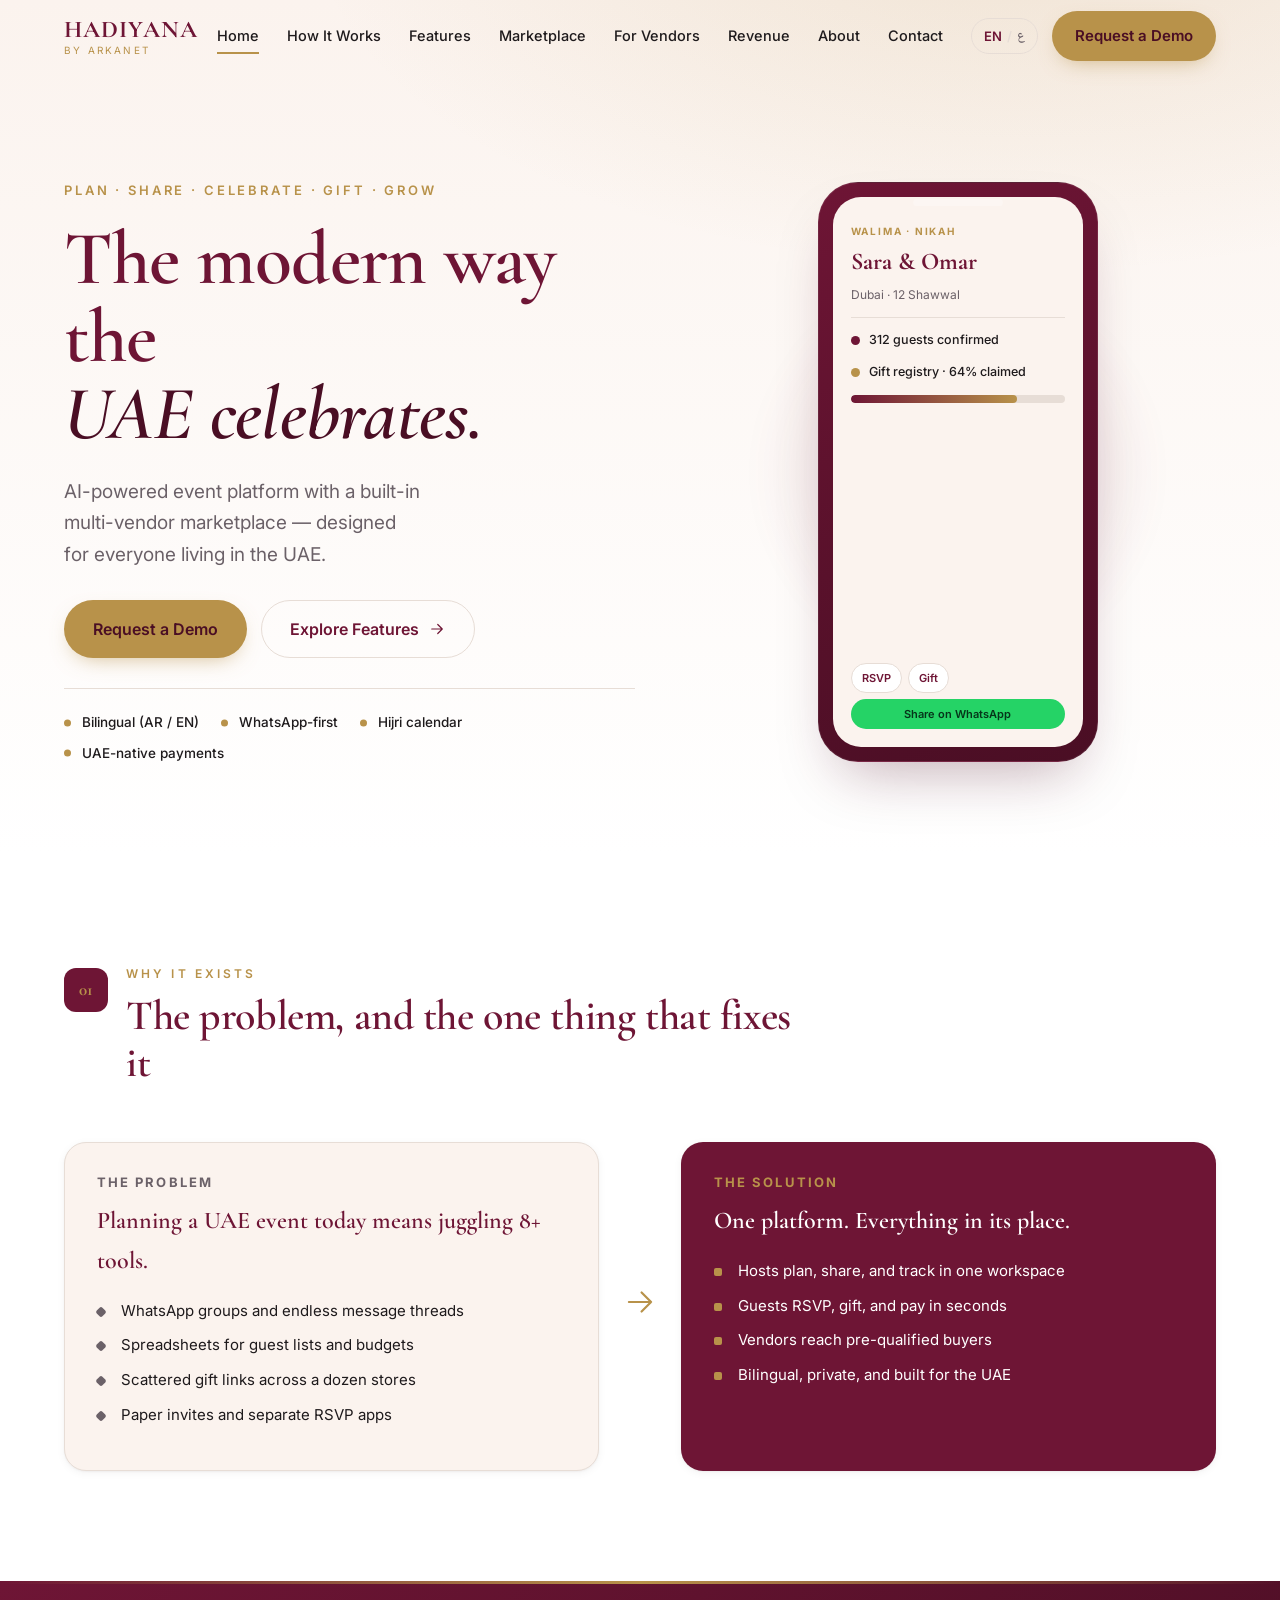
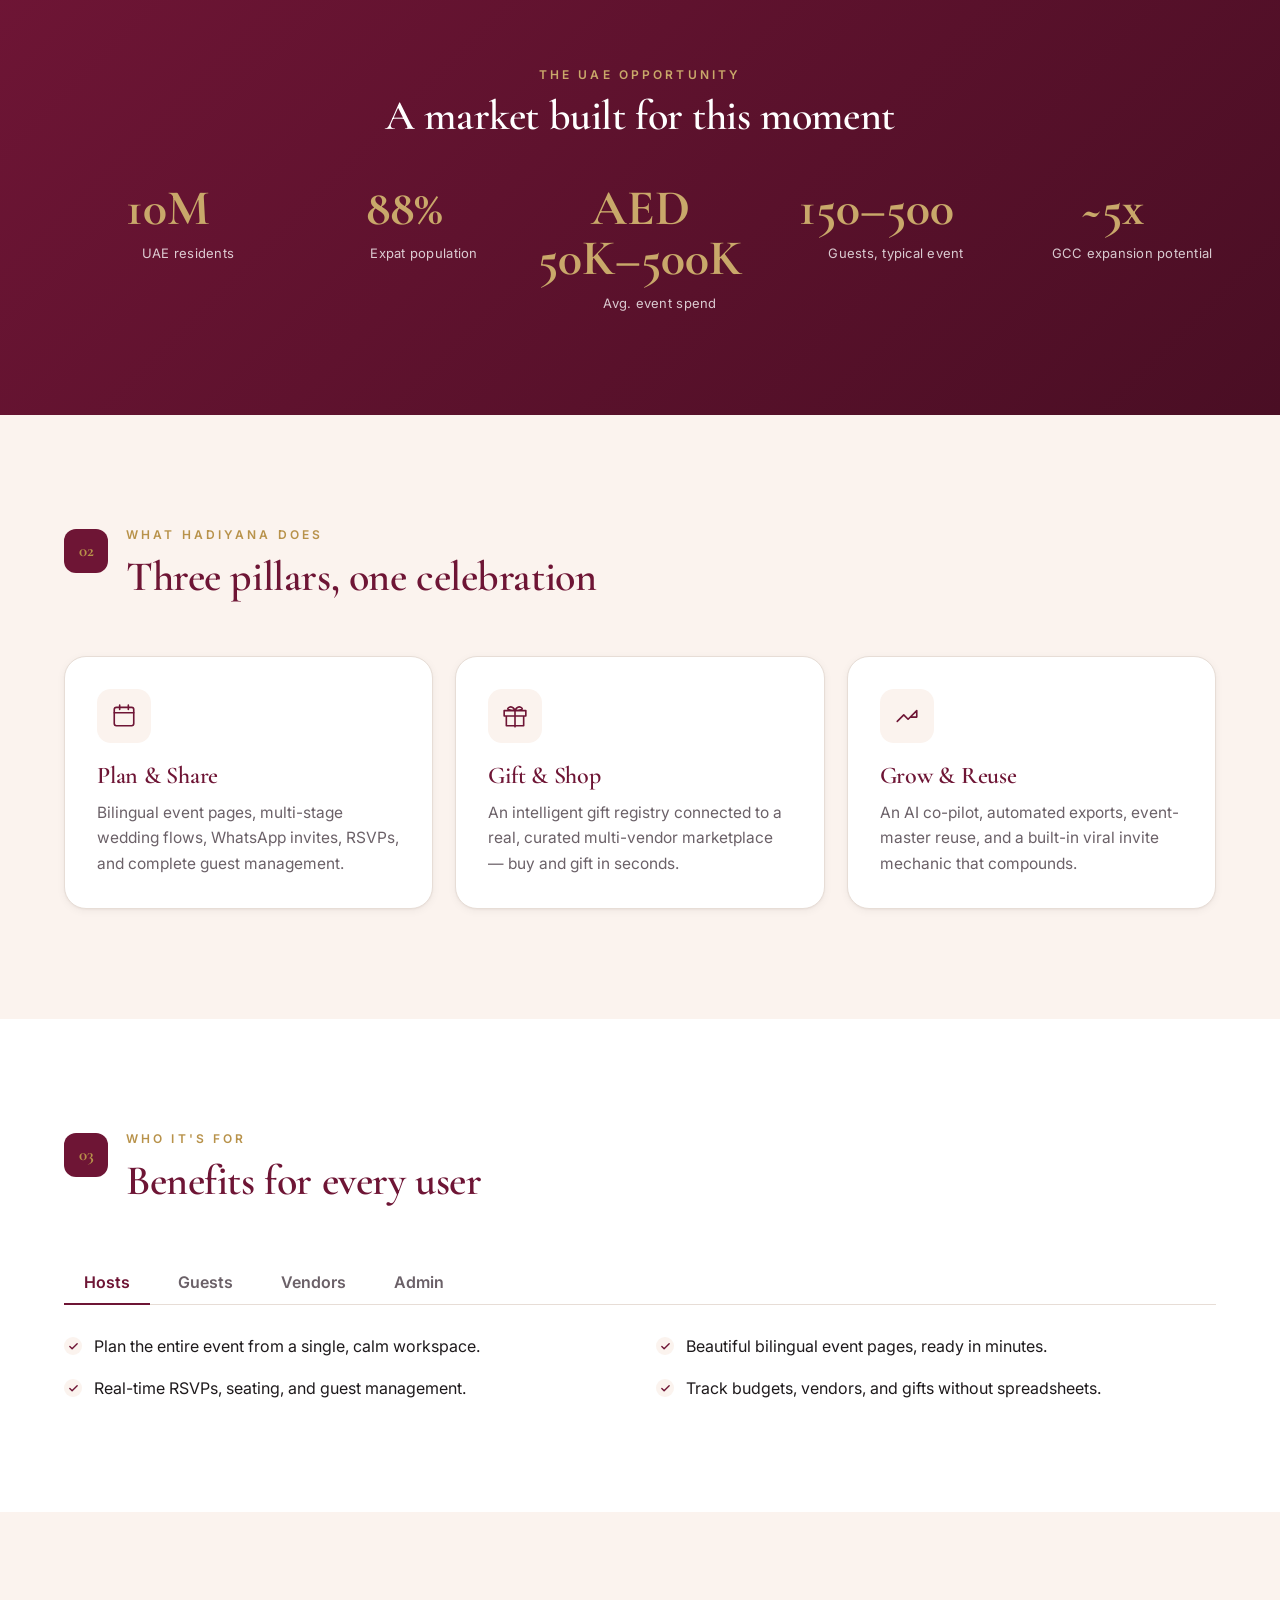
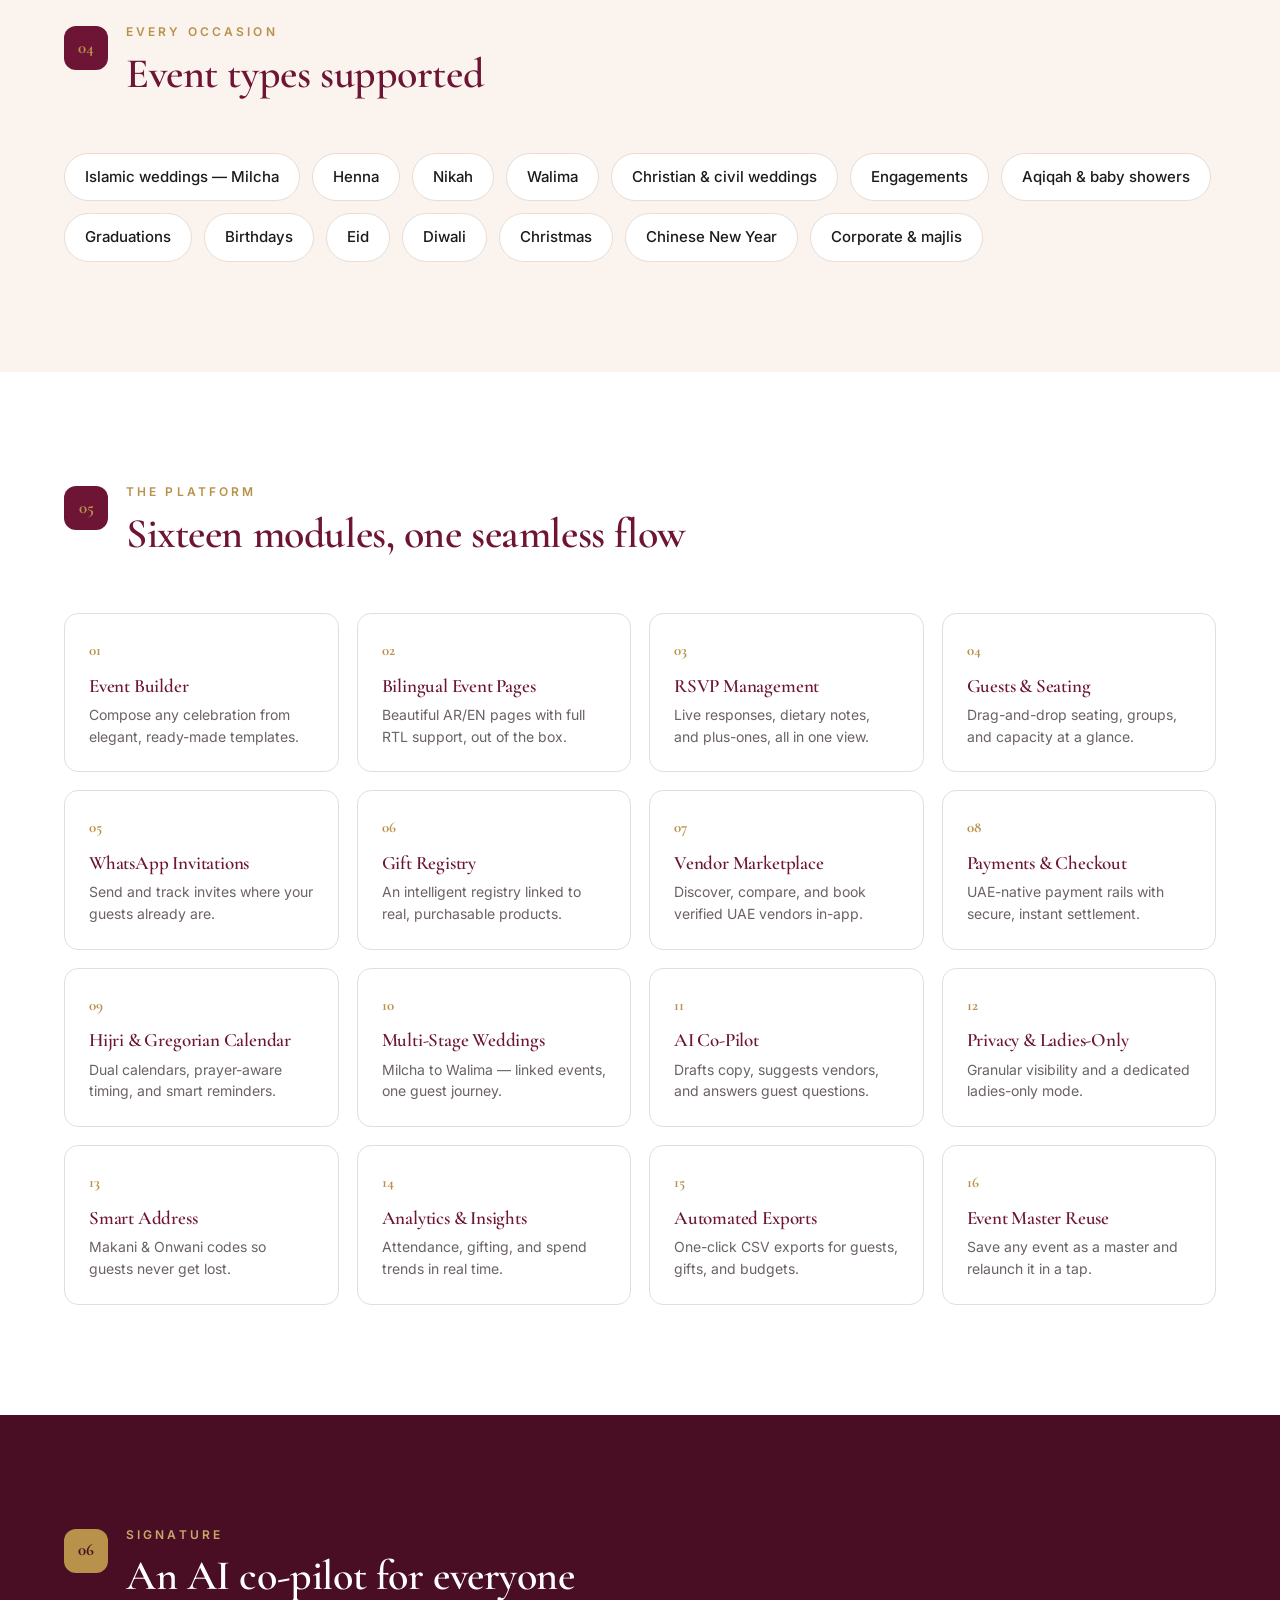
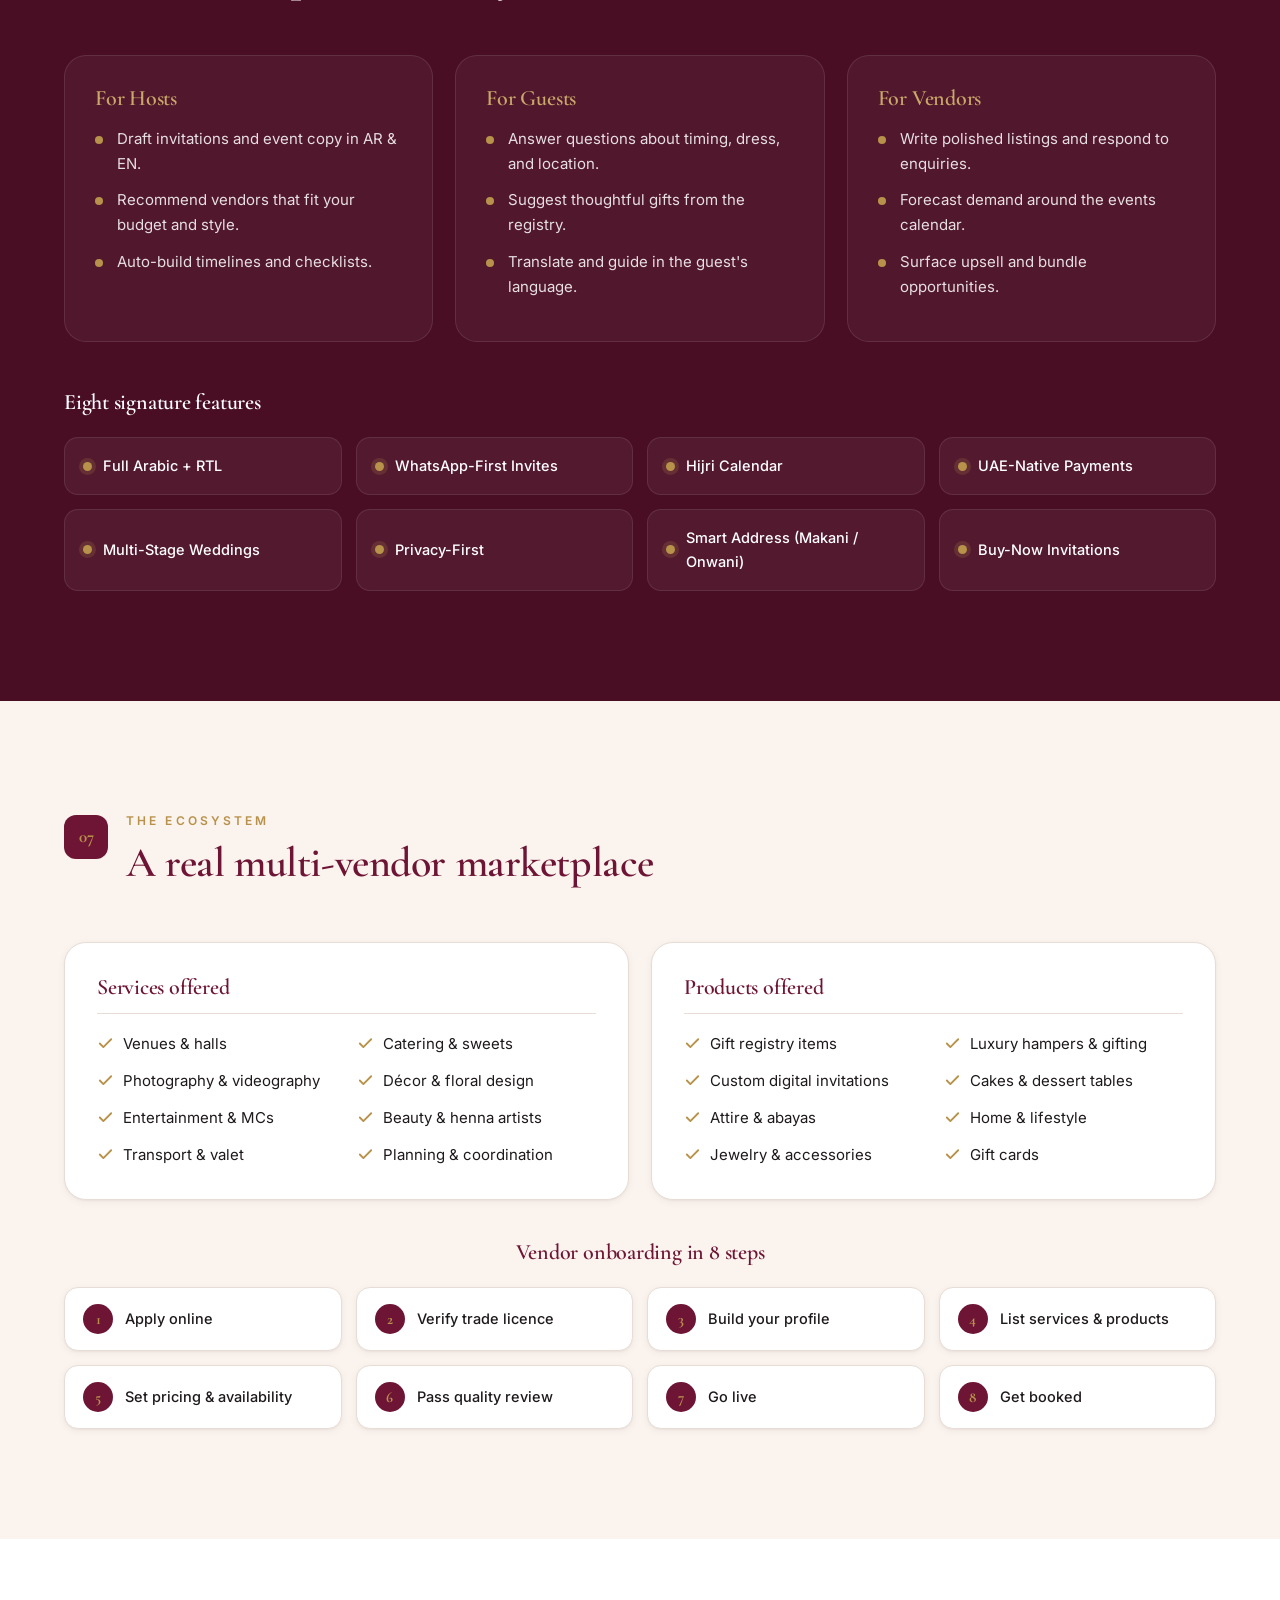
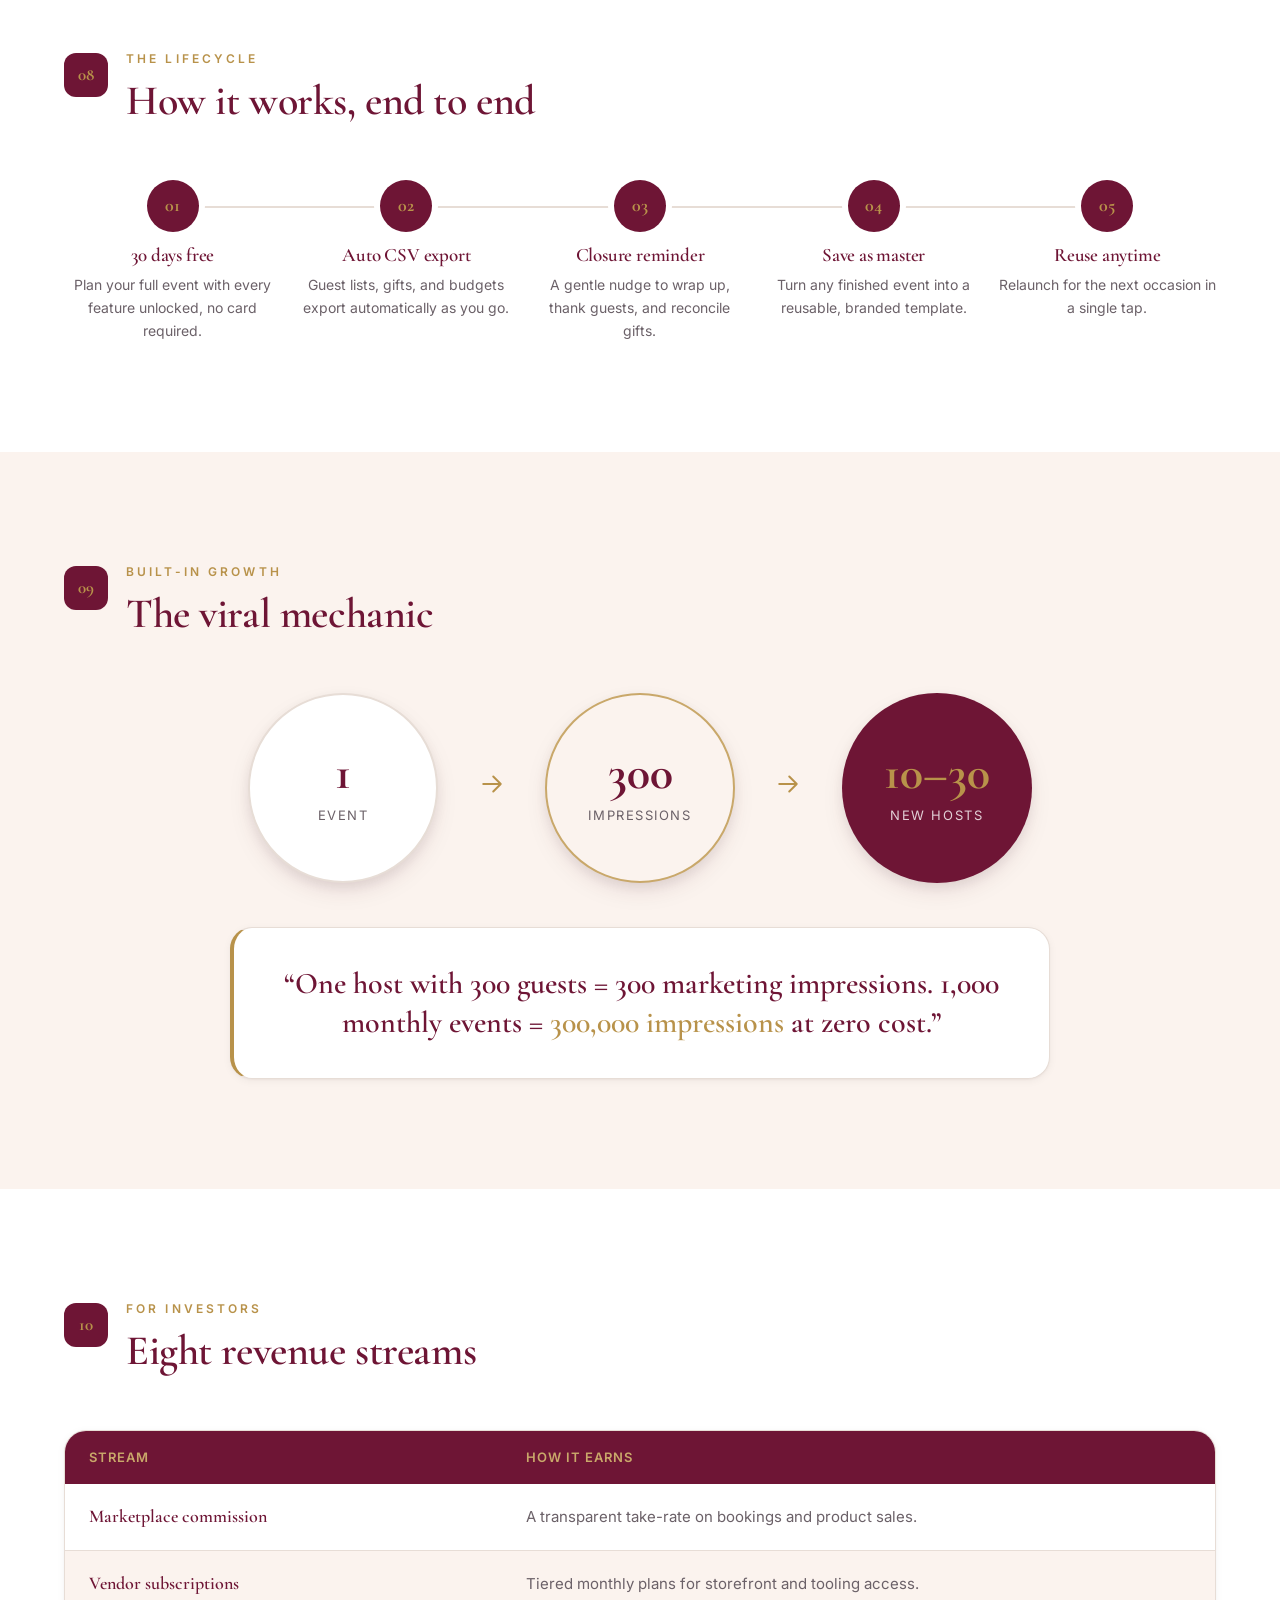
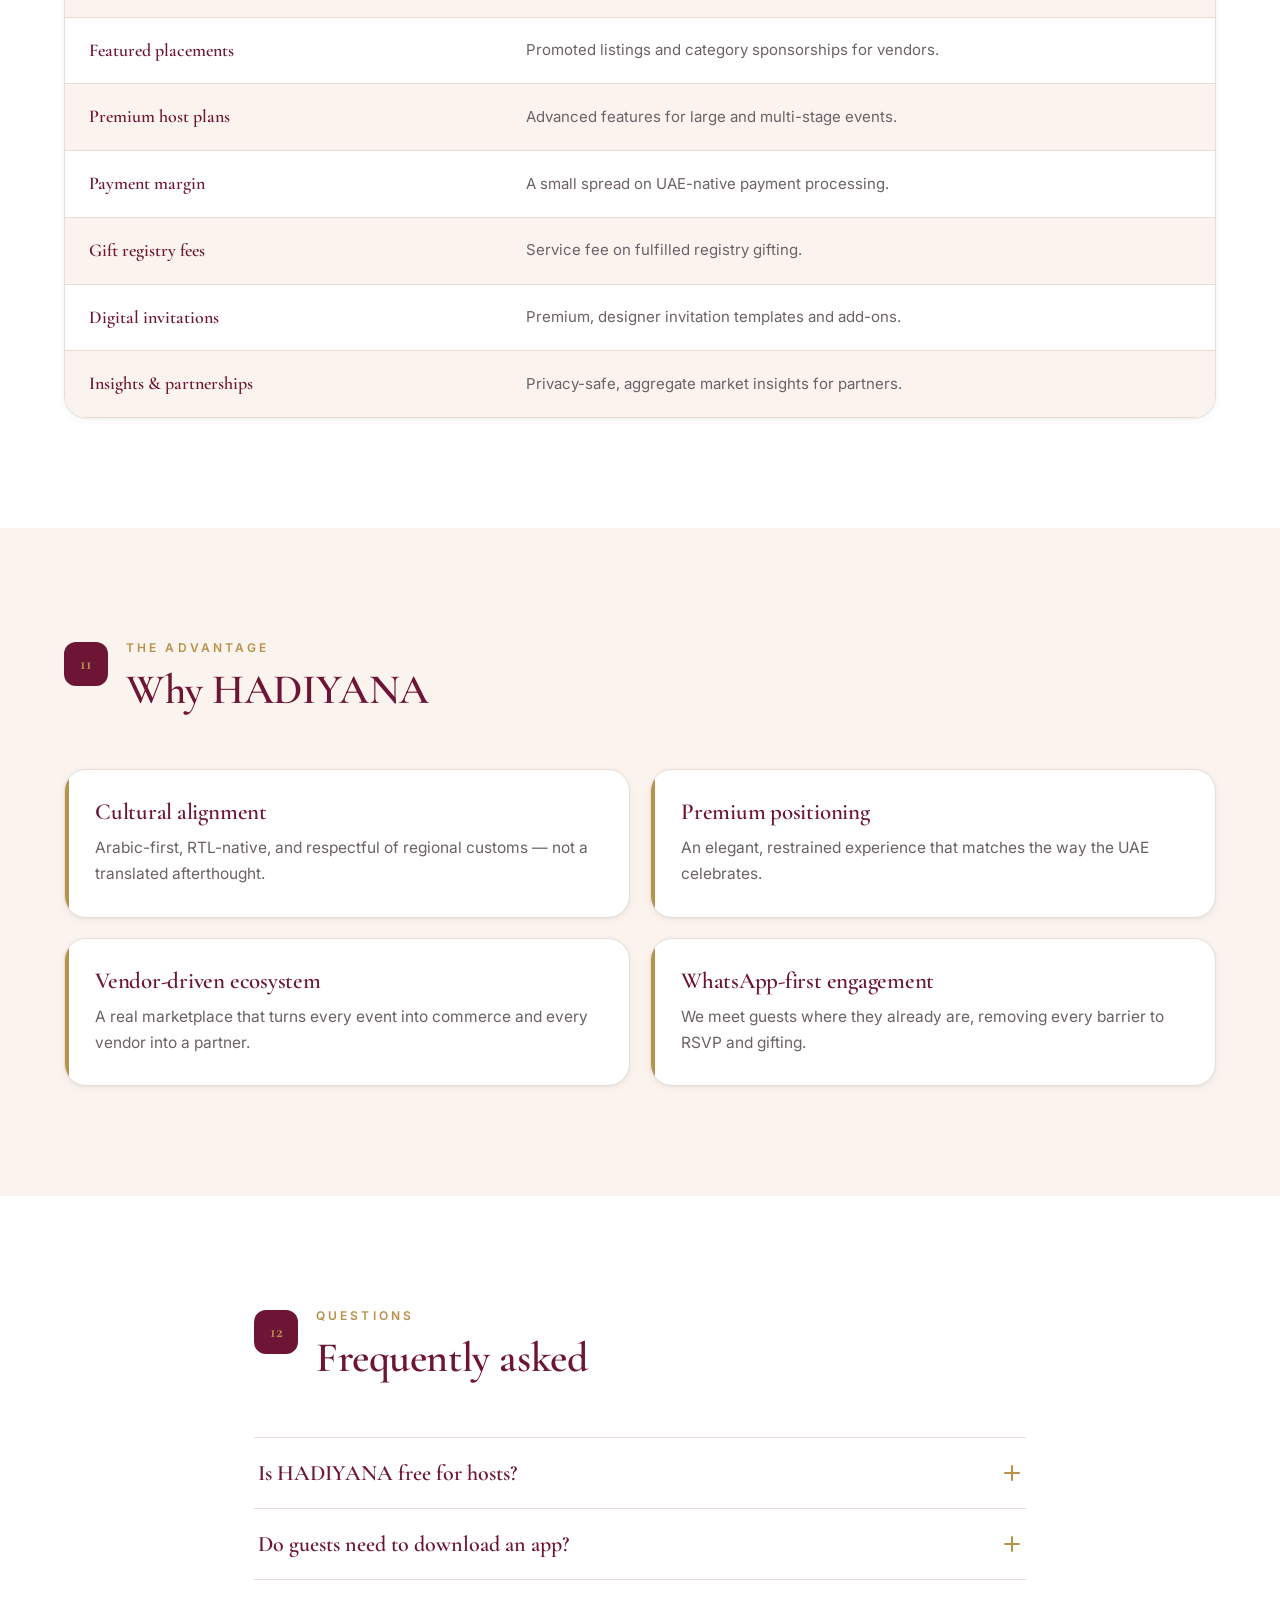
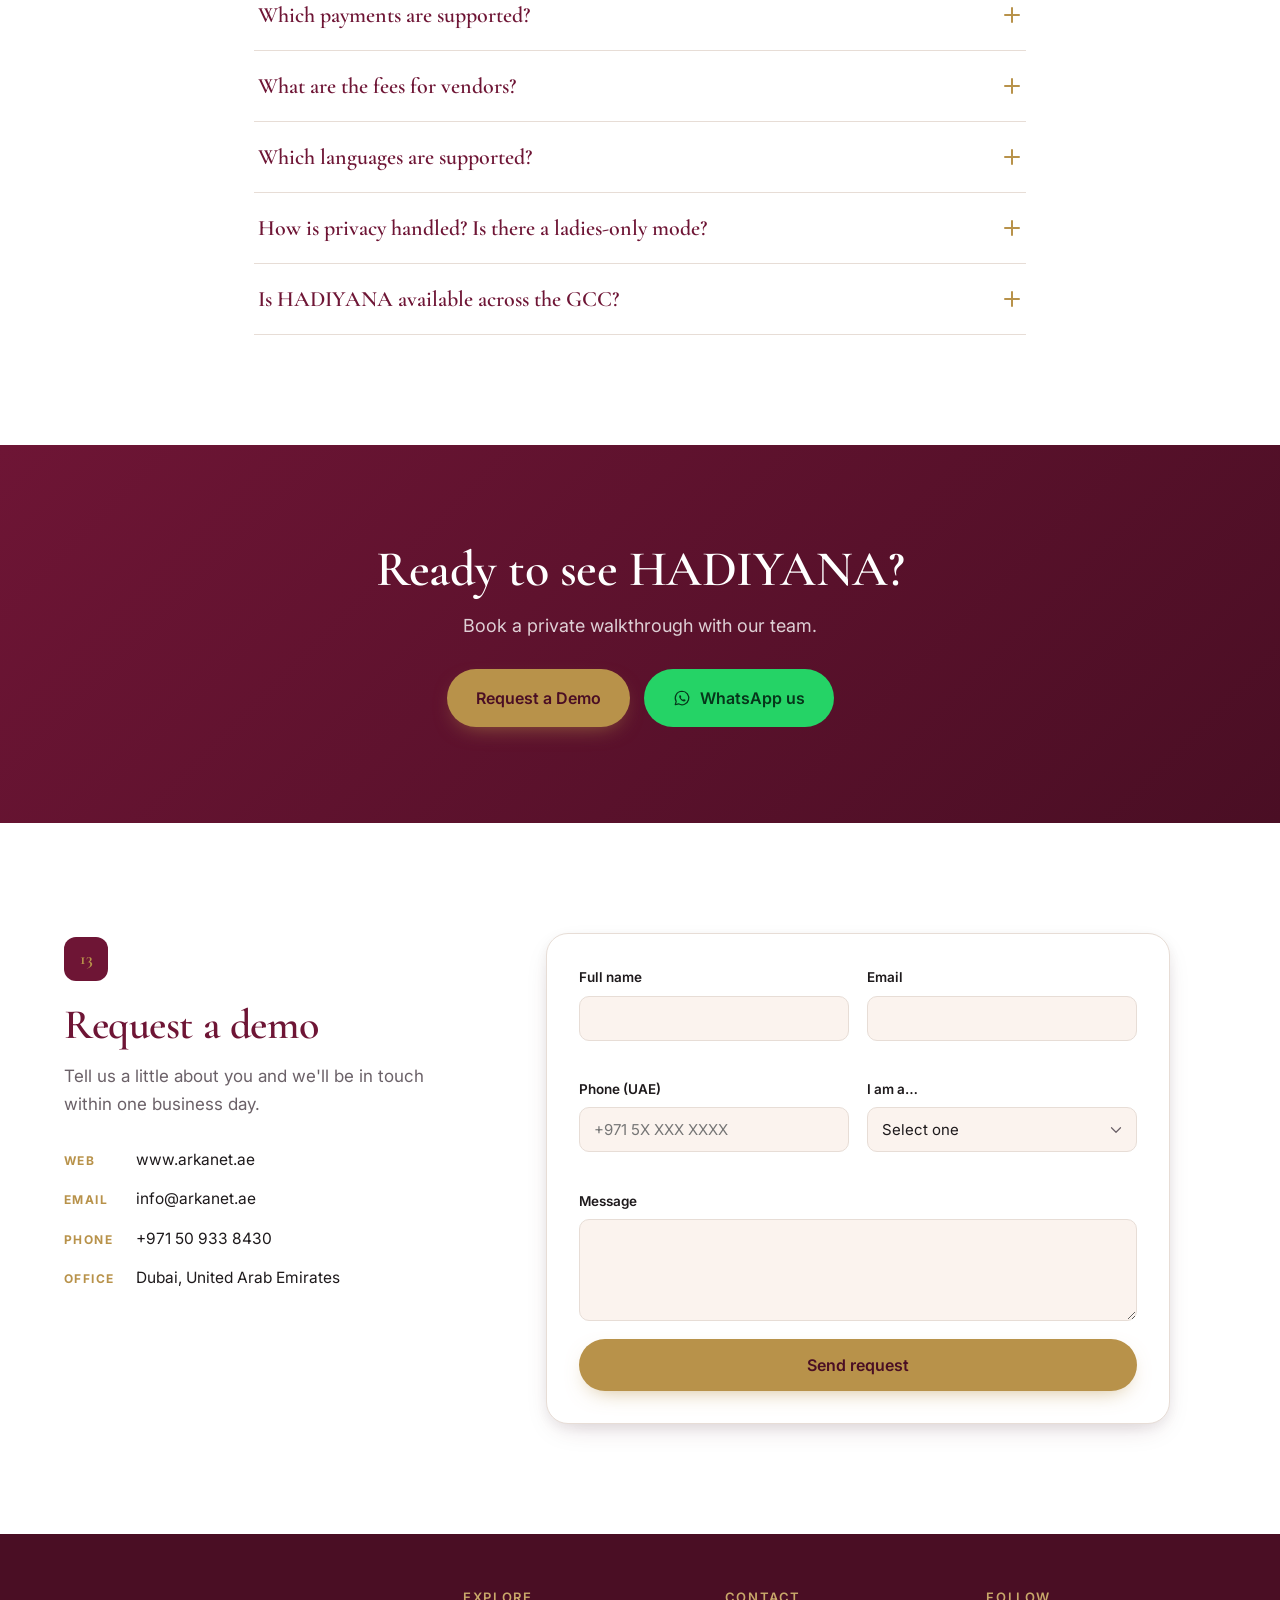
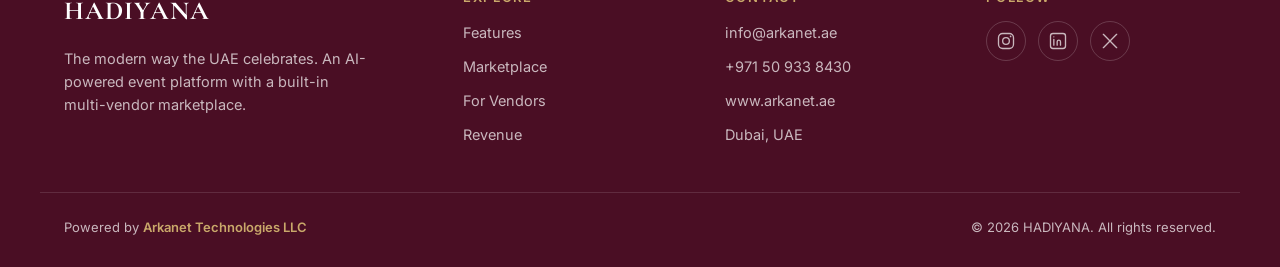
==== hadiyana-site/index.html @ 8afe990d "Add HADIYANA marketing website per PRD Premium static marketing site for the HADIYANA event-planning" ====
<!DOCTYPE html>
<html lang="en" dir="ltr">
<head>
  <meta charset="UTF-8" />
  <meta name="viewport" content="width=device-width, initial-scale=1.0" />
  <title>HADIYANA — The Modern Way the UAE Celebrates | Event Planning Platform</title>

  <meta name="description" content="HADIYANA is an AI-powered event-planning platform with a built-in multi-vendor marketplace — bilingual, WhatsApp-first, and designed for everyone living in the UAE." />
  <meta name="theme-color" content="#6E1535" />

  <!-- Open Graph -->
  <meta property="og:type" content="website" />
  <meta property="og:title" content="HADIYANA — The Modern Way the UAE Celebrates" />
  <meta property="og:description" content="AI-powered event platform with a built-in multi-vendor marketplace, designed for the UAE." />
  <meta property="og:site_name" content="HADIYANA" />
  <meta property="og:image" content="assets/img/og-image.png" />
  <!-- Twitter -->
  <meta name="twitter:card" content="summary_large_image" />
  <meta name="twitter:title" content="HADIYANA — The Modern Way the UAE Celebrates" />
  <meta name="twitter:description" content="AI-powered event platform with a built-in multi-vendor marketplace, designed for the UAE." />
  <meta name="twitter:image" content="assets/img/og-image.png" />

  <!-- Favicon placeholder (inline SVG) -->
  <link rel="icon" href="data:image/svg+xml,%3Csvg xmlns='http://www.w3.org/2000/svg' viewBox='0 0 32 32'%3E%3Crect width='32' height='32' rx='7' fill='%236E1535'/%3E%3Ctext x='16' y='22' font-family='Georgia,serif' font-size='18' fill='%23B8924A' text-anchor='middle'%3EH%3C/text%3E%3C/svg%3E" />

  <link rel="preconnect" href="https://fonts.googleapis.com" />
  <link rel="preconnect" href="https://fonts.gstatic.com" crossorigin />
  <link href="https://fonts.googleapis.com/css2?family=Cormorant+Garamond:wght@500;600;700&family=Inter:wght@400;500;600;700&family=Noto+Naskh+Arabic:wght@400;600;700&display=swap" rel="stylesheet" />

  <link rel="stylesheet" href="css/styles.css" />
  <!-- rtl.css is loaded dynamically by main.js when AR mode is active -->
</head>
<body>
  <a class="skip-link" href="#main">Skip to content</a>

  <!-- ============ HEADER / NAV (4.1) ============ -->
  <header class="site-header" id="siteHeader" data-reveal-skip>
    <div class="container nav-wrap">
      <a class="brand" href="#home" aria-label="HADIYANA home">
        <span class="brand__name">HADIYANA</span>
        <span class="brand__credit">by Arkanet</span>
      </a>

      <nav class="nav" id="primaryNav" aria-label="Primary">
        <button class="nav__close" id="navClose" aria-label="Close menu">
          <svg viewBox="0 0 24 24" aria-hidden="true"><path d="M6 6l12 12M18 6L6 18"/></svg>
        </button>
        <a href="#home">Home</a>
        <a href="#how">How It Works</a>
        <a href="#features">Features</a>
        <a href="#marketplace">Marketplace</a>
        <a href="#vendors">For Vendors</a>
        <a href="#revenue">Revenue</a>
        <a href="#about">About</a>
        <a href="#contact">Contact</a>

        <div class="nav__actions">
          <button class="lang-toggle" id="langToggle" aria-label="Switch language" aria-pressed="false">
            <span class="lang-toggle__opt is-active" data-lang="en">EN</span>
            <span class="lang-toggle__sep">/</span>
            <span class="lang-toggle__opt" data-lang="ar">ع</span>
          </button>
          <a class="btn btn--gold nav__cta" href="#contact">Request a Demo</a>
        </div>
      </nav>

      <button class="hamburger" id="hamburger" aria-label="Open menu" aria-expanded="false" aria-controls="primaryNav">
        <span></span><span></span><span></span>
      </button>
    </div>
  </header>

  <div class="nav-scrim" id="navScrim" hidden></div>

  <main id="main">
    <!-- ============ HERO (4.2) ============ -->
    <section class="hero" id="home">
      <div class="container hero__grid">
        <div class="hero__text" data-reveal>
          <p class="hero__tagline">Plan · Share · Celebrate · Gift · Grow</p>
          <h1 class="hero__title">The modern way the<br><em>UAE celebrates.</em></h1>
          <p class="hero__sub">AI-powered event platform with a built-in multi-vendor marketplace — designed for everyone living in the UAE.</p>
          <div class="hero__cta">
            <a class="btn btn--gold btn--lg" href="#contact">Request a Demo</a>
            <a class="btn btn--ghost btn--lg" href="#features">Explore Features
              <svg viewBox="0 0 24 24" aria-hidden="true"><path d="M5 12h14M13 6l6 6-6 6"/></svg>
            </a>
          </div>
          <ul class="trust-strip" aria-label="Key capabilities">
            <li>Bilingual (AR / EN)</li>
            <li>WhatsApp-first</li>
            <li>Hijri calendar</li>
            <li>UAE-native payments</li>
          </ul>
        </div>

        <!-- Hero visual: SVG phone-mockup placeholder.
             SWAP POINT: replace this block with <img src="assets/img/hero.jpg" alt="…"> -->
        <div class="hero__visual" data-reveal aria-hidden="true">
          <div class="hero__glow"></div>
          <div class="phone">
            <div class="phone__notch"></div>
            <div class="phone__screen">
              <div class="mock-card mock-card--head">
                <span class="mock-eyebrow">Walima · Nikah</span>
                <span class="mock-title">Sara &amp; Omar</span>
                <span class="mock-meta">Dubai · 12 Shawwal</span>
              </div>
              <div class="mock-row"><span class="mock-dot"></span> 312 guests confirmed</div>
              <div class="mock-row"><span class="mock-dot mock-dot--gold"></span> Gift registry · 64% claimed</div>
              <div class="mock-bar"><span style="width:78%"></span></div>
              <div class="mock-chip-row">
                <span class="mock-chip">RSVP</span>
                <span class="mock-chip">Gift</span>
                <span class="mock-chip mock-chip--solid">Share on WhatsApp</span>
              </div>
            </div>
          </div>
        </div>
      </div>
    </section>

    <!-- ============ PROBLEM → SOLUTION (4.3) ============ -->
    <section class="section" id="why" aria-labelledby="why-title">
      <div class="container">
        <div class="section-head" data-reveal>
          <span class="badge"><span class="badge__num">01</span></span>
          <div>
            <p class="eyebrow">Why it exists</p>
            <h2 class="section-title" id="why-title">The problem, and the one thing that fixes it</h2>
          </div>
        </div>

        <div class="contrast">
          <article class="contrast__card contrast__card--problem" data-reveal>
            <h3 class="contrast__label">The problem</h3>
            <p class="contrast__lead">Planning a UAE event today means juggling 8+ tools.</p>
            <ul class="contrast__list">
              <li>WhatsApp groups and endless message threads</li>
              <li>Spreadsheets for guest lists and budgets</li>
              <li>Scattered gift links across a dozen stores</li>
              <li>Paper invites and separate RSVP apps</li>
            </ul>
          </article>

          <div class="contrast__arrow" aria-hidden="true">
            <svg viewBox="0 0 24 24"><path d="M5 12h14M13 6l6 6-6 6"/></svg>
          </div>

          <article class="contrast__card contrast__card--solution" data-reveal>
            <h3 class="contrast__label">The solution</h3>
            <p class="contrast__lead">One platform. Everything in its place.</p>
            <ul class="contrast__list">
              <li>Hosts plan, share, and track in one workspace</li>
              <li>Guests RSVP, gift, and pay in seconds</li>
              <li>Vendors reach pre-qualified buyers</li>
              <li>Bilingual, private, and built for the UAE</li>
            </ul>
          </article>
        </div>
      </div>
    </section>

    <!-- ============ UAE OPPORTUNITY — STATS BAND (4.4) ============ -->
    <section class="stats-band" id="opportunity" aria-labelledby="opportunity-title">
      <div class="container">
        <div class="stats-band__head" data-reveal>
          <p class="eyebrow eyebrow--gold">The UAE opportunity</p>
          <h2 class="section-title section-title--light" id="opportunity-title">A market built for this moment</h2>
        </div>
        <dl class="stats" data-reveal>
          <div class="stat">
            <dt class="stat__num"><span data-countup data-target="10" data-suffix="M">0</span></dt>
            <dd class="stat__label">UAE residents</dd>
          </div>
          <div class="stat">
            <dt class="stat__num"><span data-countup data-target="88" data-suffix="%">0</span></dt>
            <dd class="stat__label">Expat population</dd>
          </div>
          <div class="stat">
            <dt class="stat__num">AED <span data-countup data-target="50" data-suffix="K">0</span>–500K</dt>
            <dd class="stat__label">Avg. event spend</dd>
          </div>
          <div class="stat">
            <dt class="stat__num"><span data-countup data-target="150" data-suffix="">0</span>–500</dt>
            <dd class="stat__label">Guests, typical event</dd>
          </div>
          <div class="stat">
            <dt class="stat__num">~<span data-countup data-target="5" data-suffix="x">0</span></dt>
            <dd class="stat__label">GCC expansion potential</dd>
          </div>
        </dl>
      </div>
    </section>

    <!-- ============ THREE PILLARS (4.5) ============ -->
    <section class="section section--cream" id="pillars" aria-labelledby="pillars-title">
      <div class="container">
        <div class="section-head" data-reveal>
          <span class="badge"><span class="badge__num">02</span></span>
          <div>
            <p class="eyebrow">What HADIYANA does</p>
            <h2 class="section-title" id="pillars-title">Three pillars, one celebration</h2>
          </div>
        </div>

        <div class="cards-3">
          <article class="pillar" data-reveal>
            <div class="pillar__icon" aria-hidden="true">
              <svg viewBox="0 0 24 24"><rect x="3" y="4" width="18" height="17" rx="2"/><path d="M3 9h18M8 2v4M16 2v4"/></svg>
            </div>
            <h3 class="pillar__title">Plan &amp; Share</h3>
            <p class="pillar__body">Bilingual event pages, multi-stage wedding flows, WhatsApp invites, RSVPs, and complete guest management.</p>
          </article>
          <article class="pillar" data-reveal>
            <div class="pillar__icon" aria-hidden="true">
              <svg viewBox="0 0 24 24"><path d="M20 12v9H4v-9M2 7h20v5H2zM12 22V7M12 7S10 2 6.5 4 8 7 12 7zM12 7s2-5 5.5-3S16 7 12 7z"/></svg>
            </div>
            <h3 class="pillar__title">Gift &amp; Shop</h3>
            <p class="pillar__body">An intelligent gift registry connected to a real, curated multi-vendor marketplace — buy and gift in seconds.</p>
          </article>
          <article class="pillar" data-reveal>
            <div class="pillar__icon" aria-hidden="true">
              <svg viewBox="0 0 24 24"><path d="M3 17l6-6 4 4 8-8M21 7v6h-6"/></svg>
            </div>
            <h3 class="pillar__title">Grow &amp; Reuse</h3>
            <p class="pillar__body">An AI co-pilot, automated exports, event-master reuse, and a built-in viral invite mechanic that compounds.</p>
          </article>
        </div>
      </div>
    </section>

    <!-- ============ WHO IT'S FOR (4.6) ============ -->
    <section class="section" id="audience" aria-labelledby="audience-title">
      <div class="container">
        <div class="section-head" data-reveal>
          <span class="badge"><span class="badge__num">03</span></span>
          <div>
            <p class="eyebrow">Who it's for</p>
            <h2 class="section-title" id="audience-title">Benefits for every user</h2>
          </div>
        </div>

        <div class="tabs" data-reveal>
          <div class="tabs__list" role="tablist" aria-label="Audiences">
            <button class="tabs__tab is-active" role="tab" aria-selected="true" id="tab-hosts" aria-controls="panel-hosts">Hosts</button>
            <button class="tabs__tab" role="tab" aria-selected="false" id="tab-guests" aria-controls="panel-guests">Guests</button>
            <button class="tabs__tab" role="tab" aria-selected="false" id="tab-vendors" aria-controls="panel-vendors">Vendors</button>
            <button class="tabs__tab" role="tab" aria-selected="false" id="tab-admin" aria-controls="panel-admin">Admin</button>
          </div>

          <div class="tabs__panel is-active" role="tabpanel" id="panel-hosts" aria-labelledby="tab-hosts">
            <ul class="benefit-list">
              <li>Plan the entire event from a single, calm workspace.</li>
              <li>Beautiful bilingual event pages, ready in minutes.</li>
              <li>Real-time RSVPs, seating, and guest management.</li>
              <li>Track budgets, vendors, and gifts without spreadsheets.</li>
            </ul>
          </div>
          <div class="tabs__panel" role="tabpanel" id="panel-guests" aria-labelledby="tab-guests" hidden>
            <ul class="benefit-list">
              <li>RSVP in seconds — no app download required.</li>
              <li>Gift and pay securely from a curated registry.</li>
              <li>Everything arrives where you already are: WhatsApp.</li>
              <li>Fully bilingual, with Hijri and Gregorian dates.</li>
            </ul>
          </div>
          <div class="tabs__panel" role="tabpanel" id="panel-vendors" aria-labelledby="tab-vendors" hidden>
            <ul class="benefit-list">
              <li>Reach pre-qualified buyers actively planning events.</li>
              <li>Manage bookings, availability, and pricing in one place.</li>
              <li>Get paid securely with UAE-native settlement.</li>
              <li>Grow with featured placements and registry demand.</li>
            </ul>
          </div>
          <div class="tabs__panel" role="tabpanel" id="panel-admin" aria-labelledby="tab-admin" hidden>
            <ul class="benefit-list">
              <li>Full oversight across hosts, vendors, and orders.</li>
              <li>Vendor verification and quality control built in.</li>
              <li>Live analytics on growth, GMV, and engagement.</li>
              <li>Privacy and compliance designed for the region.</li>
            </ul>
          </div>
        </div>
      </div>
    </section>

    <!-- ============ EVENT TYPES (4.7) ============ -->
    <section class="section section--cream" id="event-types" aria-labelledby="event-types-title">
      <div class="container">
        <div class="section-head" data-reveal>
          <span class="badge"><span class="badge__num">04</span></span>
          <div>
            <p class="eyebrow">Every occasion</p>
            <h2 class="section-title" id="event-types-title">Event types supported</h2>
          </div>
        </div>
        <ul class="pills" data-reveal>
          <li>Islamic weddings — Milcha</li>
          <li>Henna</li>
          <li>Nikah</li>
          <li>Walima</li>
          <li>Christian &amp; civil weddings</li>
          <li>Engagements</li>
          <li>Aqiqah &amp; baby showers</li>
          <li>Graduations</li>
          <li>Birthdays</li>
          <li>Eid</li>
          <li>Diwali</li>
          <li>Christmas</li>
          <li>Chinese New Year</li>
          <li>Corporate &amp; majlis</li>
        </ul>
      </div>
    </section>

    <!-- ============ FEATURES — 16 MODULES (4.8) ============ -->
    <section class="section" id="features" aria-labelledby="features-title">
      <div class="container">
        <div class="section-head" data-reveal>
          <span class="badge"><span class="badge__num">05</span></span>
          <div>
            <p class="eyebrow">The platform</p>
            <h2 class="section-title" id="features-title">Sixteen modules, one seamless flow</h2>
          </div>
        </div>

        <div class="feature-grid">
          <article class="feature" data-reveal><span class="feature__num">01</span><h3>Event Builder</h3><p>Compose any celebration from elegant, ready-made templates.</p></article>
          <article class="feature" data-reveal><span class="feature__num">02</span><h3>Bilingual Event Pages</h3><p>Beautiful AR/EN pages with full RTL support, out of the box.</p></article>
          <article class="feature" data-reveal><span class="feature__num">03</span><h3>RSVP Management</h3><p>Live responses, dietary notes, and plus-ones, all in one view.</p></article>
          <article class="feature" data-reveal><span class="feature__num">04</span><h3>Guests &amp; Seating</h3><p>Drag-and-drop seating, groups, and capacity at a glance.</p></article>
          <article class="feature" data-reveal><span class="feature__num">05</span><h3>WhatsApp Invitations</h3><p>Send and track invites where your guests already are.</p></article>
          <article class="feature" data-reveal><span class="feature__num">06</span><h3>Gift Registry</h3><p>An intelligent registry linked to real, purchasable products.</p></article>
          <article class="feature" data-reveal><span class="feature__num">07</span><h3>Vendor Marketplace</h3><p>Discover, compare, and book verified UAE vendors in-app.</p></article>
          <article class="feature" data-reveal><span class="feature__num">08</span><h3>Payments &amp; Checkout</h3><p>UAE-native payment rails with secure, instant settlement.</p></article>
          <article class="feature" data-reveal><span class="feature__num">09</span><h3>Hijri &amp; Gregorian Calendar</h3><p>Dual calendars, prayer-aware timing, and smart reminders.</p></article>
          <article class="feature" data-reveal><span class="feature__num">10</span><h3>Multi-Stage Weddings</h3><p>Milcha to Walima — linked events, one guest journey.</p></article>
          <article class="feature" data-reveal><span class="feature__num">11</span><h3>AI Co-Pilot</h3><p>Drafts copy, suggests vendors, and answers guest questions.</p></article>
          <article class="feature" data-reveal><span class="feature__num">12</span><h3>Privacy &amp; Ladies-Only</h3><p>Granular visibility and a dedicated ladies-only mode.</p></article>
          <article class="feature" data-reveal><span class="feature__num">13</span><h3>Smart Address</h3><p>Makani &amp; Onwani codes so guests never get lost.</p></article>
          <article class="feature" data-reveal><span class="feature__num">14</span><h3>Analytics &amp; Insights</h3><p>Attendance, gifting, and spend trends in real time.</p></article>
          <article class="feature" data-reveal><span class="feature__num">15</span><h3>Automated Exports</h3><p>One-click CSV exports for guests, gifts, and budgets.</p></article>
          <article class="feature" data-reveal><span class="feature__num">16</span><h3>Event Master Reuse</h3><p>Save any event as a master and relaunch it in a tap.</p></article>
        </div>
      </div>
    </section>

    <!-- ============ AI CO-PILOT (4.9) ============ -->
    <section class="section section--ink" id="ai" aria-labelledby="ai-title">
      <div class="container">
        <div class="section-head" data-reveal>
          <span class="badge badge--gold"><span class="badge__num">06</span></span>
          <div>
            <p class="eyebrow eyebrow--gold">Signature</p>
            <h2 class="section-title section-title--light" id="ai-title">An AI co-pilot for everyone</h2>
          </div>
        </div>

        <div class="cards-3 cards-3--ai">
          <article class="ai-col" data-reveal>
            <h3 class="ai-col__title">For Hosts</h3>
            <ul class="ai-list">
              <li>Draft invitations and event copy in AR &amp; EN.</li>
              <li>Recommend vendors that fit your budget and style.</li>
              <li>Auto-build timelines and checklists.</li>
            </ul>
          </article>
          <article class="ai-col" data-reveal>
            <h3 class="ai-col__title">For Guests</h3>
            <ul class="ai-list">
              <li>Answer questions about timing, dress, and location.</li>
              <li>Suggest thoughtful gifts from the registry.</li>
              <li>Translate and guide in the guest's language.</li>
            </ul>
          </article>
          <article class="ai-col" data-reveal>
            <h3 class="ai-col__title">For Vendors</h3>
            <ul class="ai-list">
              <li>Write polished listings and respond to enquiries.</li>
              <li>Forecast demand around the events calendar.</li>
              <li>Surface upsell and bundle opportunities.</li>
            </ul>
          </article>
        </div>

        <h3 class="ai-sub" data-reveal>Eight signature features</h3>
        <ul class="sig-grid" data-reveal>
          <li><span class="sig__dot"></span>Full Arabic + RTL</li>
          <li><span class="sig__dot"></span>WhatsApp-First Invites</li>
          <li><span class="sig__dot"></span>Hijri Calendar</li>
          <li><span class="sig__dot"></span>UAE-Native Payments</li>
          <li><span class="sig__dot"></span>Multi-Stage Weddings</li>
          <li><span class="sig__dot"></span>Privacy-First</li>
          <li><span class="sig__dot"></span>Smart Address (Makani / Onwani)</li>
          <li><span class="sig__dot"></span>Buy-Now Invitations</li>
        </ul>
      </div>
    </section>

    <!-- ============ MARKETPLACE (4.10) ============ -->
    <section class="section section--cream" id="marketplace" aria-labelledby="marketplace-title">
      <div class="container">
        <div class="section-head" data-reveal>
          <span class="badge"><span class="badge__num">07</span></span>
          <div>
            <p class="eyebrow">The ecosystem</p>
            <h2 class="section-title" id="marketplace-title">A real multi-vendor marketplace</h2>
          </div>
        </div>

        <div class="market-cols">
          <article class="market-card" data-reveal>
            <h3 class="market-card__title">Services offered</h3>
            <ul class="check-list">
              <li>Venues &amp; halls</li>
              <li>Catering &amp; sweets</li>
              <li>Photography &amp; videography</li>
              <li>Décor &amp; floral design</li>
              <li>Entertainment &amp; MCs</li>
              <li>Beauty &amp; henna artists</li>
              <li>Transport &amp; valet</li>
              <li>Planning &amp; coordination</li>
            </ul>
          </article>
          <article class="market-card" data-reveal>
            <h3 class="market-card__title">Products offered</h3>
            <ul class="check-list">
              <li>Gift registry items</li>
              <li>Luxury hampers &amp; gifting</li>
              <li>Custom digital invitations</li>
              <li>Cakes &amp; dessert tables</li>
              <li>Attire &amp; abayas</li>
              <li>Home &amp; lifestyle</li>
              <li>Jewelry &amp; accessories</li>
              <li>Gift cards</li>
            </ul>
          </article>
        </div>

        <!-- Vendor onboarding stepper (also anchor for "For Vendors") -->
        <div id="vendors" class="vendor-onboarding" data-reveal>
          <h3 class="market-sub">Vendor onboarding in 8 steps</h3>
          <ol class="stepper">
            <li><span class="stepper__n">1</span>Apply online</li>
            <li><span class="stepper__n">2</span>Verify trade licence</li>
            <li><span class="stepper__n">3</span>Build your profile</li>
            <li><span class="stepper__n">4</span>List services &amp; products</li>
            <li><span class="stepper__n">5</span>Set pricing &amp; availability</li>
            <li><span class="stepper__n">6</span>Pass quality review</li>
            <li><span class="stepper__n">7</span>Go live</li>
            <li><span class="stepper__n">8</span>Get booked</li>
          </ol>
        </div>
      </div>
    </section>

    <!-- ============ HOW IT WORKS / LIFECYCLE (4.11) ============ -->
    <section class="section" id="how" aria-labelledby="how-title">
      <div class="container">
        <div class="section-head" data-reveal>
          <span class="badge"><span class="badge__num">08</span></span>
          <div>
            <p class="eyebrow">The lifecycle</p>
            <h2 class="section-title" id="how-title">How it works, end to end</h2>
          </div>
        </div>

        <ol class="timeline" data-reveal>
          <li class="tl-step">
            <span class="tl-step__n">01</span>
            <h3>30 days free</h3>
            <p>Plan your full event with every feature unlocked, no card required.</p>
          </li>
          <li class="tl-step">
            <span class="tl-step__n">02</span>
            <h3>Auto CSV export</h3>
            <p>Guest lists, gifts, and budgets export automatically as you go.</p>
          </li>
          <li class="tl-step">
            <span class="tl-step__n">03</span>
            <h3>Closure reminder</h3>
            <p>A gentle nudge to wrap up, thank guests, and reconcile gifts.</p>
          </li>
          <li class="tl-step">
            <span class="tl-step__n">04</span>
            <h3>Save as master</h3>
            <p>Turn any finished event into a reusable, branded template.</p>
          </li>
          <li class="tl-step">
            <span class="tl-step__n">05</span>
            <h3>Reuse anytime</h3>
            <p>Relaunch for the next occasion in a single tap.</p>
          </li>
        </ol>
      </div>
    </section>

    <!-- ============ VIRAL GROWTH (4.12) ============ -->
    <section class="section section--cream" id="growth" aria-labelledby="growth-title">
      <div class="container">
        <div class="section-head" data-reveal>
          <span class="badge"><span class="badge__num">09</span></span>
          <div>
            <p class="eyebrow">Built-in growth</p>
            <h2 class="section-title" id="growth-title">The viral mechanic</h2>
          </div>
        </div>

        <div class="flow" data-reveal>
          <div class="flow__node"><span class="flow__big">1</span><span class="flow__cap">Event</span></div>
          <div class="flow__link" aria-hidden="true"><svg viewBox="0 0 24 24"><path d="M5 12h14M13 6l6 6-6 6"/></svg></div>
          <div class="flow__node"><span class="flow__big">300</span><span class="flow__cap">Impressions</span></div>
          <div class="flow__link" aria-hidden="true"><svg viewBox="0 0 24 24"><path d="M5 12h14M13 6l6 6-6 6"/></svg></div>
          <div class="flow__node"><span class="flow__big">10–30</span><span class="flow__cap">New hosts</span></div>
        </div>

        <blockquote class="pullquote" data-reveal>
          <p>“One host with 300 guests = 300 marketing impressions. 1,000 monthly events = <em>300,000 impressions</em> at zero cost.”</p>
        </blockquote>
      </div>
    </section>

    <!-- ============ REVENUE (4.13) ============ -->
    <section class="section" id="revenue" aria-labelledby="revenue-title">
      <div class="container">
        <div class="section-head" data-reveal>
          <span class="badge"><span class="badge__num">10</span></span>
          <div>
            <p class="eyebrow">For investors</p>
            <h2 class="section-title" id="revenue-title">Eight revenue streams</h2>
          </div>
        </div>

        <div class="table-wrap" data-reveal>
          <table class="rev-table">
            <thead>
              <tr><th scope="col">Stream</th><th scope="col">How it earns</th></tr>
            </thead>
            <tbody>
              <tr><th scope="row">Marketplace commission</th><td>A transparent take-rate on bookings and product sales.</td></tr>
              <tr><th scope="row">Vendor subscriptions</th><td>Tiered monthly plans for storefront and tooling access.</td></tr>
              <tr><th scope="row">Featured placements</th><td>Promoted listings and category sponsorships for vendors.</td></tr>
              <tr><th scope="row">Premium host plans</th><td>Advanced features for large and multi-stage events.</td></tr>
              <tr><th scope="row">Payment margin</th><td>A small spread on UAE-native payment processing.</td></tr>
              <tr><th scope="row">Gift registry fees</th><td>Service fee on fulfilled registry gifting.</td></tr>
              <tr><th scope="row">Digital invitations</th><td>Premium, designer invitation templates and add-ons.</td></tr>
              <tr><th scope="row">Insights &amp; partnerships</th><td>Privacy-safe, aggregate market insights for partners.</td></tr>
            </tbody>
          </table>
        </div>
      </div>
    </section>

    <!-- ============ WHY HADIYANA (4.14) ============ -->
    <section class="section section--cream" id="about" aria-labelledby="about-title">
      <div class="container">
        <div class="section-head" data-reveal>
          <span class="badge"><span class="badge__num">11</span></span>
          <div>
            <p class="eyebrow">The advantage</p>
            <h2 class="section-title" id="about-title">Why HADIYANA</h2>
          </div>
        </div>

        <div class="why-grid">
          <article class="why-card" data-reveal>
            <h3>Cultural alignment</h3>
            <p>Arabic-first, RTL-native, and respectful of regional customs — not a translated afterthought.</p>
          </article>
          <article class="why-card" data-reveal>
            <h3>Premium positioning</h3>
            <p>An elegant, restrained experience that matches the way the UAE celebrates.</p>
          </article>
          <article class="why-card" data-reveal>
            <h3>Vendor-driven ecosystem</h3>
            <p>A real marketplace that turns every event into commerce and every vendor into a partner.</p>
          </article>
          <article class="why-card" data-reveal>
            <h3>WhatsApp-first engagement</h3>
            <p>We meet guests where they already are, removing every barrier to RSVP and gifting.</p>
          </article>
        </div>
      </div>
    </section>

    <!-- ============ FAQ (4.15) ============ -->
    <section class="section" id="faq" aria-labelledby="faq-title">
      <div class="container container--narrow">
        <div class="section-head" data-reveal>
          <span class="badge"><span class="badge__num">12</span></span>
          <div>
            <p class="eyebrow">Questions</p>
            <h2 class="section-title" id="faq-title">Frequently asked</h2>
          </div>
        </div>

        <div class="accordion" data-reveal>
          <div class="acc-item">
            <h3>
              <button class="acc__trigger" aria-expanded="false">Is HADIYANA free for hosts?
                <span class="acc__icon" aria-hidden="true"></span></button>
            </h3>
            <div class="acc__panel" hidden><p>Yes — hosts plan a complete event free for 30 days with every feature unlocked. Premium plans add tools for large and multi-stage events.</p></div>
          </div>
          <div class="acc-item">
            <h3>
              <button class="acc__trigger" aria-expanded="false">Do guests need to download an app?
                <span class="acc__icon" aria-hidden="true"></span></button>
            </h3>
            <div class="acc__panel" hidden><p>Never. Guests RSVP, gift, and pay straight from a link — most often shared over WhatsApp. No app, no account required.</p></div>
          </div>
          <div class="acc-item">
            <h3>
              <button class="acc__trigger" aria-expanded="false">Which payments are supported?
                <span class="acc__icon" aria-hidden="true"></span></button>
            </h3>
            <div class="acc__panel" hidden><p>HADIYANA uses UAE-native payment rails, supporting major local and international cards with secure, instant settlement for vendors.</p></div>
          </div>
          <div class="acc-item">
            <h3>
              <button class="acc__trigger" aria-expanded="false">What are the fees for vendors?
                <span class="acc__icon" aria-hidden="true"></span></button>
            </h3>
            <div class="acc__panel" hidden><p>Vendors join with a simple subscription and a transparent marketplace commission on bookings and sales. No hidden charges.</p></div>
          </div>
          <div class="acc-item">
            <h3>
              <button class="acc__trigger" aria-expanded="false">Which languages are supported?
                <span class="acc__icon" aria-hidden="true"></span></button>
            </h3>
            <div class="acc__panel" hidden><p>HADIYANA is fully bilingual in Arabic and English with complete right-to-left support across every screen and document.</p></div>
          </div>
          <div class="acc-item">
            <h3>
              <button class="acc__trigger" aria-expanded="false">How is privacy handled? Is there a ladies-only mode?
                <span class="acc__icon" aria-hidden="true"></span></button>
            </h3>
            <div class="acc__panel" hidden><p>Privacy is granular and on by default. Hosts control exactly who sees what, including a dedicated ladies-only mode for relevant events.</p></div>
          </div>
          <div class="acc-item">
            <h3>
              <button class="acc__trigger" aria-expanded="false">Is HADIYANA available across the GCC?
                <span class="acc__icon" aria-hidden="true"></span></button>
            </h3>
            <div class="acc__panel" hidden><p>We are launching UAE-first, with a structure designed to expand across the GCC. Register your interest and we'll keep you posted.</p></div>
          </div>
        </div>
      </div>
    </section>

    <!-- ============ CTA BAND (4.16) ============ -->
    <section class="cta-band" aria-labelledby="cta-title">
      <div class="container cta-band__inner" data-reveal>
        <h2 class="cta-band__title" id="cta-title">Ready to see HADIYANA?</h2>
        <p class="cta-band__sub">Book a private walkthrough with our team.</p>
        <div class="cta-band__actions">
          <a class="btn btn--gold btn--lg" href="#contact">Request a Demo</a>
          <a class="btn btn--whatsapp btn--lg" href="https://wa.me/971509338430" target="_blank" rel="noopener">
            <svg viewBox="0 0 24 24" aria-hidden="true"><path d="M12 3a9 9 0 00-7.7 13.6L3 21l4.5-1.2A9 9 0 1012 3z"/><path d="M8.5 8.8c.2-.5.4-.5.7-.5h.5c.2 0 .4 0 .6.4l.7 1.6c.1.2 0 .4-.1.6l-.4.5c-.1.1-.2.3-.1.5.2.4.6 1 1.2 1.5.7.6 1.3.8 1.6.9.2 0 .4 0 .5-.1l.6-.6c.2-.2.4-.2.6-.1l1.5.8c.3.1.4.2.4.4 0 .4-.2 1.2-.6 1.4-.4.3-1 .5-1.7.4-1-.1-2.6-.7-4-2.1-1.6-1.6-2.1-3-2.2-3.6-.1-.7 0-1.3.4-1.9z" fill="currentColor" stroke="none"/></svg>
            WhatsApp us
          </a>
        </div>
      </div>
    </section>

    <!-- ============ CONTACT / LEAD FORM (4.17) ============ -->
    <section class="section" id="contact" aria-labelledby="contact-title">
      <div class="container contact-grid">
        <div class="contact-intro" data-reveal>
          <span class="badge"><span class="badge__num">13</span></span>
          <h2 class="section-title" id="contact-title">Request a demo</h2>
          <p class="contact-lead">Tell us a little about you and we'll be in touch within one business day.</p>
          <ul class="contact-details">
            <li><span>Web</span><a href="https://www.arkanet.ae" target="_blank" rel="noopener">www.arkanet.ae</a></li>
            <li><span>Email</span><a href="mailto:info@arkanet.ae">info@arkanet.ae</a></li>
            <li><span>Phone</span><a href="tel:+971509338430">+971 50 933 8430</a></li>
            <li><span>Office</span>Dubai, United Arab Emirates</li>
          </ul>
        </div>

        <!-- FORM: client-side validation only.
             SWAP POINT: set action="" to your real endpoint and remove the JS stub handler in js/main.js. -->
        <form class="lead-form" id="leadForm" action="mailto:info@arkanet.ae" method="post" novalidate data-reveal>
          <div class="field">
            <label for="f-name">Full name</label>
            <input type="text" id="f-name" name="name" autocomplete="name" required />
            <span class="field__error" data-error-for="f-name"></span>
          </div>
          <div class="field">
            <label for="f-email">Email</label>
            <input type="email" id="f-email" name="email" autocomplete="email" required />
            <span class="field__error" data-error-for="f-email"></span>
          </div>
          <div class="field">
            <label for="f-phone">Phone (UAE)</label>
            <input type="tel" id="f-phone" name="phone" inputmode="tel" placeholder="+971 5X XXX XXXX" pattern="^\+?9715[0-9]{8}$|^05[0-9]{8}$" required />
            <span class="field__error" data-error-for="f-phone"></span>
          </div>
          <div class="field">
            <label for="f-role">I am a…</label>
            <div class="select-wrap">
              <select id="f-role" name="role" required>
                <option value="" selected disabled>Select one</option>
                <option>Host</option>
                <option>Vendor</option>
                <option>Investor</option>
                <option>Partner</option>
              </select>
              <svg viewBox="0 0 24 24" aria-hidden="true"><path d="M6 9l6 6 6-6"/></svg>
            </div>
            <span class="field__error" data-error-for="f-role"></span>
          </div>
          <div class="field field--full">
            <label for="f-msg">Message</label>
            <textarea id="f-msg" name="message" rows="4"></textarea>
          </div>
          <div class="field field--full">
            <button class="btn btn--gold btn--lg btn--block" type="submit">Send request</button>
          </div>
          <p class="form-success" id="formSuccess" hidden role="status">
            Thank you — your request has been received. Our team will reach out within one business day.
          </p>
        </form>
      </div>
    </section>
  </main>

  <!-- ============ FOOTER (4.18) ============ -->
  <footer class="site-footer">
    <div class="container footer-grid">
      <div class="footer-brand">
        <span class="brand__name brand__name--footer">HADIYANA</span>
        <p>The modern way the UAE celebrates. An AI-powered event platform with a built-in multi-vendor marketplace.</p>
      </div>
      <nav class="footer-col" aria-label="Quick links">
        <h4>Explore</h4>
        <a href="#features">Features</a>
        <a href="#marketplace">Marketplace</a>
        <a href="#vendors">For Vendors</a>
        <a href="#revenue">Revenue</a>
      </nav>
      <div class="footer-col">
        <h4>Contact</h4>
        <a href="mailto:info@arkanet.ae">info@arkanet.ae</a>
        <a href="tel:+971509338430">+971 50 933 8430</a>
        <a href="https://www.arkanet.ae" target="_blank" rel="noopener">www.arkanet.ae</a>
        <span>Dubai, UAE</span>
      </div>
      <div class="footer-col">
        <h4>Follow</h4>
        <div class="socials" aria-label="Social media">
          <a href="#" aria-label="Instagram"><svg viewBox="0 0 24 24"><rect x="3" y="3" width="18" height="18" rx="5"/><circle cx="12" cy="12" r="4"/><circle cx="17.5" cy="6.5" r="1" fill="currentColor" stroke="none"/></svg></a>
          <a href="#" aria-label="LinkedIn"><svg viewBox="0 0 24 24"><rect x="3" y="3" width="18" height="18" rx="3"/><path d="M7 10v7M7 7v.01M11 17v-4a2 2 0 014 0v4"/></svg></a>
          <a href="#" aria-label="X"><svg viewBox="0 0 24 24"><path d="M4 4l16 16M20 4L4 20"/></svg></a>
        </div>
      </div>
    </div>
    <div class="container footer-bar">
      <p>Powered by <strong>Arkanet Technologies LLC</strong></p>
      <p>&copy; <span id="year">2026</span> HADIYANA. All rights reserved.</p>
    </div>
  </footer>

  <script src="js/main.js" defer></script>
</body>
</html>
---- hadiyana-site/css/styles.css ----
/* =============================================================
   HADIYANA — Marketing site styles
   Premium · cultural · elegant. Pure CSS, RTL-ready via logical
   properties. Tokens in :root (PRD §2).
   ============================================================= */

:root {
  --burgundy:       #6E1535;  /* primary brand / headers */
  --burgundy-deep:  #4A0E24;
  --champagne-gold: #B8924A;  /* accents, section numbers, dividers */
  --gold-soft:      #C9A86A;
  --cream:          #FBF3EE;  /* soft section backgrounds */
  --ink:            #1E1A1C;  /* body text */
  --muted:          #6B6168;  /* secondary text */
  --white:          #FFFFFF;
  --line:           #E7DDD6;  /* hairline borders */

  --whatsapp:       #25D366;

  --serif: "Cormorant Garamond", "Noto Naskh Arabic", Georgia, serif;
  --sans:  "Inter", "Noto Naskh Arabic", -apple-system, BlinkMacSystemFont, "Segoe UI", sans-serif;

  --radius:    14px;
  --radius-lg: 22px;
  --radius-sm: 10px;

  --shadow-sm: 0 1px 2px rgba(30,26,28,.04), 0 2px 8px rgba(30,26,28,.05);
  --shadow-md: 0 10px 30px -12px rgba(74,14,36,.22), 0 4px 12px rgba(30,26,28,.06);
  --shadow-lg: 0 30px 60px -24px rgba(74,14,36,.35);

  --container: 1200px;
  --ease: cubic-bezier(.22,1,.36,1);
}

/* ---------- Reset / base ---------- */
*, *::before, *::after { box-sizing: border-box; }
html { scroll-behavior: smooth; scroll-padding-top: 88px; -webkit-text-size-adjust: 100%; }
body {
  margin: 0;
  font-family: var(--sans);
  font-size: 16px;
  line-height: 1.65;
  color: var(--ink);
  background: var(--white);
  -webkit-font-smoothing: antialiased;
  text-rendering: optimizeLegibility;
}
img { max-width: 100%; display: block; }
a { color: inherit; text-decoration: none; }
ul, ol { margin: 0; padding: 0; list-style: none; }
h1, h2, h3, h4 { margin: 0; font-family: var(--serif); font-weight: 600; line-height: 1.12; letter-spacing: -0.01em; }
p { margin: 0; }
button { font-family: inherit; cursor: pointer; }
svg { width: 20px; height: 20px; fill: none; stroke: currentColor; stroke-width: 1.6; stroke-linecap: round; stroke-linejoin: round; }

:focus-visible { outline: 2px solid var(--champagne-gold); outline-offset: 3px; border-radius: 4px; }

.skip-link {
  position: absolute; inset-inline-start: 12px; top: -60px;
  background: var(--burgundy); color: #fff; padding: 10px 16px;
  border-radius: var(--radius-sm); z-index: 200; transition: top .2s var(--ease);
}
.skip-link:focus { top: 12px; }

/* ---------- Layout ---------- */
.container { width: 100%; max-width: var(--container); margin-inline: auto; padding-inline: 24px; }
.container--narrow { max-width: 820px; }

.section { padding-block: clamp(56px, 9vw, 110px); }
.section--cream { background: var(--cream); }
.section--ink { background: var(--burgundy-deep); color: #fff; }

/* ---------- Eyebrow / titles / badges ---------- */
.eyebrow {
  text-transform: uppercase;
  letter-spacing: .26em;
  font-size: 12px;
  font-weight: 600;
  color: var(--champagne-gold);
  margin-bottom: 8px;
}
.eyebrow--gold { color: var(--gold-soft); }

.section-title { font-size: clamp(26px, 3.6vw, 42px); color: var(--burgundy); }
.section-title--light { color: #fff; }

.section-head {
  display: flex; align-items: flex-start; gap: 18px;
  margin-bottom: clamp(32px, 5vw, 56px);
  max-width: 760px;
}
.badge {
  flex-shrink: 0;
  width: 44px; height: 44px;
  display: grid; place-items: center;
  background: var(--burgundy);
  border-radius: 12px;
  margin-top: 4px;
}
.badge--gold { background: var(--champagne-gold); }
.badge__num { font-family: var(--serif); font-weight: 700; font-size: 17px; color: var(--champagne-gold); }
.badge--gold .badge__num { color: var(--burgundy-deep); }

/* ---------- Buttons ---------- */
.btn {
  display: inline-flex; align-items: center; justify-content: center; gap: 9px;
  font-weight: 600; font-size: 15px;
  padding: 12px 22px;
  border: 1.5px solid transparent;
  border-radius: 999px;
  transition: transform .15s var(--ease), background .2s var(--ease), color .2s var(--ease), box-shadow .2s var(--ease), border-color .2s var(--ease);
  white-space: nowrap;
}
.btn:active { transform: translateY(1px); }
.btn svg { width: 18px; height: 18px; }
.btn--lg { padding: 15px 28px; font-size: 16px; }
.btn--block { width: 100%; }

.btn--gold { background: var(--champagne-gold); color: var(--burgundy-deep); box-shadow: 0 8px 22px -10px rgba(184,146,74,.7); }
.btn--gold:hover { background: var(--gold-soft); box-shadow: 0 12px 26px -10px rgba(184,146,74,.8); }

.btn--ghost { background: transparent; color: var(--burgundy); border-color: var(--line); }
.btn--ghost:hover { border-color: var(--burgundy); background: rgba(110,21,53,.04); }

.btn--whatsapp { background: var(--whatsapp); color: #06351a; }
.btn--whatsapp:hover { background: #1fc25c; }

/* ============================================================
   HEADER / NAV
   ============================================================ */
.site-header {
  position: fixed; inset-block-start: 0; inset-inline: 0; z-index: 100;
  transition: background .3s var(--ease), box-shadow .3s var(--ease), border-color .3s var(--ease);
  border-bottom: 1px solid transparent;
}
.site-header.is-scrolled {
  background: rgba(251,243,238,.9);
  backdrop-filter: saturate(150%) blur(12px);
  border-bottom-color: var(--line);
  box-shadow: var(--shadow-sm);
}
.nav-wrap { display: flex; align-items: center; justify-content: space-between; min-height: 72px; }

.brand { display: flex; flex-direction: column; line-height: 1; }
.brand__name { font-family: var(--serif); font-weight: 700; font-size: 24px; letter-spacing: .04em; color: var(--burgundy); }
.site-header.is-scrolled .brand__name { color: var(--burgundy); }
.brand__credit { font-size: 10px; letter-spacing: .22em; text-transform: uppercase; color: var(--champagne-gold); margin-top: 3px; }

.nav { display: flex; align-items: center; gap: 28px; }
.nav > a {
  font-size: 14.5px; font-weight: 500; color: var(--ink); position: relative; padding-block: 4px;
  transition: color .2s var(--ease);
}
.nav > a::after {
  content: ""; position: absolute; inset-inline: 0; bottom: -2px; height: 2px;
  background: var(--champagne-gold); transform: scaleX(0); transform-origin: center;
  transition: transform .25s var(--ease);
}
.nav > a:hover { color: var(--burgundy); }
.nav > a:hover::after, .nav > a.is-current::after { transform: scaleX(1); }

.nav__actions { display: flex; align-items: center; gap: 14px; }
.nav__close { display: none; background: none; border: 0; color: var(--burgundy); }

.lang-toggle {
  display: inline-flex; align-items: center; gap: 5px;
  background: none; border: 1.5px solid var(--line); border-radius: 999px;
  padding: 6px 12px; font-size: 13px; font-weight: 600; color: var(--muted);
  transition: border-color .2s var(--ease);
}
.lang-toggle:hover { border-color: var(--champagne-gold); }
.lang-toggle__opt.is-active { color: var(--burgundy); }
.lang-toggle__sep { color: var(--line); }

.hamburger { display: none; flex-direction: column; gap: 5px; background: none; border: 0; padding: 8px; }
.hamburger span { width: 24px; height: 2px; background: var(--burgundy); border-radius: 2px; transition: transform .25s var(--ease), opacity .2s var(--ease); }

.nav-scrim { position: fixed; inset: 0; background: rgba(30,26,28,.45); z-index: 90; opacity: 0; transition: opacity .3s var(--ease); }
.nav-scrim.is-open { opacity: 1; }

/* ============================================================
   HERO
   ============================================================ */
.hero {
  position: relative;
  padding-block: clamp(120px, 16vw, 180px) clamp(56px, 8vw, 90px);
  background:
    radial-gradient(1200px 600px at 80% -10%, rgba(184,146,74,.16), transparent 60%),
    linear-gradient(180deg, var(--cream), var(--white));
  overflow: hidden;
}
.hero__grid { display: grid; grid-template-columns: 1.05fr .95fr; gap: clamp(32px, 5vw, 72px); align-items: center; }

.hero__tagline {
  font-size: 13px; letter-spacing: .22em; text-transform: uppercase;
  color: var(--champagne-gold); font-weight: 600; margin-bottom: 20px;
}
.hero__title { font-size: clamp(40px, 6.4vw, 76px); color: var(--burgundy); line-height: 1.02; }
.hero__title em { font-style: italic; color: var(--burgundy-deep); }
.hero__sub { font-size: clamp(16px, 1.6vw, 19px); color: var(--muted); margin-block: 22px 30px; max-width: 30ch; }
.hero__cta { display: flex; flex-wrap: wrap; gap: 14px; margin-bottom: 30px; }

.trust-strip {
  display: flex; flex-wrap: wrap; gap: 8px 22px; padding-top: 22px; border-top: 1px solid var(--line);
}
.trust-strip li {
  position: relative; font-size: 13.5px; font-weight: 500; color: var(--ink); padding-inline-start: 18px;
}
.trust-strip li::before {
  content: ""; position: absolute; inset-inline-start: 0; top: 50%; transform: translateY(-50%);
  width: 7px; height: 7px; border-radius: 50%; background: var(--champagne-gold);
}

/* Hero visual — phone mockup placeholder */
.hero__visual { position: relative; display: grid; place-items: center; min-height: 420px; }
.hero__glow {
  position: absolute; width: 80%; aspect-ratio: 1; border-radius: 50%;
  background: radial-gradient(circle, rgba(110,21,53,.18), transparent 70%);
  filter: blur(10px);
}
.phone {
  position: relative; width: min(280px, 80%); aspect-ratio: 280/580;
  background: linear-gradient(160deg, var(--burgundy), var(--burgundy-deep));
  border-radius: 40px; padding: 14px;
  box-shadow: var(--shadow-lg); border: 1.5px solid rgba(255,255,255,.08);
}
.phone__notch { position: absolute; top: 16px; inset-inline: 0; margin-inline: auto; width: 90px; height: 7px; border-radius: 999px; background: rgba(255,255,255,.25); }
.phone__screen {
  height: 100%; background: var(--cream); border-radius: 28px; padding: 26px 18px 18px;
  display: flex; flex-direction: column; gap: 12px;
}
.mock-card--head { display: flex; flex-direction: column; gap: 3px; padding-bottom: 12px; border-bottom: 1px solid var(--line); }
.mock-eyebrow { font-size: 10px; letter-spacing: .18em; text-transform: uppercase; color: var(--champagne-gold); font-weight: 700; }
.mock-title { font-family: var(--serif); font-size: 24px; font-weight: 700; color: var(--burgundy); }
.mock-meta { font-size: 12px; color: var(--muted); }
.mock-row { display: flex; align-items: center; gap: 9px; font-size: 12.5px; color: var(--ink); font-weight: 500; }
.mock-dot { width: 9px; height: 9px; border-radius: 50%; background: var(--burgundy); flex-shrink: 0; }
.mock-dot--gold { background: var(--champagne-gold); }
.mock-bar { height: 8px; border-radius: 999px; background: var(--line); overflow: hidden; }
.mock-bar span { display: block; height: 100%; background: linear-gradient(90deg, var(--burgundy), var(--champagne-gold)); border-radius: 999px; }
.mock-chip-row { margin-top: auto; display: flex; flex-wrap: wrap; gap: 6px; }
.mock-chip { font-size: 11px; font-weight: 600; padding: 5px 10px; border-radius: 999px; background: #fff; border: 1px solid var(--line); color: var(--burgundy); }
.mock-chip--solid { background: var(--whatsapp); color: #06351a; border-color: transparent; flex-basis: 100%; text-align: center; }

/* ============================================================
   PROBLEM → SOLUTION
   ============================================================ */
.contrast { display: grid; grid-template-columns: 1fr auto 1fr; gap: 22px; align-items: center; }
.contrast__card { padding: 32px; border-radius: var(--radius-lg); border: 1px solid var(--line); background: #fff; box-shadow: var(--shadow-sm); height: 100%; }
.contrast__card--problem { background: var(--cream); }
.contrast__card--solution { background: var(--burgundy); color: #fff; border-color: transparent; }
.contrast__label { font-size: 13px; text-transform: uppercase; letter-spacing: .16em; color: var(--champagne-gold); margin-bottom: 12px; font-family: var(--sans); font-weight: 700; }
.contrast__card--problem .contrast__label { color: var(--muted); }
.contrast__lead { font-family: var(--serif); font-size: 24px; font-weight: 600; margin-bottom: 18px; }
.contrast__card--problem .contrast__lead { color: var(--burgundy); }
.contrast__list li { position: relative; padding-inline-start: 24px; margin-bottom: 10px; font-size: 15px; }
.contrast__list li::before {
  content: ""; position: absolute; inset-inline-start: 0; top: 9px; width: 8px; height: 8px; border-radius: 2px;
  background: var(--champagne-gold);
}
.contrast__card--problem .contrast__list li::before { background: var(--muted); transform: rotate(45deg); }
.contrast__arrow { color: var(--champagne-gold); }
.contrast__arrow svg { width: 38px; height: 38px; stroke-width: 1.4; }

/* ============================================================
   STATS BAND
   ============================================================ */
.stats-band { background: linear-gradient(135deg, var(--burgundy), var(--burgundy-deep)); color: #fff; padding-block: clamp(48px, 7vw, 84px); position: relative; }
.stats-band::before { content: ""; position: absolute; inset-inline: 0; top: 0; height: 3px; background: linear-gradient(90deg, transparent, var(--champagne-gold), transparent); }
.stats-band__head { text-align: center; margin-bottom: 44px; }
.stats { display: grid; grid-template-columns: repeat(5, 1fr); gap: 28px; }
.stat { text-align: center; }
.stat__num { font-family: var(--serif); font-size: clamp(30px, 4vw, 50px); font-weight: 700; color: var(--gold-soft); line-height: 1; }
.stat__label { font-size: 13px; color: rgba(255,255,255,.78); margin-top: 10px; letter-spacing: .02em; }

/* ============================================================
   THREE PILLARS / generic 3-card row
   ============================================================ */
.cards-3 { display: grid; grid-template-columns: repeat(3, 1fr); gap: 22px; }
.pillar { background: #fff; border: 1px solid var(--line); border-radius: var(--radius-lg); padding: 32px; box-shadow: var(--shadow-sm); transition: transform .25s var(--ease), box-shadow .25s var(--ease); }
.pillar:hover { transform: translateY(-4px); box-shadow: var(--shadow-md); }
.pillar__icon { width: 54px; height: 54px; border-radius: 14px; display: grid; place-items: center; background: var(--cream); color: var(--burgundy); margin-bottom: 20px; }
.pillar__icon svg { width: 26px; height: 26px; stroke-width: 1.5; }
.pillar__title { font-size: 24px; color: var(--burgundy); margin-bottom: 10px; }
.pillar__body { color: var(--muted); font-size: 15.5px; }

/* ============================================================
   TABS (Who it's for)
   ============================================================ */
.tabs__list { display: flex; flex-wrap: wrap; gap: 8px; border-bottom: 1px solid var(--line); margin-bottom: 28px; }
.tabs__tab {
  background: none; border: 0; padding: 12px 20px; font-size: 16px; font-weight: 600; color: var(--muted);
  position: relative; border-radius: var(--radius-sm) var(--radius-sm) 0 0; transition: color .2s var(--ease);
}
.tabs__tab::after { content: ""; position: absolute; inset-inline: 0; bottom: -1px; height: 2.5px; background: var(--burgundy); transform: scaleX(0); transition: transform .25s var(--ease); }
.tabs__tab:hover { color: var(--burgundy); }
.tabs__tab.is-active { color: var(--burgundy); }
.tabs__tab.is-active::after { transform: scaleX(1); }
.tabs__panel { animation: fade .35s var(--ease); }
.tabs__panel[hidden] { display: none; }
.benefit-list { display: grid; grid-template-columns: repeat(2, 1fr); gap: 16px 32px; }
.benefit-list li { position: relative; padding-inline-start: 30px; font-size: 16px; color: var(--ink); }
.benefit-list li::before {
  content: ""; position: absolute; inset-inline-start: 0; top: 4px; width: 18px; height: 18px; border-radius: 50%;
  background: var(--cream) url("data:image/svg+xml,%3Csvg xmlns='http://www.w3.org/2000/svg' viewBox='0 0 24 24' fill='none' stroke='%236E1535' stroke-width='3' stroke-linecap='round' stroke-linejoin='round'%3E%3Cpath d='M20 6L9 17l-5-5'/%3E%3C/svg%3E") center/11px no-repeat;
}
@keyframes fade { from { opacity: 0; transform: translateY(6px); } to { opacity: 1; transform: none; } }

/* ============================================================
   PILLS (event types)
   ============================================================ */
.pills { display: flex; flex-wrap: wrap; gap: 12px; }
.pills li {
  padding: 11px 20px; border-radius: 999px; background: #fff; border: 1px solid var(--line);
  font-size: 15px; font-weight: 500; color: var(--ink); transition: all .2s var(--ease);
}
.pills li:hover { border-color: var(--champagne-gold); color: var(--burgundy); transform: translateY(-2px); box-shadow: var(--shadow-sm); }

/* ============================================================
   FEATURE GRID (16 modules)
   ============================================================ */
.feature-grid { display: grid; grid-template-columns: repeat(4, 1fr); gap: 18px; }
.feature {
  padding: 24px; border-radius: var(--radius); border: 1px solid var(--line); background: #fff;
  transition: transform .25s var(--ease), box-shadow .25s var(--ease), border-color .25s var(--ease);
}
.feature:hover { transform: translateY(-4px); box-shadow: var(--shadow-md); border-color: transparent; }
.feature__num { font-family: var(--serif); font-size: 15px; font-weight: 700; color: var(--champagne-gold); display: block; margin-bottom: 12px; }
.feature h3 { font-size: 19px; color: var(--burgundy); margin-bottom: 8px; }
.feature p { font-size: 14px; color: var(--muted); line-height: 1.55; }

/* ============================================================
   AI CO-PILOT (ink section)
   ============================================================ */
.cards-3--ai .ai-col {
  background: rgba(255,255,255,.04); border: 1px solid rgba(255,255,255,.1); border-radius: var(--radius-lg); padding: 30px;
}
.ai-col__title { font-size: 22px; color: var(--gold-soft); margin-bottom: 16px; }
.ai-list li { position: relative; padding-inline-start: 22px; margin-bottom: 12px; font-size: 15px; color: rgba(255,255,255,.86); }
.ai-list li::before { content: ""; position: absolute; inset-inline-start: 0; top: 9px; width: 8px; height: 8px; border-radius: 50%; background: var(--champagne-gold); }
.ai-sub { font-size: 22px; color: #fff; margin: 48px 0 22px; }
.sig-grid { display: grid; grid-template-columns: repeat(4, 1fr); gap: 14px; }
.sig-grid li { display: flex; align-items: center; gap: 11px; padding: 16px 18px; border-radius: var(--radius); background: rgba(255,255,255,.05); border: 1px solid rgba(255,255,255,.09); font-size: 14.5px; font-weight: 500; }
.sig__dot { width: 9px; height: 9px; border-radius: 50%; background: var(--champagne-gold); flex-shrink: 0; box-shadow: 0 0 0 4px rgba(184,146,74,.18); }

/* ============================================================
   MARKETPLACE
   ============================================================ */
.market-cols { display: grid; grid-template-columns: repeat(2, 1fr); gap: 22px; }
.market-card { background: #fff; border: 1px solid var(--line); border-radius: var(--radius-lg); padding: 32px; box-shadow: var(--shadow-sm); }
.market-card__title { font-size: 22px; color: var(--burgundy); margin-bottom: 18px; padding-bottom: 14px; border-bottom: 1px solid var(--line); }
.check-list { display: grid; grid-template-columns: 1fr 1fr; gap: 12px 20px; }
.check-list li { position: relative; padding-inline-start: 26px; font-size: 15px; }
.check-list li::before {
  content: ""; position: absolute; inset-inline-start: 0; top: 3px; width: 17px; height: 17px;
  background: url("data:image/svg+xml,%3Csvg xmlns='http://www.w3.org/2000/svg' viewBox='0 0 24 24' fill='none' stroke='%23B8924A' stroke-width='2.6' stroke-linecap='round' stroke-linejoin='round'%3E%3Cpath d='M20 6L9 17l-5-5'/%3E%3C/svg%3E") center/contain no-repeat;
}

.vendor-onboarding { margin-top: 40px; scroll-margin-top: 100px; }
.market-sub { font-size: 22px; color: var(--burgundy); margin-bottom: 22px; text-align: center; }
.stepper { display: grid; grid-template-columns: repeat(4, 1fr); gap: 14px; counter-reset: step; }
.stepper li {
  display: flex; align-items: center; gap: 12px; padding: 16px 18px; background: #fff; border: 1px solid var(--line);
  border-radius: var(--radius); font-size: 14.5px; font-weight: 500; box-shadow: var(--shadow-sm);
}
.stepper__n {
  flex-shrink: 0; width: 30px; height: 30px; border-radius: 50%; display: grid; place-items: center;
  background: var(--burgundy); color: var(--champagne-gold); font-family: var(--serif); font-weight: 700; font-size: 15px;
}

/* ============================================================
   TIMELINE (How it works)
   ============================================================ */
.timeline { display: grid; grid-template-columns: repeat(5, 1fr); gap: 16px; position: relative; }
.timeline::before { content: ""; position: absolute; top: 26px; inset-inline: 8%; height: 2px; background: var(--line); }
.tl-step { position: relative; text-align: center; padding-top: 64px; }
.tl-step__n {
  position: absolute; top: 0; inset-inline: 0; margin-inline: auto; width: 52px; height: 52px; border-radius: 50%;
  display: grid; place-items: center; background: var(--burgundy); color: var(--champagne-gold);
  font-family: var(--serif); font-weight: 700; font-size: 18px; box-shadow: 0 0 0 6px var(--white);
}
.tl-step h3 { font-size: 19px; color: var(--burgundy); margin-bottom: 8px; }
.tl-step p { font-size: 14px; color: var(--muted); }

/* ============================================================
   VIRAL GROWTH
   ============================================================ */
.flow { display: flex; align-items: center; justify-content: center; gap: clamp(12px, 3vw, 40px); flex-wrap: wrap; margin-bottom: 44px; }
.flow__node {
  display: flex; flex-direction: column; align-items: center; justify-content: center;
  width: clamp(130px, 18vw, 190px); aspect-ratio: 1; border-radius: 50%;
  background: #fff; border: 2px solid var(--line); box-shadow: var(--shadow-md);
}
.flow__node:nth-child(3) { background: var(--cream); border-color: var(--gold-soft); }
.flow__node:nth-child(5) { background: var(--burgundy); border-color: transparent; }
.flow__node:nth-child(5) .flow__big { color: var(--champagne-gold); }
.flow__node:nth-child(5) .flow__cap { color: rgba(255,255,255,.8); }
.flow__big { font-family: var(--serif); font-size: clamp(30px, 4.5vw, 48px); font-weight: 700; color: var(--burgundy); line-height: 1; }
.flow__cap { font-size: 13px; text-transform: uppercase; letter-spacing: .12em; color: var(--muted); margin-top: 8px; }
.flow__link { color: var(--champagne-gold); }
.flow__link svg { width: 30px; height: 30px; }

.pullquote {
  margin: 0; max-width: 820px; margin-inline: auto; text-align: center;
  padding: 36px; border-radius: var(--radius-lg);
  background: #fff; border: 1px solid var(--line); box-shadow: var(--shadow-sm);
  border-inline-start: 4px solid var(--champagne-gold);
}
.pullquote p { font-family: var(--serif); font-size: clamp(20px, 2.6vw, 30px); font-weight: 600; color: var(--burgundy); line-height: 1.3; }
.pullquote em { color: var(--champagne-gold); font-style: normal; }

/* ============================================================
   REVENUE TABLE
   ============================================================ */
.table-wrap { overflow-x: auto; border: 1px solid var(--line); border-radius: var(--radius-lg); box-shadow: var(--shadow-sm); }
.rev-table { width: 100%; border-collapse: collapse; min-width: 560px; background: #fff; }
.rev-table thead th { background: var(--burgundy); color: var(--gold-soft); font-family: var(--sans); font-weight: 600; font-size: 13px; text-transform: uppercase; letter-spacing: .08em; text-align: start; padding: 16px 24px; }
.rev-table tbody th { text-align: start; font-family: var(--serif); font-size: 18px; font-weight: 600; color: var(--burgundy); padding: 18px 24px; width: 38%; }
.rev-table tbody td { padding: 18px 24px; font-size: 15px; color: var(--muted); }
.rev-table tbody tr + tr { border-top: 1px solid var(--line); }
.rev-table tbody tr:nth-child(even) { background: var(--cream); }

/* ============================================================
   WHY HADIYANA
   ============================================================ */
.why-grid { display: grid; grid-template-columns: repeat(2, 1fr); gap: 20px; }
.why-card { background: #fff; border: 1px solid var(--line); border-radius: var(--radius-lg); padding: 30px; position: relative; overflow: hidden; box-shadow: var(--shadow-sm); transition: transform .25s var(--ease), box-shadow .25s var(--ease); }
.why-card::before { content: ""; position: absolute; inset-block: 0; inset-inline-start: 0; width: 4px; background: var(--champagne-gold); }
.why-card:hover { transform: translateY(-3px); box-shadow: var(--shadow-md); }
.why-card h3 { font-size: 23px; color: var(--burgundy); margin-bottom: 10px; }
.why-card p { color: var(--muted); font-size: 15.5px; }

/* ============================================================
   FAQ ACCORDION
   ============================================================ */
.accordion { border-top: 1px solid var(--line); }
.acc-item { border-bottom: 1px solid var(--line); }
.acc-item h3 { margin: 0; }
.acc__trigger {
  width: 100%; display: flex; align-items: center; justify-content: space-between; gap: 16px;
  background: none; border: 0; padding: 22px 4px; text-align: start;
  font-family: var(--serif); font-size: clamp(18px, 2.2vw, 22px); font-weight: 600; color: var(--burgundy);
}
.acc__icon { position: relative; flex-shrink: 0; width: 20px; height: 20px; }
.acc__icon::before, .acc__icon::after {
  content: ""; position: absolute; inset-inline-start: 50%; top: 50%; background: var(--champagne-gold); border-radius: 2px;
  transition: transform .25s var(--ease);
}
.acc__icon::before { width: 16px; height: 2px; transform: translate(-50%, -50%); }
.acc__icon::after { width: 2px; height: 16px; transform: translate(-50%, -50%); }
.acc__trigger[aria-expanded="true"] .acc__icon::after { transform: translate(-50%, -50%) scaleY(0); }
.acc__panel { overflow: hidden; }
.acc__panel p { padding: 0 4px 24px; color: var(--muted); font-size: 16px; max-width: 70ch; }

/* ============================================================
   CTA BAND
   ============================================================ */
.cta-band { background: linear-gradient(135deg, var(--burgundy), var(--burgundy-deep)); color: #fff; padding-block: clamp(56px, 8vw, 96px); text-align: center; }
.cta-band__title { font-size: clamp(30px, 4.5vw, 50px); color: #fff; }
.cta-band__sub { color: rgba(255,255,255,.8); font-size: 18px; margin-block: 14px 28px; }
.cta-band__actions { display: flex; flex-wrap: wrap; gap: 14px; justify-content: center; }

/* ============================================================
   CONTACT FORM
   ============================================================ */
.contact-grid { display: grid; grid-template-columns: .9fr 1.1fr; gap: clamp(32px, 5vw, 64px); align-items: start; }
.contact-intro .badge { margin-bottom: 20px; }
.contact-intro .section-title { margin-bottom: 14px; }
.contact-lead { color: var(--muted); font-size: 17px; margin-bottom: 28px; max-width: 36ch; }
.contact-details { display: grid; gap: 14px; }
.contact-details li { display: flex; gap: 16px; align-items: baseline; font-size: 15.5px; }
.contact-details span { flex-shrink: 0; width: 56px; font-size: 12px; text-transform: uppercase; letter-spacing: .12em; color: var(--champagne-gold); font-weight: 700; }
.contact-details a:hover { color: var(--burgundy); text-decoration: underline; }

.lead-form { display: grid; grid-template-columns: 1fr 1fr; gap: 18px; background: #fff; border: 1px solid var(--line); border-radius: var(--radius-lg); padding: 32px; box-shadow: var(--shadow-md); }
.field { display: flex; flex-direction: column; gap: 7px; }
.field--full { grid-column: 1 / -1; }
.field label { font-size: 13.5px; font-weight: 600; color: var(--ink); }
.field input, .field select, .field textarea {
  font-family: inherit; font-size: 15px; color: var(--ink);
  padding: 12px 14px; border: 1.5px solid var(--line); border-radius: var(--radius-sm); background: var(--cream);
  transition: border-color .2s var(--ease), box-shadow .2s var(--ease), background .2s var(--ease);
}
.field textarea { resize: vertical; }
.field input:focus, .field select:focus, .field textarea:focus { outline: none; border-color: var(--burgundy); background: #fff; box-shadow: 0 0 0 3px rgba(110,21,53,.1); }
.field input[aria-invalid="true"], .field select[aria-invalid="true"] { border-color: #c0392b; }
.select-wrap { position: relative; display: flex; }
.select-wrap select { width: 100%; appearance: none; }
.select-wrap svg { position: absolute; inset-inline-end: 12px; top: 50%; transform: translateY(-50%); pointer-events: none; color: var(--muted); width: 18px; height: 18px; }
.field__error { font-size: 12.5px; color: #c0392b; min-height: 1em; }
.form-success { grid-column: 1 / -1; background: var(--cream); border: 1px solid var(--champagne-gold); border-radius: var(--radius-sm); padding: 16px 18px; color: var(--burgundy); font-weight: 500; font-size: 15px; }

/* ============================================================
   FOOTER
   ============================================================ */
.site-footer { background: var(--burgundy-deep); color: rgba(255,255,255,.7); padding-block: 56px 28px; }
.footer-grid { display: grid; grid-template-columns: 1.6fr 1fr 1fr 1fr; gap: 32px; padding-bottom: 36px; border-bottom: 1px solid rgba(255,255,255,.12); }
.brand__name--footer { color: #fff; font-size: 26px; }
.footer-brand p { margin-top: 14px; font-size: 14.5px; max-width: 34ch; line-height: 1.6; }
.footer-col h4 { font-family: var(--sans); font-size: 13px; text-transform: uppercase; letter-spacing: .12em; color: var(--gold-soft); margin-bottom: 16px; }
.footer-col a, .footer-col span { display: block; font-size: 14.5px; color: rgba(255,255,255,.7); margin-bottom: 10px; transition: color .2s var(--ease); }
.footer-col a:hover { color: #fff; }
.socials { display: flex; gap: 12px; }
.socials a { display: grid; place-items: center; width: 40px; height: 40px; border-radius: 50%; border: 1px solid rgba(255,255,255,.18); margin: 0; transition: background .2s var(--ease), border-color .2s var(--ease); }
.socials a:hover { background: var(--champagne-gold); border-color: transparent; color: var(--burgundy-deep); }
.footer-bar { display: flex; flex-wrap: wrap; justify-content: space-between; gap: 8px; padding-top: 24px; font-size: 13px; }
.footer-bar strong { color: var(--gold-soft); font-weight: 600; }

/* ============================================================
   SCROLL REVEAL
   ============================================================ */
[data-reveal] { opacity: 0; transform: translateY(24px); transition: opacity .6s var(--ease), transform .6s var(--ease); }
[data-reveal].is-visible { opacity: 1; transform: none; }

/* ============================================================
   RESPONSIVE
   ============================================================ */
@media (max-width: 1024px) {
  .feature-grid { grid-template-columns: repeat(3, 1fr); }
  .sig-grid { grid-template-columns: repeat(2, 1fr); }
  .stats { grid-template-columns: repeat(5, 1fr); gap: 16px; }
  .footer-grid { grid-template-columns: 1fr 1fr; }
}

@media (max-width: 900px) {
  /* Mobile nav */
  .hamburger { display: flex; }
  .nav {
    position: fixed; inset-block: 0; inset-inline-end: 0; z-index: 95;
    width: min(320px, 84vw); flex-direction: column; align-items: stretch; justify-content: flex-start; gap: 4px;
    background: var(--cream); padding: 80px 28px 28px; box-shadow: var(--shadow-lg);
    transform: translateX(100%); transition: transform .32s var(--ease);
  }
  .nav.is-open { transform: translateX(0); }
  .nav > a { font-size: 18px; padding-block: 12px; border-bottom: 1px solid var(--line); }
  .nav > a::after { display: none; }
  .nav__close { display: block; position: absolute; top: 22px; inset-inline-end: 22px; }
  .nav__actions { flex-direction: column; align-items: stretch; gap: 14px; margin-top: 18px; }
  .nav__cta { width: 100%; }
  .lang-toggle { align-self: flex-start; }

  .hero__grid { grid-template-columns: 1fr; }
  .hero__visual { order: -1; min-height: 0; }
  .phone { width: min(240px, 70%); }
  .hero__sub { max-width: none; }

  .contrast { grid-template-columns: 1fr; }
  .contrast__arrow { transform: rotate(90deg); justify-self: center; }

  .feature-grid { grid-template-columns: repeat(2, 1fr); }
  .stats { grid-template-columns: repeat(3, 1fr); gap: 28px 16px; }
  .timeline { grid-template-columns: 1fr; gap: 0; }
  .timeline::before { display: none; }
  .tl-step { display: grid; grid-template-columns: 52px 1fr; gap: 16px; text-align: start; padding: 14px 0; align-items: center; }
  .tl-step__n { position: static; box-shadow: none; }
  .tl-step h3 { grid-column: 2; }
  .tl-step p { grid-column: 2; }
  .stepper { grid-template-columns: 1fr 1fr; }
  .contact-grid { grid-template-columns: 1fr; }
}

@media (max-width: 768px) {
  .cards-3 { grid-template-columns: 1fr; }
  .market-cols { grid-template-columns: 1fr; }
  .why-grid { grid-template-columns: 1fr; }
}

@media (max-width: 480px) {
  .container { padding-inline: 18px; }
  .section-head { flex-direction: column; gap: 14px; }
  .feature-grid { grid-template-columns: 1fr; }
  .benefit-list { grid-template-columns: 1fr; }
  .sig-grid { grid-template-columns: 1fr; }
  .stats { grid-template-columns: 1fr 1fr; }
  .check-list { grid-template-columns: 1fr; }
  .stepper { grid-template-columns: 1fr; }
  .lead-form { grid-template-columns: 1fr; padding: 22px; }
  .footer-grid { grid-template-columns: 1fr; }
  .hero__cta .btn { width: 100%; }
}

/* ============================================================
   MOTION PREFERENCES
   ============================================================ */
@media (prefers-reduced-motion: reduce) {
  html { scroll-behavior: auto; }
  *, *::before, *::after { animation-duration: .001ms !important; animation-iteration-count: 1 !important; transition-duration: .001ms !important; }
  [data-reveal] { opacity: 1; transform: none; }
}
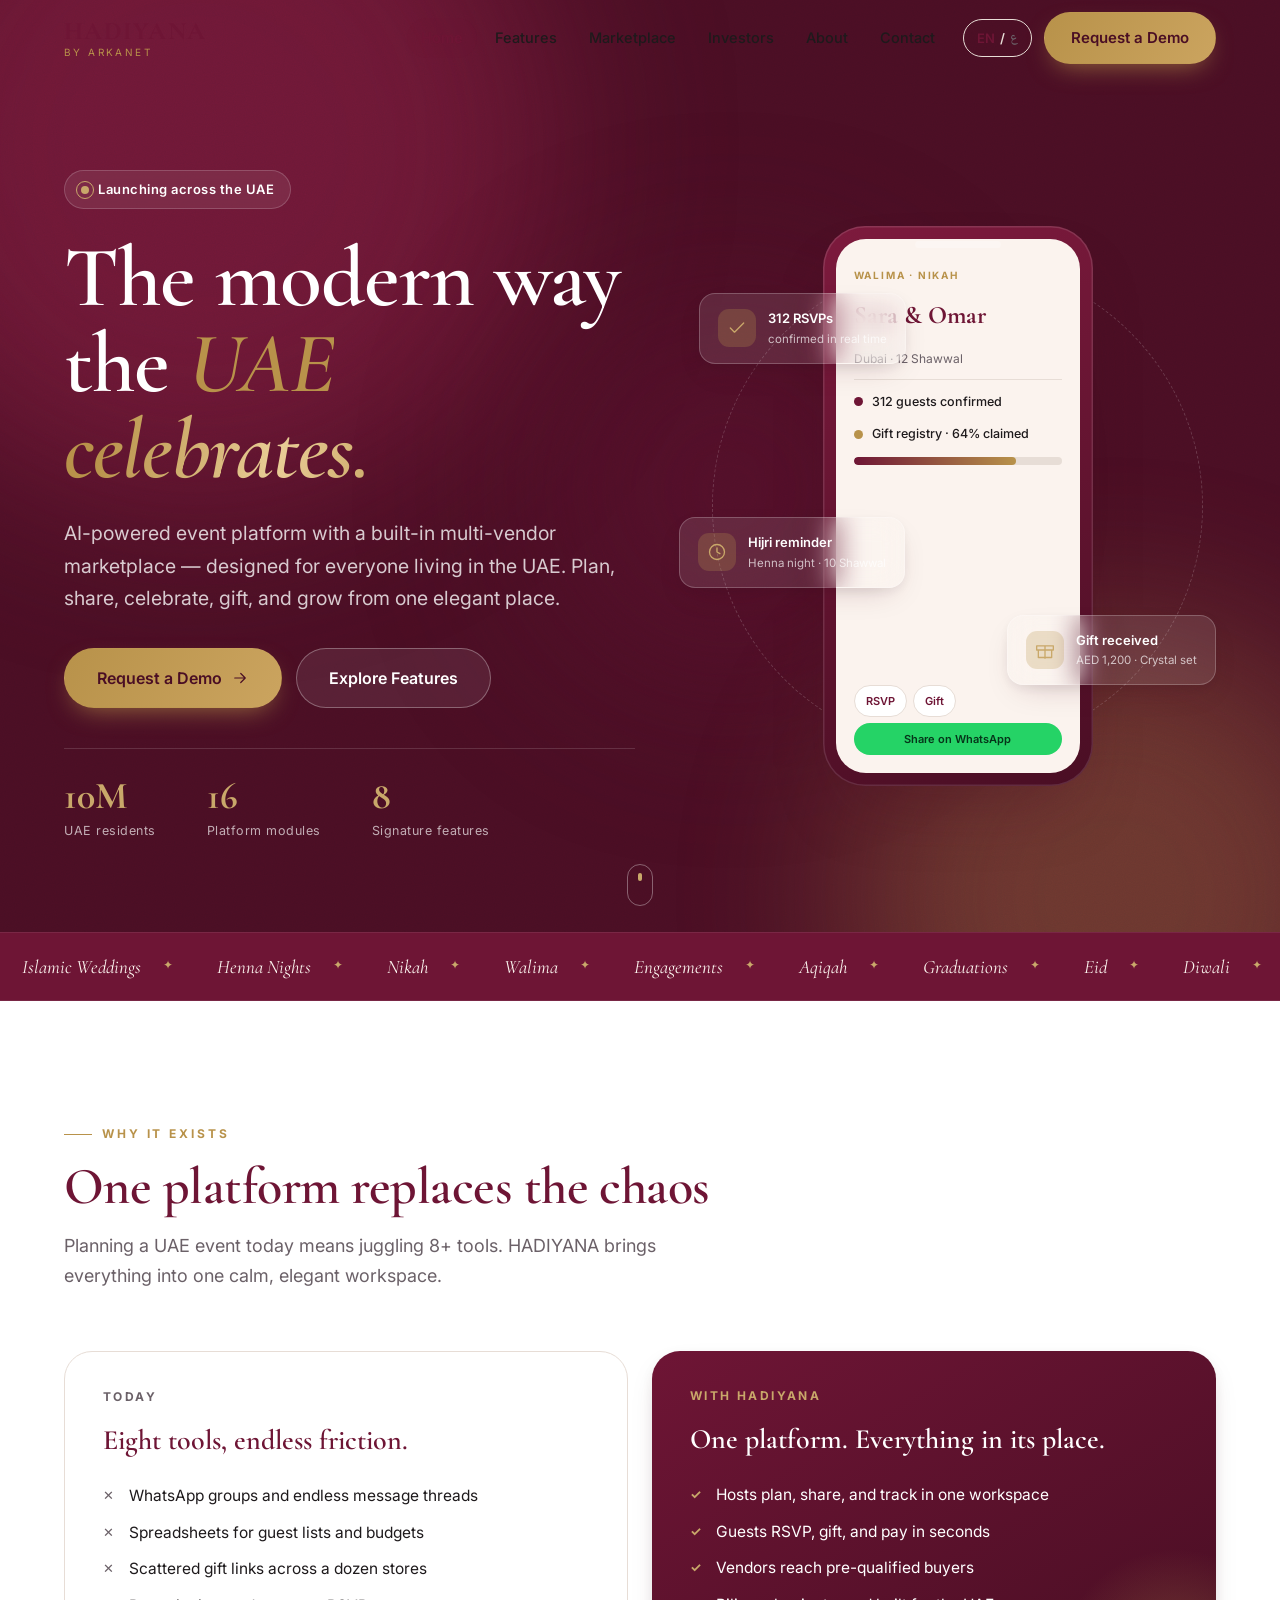
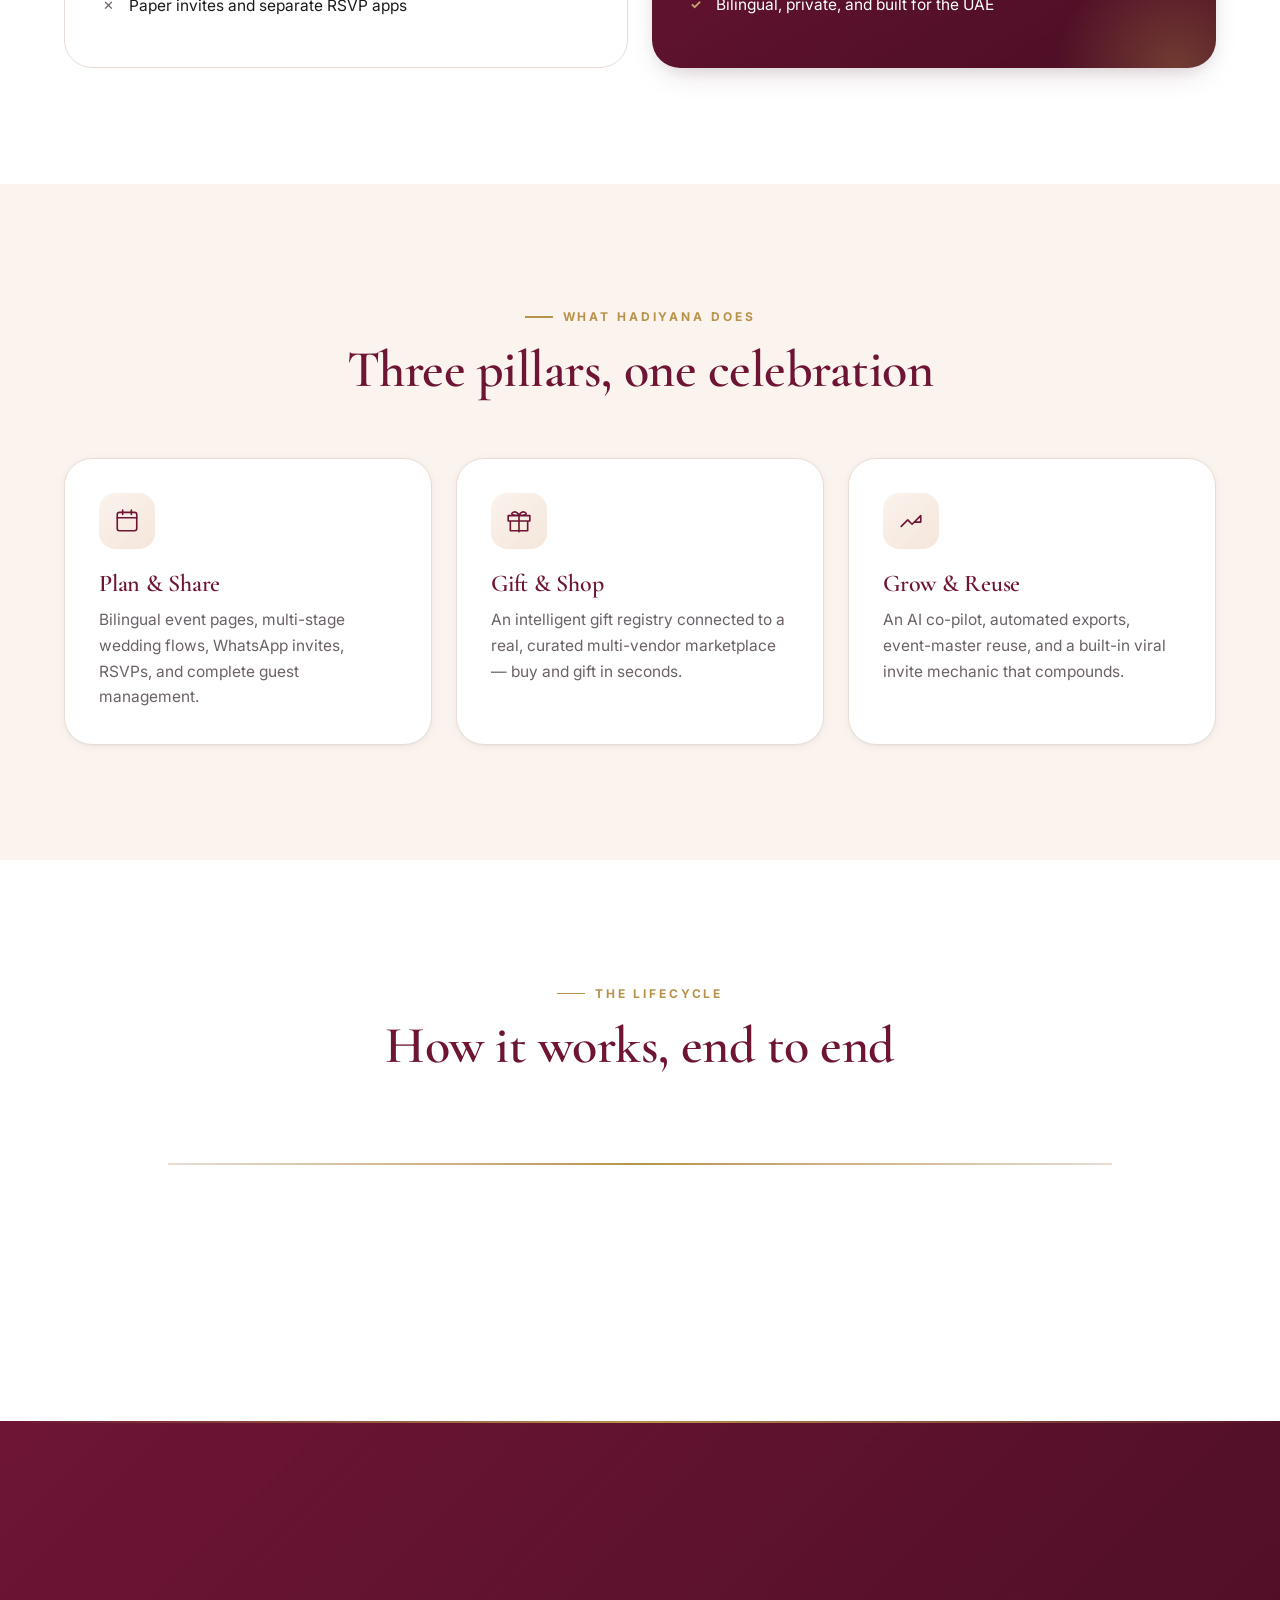
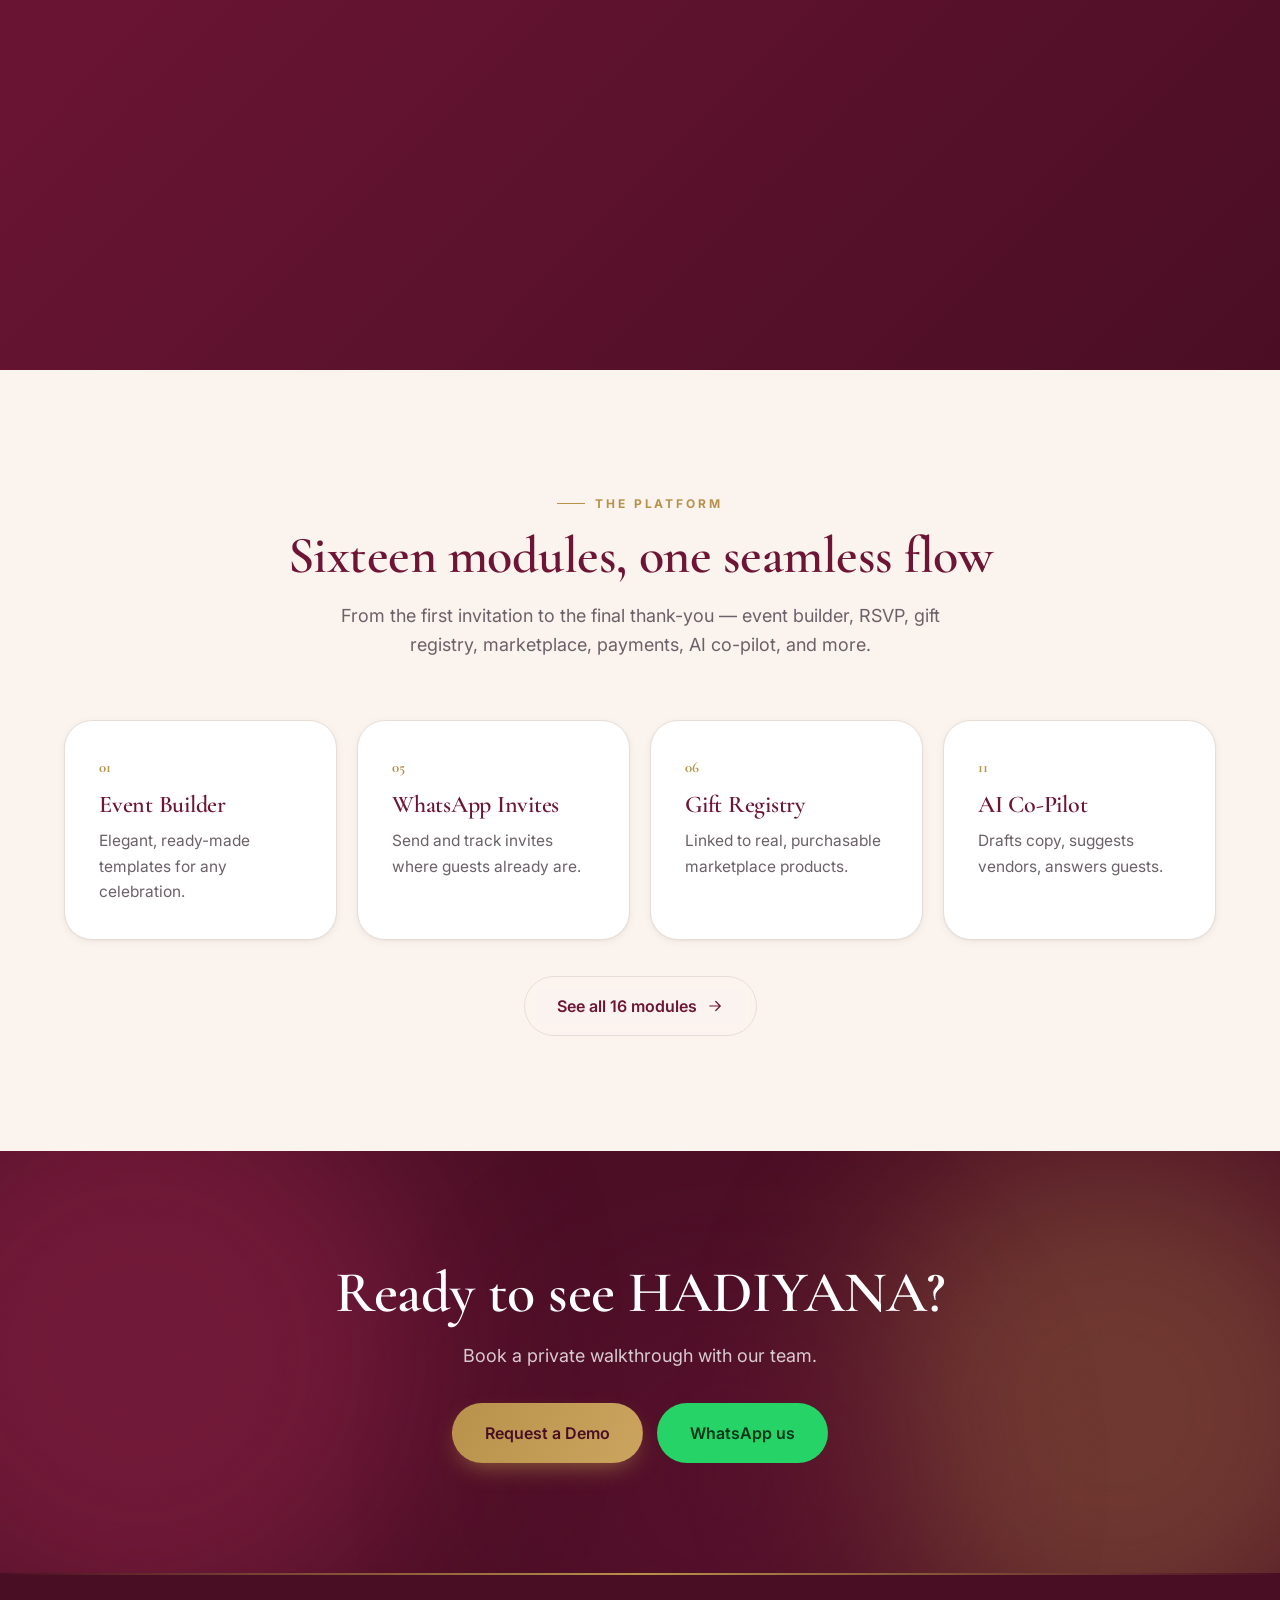
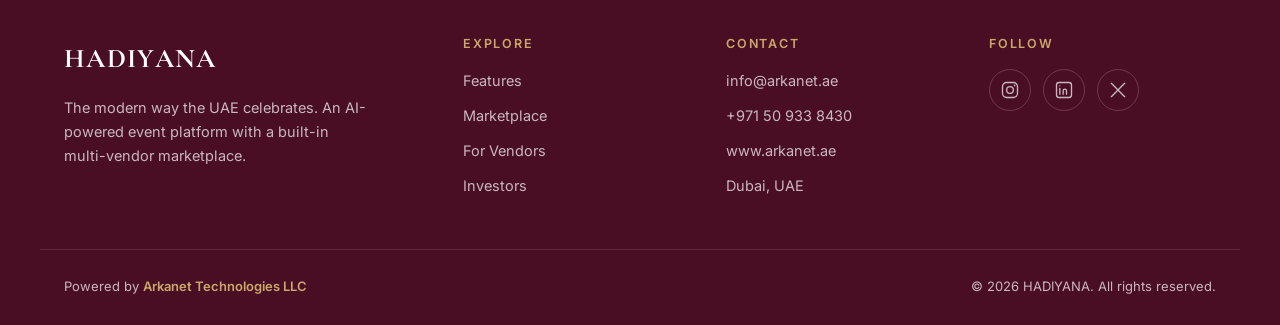
==== commit 475ed578: "Restructure HADIYANA as a multi-page site with modern animated UI Split the single landing page into" ====
--- a/hadiyana-site/index.html
+++ b/hadiyana-site/index.html
@@ -4,137 +4,142 @@
   <meta charset="UTF-8" />
   <meta name="viewport" content="width=device-width, initial-scale=1.0" />
   <title>HADIYANA — The Modern Way the UAE Celebrates | Event Planning Platform</title>
-
   <meta name="description" content="HADIYANA is an AI-powered event-planning platform with a built-in multi-vendor marketplace — bilingual, WhatsApp-first, and designed for everyone living in the UAE." />
-  <meta name="theme-color" content="#6E1535" />
-
-  <!-- Open Graph -->
+  <meta name="theme-color" content="#4A0E24" />
   <meta property="og:type" content="website" />
   <meta property="og:title" content="HADIYANA — The Modern Way the UAE Celebrates" />
   <meta property="og:description" content="AI-powered event platform with a built-in multi-vendor marketplace, designed for the UAE." />
   <meta property="og:site_name" content="HADIYANA" />
   <meta property="og:image" content="assets/img/og-image.png" />
-  <!-- Twitter -->
   <meta name="twitter:card" content="summary_large_image" />
   <meta name="twitter:title" content="HADIYANA — The Modern Way the UAE Celebrates" />
   <meta name="twitter:description" content="AI-powered event platform with a built-in multi-vendor marketplace, designed for the UAE." />
-  <meta name="twitter:image" content="assets/img/og-image.png" />
-
-  <!-- Favicon placeholder (inline SVG) -->
   <link rel="icon" href="data:image/svg+xml,%3Csvg xmlns='http://www.w3.org/2000/svg' viewBox='0 0 32 32'%3E%3Crect width='32' height='32' rx='7' fill='%236E1535'/%3E%3Ctext x='16' y='22' font-family='Georgia,serif' font-size='18' fill='%23B8924A' text-anchor='middle'%3EH%3C/text%3E%3C/svg%3E" />
-
   <link rel="preconnect" href="https://fonts.googleapis.com" />
   <link rel="preconnect" href="https://fonts.gstatic.com" crossorigin />
-  <link href="https://fonts.googleapis.com/css2?family=Cormorant+Garamond:wght@500;600;700&family=Inter:wght@400;500;600;700&family=Noto+Naskh+Arabic:wght@400;600;700&display=swap" rel="stylesheet" />
-
+  <link href="https://fonts.googleapis.com/css2?family=Cormorant+Garamond:ital,wght@0,500;0,600;0,700;1,600&family=Inter:wght@400;500;600;700&family=Noto+Naskh+Arabic:wght@400;600;700&display=swap" rel="stylesheet" />
   <link rel="stylesheet" href="css/styles.css" />
-  <!-- rtl.css is loaded dynamically by main.js when AR mode is active -->
 </head>
 <body>
   <a class="skip-link" href="#main">Skip to content</a>
-
-  <!-- ============ HEADER / NAV (4.1) ============ -->
-  <header class="site-header" id="siteHeader" data-reveal-skip>
+  <div class="progress-bar" id="progressBar" aria-hidden="true"></div>
+
+  <header class="site-header" id="siteHeader">
     <div class="container nav-wrap">
-      <a class="brand" href="#home" aria-label="HADIYANA home">
+      <a class="brand" href="index.html" aria-label="HADIYANA home">
         <span class="brand__name">HADIYANA</span>
         <span class="brand__credit">by Arkanet</span>
       </a>
-
       <nav class="nav" id="primaryNav" aria-label="Primary">
         <button class="nav__close" id="navClose" aria-label="Close menu">
           <svg viewBox="0 0 24 24" aria-hidden="true"><path d="M6 6l12 12M18 6L6 18"/></svg>
         </button>
-        <a href="#home">Home</a>
-        <a href="#how">How It Works</a>
-        <a href="#features">Features</a>
-        <a href="#marketplace">Marketplace</a>
-        <a href="#vendors">For Vendors</a>
-        <a href="#revenue">Revenue</a>
-        <a href="#about">About</a>
-        <a href="#contact">Contact</a>
-
+        <a href="index.html" class="is-current" data-ar="الرئيسية">Home</a>
+        <a href="features.html" data-ar="المميزات">Features</a>
+        <a href="marketplace.html" data-ar="السوق">Marketplace</a>
+        <a href="investors.html" data-ar="للمستثمرين">Investors</a>
+        <a href="about.html" data-ar="من نحن">About</a>
+        <a href="contact.html" data-ar="تواصل معنا">Contact</a>
         <div class="nav__actions">
           <button class="lang-toggle" id="langToggle" aria-label="Switch language" aria-pressed="false">
             <span class="lang-toggle__opt is-active" data-lang="en">EN</span>
             <span class="lang-toggle__sep">/</span>
             <span class="lang-toggle__opt" data-lang="ar">ع</span>
           </button>
-          <a class="btn btn--gold nav__cta" href="#contact">Request a Demo</a>
+          <a class="btn btn--gold" href="contact.html" data-ar="اطلب عرضاً">Request a Demo</a>
         </div>
       </nav>
-
       <button class="hamburger" id="hamburger" aria-label="Open menu" aria-expanded="false" aria-controls="primaryNav">
         <span></span><span></span><span></span>
       </button>
     </div>
   </header>
-
   <div class="nav-scrim" id="navScrim" hidden></div>
 
   <main id="main">
-    <!-- ============ HERO (4.2) ============ -->
-    <section class="hero" id="home">
+    <!-- ============ HERO ============ -->
+    <section class="hero">
+      <div class="aurora" aria-hidden="true"><span></span><span></span><span></span></div>
+      <div class="grain" aria-hidden="true"></div>
+
       <div class="container hero__grid">
-        <div class="hero__text" data-reveal>
-          <p class="hero__tagline">Plan · Share · Celebrate · Gift · Grow</p>
-          <h1 class="hero__title">The modern way the<br><em>UAE celebrates.</em></h1>
-          <p class="hero__sub">AI-powered event platform with a built-in multi-vendor marketplace — designed for everyone living in the UAE.</p>
+        <div class="stagger">
+          <p class="hero-pill"><span class="pulse" aria-hidden="true"></span> Launching across the UAE</p>
+          <h1 class="hero__title">The modern way the <span class="grad-text">UAE celebrates.</span></h1>
+          <p class="hero__sub">AI-powered event platform with a built-in multi-vendor marketplace — designed for everyone living in the UAE. Plan, share, celebrate, gift, and grow from one elegant place.</p>
           <div class="hero__cta">
-            <a class="btn btn--gold btn--lg" href="#contact">Request a Demo</a>
-            <a class="btn btn--ghost btn--lg" href="#features">Explore Features
+            <a class="btn btn--gold btn--lg" href="contact.html">Request a Demo
               <svg viewBox="0 0 24 24" aria-hidden="true"><path d="M5 12h14M13 6l6 6-6 6"/></svg>
             </a>
-          </div>
-          <ul class="trust-strip" aria-label="Key capabilities">
-            <li>Bilingual (AR / EN)</li>
-            <li>WhatsApp-first</li>
-            <li>Hijri calendar</li>
-            <li>UAE-native payments</li>
-          </ul>
-        </div>
-
-        <!-- Hero visual: SVG phone-mockup placeholder.
-             SWAP POINT: replace this block with <img src="assets/img/hero.jpg" alt="…"> -->
-        <div class="hero__visual" data-reveal aria-hidden="true">
-          <div class="hero__glow"></div>
+            <a class="btn btn--ghost-light btn--lg" href="features.html">Explore Features</a>
+          </div>
+          <div class="hero-stats">
+            <div class="hero-stat"><div class="hero-stat__num"><span data-countup data-target="10" data-suffix="M">0</span></div><div class="hero-stat__label">UAE residents</div></div>
+            <div class="hero-stat"><div class="hero-stat__num"><span data-countup data-target="16" data-suffix="">0</span></div><div class="hero-stat__label">Platform modules</div></div>
+            <div class="hero-stat"><div class="hero-stat__num"><span data-countup data-target="8" data-suffix="">0</span></div><div class="hero-stat__label">Signature features</div></div>
+          </div>
+        </div>
+
+        <!-- Hero visual — SWAP POINT: replace with <img src="assets/img/hero.jpg" alt="…"> -->
+        <div class="hero__visual" aria-hidden="true">
+          <div class="orbit-ring"></div>
           <div class="phone">
             <div class="phone__notch"></div>
             <div class="phone__screen">
-              <div class="mock-card mock-card--head">
-                <span class="mock-eyebrow">Walima · Nikah</span>
-                <span class="mock-title">Sara &amp; Omar</span>
-                <span class="mock-meta">Dubai · 12 Shawwal</span>
-              </div>
+              <span class="mock-eyebrow">Walima · Nikah</span>
+              <span class="mock-title">Sara &amp; Omar</span>
+              <span class="mock-meta">Dubai · 12 Shawwal</span>
               <div class="mock-row"><span class="mock-dot"></span> 312 guests confirmed</div>
               <div class="mock-row"><span class="mock-dot mock-dot--gold"></span> Gift registry · 64% claimed</div>
-              <div class="mock-bar"><span style="width:78%"></span></div>
-              <div class="mock-chip-row">
+              <div class="mock-bar"><span></span></div>
+              <div class="mock-chips">
                 <span class="mock-chip">RSVP</span>
                 <span class="mock-chip">Gift</span>
                 <span class="mock-chip mock-chip--solid">Share on WhatsApp</span>
               </div>
             </div>
           </div>
-        </div>
-      </div>
-    </section>
-
-    <!-- ============ PROBLEM → SOLUTION (4.3) ============ -->
-    <section class="section" id="why" aria-labelledby="why-title">
+          <div class="glass-card glass-card--1">
+            <span class="glass-card__icon"><svg viewBox="0 0 24 24"><path d="M20 6L9 17l-5-5"/></svg></span>
+            <span>312 RSVPs<small>confirmed in real time</small></span>
+          </div>
+          <div class="glass-card glass-card--2">
+            <span class="glass-card__icon"><svg viewBox="0 0 24 24"><path d="M20 12v9H4v-9M2 7h20v5H2zM12 22V7"/></svg></span>
+            <span>Gift received<small>AED 1,200 · Crystal set</small></span>
+          </div>
+          <div class="glass-card glass-card--3">
+            <span class="glass-card__icon"><svg viewBox="0 0 24 24"><circle cx="12" cy="12" r="9"/><path d="M12 7v5l3.5 2"/></svg></span>
+            <span>Hijri reminder<small>Henna night · 10 Shawwal</small></span>
+          </div>
+        </div>
+      </div>
+      <div class="scroll-cue" aria-hidden="true"></div>
+    </section>
+
+    <!-- ============ MARQUEE ============ -->
+    <div class="marquee" aria-label="Event types supported">
+      <div class="marquee__track">
+        <div class="marquee__group">
+          <span class="marquee__item">Islamic Weddings</span><span class="marquee__item">Henna Nights</span><span class="marquee__item">Nikah</span><span class="marquee__item">Walima</span><span class="marquee__item">Engagements</span><span class="marquee__item">Aqiqah</span><span class="marquee__item">Graduations</span><span class="marquee__item">Eid</span><span class="marquee__item">Diwali</span><span class="marquee__item">Corporate Majlis</span>
+        </div>
+        <div class="marquee__group" aria-hidden="true">
+          <span class="marquee__item">Islamic Weddings</span><span class="marquee__item">Henna Nights</span><span class="marquee__item">Nikah</span><span class="marquee__item">Walima</span><span class="marquee__item">Engagements</span><span class="marquee__item">Aqiqah</span><span class="marquee__item">Graduations</span><span class="marquee__item">Eid</span><span class="marquee__item">Diwali</span><span class="marquee__item">Corporate Majlis</span>
+        </div>
+      </div>
+    </div>
+
+    <!-- ============ PROBLEM → SOLUTION ============ -->
+    <section class="section" aria-labelledby="why-title">
       <div class="container">
         <div class="section-head" data-reveal>
-          <span class="badge"><span class="badge__num">01</span></span>
-          <div>
-            <p class="eyebrow">Why it exists</p>
-            <h2 class="section-title" id="why-title">The problem, and the one thing that fixes it</h2>
-          </div>
-        </div>
-
-        <div class="contrast">
-          <article class="contrast__card contrast__card--problem" data-reveal>
-            <h3 class="contrast__label">The problem</h3>
-            <p class="contrast__lead">Planning a UAE event today means juggling 8+ tools.</p>
+          <p class="eyebrow">Why it exists</p>
+          <h2 class="section-title" id="why-title">One platform replaces the chaos</h2>
+          <p class="section-sub">Planning a UAE event today means juggling 8+ tools. HADIYANA brings everything into one calm, elegant workspace.</p>
+        </div>
+        <div class="contrast" data-reveal-group>
+          <article class="contrast__card contrast__card--problem">
+            <h3 class="contrast__label">Today</h3>
+            <p class="contrast__lead">Eight tools, endless friction.</p>
             <ul class="contrast__list">
               <li>WhatsApp groups and endless message threads</li>
               <li>Spreadsheets for guest lists and budgets</li>
@@ -142,13 +147,8 @@
               <li>Paper invites and separate RSVP apps</li>
             </ul>
           </article>
-
-          <div class="contrast__arrow" aria-hidden="true">
-            <svg viewBox="0 0 24 24"><path d="M5 12h14M13 6l6 6-6 6"/></svg>
-          </div>
-
-          <article class="contrast__card contrast__card--solution" data-reveal>
-            <h3 class="contrast__label">The solution</h3>
+          <article class="contrast__card contrast__card--solution">
+            <h3 class="contrast__label">With HADIYANA</h3>
             <p class="contrast__lead">One platform. Everything in its place.</p>
             <ul class="contrast__list">
               <li>Hosts plan, share, and track in one workspace</li>
@@ -161,584 +161,116 @@
       </div>
     </section>
 
-    <!-- ============ UAE OPPORTUNITY — STATS BAND (4.4) ============ -->
-    <section class="stats-band" id="opportunity" aria-labelledby="opportunity-title">
-      <div class="container">
-        <div class="stats-band__head" data-reveal>
-          <p class="eyebrow eyebrow--gold">The UAE opportunity</p>
+    <!-- ============ THREE PILLARS ============ -->
+    <section class="section section--cream" aria-labelledby="pillars-title">
+      <div class="container">
+        <div class="section-head section-head--center" data-reveal>
+          <p class="eyebrow">What HADIYANA does</p>
+          <h2 class="section-title" id="pillars-title">Three pillars, one celebration</h2>
+        </div>
+        <div class="cards-3" data-reveal-group>
+          <article class="card" data-tilt>
+            <div class="card__icon"><svg viewBox="0 0 24 24"><rect x="3" y="4" width="18" height="17" rx="2"/><path d="M3 9h18M8 2v4M16 2v4"/></svg></div>
+            <h3>Plan &amp; Share</h3>
+            <p>Bilingual event pages, multi-stage wedding flows, WhatsApp invites, RSVPs, and complete guest management.</p>
+          </article>
+          <article class="card" data-tilt>
+            <div class="card__icon"><svg viewBox="0 0 24 24"><path d="M20 12v9H4v-9M2 7h20v5H2zM12 22V7M12 7S10 2 6.5 4 8 7 12 7zM12 7s2-5 5.5-3S16 7 12 7z"/></svg></div>
+            <h3>Gift &amp; Shop</h3>
+            <p>An intelligent gift registry connected to a real, curated multi-vendor marketplace — buy and gift in seconds.</p>
+          </article>
+          <article class="card" data-tilt>
+            <div class="card__icon"><svg viewBox="0 0 24 24"><path d="M3 17l6-6 4 4 8-8M21 7v6h-6"/></svg></div>
+            <h3>Grow &amp; Reuse</h3>
+            <p>An AI co-pilot, automated exports, event-master reuse, and a built-in viral invite mechanic that compounds.</p>
+          </article>
+        </div>
+      </div>
+    </section>
+
+    <!-- ============ HOW IT WORKS ============ -->
+    <section class="section" id="how" aria-labelledby="how-title">
+      <div class="container">
+        <div class="section-head section-head--center" data-reveal>
+          <p class="eyebrow">The lifecycle</p>
+          <h2 class="section-title" id="how-title">How it works, end to end</h2>
+        </div>
+        <ol class="timeline" data-reveal-group>
+          <li class="tl-step"><span class="tl-step__n">01</span><h3>30 days free</h3><p>Plan your full event with every feature unlocked, no card required.</p></li>
+          <li class="tl-step"><span class="tl-step__n">02</span><h3>Auto CSV export</h3><p>Guest lists, gifts, and budgets export automatically as you go.</p></li>
+          <li class="tl-step"><span class="tl-step__n">03</span><h3>Closure reminder</h3><p>A gentle nudge to wrap up, thank guests, and reconcile gifts.</p></li>
+          <li class="tl-step"><span class="tl-step__n">04</span><h3>Save as master</h3><p>Turn any finished event into a reusable, branded template.</p></li>
+          <li class="tl-step"><span class="tl-step__n">05</span><h3>Reuse anytime</h3><p>Relaunch for the next occasion in a single tap.</p></li>
+        </ol>
+      </div>
+    </section>
+
+    <!-- ============ STATS BAND ============ -->
+    <section class="stats-band section" aria-labelledby="opportunity-title">
+      <div class="container">
+        <div class="section-head section-head--center" data-reveal>
+          <p class="eyebrow">The UAE opportunity</p>
           <h2 class="section-title section-title--light" id="opportunity-title">A market built for this moment</h2>
         </div>
-        <dl class="stats" data-reveal>
-          <div class="stat">
-            <dt class="stat__num"><span data-countup data-target="10" data-suffix="M">0</span></dt>
-            <dd class="stat__label">UAE residents</dd>
-          </div>
-          <div class="stat">
-            <dt class="stat__num"><span data-countup data-target="88" data-suffix="%">0</span></dt>
-            <dd class="stat__label">Expat population</dd>
-          </div>
-          <div class="stat">
-            <dt class="stat__num">AED <span data-countup data-target="50" data-suffix="K">0</span>–500K</dt>
-            <dd class="stat__label">Avg. event spend</dd>
-          </div>
-          <div class="stat">
-            <dt class="stat__num"><span data-countup data-target="150" data-suffix="">0</span>–500</dt>
-            <dd class="stat__label">Guests, typical event</dd>
-          </div>
-          <div class="stat">
-            <dt class="stat__num">~<span data-countup data-target="5" data-suffix="x">0</span></dt>
-            <dd class="stat__label">GCC expansion potential</dd>
-          </div>
+        <dl class="stats" data-reveal-group>
+          <div class="stat"><dt class="stat__num"><span data-countup data-target="10" data-suffix="M">0</span></dt><dd class="stat__label">UAE residents</dd></div>
+          <div class="stat"><dt class="stat__num"><span data-countup data-target="88" data-suffix="%">0</span></dt><dd class="stat__label">Expat population</dd></div>
+          <div class="stat"><dt class="stat__num">AED <span data-countup data-target="50" data-suffix="K">0</span>–500K</dt><dd class="stat__label">Avg. event spend</dd></div>
+          <div class="stat"><dt class="stat__num"><span data-countup data-target="150" data-suffix="">0</span>–500</dt><dd class="stat__label">Guests, typical event</dd></div>
+          <div class="stat"><dt class="stat__num">~<span data-countup data-target="5" data-suffix="x">0</span></dt><dd class="stat__label">GCC expansion potential</dd></div>
         </dl>
       </div>
     </section>
 
-    <!-- ============ THREE PILLARS (4.5) ============ -->
-    <section class="section section--cream" id="pillars" aria-labelledby="pillars-title">
-      <div class="container">
-        <div class="section-head" data-reveal>
-          <span class="badge"><span class="badge__num">02</span></span>
-          <div>
-            <p class="eyebrow">What HADIYANA does</p>
-            <h2 class="section-title" id="pillars-title">Three pillars, one celebration</h2>
-          </div>
-        </div>
-
-        <div class="cards-3">
-          <article class="pillar" data-reveal>
-            <div class="pillar__icon" aria-hidden="true">
-              <svg viewBox="0 0 24 24"><rect x="3" y="4" width="18" height="17" rx="2"/><path d="M3 9h18M8 2v4M16 2v4"/></svg>
-            </div>
-            <h3 class="pillar__title">Plan &amp; Share</h3>
-            <p class="pillar__body">Bilingual event pages, multi-stage wedding flows, WhatsApp invites, RSVPs, and complete guest management.</p>
-          </article>
-          <article class="pillar" data-reveal>
-            <div class="pillar__icon" aria-hidden="true">
-              <svg viewBox="0 0 24 24"><path d="M20 12v9H4v-9M2 7h20v5H2zM12 22V7M12 7S10 2 6.5 4 8 7 12 7zM12 7s2-5 5.5-3S16 7 12 7z"/></svg>
-            </div>
-            <h3 class="pillar__title">Gift &amp; Shop</h3>
-            <p class="pillar__body">An intelligent gift registry connected to a real, curated multi-vendor marketplace — buy and gift in seconds.</p>
-          </article>
-          <article class="pillar" data-reveal>
-            <div class="pillar__icon" aria-hidden="true">
-              <svg viewBox="0 0 24 24"><path d="M3 17l6-6 4 4 8-8M21 7v6h-6"/></svg>
-            </div>
-            <h3 class="pillar__title">Grow &amp; Reuse</h3>
-            <p class="pillar__body">An AI co-pilot, automated exports, event-master reuse, and a built-in viral invite mechanic that compounds.</p>
-          </article>
-        </div>
-      </div>
-    </section>
-
-    <!-- ============ WHO IT'S FOR (4.6) ============ -->
-    <section class="section" id="audience" aria-labelledby="audience-title">
-      <div class="container">
-        <div class="section-head" data-reveal>
-          <span class="badge"><span class="badge__num">03</span></span>
-          <div>
-            <p class="eyebrow">Who it's for</p>
-            <h2 class="section-title" id="audience-title">Benefits for every user</h2>
-          </div>
-        </div>
-
-        <div class="tabs" data-reveal>
-          <div class="tabs__list" role="tablist" aria-label="Audiences">
-            <button class="tabs__tab is-active" role="tab" aria-selected="true" id="tab-hosts" aria-controls="panel-hosts">Hosts</button>
-            <button class="tabs__tab" role="tab" aria-selected="false" id="tab-guests" aria-controls="panel-guests">Guests</button>
-            <button class="tabs__tab" role="tab" aria-selected="false" id="tab-vendors" aria-controls="panel-vendors">Vendors</button>
-            <button class="tabs__tab" role="tab" aria-selected="false" id="tab-admin" aria-controls="panel-admin">Admin</button>
-          </div>
-
-          <div class="tabs__panel is-active" role="tabpanel" id="panel-hosts" aria-labelledby="tab-hosts">
-            <ul class="benefit-list">
-              <li>Plan the entire event from a single, calm workspace.</li>
-              <li>Beautiful bilingual event pages, ready in minutes.</li>
-              <li>Real-time RSVPs, seating, and guest management.</li>
-              <li>Track budgets, vendors, and gifts without spreadsheets.</li>
-            </ul>
-          </div>
-          <div class="tabs__panel" role="tabpanel" id="panel-guests" aria-labelledby="tab-guests" hidden>
-            <ul class="benefit-list">
-              <li>RSVP in seconds — no app download required.</li>
-              <li>Gift and pay securely from a curated registry.</li>
-              <li>Everything arrives where you already are: WhatsApp.</li>
-              <li>Fully bilingual, with Hijri and Gregorian dates.</li>
-            </ul>
-          </div>
-          <div class="tabs__panel" role="tabpanel" id="panel-vendors" aria-labelledby="tab-vendors" hidden>
-            <ul class="benefit-list">
-              <li>Reach pre-qualified buyers actively planning events.</li>
-              <li>Manage bookings, availability, and pricing in one place.</li>
-              <li>Get paid securely with UAE-native settlement.</li>
-              <li>Grow with featured placements and registry demand.</li>
-            </ul>
-          </div>
-          <div class="tabs__panel" role="tabpanel" id="panel-admin" aria-labelledby="tab-admin" hidden>
-            <ul class="benefit-list">
-              <li>Full oversight across hosts, vendors, and orders.</li>
-              <li>Vendor verification and quality control built in.</li>
-              <li>Live analytics on growth, GMV, and engagement.</li>
-              <li>Privacy and compliance designed for the region.</li>
-            </ul>
-          </div>
-        </div>
-      </div>
-    </section>
-
-    <!-- ============ EVENT TYPES (4.7) ============ -->
-    <section class="section section--cream" id="event-types" aria-labelledby="event-types-title">
-      <div class="container">
-        <div class="section-head" data-reveal>
-          <span class="badge"><span class="badge__num">04</span></span>
-          <div>
-            <p class="eyebrow">Every occasion</p>
-            <h2 class="section-title" id="event-types-title">Event types supported</h2>
-          </div>
-        </div>
-        <ul class="pills" data-reveal>
-          <li>Islamic weddings — Milcha</li>
-          <li>Henna</li>
-          <li>Nikah</li>
-          <li>Walima</li>
-          <li>Christian &amp; civil weddings</li>
-          <li>Engagements</li>
-          <li>Aqiqah &amp; baby showers</li>
-          <li>Graduations</li>
-          <li>Birthdays</li>
-          <li>Eid</li>
-          <li>Diwali</li>
-          <li>Christmas</li>
-          <li>Chinese New Year</li>
-          <li>Corporate &amp; majlis</li>
-        </ul>
-      </div>
-    </section>
-
-    <!-- ============ FEATURES — 16 MODULES (4.8) ============ -->
-    <section class="section" id="features" aria-labelledby="features-title">
-      <div class="container">
-        <div class="section-head" data-reveal>
-          <span class="badge"><span class="badge__num">05</span></span>
-          <div>
-            <p class="eyebrow">The platform</p>
-            <h2 class="section-title" id="features-title">Sixteen modules, one seamless flow</h2>
-          </div>
-        </div>
-
-        <div class="feature-grid">
-          <article class="feature" data-reveal><span class="feature__num">01</span><h3>Event Builder</h3><p>Compose any celebration from elegant, ready-made templates.</p></article>
-          <article class="feature" data-reveal><span class="feature__num">02</span><h3>Bilingual Event Pages</h3><p>Beautiful AR/EN pages with full RTL support, out of the box.</p></article>
-          <article class="feature" data-reveal><span class="feature__num">03</span><h3>RSVP Management</h3><p>Live responses, dietary notes, and plus-ones, all in one view.</p></article>
-          <article class="feature" data-reveal><span class="feature__num">04</span><h3>Guests &amp; Seating</h3><p>Drag-and-drop seating, groups, and capacity at a glance.</p></article>
-          <article class="feature" data-reveal><span class="feature__num">05</span><h3>WhatsApp Invitations</h3><p>Send and track invites where your guests already are.</p></article>
-          <article class="feature" data-reveal><span class="feature__num">06</span><h3>Gift Registry</h3><p>An intelligent registry linked to real, purchasable products.</p></article>
-          <article class="feature" data-reveal><span class="feature__num">07</span><h3>Vendor Marketplace</h3><p>Discover, compare, and book verified UAE vendors in-app.</p></article>
-          <article class="feature" data-reveal><span class="feature__num">08</span><h3>Payments &amp; Checkout</h3><p>UAE-native payment rails with secure, instant settlement.</p></article>
-          <article class="feature" data-reveal><span class="feature__num">09</span><h3>Hijri &amp; Gregorian Calendar</h3><p>Dual calendars, prayer-aware timing, and smart reminders.</p></article>
-          <article class="feature" data-reveal><span class="feature__num">10</span><h3>Multi-Stage Weddings</h3><p>Milcha to Walima — linked events, one guest journey.</p></article>
-          <article class="feature" data-reveal><span class="feature__num">11</span><h3>AI Co-Pilot</h3><p>Drafts copy, suggests vendors, and answers guest questions.</p></article>
-          <article class="feature" data-reveal><span class="feature__num">12</span><h3>Privacy &amp; Ladies-Only</h3><p>Granular visibility and a dedicated ladies-only mode.</p></article>
-          <article class="feature" data-reveal><span class="feature__num">13</span><h3>Smart Address</h3><p>Makani &amp; Onwani codes so guests never get lost.</p></article>
-          <article class="feature" data-reveal><span class="feature__num">14</span><h3>Analytics &amp; Insights</h3><p>Attendance, gifting, and spend trends in real time.</p></article>
-          <article class="feature" data-reveal><span class="feature__num">15</span><h3>Automated Exports</h3><p>One-click CSV exports for guests, gifts, and budgets.</p></article>
-          <article class="feature" data-reveal><span class="feature__num">16</span><h3>Event Master Reuse</h3><p>Save any event as a master and relaunch it in a tap.</p></article>
-        </div>
-      </div>
-    </section>
-
-    <!-- ============ AI CO-PILOT (4.9) ============ -->
-    <section class="section section--ink" id="ai" aria-labelledby="ai-title">
-      <div class="container">
-        <div class="section-head" data-reveal>
-          <span class="badge badge--gold"><span class="badge__num">06</span></span>
-          <div>
-            <p class="eyebrow eyebrow--gold">Signature</p>
-            <h2 class="section-title section-title--light" id="ai-title">An AI co-pilot for everyone</h2>
-          </div>
-        </div>
-
-        <div class="cards-3 cards-3--ai">
-          <article class="ai-col" data-reveal>
-            <h3 class="ai-col__title">For Hosts</h3>
-            <ul class="ai-list">
-              <li>Draft invitations and event copy in AR &amp; EN.</li>
-              <li>Recommend vendors that fit your budget and style.</li>
-              <li>Auto-build timelines and checklists.</li>
-            </ul>
-          </article>
-          <article class="ai-col" data-reveal>
-            <h3 class="ai-col__title">For Guests</h3>
-            <ul class="ai-list">
-              <li>Answer questions about timing, dress, and location.</li>
-              <li>Suggest thoughtful gifts from the registry.</li>
-              <li>Translate and guide in the guest's language.</li>
-            </ul>
-          </article>
-          <article class="ai-col" data-reveal>
-            <h3 class="ai-col__title">For Vendors</h3>
-            <ul class="ai-list">
-              <li>Write polished listings and respond to enquiries.</li>
-              <li>Forecast demand around the events calendar.</li>
-              <li>Surface upsell and bundle opportunities.</li>
-            </ul>
-          </article>
-        </div>
-
-        <h3 class="ai-sub" data-reveal>Eight signature features</h3>
-        <ul class="sig-grid" data-reveal>
-          <li><span class="sig__dot"></span>Full Arabic + RTL</li>
-          <li><span class="sig__dot"></span>WhatsApp-First Invites</li>
-          <li><span class="sig__dot"></span>Hijri Calendar</li>
-          <li><span class="sig__dot"></span>UAE-Native Payments</li>
-          <li><span class="sig__dot"></span>Multi-Stage Weddings</li>
-          <li><span class="sig__dot"></span>Privacy-First</li>
-          <li><span class="sig__dot"></span>Smart Address (Makani / Onwani)</li>
-          <li><span class="sig__dot"></span>Buy-Now Invitations</li>
-        </ul>
-      </div>
-    </section>
-
-    <!-- ============ MARKETPLACE (4.10) ============ -->
-    <section class="section section--cream" id="marketplace" aria-labelledby="marketplace-title">
-      <div class="container">
-        <div class="section-head" data-reveal>
-          <span class="badge"><span class="badge__num">07</span></span>
-          <div>
-            <p class="eyebrow">The ecosystem</p>
-            <h2 class="section-title" id="marketplace-title">A real multi-vendor marketplace</h2>
-          </div>
-        </div>
-
-        <div class="market-cols">
-          <article class="market-card" data-reveal>
-            <h3 class="market-card__title">Services offered</h3>
-            <ul class="check-list">
-              <li>Venues &amp; halls</li>
-              <li>Catering &amp; sweets</li>
-              <li>Photography &amp; videography</li>
-              <li>Décor &amp; floral design</li>
-              <li>Entertainment &amp; MCs</li>
-              <li>Beauty &amp; henna artists</li>
-              <li>Transport &amp; valet</li>
-              <li>Planning &amp; coordination</li>
-            </ul>
-          </article>
-          <article class="market-card" data-reveal>
-            <h3 class="market-card__title">Products offered</h3>
-            <ul class="check-list">
-              <li>Gift registry items</li>
-              <li>Luxury hampers &amp; gifting</li>
-              <li>Custom digital invitations</li>
-              <li>Cakes &amp; dessert tables</li>
-              <li>Attire &amp; abayas</li>
-              <li>Home &amp; lifestyle</li>
-              <li>Jewelry &amp; accessories</li>
-              <li>Gift cards</li>
-            </ul>
-          </article>
-        </div>
-
-        <!-- Vendor onboarding stepper (also anchor for "For Vendors") -->
-        <div id="vendors" class="vendor-onboarding" data-reveal>
-          <h3 class="market-sub">Vendor onboarding in 8 steps</h3>
-          <ol class="stepper">
-            <li><span class="stepper__n">1</span>Apply online</li>
-            <li><span class="stepper__n">2</span>Verify trade licence</li>
-            <li><span class="stepper__n">3</span>Build your profile</li>
-            <li><span class="stepper__n">4</span>List services &amp; products</li>
-            <li><span class="stepper__n">5</span>Set pricing &amp; availability</li>
-            <li><span class="stepper__n">6</span>Pass quality review</li>
-            <li><span class="stepper__n">7</span>Go live</li>
-            <li><span class="stepper__n">8</span>Get booked</li>
-          </ol>
-        </div>
-      </div>
-    </section>
-
-    <!-- ============ HOW IT WORKS / LIFECYCLE (4.11) ============ -->
-    <section class="section" id="how" aria-labelledby="how-title">
-      <div class="container">
-        <div class="section-head" data-reveal>
-          <span class="badge"><span class="badge__num">08</span></span>
-          <div>
-            <p class="eyebrow">The lifecycle</p>
-            <h2 class="section-title" id="how-title">How it works, end to end</h2>
-          </div>
-        </div>
-
-        <ol class="timeline" data-reveal>
-          <li class="tl-step">
-            <span class="tl-step__n">01</span>
-            <h3>30 days free</h3>
-            <p>Plan your full event with every feature unlocked, no card required.</p>
-          </li>
-          <li class="tl-step">
-            <span class="tl-step__n">02</span>
-            <h3>Auto CSV export</h3>
-            <p>Guest lists, gifts, and budgets export automatically as you go.</p>
-          </li>
-          <li class="tl-step">
-            <span class="tl-step__n">03</span>
-            <h3>Closure reminder</h3>
-            <p>A gentle nudge to wrap up, thank guests, and reconcile gifts.</p>
-          </li>
-          <li class="tl-step">
-            <span class="tl-step__n">04</span>
-            <h3>Save as master</h3>
-            <p>Turn any finished event into a reusable, branded template.</p>
-          </li>
-          <li class="tl-step">
-            <span class="tl-step__n">05</span>
-            <h3>Reuse anytime</h3>
-            <p>Relaunch for the next occasion in a single tap.</p>
-          </li>
-        </ol>
-      </div>
-    </section>
-
-    <!-- ============ VIRAL GROWTH (4.12) ============ -->
-    <section class="section section--cream" id="growth" aria-labelledby="growth-title">
-      <div class="container">
-        <div class="section-head" data-reveal>
-          <span class="badge"><span class="badge__num">09</span></span>
-          <div>
-            <p class="eyebrow">Built-in growth</p>
-            <h2 class="section-title" id="growth-title">The viral mechanic</h2>
-          </div>
-        </div>
-
-        <div class="flow" data-reveal>
-          <div class="flow__node"><span class="flow__big">1</span><span class="flow__cap">Event</span></div>
-          <div class="flow__link" aria-hidden="true"><svg viewBox="0 0 24 24"><path d="M5 12h14M13 6l6 6-6 6"/></svg></div>
-          <div class="flow__node"><span class="flow__big">300</span><span class="flow__cap">Impressions</span></div>
-          <div class="flow__link" aria-hidden="true"><svg viewBox="0 0 24 24"><path d="M5 12h14M13 6l6 6-6 6"/></svg></div>
-          <div class="flow__node"><span class="flow__big">10–30</span><span class="flow__cap">New hosts</span></div>
-        </div>
-
-        <blockquote class="pullquote" data-reveal>
-          <p>“One host with 300 guests = 300 marketing impressions. 1,000 monthly events = <em>300,000 impressions</em> at zero cost.”</p>
-        </blockquote>
-      </div>
-    </section>
-
-    <!-- ============ REVENUE (4.13) ============ -->
-    <section class="section" id="revenue" aria-labelledby="revenue-title">
-      <div class="container">
-        <div class="section-head" data-reveal>
-          <span class="badge"><span class="badge__num">10</span></span>
-          <div>
-            <p class="eyebrow">For investors</p>
-            <h2 class="section-title" id="revenue-title">Eight revenue streams</h2>
-          </div>
-        </div>
-
-        <div class="table-wrap" data-reveal>
-          <table class="rev-table">
-            <thead>
-              <tr><th scope="col">Stream</th><th scope="col">How it earns</th></tr>
-            </thead>
-            <tbody>
-              <tr><th scope="row">Marketplace commission</th><td>A transparent take-rate on bookings and product sales.</td></tr>
-              <tr><th scope="row">Vendor subscriptions</th><td>Tiered monthly plans for storefront and tooling access.</td></tr>
-              <tr><th scope="row">Featured placements</th><td>Promoted listings and category sponsorships for vendors.</td></tr>
-              <tr><th scope="row">Premium host plans</th><td>Advanced features for large and multi-stage events.</td></tr>
-              <tr><th scope="row">Payment margin</th><td>A small spread on UAE-native payment processing.</td></tr>
-              <tr><th scope="row">Gift registry fees</th><td>Service fee on fulfilled registry gifting.</td></tr>
-              <tr><th scope="row">Digital invitations</th><td>Premium, designer invitation templates and add-ons.</td></tr>
-              <tr><th scope="row">Insights &amp; partnerships</th><td>Privacy-safe, aggregate market insights for partners.</td></tr>
-            </tbody>
-          </table>
-        </div>
-      </div>
-    </section>
-
-    <!-- ============ WHY HADIYANA (4.14) ============ -->
-    <section class="section section--cream" id="about" aria-labelledby="about-title">
-      <div class="container">
-        <div class="section-head" data-reveal>
-          <span class="badge"><span class="badge__num">11</span></span>
-          <div>
-            <p class="eyebrow">The advantage</p>
-            <h2 class="section-title" id="about-title">Why HADIYANA</h2>
-          </div>
-        </div>
-
-        <div class="why-grid">
-          <article class="why-card" data-reveal>
-            <h3>Cultural alignment</h3>
-            <p>Arabic-first, RTL-native, and respectful of regional customs — not a translated afterthought.</p>
-          </article>
-          <article class="why-card" data-reveal>
-            <h3>Premium positioning</h3>
-            <p>An elegant, restrained experience that matches the way the UAE celebrates.</p>
-          </article>
-          <article class="why-card" data-reveal>
-            <h3>Vendor-driven ecosystem</h3>
-            <p>A real marketplace that turns every event into commerce and every vendor into a partner.</p>
-          </article>
-          <article class="why-card" data-reveal>
-            <h3>WhatsApp-first engagement</h3>
-            <p>We meet guests where they already are, removing every barrier to RSVP and gifting.</p>
-          </article>
-        </div>
-      </div>
-    </section>
-
-    <!-- ============ FAQ (4.15) ============ -->
-    <section class="section" id="faq" aria-labelledby="faq-title">
-      <div class="container container--narrow">
-        <div class="section-head" data-reveal>
-          <span class="badge"><span class="badge__num">12</span></span>
-          <div>
-            <p class="eyebrow">Questions</p>
-            <h2 class="section-title" id="faq-title">Frequently asked</h2>
-          </div>
-        </div>
-
-        <div class="accordion" data-reveal>
-          <div class="acc-item">
-            <h3>
-              <button class="acc__trigger" aria-expanded="false">Is HADIYANA free for hosts?
-                <span class="acc__icon" aria-hidden="true"></span></button>
-            </h3>
-            <div class="acc__panel" hidden><p>Yes — hosts plan a complete event free for 30 days with every feature unlocked. Premium plans add tools for large and multi-stage events.</p></div>
-          </div>
-          <div class="acc-item">
-            <h3>
-              <button class="acc__trigger" aria-expanded="false">Do guests need to download an app?
-                <span class="acc__icon" aria-hidden="true"></span></button>
-            </h3>
-            <div class="acc__panel" hidden><p>Never. Guests RSVP, gift, and pay straight from a link — most often shared over WhatsApp. No app, no account required.</p></div>
-          </div>
-          <div class="acc-item">
-            <h3>
-              <button class="acc__trigger" aria-expanded="false">Which payments are supported?
-                <span class="acc__icon" aria-hidden="true"></span></button>
-            </h3>
-            <div class="acc__panel" hidden><p>HADIYANA uses UAE-native payment rails, supporting major local and international cards with secure, instant settlement for vendors.</p></div>
-          </div>
-          <div class="acc-item">
-            <h3>
-              <button class="acc__trigger" aria-expanded="false">What are the fees for vendors?
-                <span class="acc__icon" aria-hidden="true"></span></button>
-            </h3>
-            <div class="acc__panel" hidden><p>Vendors join with a simple subscription and a transparent marketplace commission on bookings and sales. No hidden charges.</p></div>
-          </div>
-          <div class="acc-item">
-            <h3>
-              <button class="acc__trigger" aria-expanded="false">Which languages are supported?
-                <span class="acc__icon" aria-hidden="true"></span></button>
-            </h3>
-            <div class="acc__panel" hidden><p>HADIYANA is fully bilingual in Arabic and English with complete right-to-left support across every screen and document.</p></div>
-          </div>
-          <div class="acc-item">
-            <h3>
-              <button class="acc__trigger" aria-expanded="false">How is privacy handled? Is there a ladies-only mode?
-                <span class="acc__icon" aria-hidden="true"></span></button>
-            </h3>
-            <div class="acc__panel" hidden><p>Privacy is granular and on by default. Hosts control exactly who sees what, including a dedicated ladies-only mode for relevant events.</p></div>
-          </div>
-          <div class="acc-item">
-            <h3>
-              <button class="acc__trigger" aria-expanded="false">Is HADIYANA available across the GCC?
-                <span class="acc__icon" aria-hidden="true"></span></button>
-            </h3>
-            <div class="acc__panel" hidden><p>We are launching UAE-first, with a structure designed to expand across the GCC. Register your interest and we'll keep you posted.</p></div>
-          </div>
-        </div>
-      </div>
-    </section>
-
-    <!-- ============ CTA BAND (4.16) ============ -->
+    <!-- ============ FEATURE TEASER ============ -->
+    <section class="section section--cream" aria-labelledby="teaser-title">
+      <div class="container">
+        <div class="section-head section-head--center" data-reveal>
+          <p class="eyebrow">The platform</p>
+          <h2 class="section-title" id="teaser-title">Sixteen modules, one seamless flow</h2>
+          <p class="section-sub">From the first invitation to the final thank-you — event builder, RSVP, gift registry, marketplace, payments, AI co-pilot, and more.</p>
+        </div>
+        <div class="cards-4" data-reveal-group>
+          <article class="card"><span class="card__num">01</span><h3>Event Builder</h3><p>Elegant, ready-made templates for any celebration.</p></article>
+          <article class="card"><span class="card__num">05</span><h3>WhatsApp Invites</h3><p>Send and track invites where guests already are.</p></article>
+          <article class="card"><span class="card__num">06</span><h3>Gift Registry</h3><p>Linked to real, purchasable marketplace products.</p></article>
+          <article class="card"><span class="card__num">11</span><h3>AI Co-Pilot</h3><p>Drafts copy, suggests vendors, answers guests.</p></article>
+        </div>
+        <p style="text-align:center; margin-top:36px;" data-reveal>
+          <a class="btn btn--ghost btn--lg" href="features.html">See all 16 modules
+            <svg viewBox="0 0 24 24" aria-hidden="true"><path d="M5 12h14M13 6l6 6-6 6"/></svg>
+          </a>
+        </p>
+      </div>
+    </section>
+
+    <!-- ============ CTA ============ -->
     <section class="cta-band" aria-labelledby="cta-title">
-      <div class="container cta-band__inner" data-reveal>
+      <div class="aurora" aria-hidden="true"><span></span><span></span><span></span></div>
+      <div class="grain" aria-hidden="true"></div>
+      <div class="container" data-reveal>
         <h2 class="cta-band__title" id="cta-title">Ready to see HADIYANA?</h2>
         <p class="cta-band__sub">Book a private walkthrough with our team.</p>
         <div class="cta-band__actions">
-          <a class="btn btn--gold btn--lg" href="#contact">Request a Demo</a>
-          <a class="btn btn--whatsapp btn--lg" href="https://wa.me/971509338430" target="_blank" rel="noopener">
-            <svg viewBox="0 0 24 24" aria-hidden="true"><path d="M12 3a9 9 0 00-7.7 13.6L3 21l4.5-1.2A9 9 0 1012 3z"/><path d="M8.5 8.8c.2-.5.4-.5.7-.5h.5c.2 0 .4 0 .6.4l.7 1.6c.1.2 0 .4-.1.6l-.4.5c-.1.1-.2.3-.1.5.2.4.6 1 1.2 1.5.7.6 1.3.8 1.6.9.2 0 .4 0 .5-.1l.6-.6c.2-.2.4-.2.6-.1l1.5.8c.3.1.4.2.4.4 0 .4-.2 1.2-.6 1.4-.4.3-1 .5-1.7.4-1-.1-2.6-.7-4-2.1-1.6-1.6-2.1-3-2.2-3.6-.1-.7 0-1.3.4-1.9z" fill="currentColor" stroke="none"/></svg>
-            WhatsApp us
-          </a>
-        </div>
-      </div>
-    </section>
-
-    <!-- ============ CONTACT / LEAD FORM (4.17) ============ -->
-    <section class="section" id="contact" aria-labelledby="contact-title">
-      <div class="container contact-grid">
-        <div class="contact-intro" data-reveal>
-          <span class="badge"><span class="badge__num">13</span></span>
-          <h2 class="section-title" id="contact-title">Request a demo</h2>
-          <p class="contact-lead">Tell us a little about you and we'll be in touch within one business day.</p>
-          <ul class="contact-details">
-            <li><span>Web</span><a href="https://www.arkanet.ae" target="_blank" rel="noopener">www.arkanet.ae</a></li>
-            <li><span>Email</span><a href="mailto:info@arkanet.ae">info@arkanet.ae</a></li>
-            <li><span>Phone</span><a href="tel:+971509338430">+971 50 933 8430</a></li>
-            <li><span>Office</span>Dubai, United Arab Emirates</li>
-          </ul>
-        </div>
-
-        <!-- FORM: client-side validation only.
-             SWAP POINT: set action="" to your real endpoint and remove the JS stub handler in js/main.js. -->
-        <form class="lead-form" id="leadForm" action="mailto:info@arkanet.ae" method="post" novalidate data-reveal>
-          <div class="field">
-            <label for="f-name">Full name</label>
-            <input type="text" id="f-name" name="name" autocomplete="name" required />
-            <span class="field__error" data-error-for="f-name"></span>
-          </div>
-          <div class="field">
-            <label for="f-email">Email</label>
-            <input type="email" id="f-email" name="email" autocomplete="email" required />
-            <span class="field__error" data-error-for="f-email"></span>
-          </div>
-          <div class="field">
-            <label for="f-phone">Phone (UAE)</label>
-            <input type="tel" id="f-phone" name="phone" inputmode="tel" placeholder="+971 5X XXX XXXX" pattern="^\+?9715[0-9]{8}$|^05[0-9]{8}$" required />
-            <span class="field__error" data-error-for="f-phone"></span>
-          </div>
-          <div class="field">
-            <label for="f-role">I am a…</label>
-            <div class="select-wrap">
-              <select id="f-role" name="role" required>
-                <option value="" selected disabled>Select one</option>
-                <option>Host</option>
-                <option>Vendor</option>
-                <option>Investor</option>
-                <option>Partner</option>
-              </select>
-              <svg viewBox="0 0 24 24" aria-hidden="true"><path d="M6 9l6 6 6-6"/></svg>
-            </div>
-            <span class="field__error" data-error-for="f-role"></span>
-          </div>
-          <div class="field field--full">
-            <label for="f-msg">Message</label>
-            <textarea id="f-msg" name="message" rows="4"></textarea>
-          </div>
-          <div class="field field--full">
-            <button class="btn btn--gold btn--lg btn--block" type="submit">Send request</button>
-          </div>
-          <p class="form-success" id="formSuccess" hidden role="status">
-            Thank you — your request has been received. Our team will reach out within one business day.
-          </p>
-        </form>
+          <a class="btn btn--gold btn--lg" href="contact.html">Request a Demo</a>
+          <a class="btn btn--whatsapp btn--lg" href="https://wa.me/971509338430" target="_blank" rel="noopener">WhatsApp us</a>
+        </div>
       </div>
     </section>
   </main>
 
-  <!-- ============ FOOTER (4.18) ============ -->
   <footer class="site-footer">
     <div class="container footer-grid">
       <div class="footer-brand">
         <span class="brand__name brand__name--footer">HADIYANA</span>
         <p>The modern way the UAE celebrates. An AI-powered event platform with a built-in multi-vendor marketplace.</p>
       </div>
-      <nav class="footer-col" aria-label="Quick links">
+      <nav class="footer-col" aria-label="Explore">
         <h4>Explore</h4>
-        <a href="#features">Features</a>
-        <a href="#marketplace">Marketplace</a>
-        <a href="#vendors">For Vendors</a>
-        <a href="#revenue">Revenue</a>
+        <a href="features.html">Features</a>
+        <a href="marketplace.html">Marketplace</a>
+        <a href="marketplace.html#vendors">For Vendors</a>
+        <a href="investors.html">Investors</a>
       </nav>
       <div class="footer-col">
         <h4>Contact</h4>
--- a/hadiyana-site/css/styles.css
+++ b/hadiyana-site/css/styles.css
@@ -1,40 +1,39 @@
 /* =============================================================
-   HADIYANA — Marketing site styles
-   Premium · cultural · elegant. Pure CSS, RTL-ready via logical
-   properties. Tokens in :root (PRD §2).
+   HADIYANA — multi-page marketing site
+   Modern UI: aurora heroes, glass cards, staggered reveals,
+   marquee, tilt. Pure CSS; RTL-ready via logical properties.
    ============================================================= */
 
 :root {
-  --burgundy:       #6E1535;  /* primary brand / headers */
+  --burgundy:       #6E1535;
   --burgundy-deep:  #4A0E24;
-  --champagne-gold: #B8924A;  /* accents, section numbers, dividers */
+  --champagne-gold: #B8924A;
   --gold-soft:      #C9A86A;
-  --cream:          #FBF3EE;  /* soft section backgrounds */
-  --ink:            #1E1A1C;  /* body text */
-  --muted:          #6B6168;  /* secondary text */
+  --cream:          #FBF3EE;
+  --ink:            #1E1A1C;
+  --muted:          #6B6168;
   --white:          #FFFFFF;
-  --line:           #E7DDD6;  /* hairline borders */
-
+  --line:           #E7DDD6;
   --whatsapp:       #25D366;
 
   --serif: "Cormorant Garamond", "Noto Naskh Arabic", Georgia, serif;
   --sans:  "Inter", "Noto Naskh Arabic", -apple-system, BlinkMacSystemFont, "Segoe UI", sans-serif;
 
-  --radius:    14px;
-  --radius-lg: 22px;
-  --radius-sm: 10px;
-
-  --shadow-sm: 0 1px 2px rgba(30,26,28,.04), 0 2px 8px rgba(30,26,28,.05);
-  --shadow-md: 0 10px 30px -12px rgba(74,14,36,.22), 0 4px 12px rgba(30,26,28,.06);
-  --shadow-lg: 0 30px 60px -24px rgba(74,14,36,.35);
+  --radius-sm: 12px;
+  --radius:    18px;
+  --radius-lg: 28px;
+
+  --shadow-sm: 0 1px 2px rgba(30,26,28,.04), 0 2px 10px rgba(30,26,28,.05);
+  --shadow-md: 0 12px 32px -14px rgba(74,14,36,.25), 0 4px 12px rgba(30,26,28,.06);
+  --shadow-lg: 0 36px 70px -28px rgba(74,14,36,.4);
 
   --container: 1200px;
   --ease: cubic-bezier(.22,1,.36,1);
-}
-
-/* ---------- Reset / base ---------- */
+  --ease-spring: cubic-bezier(.34,1.56,.64,1);
+}
+
 *, *::before, *::after { box-sizing: border-box; }
-html { scroll-behavior: smooth; scroll-padding-top: 88px; -webkit-text-size-adjust: 100%; }
+html { scroll-behavior: smooth; scroll-padding-top: 96px; -webkit-text-size-adjust: 100%; }
 body {
   margin: 0;
   font-family: var(--sans);
@@ -44,546 +43,693 @@
   background: var(--white);
   -webkit-font-smoothing: antialiased;
   text-rendering: optimizeLegibility;
+  overflow-x: clip;
 }
 img { max-width: 100%; display: block; }
 a { color: inherit; text-decoration: none; }
 ul, ol { margin: 0; padding: 0; list-style: none; }
-h1, h2, h3, h4 { margin: 0; font-family: var(--serif); font-weight: 600; line-height: 1.12; letter-spacing: -0.01em; }
+h1, h2, h3, h4 { margin: 0; font-family: var(--serif); font-weight: 600; line-height: 1.1; letter-spacing: -0.01em; }
 p { margin: 0; }
 button { font-family: inherit; cursor: pointer; }
 svg { width: 20px; height: 20px; fill: none; stroke: currentColor; stroke-width: 1.6; stroke-linecap: round; stroke-linejoin: round; }
-
 :focus-visible { outline: 2px solid var(--champagne-gold); outline-offset: 3px; border-radius: 4px; }
 
 .skip-link {
   position: absolute; inset-inline-start: 12px; top: -60px;
   background: var(--burgundy); color: #fff; padding: 10px 16px;
-  border-radius: var(--radius-sm); z-index: 200; transition: top .2s var(--ease);
+  border-radius: var(--radius-sm); z-index: 300; transition: top .2s var(--ease);
 }
 .skip-link:focus { top: 12px; }
 
-/* ---------- Layout ---------- */
 .container { width: 100%; max-width: var(--container); margin-inline: auto; padding-inline: 24px; }
-.container--narrow { max-width: 820px; }
-
-.section { padding-block: clamp(56px, 9vw, 110px); }
+.container--narrow { max-width: 840px; }
+.section { padding-block: clamp(64px, 9vw, 120px); position: relative; }
 .section--cream { background: var(--cream); }
 .section--ink { background: var(--burgundy-deep); color: #fff; }
 
-/* ---------- Eyebrow / titles / badges ---------- */
+/* ---------- Scroll progress ---------- */
+.progress-bar {
+  position: fixed; top: 0; inset-inline-start: 0; height: 3px; width: 0%;
+  background: linear-gradient(90deg, var(--burgundy), var(--champagne-gold));
+  z-index: 200; pointer-events: none;
+}
+
+/* ---------- Typography helpers ---------- */
 .eyebrow {
-  text-transform: uppercase;
-  letter-spacing: .26em;
-  font-size: 12px;
-  font-weight: 600;
-  color: var(--champagne-gold);
-  margin-bottom: 8px;
-}
-.eyebrow--gold { color: var(--gold-soft); }
-
-.section-title { font-size: clamp(26px, 3.6vw, 42px); color: var(--burgundy); }
+  display: inline-flex; align-items: center; gap: 10px;
+  text-transform: uppercase; letter-spacing: .24em; font-size: 12px; font-weight: 700;
+  color: var(--champagne-gold); margin-bottom: 14px;
+}
+.eyebrow::before { content: ""; width: 28px; height: 1.5px; background: var(--champagne-gold); }
+.section-title { font-size: clamp(30px, 4.2vw, 52px); color: var(--burgundy); }
 .section-title--light { color: #fff; }
-
-.section-head {
-  display: flex; align-items: flex-start; gap: 18px;
-  margin-bottom: clamp(32px, 5vw, 56px);
-  max-width: 760px;
-}
-.badge {
-  flex-shrink: 0;
-  width: 44px; height: 44px;
-  display: grid; place-items: center;
-  background: var(--burgundy);
-  border-radius: 12px;
-  margin-top: 4px;
-}
-.badge--gold { background: var(--champagne-gold); }
-.badge__num { font-family: var(--serif); font-weight: 700; font-size: 17px; color: var(--champagne-gold); }
-.badge--gold .badge__num { color: var(--burgundy-deep); }
+.section-sub { color: var(--muted); font-size: clamp(15.5px, 1.5vw, 18px); margin-top: 16px; max-width: 56ch; }
+.section-head { margin-bottom: clamp(36px, 5vw, 60px); max-width: 780px; }
+.section-head--center { margin-inline: auto; text-align: center; }
+.section-head--center .eyebrow { justify-content: center; }
+.section-head--center .section-sub { margin-inline: auto; }
+
+.grad-text {
+  background: linear-gradient(100deg, var(--champagne-gold) 20%, #E9CD96 40%, var(--champagne-gold) 60%);
+  background-size: 200% auto;
+  -webkit-background-clip: text; background-clip: text;
+  -webkit-text-fill-color: transparent; color: transparent;
+  animation: shimmer 5s linear infinite;
+  font-style: italic;
+}
+@keyframes shimmer { to { background-position: -200% center; } }
 
 /* ---------- Buttons ---------- */
 .btn {
+  position: relative;
   display: inline-flex; align-items: center; justify-content: center; gap: 9px;
   font-weight: 600; font-size: 15px;
-  padding: 12px 22px;
+  padding: 13px 26px;
   border: 1.5px solid transparent;
   border-radius: 999px;
-  transition: transform .15s var(--ease), background .2s var(--ease), color .2s var(--ease), box-shadow .2s var(--ease), border-color .2s var(--ease);
+  transition: transform .2s var(--ease-spring), background .25s var(--ease), color .25s var(--ease), box-shadow .25s var(--ease), border-color .25s var(--ease);
+  overflow: hidden;
   white-space: nowrap;
 }
-.btn:active { transform: translateY(1px); }
-.btn svg { width: 18px; height: 18px; }
-.btn--lg { padding: 15px 28px; font-size: 16px; }
+.btn:hover { transform: translateY(-2px); }
+.btn:active { transform: translateY(0); }
+.btn svg { width: 18px; height: 18px; transition: transform .25s var(--ease); }
+.btn:hover svg { transform: translateX(3px); }
+[dir="rtl"] .btn:hover svg { transform: translateX(-3px); }
+.btn--lg { padding: 16px 32px; font-size: 16px; }
 .btn--block { width: 100%; }
 
-.btn--gold { background: var(--champagne-gold); color: var(--burgundy-deep); box-shadow: 0 8px 22px -10px rgba(184,146,74,.7); }
-.btn--gold:hover { background: var(--gold-soft); box-shadow: 0 12px 26px -10px rgba(184,146,74,.8); }
-
-.btn--ghost { background: transparent; color: var(--burgundy); border-color: var(--line); }
-.btn--ghost:hover { border-color: var(--burgundy); background: rgba(110,21,53,.04); }
-
+.btn--gold {
+  background: linear-gradient(120deg, var(--champagne-gold), #CBA45F);
+  color: var(--burgundy-deep);
+  box-shadow: 0 10px 26px -10px rgba(184,146,74,.75);
+}
+.btn--gold::after {
+  content: ""; position: absolute; inset: 0;
+  background: linear-gradient(105deg, transparent 35%, rgba(255,255,255,.5) 50%, transparent 65%);
+  transform: translateX(-120%);
+  transition: transform .6s var(--ease);
+}
+.btn--gold:hover::after { transform: translateX(120%); }
+.btn--gold:hover { box-shadow: 0 16px 34px -12px rgba(184,146,74,.9); }
+
+.btn--ghost { background: rgba(255,255,255,.06); color: var(--burgundy); border-color: var(--line); backdrop-filter: blur(6px); }
+.btn--ghost:hover { border-color: var(--champagne-gold); background: rgba(184,146,74,.07); }
+.btn--ghost-light { background: rgba(255,255,255,.08); color: #fff; border-color: rgba(255,255,255,.3); backdrop-filter: blur(6px); }
+.btn--ghost-light:hover { background: rgba(255,255,255,.16); border-color: rgba(255,255,255,.6); }
 .btn--whatsapp { background: var(--whatsapp); color: #06351a; }
 .btn--whatsapp:hover { background: #1fc25c; }
 
 /* ============================================================
-   HEADER / NAV
+   HEADER
    ============================================================ */
 .site-header {
   position: fixed; inset-block-start: 0; inset-inline: 0; z-index: 100;
-  transition: background .3s var(--ease), box-shadow .3s var(--ease), border-color .3s var(--ease);
+  transition: background .3s var(--ease), box-shadow .3s var(--ease), border-color .3s var(--ease), transform .3s var(--ease);
   border-bottom: 1px solid transparent;
 }
 .site-header.is-scrolled {
-  background: rgba(251,243,238,.9);
-  backdrop-filter: saturate(150%) blur(12px);
+  background: rgba(251,243,238,.82);
+  backdrop-filter: saturate(160%) blur(16px);
   border-bottom-color: var(--line);
   box-shadow: var(--shadow-sm);
 }
-.nav-wrap { display: flex; align-items: center; justify-content: space-between; min-height: 72px; }
-
-.brand { display: flex; flex-direction: column; line-height: 1; }
-.brand__name { font-family: var(--serif); font-weight: 700; font-size: 24px; letter-spacing: .04em; color: var(--burgundy); }
-.site-header.is-scrolled .brand__name { color: var(--burgundy); }
-.brand__credit { font-size: 10px; letter-spacing: .22em; text-transform: uppercase; color: var(--champagne-gold); margin-top: 3px; }
-
-.nav { display: flex; align-items: center; gap: 28px; }
+.nav-wrap { display: flex; align-items: center; justify-content: space-between; min-height: 76px; gap: 20px; }
+
+.brand { display: flex; flex-direction: column; line-height: 1; flex-shrink: 0; }
+.brand__name { font-family: var(--serif); font-weight: 700; font-size: 25px; letter-spacing: .05em; color: var(--burgundy); }
+.brand__credit { font-size: 10px; letter-spacing: .24em; text-transform: uppercase; color: var(--champagne-gold); margin-top: 3px; }
+
+.nav { display: flex; align-items: center; gap: 4px; }
 .nav > a {
-  font-size: 14.5px; font-weight: 500; color: var(--ink); position: relative; padding-block: 4px;
-  transition: color .2s var(--ease);
-}
-.nav > a::after {
-  content: ""; position: absolute; inset-inline: 0; bottom: -2px; height: 2px;
-  background: var(--champagne-gold); transform: scaleX(0); transform-origin: center;
-  transition: transform .25s var(--ease);
-}
-.nav > a:hover { color: var(--burgundy); }
-.nav > a:hover::after, .nav > a.is-current::after { transform: scaleX(1); }
-
-.nav__actions { display: flex; align-items: center; gap: 14px; }
+  font-size: 14.5px; font-weight: 500; color: var(--ink);
+  padding: 8px 14px; border-radius: 999px;
+  transition: color .2s var(--ease), background .2s var(--ease);
+}
+.nav > a:hover { color: var(--burgundy); background: rgba(110,21,53,.06); }
+.nav > a.is-current { color: var(--burgundy); background: rgba(110,21,53,.08); font-weight: 600; }
+
+.nav__actions { display: flex; align-items: center; gap: 12px; margin-inline-start: 10px; }
 .nav__close { display: none; background: none; border: 0; color: var(--burgundy); }
 
 .lang-toggle {
   display: inline-flex; align-items: center; gap: 5px;
   background: none; border: 1.5px solid var(--line); border-radius: 999px;
-  padding: 6px 12px; font-size: 13px; font-weight: 600; color: var(--muted);
+  padding: 7px 13px; font-size: 13px; font-weight: 600; color: var(--muted);
   transition: border-color .2s var(--ease);
 }
 .lang-toggle:hover { border-color: var(--champagne-gold); }
 .lang-toggle__opt.is-active { color: var(--burgundy); }
 .lang-toggle__sep { color: var(--line); }
 
-.hamburger { display: none; flex-direction: column; gap: 5px; background: none; border: 0; padding: 8px; }
-.hamburger span { width: 24px; height: 2px; background: var(--burgundy); border-radius: 2px; transition: transform .25s var(--ease), opacity .2s var(--ease); }
-
-.nav-scrim { position: fixed; inset: 0; background: rgba(30,26,28,.45); z-index: 90; opacity: 0; transition: opacity .3s var(--ease); }
+.hamburger { display: none; flex-direction: column; gap: 5px; background: none; border: 0; padding: 10px; }
+.hamburger span { width: 24px; height: 2px; background: var(--burgundy); border-radius: 2px; }
+
+.nav-scrim { position: fixed; inset: 0; background: rgba(30,26,28,.5); z-index: 90; opacity: 0; transition: opacity .3s var(--ease); }
 .nav-scrim.is-open { opacity: 1; }
 
 /* ============================================================
-   HERO
+   HOME HERO — aurora + floating glass
    ============================================================ */
 .hero {
   position: relative;
-  padding-block: clamp(120px, 16vw, 180px) clamp(56px, 8vw, 90px);
-  background:
-    radial-gradient(1200px 600px at 80% -10%, rgba(184,146,74,.16), transparent 60%),
-    linear-gradient(180deg, var(--cream), var(--white));
-  overflow: hidden;
-}
-.hero__grid { display: grid; grid-template-columns: 1.05fr .95fr; gap: clamp(32px, 5vw, 72px); align-items: center; }
-
-.hero__tagline {
-  font-size: 13px; letter-spacing: .22em; text-transform: uppercase;
-  color: var(--champagne-gold); font-weight: 600; margin-bottom: 20px;
-}
-.hero__title { font-size: clamp(40px, 6.4vw, 76px); color: var(--burgundy); line-height: 1.02; }
-.hero__title em { font-style: italic; color: var(--burgundy-deep); }
-.hero__sub { font-size: clamp(16px, 1.6vw, 19px); color: var(--muted); margin-block: 22px 30px; max-width: 30ch; }
-.hero__cta { display: flex; flex-wrap: wrap; gap: 14px; margin-bottom: 30px; }
-
-.trust-strip {
-  display: flex; flex-wrap: wrap; gap: 8px 22px; padding-top: 22px; border-top: 1px solid var(--line);
-}
-.trust-strip li {
-  position: relative; font-size: 13.5px; font-weight: 500; color: var(--ink); padding-inline-start: 18px;
-}
-.trust-strip li::before {
-  content: ""; position: absolute; inset-inline-start: 0; top: 50%; transform: translateY(-50%);
-  width: 7px; height: 7px; border-radius: 50%; background: var(--champagne-gold);
-}
-
-/* Hero visual — phone mockup placeholder */
-.hero__visual { position: relative; display: grid; place-items: center; min-height: 420px; }
-.hero__glow {
-  position: absolute; width: 80%; aspect-ratio: 1; border-radius: 50%;
-  background: radial-gradient(circle, rgba(110,21,53,.18), transparent 70%);
-  filter: blur(10px);
-}
+  min-height: 92vh;
+  display: flex; align-items: center;
+  padding-block: clamp(130px, 16vw, 170px) clamp(60px, 7vw, 90px);
+  background: var(--burgundy-deep);
+  color: #fff;
+  overflow: clip;
+  isolation: isolate;
+}
+.aurora { position: absolute; inset: 0; z-index: -2; overflow: hidden; }
+.aurora span {
+  position: absolute; border-radius: 50%; filter: blur(90px); opacity: .55;
+  will-change: transform;
+}
+.aurora span:nth-child(1) { width: 55vw; height: 55vw; background: #8E2247; top: -22%; inset-inline-start: -12%; animation: drift1 16s ease-in-out infinite alternate; }
+.aurora span:nth-child(2) { width: 42vw; height: 42vw; background: #B8924A; bottom: -25%; inset-inline-end: -8%; opacity: .32; animation: drift2 20s ease-in-out infinite alternate; }
+.aurora span:nth-child(3) { width: 30vw; height: 30vw; background: #5d1130; top: 32%; inset-inline-start: 42%; opacity: .5; animation: drift3 14s ease-in-out infinite alternate; }
+@keyframes drift1 { to { transform: translate(9%, 13%) scale(1.12); } }
+@keyframes drift2 { to { transform: translate(-11%, -9%) scale(1.18); } }
+@keyframes drift3 { to { transform: translate(-14%, 11%) scale(.9); } }
+
+.grain {
+  position: absolute; inset: 0; z-index: -1; pointer-events: none; opacity: .14; mix-blend-mode: overlay;
+  background-image: url("data:image/svg+xml,%3Csvg xmlns='http://www.w3.org/2000/svg' width='160' height='160'%3E%3Cfilter id='n'%3E%3CfeTurbulence type='fractalNoise' baseFrequency='.9' numOctaves='2'/%3E%3C/filter%3E%3Crect width='160' height='160' filter='url(%23n)' opacity='.6'/%3E%3C/svg%3E");
+}
+
+.hero__grid { display: grid; grid-template-columns: 1.05fr .95fr; gap: clamp(36px, 5vw, 72px); align-items: center; }
+
+.hero-pill {
+  display: inline-flex; align-items: center; gap: 9px;
+  padding: 8px 16px; border-radius: 999px;
+  background: rgba(255,255,255,.08); border: 1px solid rgba(255,255,255,.18);
+  backdrop-filter: blur(8px);
+  font-size: 13px; font-weight: 600; letter-spacing: .04em;
+  margin-bottom: 26px;
+}
+.hero-pill .pulse {
+  width: 8px; height: 8px; border-radius: 50%; background: var(--gold-soft); position: relative;
+}
+.hero-pill .pulse::after {
+  content: ""; position: absolute; inset: -5px; border-radius: 50%;
+  border: 1.5px solid var(--gold-soft); animation: pulse 2s var(--ease) infinite;
+}
+@keyframes pulse { 0% { transform: scale(.5); opacity: 1; } 100% { transform: scale(1.4); opacity: 0; } }
+
+.hero__title { font-size: clamp(44px, 6.8vw, 86px); color: #fff; line-height: 1; }
+.hero__sub { font-size: clamp(16px, 1.7vw, 19.5px); color: rgba(255,255,255,.78); margin-block: 24px 34px; max-width: 46ch; }
+.hero__cta { display: flex; flex-wrap: wrap; gap: 14px; margin-bottom: 40px; }
+
+.hero-stats { display: flex; gap: clamp(24px, 4vw, 52px); flex-wrap: wrap; padding-top: 28px; border-top: 1px solid rgba(255,255,255,.14); }
+.hero-stat__num { font-family: var(--serif); font-size: clamp(26px, 3vw, 38px); font-weight: 700; color: var(--gold-soft); line-height: 1; }
+.hero-stat__label { font-size: 12.5px; color: rgba(255,255,255,.66); margin-top: 6px; letter-spacing: .04em; }
+
+/* Staggered entrance */
+.stagger > * { opacity: 0; transform: translateY(26px); animation: rise .9s var(--ease) forwards; }
+.stagger > *:nth-child(1) { animation-delay: .05s; }
+.stagger > *:nth-child(2) { animation-delay: .15s; }
+.stagger > *:nth-child(3) { animation-delay: .25s; }
+.stagger > *:nth-child(4) { animation-delay: .35s; }
+.stagger > *:nth-child(5) { animation-delay: .45s; }
+@keyframes rise { to { opacity: 1; transform: none; } }
+
+/* Hero visual: phone + floating glass cards */
+.hero__visual { position: relative; display: grid; place-items: center; min-height: 480px; animation: rise 1s .3s var(--ease) both; }
+.orbit-ring {
+  position: absolute; width: min(520px, 95%); aspect-ratio: 1; border-radius: 50%;
+  border: 1px dashed rgba(255,255,255,.18);
+  animation: spin 50s linear infinite;
+}
+.orbit-ring::before {
+  content: ""; position: absolute; top: -5px; left: 50%; width: 10px; height: 10px;
+  border-radius: 50%; background: var(--gold-soft); box-shadow: 0 0 16px var(--gold-soft);
+}
+@keyframes spin { to { transform: rotate(360deg); } }
+
 .phone {
-  position: relative; width: min(280px, 80%); aspect-ratio: 280/580;
-  background: linear-gradient(160deg, var(--burgundy), var(--burgundy-deep));
-  border-radius: 40px; padding: 14px;
-  box-shadow: var(--shadow-lg); border: 1.5px solid rgba(255,255,255,.08);
-}
-.phone__notch { position: absolute; top: 16px; inset-inline: 0; margin-inline: auto; width: 90px; height: 7px; border-radius: 999px; background: rgba(255,255,255,.25); }
-.phone__screen {
-  height: 100%; background: var(--cream); border-radius: 28px; padding: 26px 18px 18px;
-  display: flex; flex-direction: column; gap: 12px;
-}
-.mock-card--head { display: flex; flex-direction: column; gap: 3px; padding-bottom: 12px; border-bottom: 1px solid var(--line); }
+  position: relative; z-index: 2; width: min(270px, 72%); aspect-ratio: 270/560;
+  background: linear-gradient(160deg, #7d1a3d, var(--burgundy-deep));
+  border-radius: 42px; padding: 13px;
+  box-shadow: var(--shadow-lg), inset 0 0 0 1.5px rgba(255,255,255,.12);
+  animation: floaty 7s ease-in-out infinite;
+}
+@keyframes floaty { 0%,100% { transform: translateY(0) rotate(-1deg); } 50% { transform: translateY(-16px) rotate(1deg); } }
+.phone__notch { position: absolute; top: 15px; inset-inline: 0; margin-inline: auto; width: 86px; height: 7px; border-radius: 999px; background: rgba(255,255,255,.25); }
+.phone__screen { height: 100%; background: var(--cream); border-radius: 30px; padding: 28px 18px 18px; display: flex; flex-direction: column; gap: 12px; color: var(--ink); }
 .mock-eyebrow { font-size: 10px; letter-spacing: .18em; text-transform: uppercase; color: var(--champagne-gold); font-weight: 700; }
-.mock-title { font-family: var(--serif); font-size: 24px; font-weight: 700; color: var(--burgundy); }
-.mock-meta { font-size: 12px; color: var(--muted); }
-.mock-row { display: flex; align-items: center; gap: 9px; font-size: 12.5px; color: var(--ink); font-weight: 500; }
+.mock-title { font-family: var(--serif); font-size: 25px; font-weight: 700; color: var(--burgundy); }
+.mock-meta { font-size: 12px; color: var(--muted); padding-bottom: 10px; border-bottom: 1px solid var(--line); }
+.mock-row { display: flex; align-items: center; gap: 9px; font-size: 12.5px; font-weight: 500; }
 .mock-dot { width: 9px; height: 9px; border-radius: 50%; background: var(--burgundy); flex-shrink: 0; }
 .mock-dot--gold { background: var(--champagne-gold); }
 .mock-bar { height: 8px; border-radius: 999px; background: var(--line); overflow: hidden; }
-.mock-bar span { display: block; height: 100%; background: linear-gradient(90deg, var(--burgundy), var(--champagne-gold)); border-radius: 999px; }
-.mock-chip-row { margin-top: auto; display: flex; flex-wrap: wrap; gap: 6px; }
-.mock-chip { font-size: 11px; font-weight: 600; padding: 5px 10px; border-radius: 999px; background: #fff; border: 1px solid var(--line); color: var(--burgundy); }
+.mock-bar span { display: block; height: 100%; width: 0; border-radius: 999px; background: linear-gradient(90deg, var(--burgundy), var(--champagne-gold)); animation: fill 1.6s 1s var(--ease) forwards; }
+@keyframes fill { to { width: 78%; } }
+.mock-chips { margin-top: auto; display: flex; flex-wrap: wrap; gap: 6px; }
+.mock-chip { font-size: 11px; font-weight: 600; padding: 6px 11px; border-radius: 999px; background: #fff; border: 1px solid var(--line); color: var(--burgundy); }
 .mock-chip--solid { background: var(--whatsapp); color: #06351a; border-color: transparent; flex-basis: 100%; text-align: center; }
 
-/* ============================================================
-   PROBLEM → SOLUTION
-   ============================================================ */
-.contrast { display: grid; grid-template-columns: 1fr auto 1fr; gap: 22px; align-items: center; }
-.contrast__card { padding: 32px; border-radius: var(--radius-lg); border: 1px solid var(--line); background: #fff; box-shadow: var(--shadow-sm); height: 100%; }
-.contrast__card--problem { background: var(--cream); }
-.contrast__card--solution { background: var(--burgundy); color: #fff; border-color: transparent; }
-.contrast__label { font-size: 13px; text-transform: uppercase; letter-spacing: .16em; color: var(--champagne-gold); margin-bottom: 12px; font-family: var(--sans); font-weight: 700; }
-.contrast__card--problem .contrast__label { color: var(--muted); }
-.contrast__lead { font-family: var(--serif); font-size: 24px; font-weight: 600; margin-bottom: 18px; }
-.contrast__card--problem .contrast__lead { color: var(--burgundy); }
-.contrast__list li { position: relative; padding-inline-start: 24px; margin-bottom: 10px; font-size: 15px; }
-.contrast__list li::before {
-  content: ""; position: absolute; inset-inline-start: 0; top: 9px; width: 8px; height: 8px; border-radius: 2px;
-  background: var(--champagne-gold);
-}
-.contrast__card--problem .contrast__list li::before { background: var(--muted); transform: rotate(45deg); }
-.contrast__arrow { color: var(--champagne-gold); }
-.contrast__arrow svg { width: 38px; height: 38px; stroke-width: 1.4; }
+.glass-card {
+  position: absolute; z-index: 3;
+  display: flex; align-items: center; gap: 12px;
+  padding: 14px 18px; border-radius: 16px;
+  background: rgba(255,255,255,.1); border: 1px solid rgba(255,255,255,.22);
+  backdrop-filter: blur(14px); box-shadow: var(--shadow-md);
+  font-size: 13px; font-weight: 600; color: #fff;
+  animation: floaty 6s ease-in-out infinite;
+}
+.glass-card small { display: block; font-weight: 400; font-size: 11.5px; color: rgba(255,255,255,.7); }
+.glass-card__icon {
+  width: 38px; height: 38px; border-radius: 11px; display: grid; place-items: center; flex-shrink: 0;
+  background: rgba(184,146,74,.25); color: var(--gold-soft);
+}
+.glass-card--1 { top: 12%; inset-inline-start: 0; animation-delay: .8s; }
+.glass-card--2 { bottom: 18%; inset-inline-end: 0; animation-delay: 1.6s; }
+.glass-card--3 { top: 52%; inset-inline-start: -4%; animation-delay: 2.4s; }
+
+.scroll-cue {
+  position: absolute; bottom: 26px; inset-inline: 0; margin-inline: auto; width: 26px; height: 42px;
+  border: 1.5px solid rgba(255,255,255,.35); border-radius: 999px;
+}
+.scroll-cue::before {
+  content: ""; position: absolute; top: 8px; left: 50%; width: 4px; height: 8px; margin-left: -2px;
+  border-radius: 999px; background: var(--gold-soft); animation: cue 1.8s var(--ease) infinite;
+}
+@keyframes cue { 0% { transform: translateY(0); opacity: 1; } 70% { transform: translateY(14px); opacity: 0; } 100% { opacity: 0; } }
+
+/* ============================================================
+   PAGE HERO (subpages)
+   ============================================================ */
+.page-hero {
+  position: relative;
+  padding-block: clamp(140px, 17vw, 190px) clamp(56px, 7vw, 84px);
+  background: var(--burgundy-deep); color: #fff;
+  overflow: clip; isolation: isolate;
+  text-align: center;
+}
+.page-hero .eyebrow { justify-content: center; }
+.page-hero__title { font-size: clamp(38px, 5.6vw, 68px); color: #fff; }
+.page-hero__sub { color: rgba(255,255,255,.78); font-size: clamp(15.5px, 1.6vw, 18.5px); max-width: 58ch; margin: 18px auto 0; }
+
+/* ============================================================
+   MARQUEE
+   ============================================================ */
+.marquee {
+  background: var(--burgundy); color: var(--cream);
+  padding-block: 18px; overflow: hidden;
+  border-block: 1px solid rgba(255,255,255,.08);
+}
+.marquee__track { display: flex; gap: 0; width: max-content; animation: marquee 36s linear infinite; }
+.marquee:hover .marquee__track { animation-play-state: paused; }
+@keyframes marquee { to { transform: translateX(-50%); } }
+[dir="rtl"] .marquee__track { animation-name: marquee-rtl; }
+@keyframes marquee-rtl { to { transform: translateX(50%); } }
+.marquee__group { display: flex; align-items: center; flex-shrink: 0; }
+.marquee__item { display: flex; align-items: center; gap: 22px; padding-inline: 22px; font-family: var(--serif); font-size: 19px; font-style: italic; white-space: nowrap; }
+.marquee__item::after { content: "✦"; font-size: 12px; color: var(--gold-soft); font-style: normal; }
+
+/* ============================================================
+   CARDS / GRIDS
+   ============================================================ */
+.cards-3 { display: grid; grid-template-columns: repeat(3, 1fr); gap: 24px; }
+.cards-2 { display: grid; grid-template-columns: repeat(2, 1fr); gap: 24px; }
+.cards-4 { display: grid; grid-template-columns: repeat(4, 1fr); gap: 20px; }
+
+.card {
+  position: relative;
+  background: #fff; border: 1px solid var(--line); border-radius: var(--radius-lg);
+  padding: 34px; box-shadow: var(--shadow-sm);
+  transition: transform .35s var(--ease), box-shadow .35s var(--ease), border-color .35s var(--ease);
+  overflow: hidden;
+}
+.card::before {
+  content: ""; position: absolute; inset-inline: 0; top: 0; height: 3px;
+  background: linear-gradient(90deg, var(--burgundy), var(--champagne-gold));
+  transform: scaleX(0); transform-origin: 0 0; transition: transform .4s var(--ease);
+}
+[dir="rtl"] .card::before { transform-origin: 100% 0; }
+.card:hover { transform: translateY(-6px); box-shadow: var(--shadow-md); }
+.card:hover::before { transform: scaleX(1); }
+
+.card__icon {
+  width: 56px; height: 56px; border-radius: 16px; display: grid; place-items: center;
+  background: linear-gradient(140deg, var(--cream), #f4e6da); color: var(--burgundy);
+  margin-bottom: 22px; transition: transform .35s var(--ease-spring);
+}
+.card:hover .card__icon { transform: scale(1.08) rotate(-4deg); }
+.card__icon svg { width: 26px; height: 26px; stroke-width: 1.5; }
+.card h3 { font-size: 24px; color: var(--burgundy); margin-bottom: 10px; }
+.card p { color: var(--muted); font-size: 15.5px; }
+.card__num { font-family: var(--serif); font-weight: 700; font-size: 15px; color: var(--champagne-gold); display: block; margin-bottom: 12px; }
+
+/* Feature grid (16 modules) */
+.feature-grid { display: grid; grid-template-columns: repeat(4, 1fr); gap: 18px; }
+.feature {
+  position: relative; padding: 26px; border-radius: var(--radius); border: 1px solid var(--line); background: #fff;
+  transition: transform .3s var(--ease), box-shadow .3s var(--ease), background .3s var(--ease);
+  overflow: hidden;
+}
+.feature::after {
+  content: ""; position: absolute; width: 120px; height: 120px; border-radius: 50%;
+  background: radial-gradient(circle, rgba(184,146,74,.16), transparent 70%);
+  top: -60px; inset-inline-end: -60px; opacity: 0; transition: opacity .35s var(--ease);
+}
+.feature:hover { transform: translateY(-5px); box-shadow: var(--shadow-md); }
+.feature:hover::after { opacity: 1; }
+.feature h3 { font-size: 19px; color: var(--burgundy); margin-bottom: 8px; }
+.feature p { font-size: 14px; color: var(--muted); line-height: 1.55; }
+
+/* Pills */
+.pills { display: flex; flex-wrap: wrap; gap: 12px; justify-content: center; }
+.pills li {
+  padding: 12px 22px; border-radius: 999px; background: #fff; border: 1px solid var(--line);
+  font-size: 15px; font-weight: 500; transition: all .25s var(--ease);
+}
+.pills li:hover { border-color: var(--champagne-gold); color: var(--burgundy); transform: translateY(-3px); box-shadow: var(--shadow-sm); }
+
+/* ============================================================
+   CONTRAST (problem/solution)
+   ============================================================ */
+.contrast { display: grid; grid-template-columns: 1fr 1fr; gap: 24px; }
+.contrast__card { padding: 38px; border-radius: var(--radius-lg); position: relative; overflow: hidden; }
+.contrast__card--problem { background: #fff; border: 1px solid var(--line); }
+.contrast__card--solution { background: linear-gradient(150deg, var(--burgundy), var(--burgundy-deep)); color: #fff; box-shadow: var(--shadow-md); }
+.contrast__card--solution::after {
+  content: ""; position: absolute; width: 240px; height: 240px; border-radius: 50%;
+  background: radial-gradient(circle, rgba(184,146,74,.35), transparent 70%);
+  bottom: -120px; inset-inline-end: -80px;
+}
+.contrast__label { font-family: var(--sans); font-size: 12px; text-transform: uppercase; letter-spacing: .2em; font-weight: 700; color: var(--muted); margin-bottom: 14px; }
+.contrast__card--solution .contrast__label { color: var(--gold-soft); }
+.contrast__lead { font-family: var(--serif); font-size: clamp(22px, 2.4vw, 28px); font-weight: 600; margin-bottom: 20px; color: var(--burgundy); }
+.contrast__card--solution .contrast__lead { color: #fff; }
+.contrast__list li { position: relative; padding-inline-start: 26px; margin-bottom: 11px; font-size: 15.5px; }
+.contrast__list li::before { content: "✕"; position: absolute; inset-inline-start: 0; color: var(--muted); font-size: 13px; top: 2px; }
+.contrast__card--solution .contrast__list li::before { content: "✓"; color: var(--gold-soft); font-weight: 700; }
 
 /* ============================================================
    STATS BAND
    ============================================================ */
-.stats-band { background: linear-gradient(135deg, var(--burgundy), var(--burgundy-deep)); color: #fff; padding-block: clamp(48px, 7vw, 84px); position: relative; }
-.stats-band::before { content: ""; position: absolute; inset-inline: 0; top: 0; height: 3px; background: linear-gradient(90deg, transparent, var(--champagne-gold), transparent); }
-.stats-band__head { text-align: center; margin-bottom: 44px; }
+.stats-band { background: linear-gradient(135deg, var(--burgundy), var(--burgundy-deep)); color: #fff; position: relative; overflow: clip; }
+.stats-band::before { content: ""; position: absolute; inset-inline: 0; top: 0; height: 2px; background: linear-gradient(90deg, transparent, var(--champagne-gold), transparent); }
 .stats { display: grid; grid-template-columns: repeat(5, 1fr); gap: 28px; }
 .stat { text-align: center; }
-.stat__num { font-family: var(--serif); font-size: clamp(30px, 4vw, 50px); font-weight: 700; color: var(--gold-soft); line-height: 1; }
-.stat__label { font-size: 13px; color: rgba(255,255,255,.78); margin-top: 10px; letter-spacing: .02em; }
-
-/* ============================================================
-   THREE PILLARS / generic 3-card row
-   ============================================================ */
-.cards-3 { display: grid; grid-template-columns: repeat(3, 1fr); gap: 22px; }
-.pillar { background: #fff; border: 1px solid var(--line); border-radius: var(--radius-lg); padding: 32px; box-shadow: var(--shadow-sm); transition: transform .25s var(--ease), box-shadow .25s var(--ease); }
-.pillar:hover { transform: translateY(-4px); box-shadow: var(--shadow-md); }
-.pillar__icon { width: 54px; height: 54px; border-radius: 14px; display: grid; place-items: center; background: var(--cream); color: var(--burgundy); margin-bottom: 20px; }
-.pillar__icon svg { width: 26px; height: 26px; stroke-width: 1.5; }
-.pillar__title { font-size: 24px; color: var(--burgundy); margin-bottom: 10px; }
-.pillar__body { color: var(--muted); font-size: 15.5px; }
-
-/* ============================================================
-   TABS (Who it's for)
-   ============================================================ */
-.tabs__list { display: flex; flex-wrap: wrap; gap: 8px; border-bottom: 1px solid var(--line); margin-bottom: 28px; }
+.stat__num { font-family: var(--serif); font-size: clamp(32px, 4.4vw, 56px); font-weight: 700; color: var(--gold-soft); line-height: 1; }
+.stat__label { font-size: 13px; color: rgba(255,255,255,.75); margin-top: 10px; }
+
+/* ============================================================
+   TIMELINE / STEPPER
+   ============================================================ */
+.timeline { display: grid; grid-template-columns: repeat(5, 1fr); gap: 18px; position: relative; counter-reset: tl; }
+.timeline::before { content: ""; position: absolute; top: 28px; inset-inline: 9%; height: 2px; background: linear-gradient(90deg, var(--line), var(--champagne-gold), var(--line)); }
+.tl-step { position: relative; text-align: center; padding-top: 72px; }
+.tl-step__n {
+  position: absolute; top: 0; inset-inline: 0; margin-inline: auto; width: 56px; height: 56px; border-radius: 50%;
+  display: grid; place-items: center; background: var(--burgundy); color: var(--champagne-gold);
+  font-family: var(--serif); font-weight: 700; font-size: 19px;
+  box-shadow: 0 0 0 7px var(--white), 0 8px 18px -6px rgba(74,14,36,.4);
+  transition: transform .3s var(--ease-spring);
+}
+.tl-step:hover .tl-step__n { transform: scale(1.12); }
+.section--cream .tl-step__n { box-shadow: 0 0 0 7px var(--cream), 0 8px 18px -6px rgba(74,14,36,.4); }
+.tl-step h3 { font-size: 20px; color: var(--burgundy); margin-bottom: 8px; }
+.tl-step p { font-size: 14px; color: var(--muted); }
+
+.stepper { display: grid; grid-template-columns: repeat(4, 1fr); gap: 14px; }
+.stepper li {
+  display: flex; align-items: center; gap: 13px; padding: 18px 20px; background: #fff; border: 1px solid var(--line);
+  border-radius: var(--radius); font-size: 14.5px; font-weight: 500; box-shadow: var(--shadow-sm);
+  transition: transform .25s var(--ease), box-shadow .25s var(--ease);
+}
+.stepper li:hover { transform: translateY(-3px); box-shadow: var(--shadow-md); }
+.stepper__n {
+  flex-shrink: 0; width: 32px; height: 32px; border-radius: 50%; display: grid; place-items: center;
+  background: var(--burgundy); color: var(--champagne-gold); font-family: var(--serif); font-weight: 700; font-size: 15px;
+}
+
+/* ============================================================
+   TABS
+   ============================================================ */
+.tabs__list { display: inline-flex; flex-wrap: wrap; gap: 6px; padding: 6px; background: #fff; border: 1px solid var(--line); border-radius: 999px; margin-bottom: 32px; }
 .tabs__tab {
-  background: none; border: 0; padding: 12px 20px; font-size: 16px; font-weight: 600; color: var(--muted);
-  position: relative; border-radius: var(--radius-sm) var(--radius-sm) 0 0; transition: color .2s var(--ease);
-}
-.tabs__tab::after { content: ""; position: absolute; inset-inline: 0; bottom: -1px; height: 2.5px; background: var(--burgundy); transform: scaleX(0); transition: transform .25s var(--ease); }
+  background: none; border: 0; padding: 11px 24px; font-size: 15px; font-weight: 600; color: var(--muted);
+  border-radius: 999px; transition: all .25s var(--ease);
+}
 .tabs__tab:hover { color: var(--burgundy); }
-.tabs__tab.is-active { color: var(--burgundy); }
-.tabs__tab.is-active::after { transform: scaleX(1); }
-.tabs__panel { animation: fade .35s var(--ease); }
+.tabs__tab.is-active { background: var(--burgundy); color: #fff; box-shadow: 0 6px 16px -6px rgba(74,14,36,.5); }
+.tabs__panel { animation: fadeUp .4s var(--ease); }
 .tabs__panel[hidden] { display: none; }
-.benefit-list { display: grid; grid-template-columns: repeat(2, 1fr); gap: 16px 32px; }
-.benefit-list li { position: relative; padding-inline-start: 30px; font-size: 16px; color: var(--ink); }
+@keyframes fadeUp { from { opacity: 0; transform: translateY(10px); } to { opacity: 1; transform: none; } }
+.benefit-list { display: grid; grid-template-columns: repeat(2, 1fr); gap: 18px 36px; }
+.benefit-list li { position: relative; padding-inline-start: 32px; font-size: 16px; }
 .benefit-list li::before {
-  content: ""; position: absolute; inset-inline-start: 0; top: 4px; width: 18px; height: 18px; border-radius: 50%;
-  background: var(--cream) url("data:image/svg+xml,%3Csvg xmlns='http://www.w3.org/2000/svg' viewBox='0 0 24 24' fill='none' stroke='%236E1535' stroke-width='3' stroke-linecap='round' stroke-linejoin='round'%3E%3Cpath d='M20 6L9 17l-5-5'/%3E%3C/svg%3E") center/11px no-repeat;
-}
-@keyframes fade { from { opacity: 0; transform: translateY(6px); } to { opacity: 1; transform: none; } }
-
-/* ============================================================
-   PILLS (event types)
-   ============================================================ */
-.pills { display: flex; flex-wrap: wrap; gap: 12px; }
-.pills li {
-  padding: 11px 20px; border-radius: 999px; background: #fff; border: 1px solid var(--line);
-  font-size: 15px; font-weight: 500; color: var(--ink); transition: all .2s var(--ease);
-}
-.pills li:hover { border-color: var(--champagne-gold); color: var(--burgundy); transform: translateY(-2px); box-shadow: var(--shadow-sm); }
-
-/* ============================================================
-   FEATURE GRID (16 modules)
-   ============================================================ */
-.feature-grid { display: grid; grid-template-columns: repeat(4, 1fr); gap: 18px; }
-.feature {
-  padding: 24px; border-radius: var(--radius); border: 1px solid var(--line); background: #fff;
-  transition: transform .25s var(--ease), box-shadow .25s var(--ease), border-color .25s var(--ease);
-}
-.feature:hover { transform: translateY(-4px); box-shadow: var(--shadow-md); border-color: transparent; }
-.feature__num { font-family: var(--serif); font-size: 15px; font-weight: 700; color: var(--champagne-gold); display: block; margin-bottom: 12px; }
-.feature h3 { font-size: 19px; color: var(--burgundy); margin-bottom: 8px; }
-.feature p { font-size: 14px; color: var(--muted); line-height: 1.55; }
-
-/* ============================================================
-   AI CO-PILOT (ink section)
-   ============================================================ */
-.cards-3--ai .ai-col {
-  background: rgba(255,255,255,.04); border: 1px solid rgba(255,255,255,.1); border-radius: var(--radius-lg); padding: 30px;
-}
-.ai-col__title { font-size: 22px; color: var(--gold-soft); margin-bottom: 16px; }
-.ai-list li { position: relative; padding-inline-start: 22px; margin-bottom: 12px; font-size: 15px; color: rgba(255,255,255,.86); }
-.ai-list li::before { content: ""; position: absolute; inset-inline-start: 0; top: 9px; width: 8px; height: 8px; border-radius: 50%; background: var(--champagne-gold); }
-.ai-sub { font-size: 22px; color: #fff; margin: 48px 0 22px; }
-.sig-grid { display: grid; grid-template-columns: repeat(4, 1fr); gap: 14px; }
-.sig-grid li { display: flex; align-items: center; gap: 11px; padding: 16px 18px; border-radius: var(--radius); background: rgba(255,255,255,.05); border: 1px solid rgba(255,255,255,.09); font-size: 14.5px; font-weight: 500; }
-.sig__dot { width: 9px; height: 9px; border-radius: 50%; background: var(--champagne-gold); flex-shrink: 0; box-shadow: 0 0 0 4px rgba(184,146,74,.18); }
-
-/* ============================================================
-   MARKETPLACE
-   ============================================================ */
-.market-cols { display: grid; grid-template-columns: repeat(2, 1fr); gap: 22px; }
-.market-card { background: #fff; border: 1px solid var(--line); border-radius: var(--radius-lg); padding: 32px; box-shadow: var(--shadow-sm); }
-.market-card__title { font-size: 22px; color: var(--burgundy); margin-bottom: 18px; padding-bottom: 14px; border-bottom: 1px solid var(--line); }
-.check-list { display: grid; grid-template-columns: 1fr 1fr; gap: 12px 20px; }
-.check-list li { position: relative; padding-inline-start: 26px; font-size: 15px; }
+  content: ""; position: absolute; inset-inline-start: 0; top: 3px; width: 20px; height: 20px; border-radius: 50%;
+  background: var(--cream) url("data:image/svg+xml,%3Csvg xmlns='http://www.w3.org/2000/svg' viewBox='0 0 24 24' fill='none' stroke='%236E1535' stroke-width='3' stroke-linecap='round' stroke-linejoin='round'%3E%3Cpath d='M20 6L9 17l-5-5'/%3E%3C/svg%3E") center/12px no-repeat;
+}
+
+/* ============================================================
+   AI SECTION (ink)
+   ============================================================ */
+.ai-col { background: rgba(255,255,255,.05); border: 1px solid rgba(255,255,255,.12); border-radius: var(--radius-lg); padding: 32px; transition: background .3s var(--ease), transform .3s var(--ease); }
+.ai-col:hover { background: rgba(255,255,255,.08); transform: translateY(-4px); }
+.ai-col__title { font-size: 23px; color: var(--gold-soft); margin-bottom: 16px; }
+.ai-list li { position: relative; padding-inline-start: 24px; margin-bottom: 12px; font-size: 15px; color: rgba(255,255,255,.86); }
+.ai-list li::before { content: ""; position: absolute; inset-inline-start: 0; top: 8px; width: 9px; height: 9px; border-radius: 50%; background: var(--champagne-gold); box-shadow: 0 0 10px rgba(184,146,74,.8); }
+.sig-grid { display: grid; grid-template-columns: repeat(4, 1fr); gap: 14px; margin-top: 26px; }
+.sig-grid li {
+  display: flex; align-items: center; gap: 12px; padding: 18px 20px; border-radius: var(--radius);
+  background: rgba(255,255,255,.05); border: 1px solid rgba(255,255,255,.1);
+  font-size: 14.5px; font-weight: 500;
+  transition: border-color .3s var(--ease), background .3s var(--ease);
+}
+.sig-grid li:hover { border-color: rgba(184,146,74,.6); background: rgba(184,146,74,.08); }
+.sig__dot { width: 9px; height: 9px; border-radius: 50%; background: var(--champagne-gold); flex-shrink: 0; box-shadow: 0 0 0 5px rgba(184,146,74,.18); }
+
+/* ============================================================
+   MARKET / CHECK LISTS
+   ============================================================ */
+.check-list { display: grid; grid-template-columns: 1fr 1fr; gap: 13px 22px; }
+.check-list li { position: relative; padding-inline-start: 28px; font-size: 15px; }
 .check-list li::before {
-  content: ""; position: absolute; inset-inline-start: 0; top: 3px; width: 17px; height: 17px;
+  content: ""; position: absolute; inset-inline-start: 0; top: 3px; width: 18px; height: 18px;
   background: url("data:image/svg+xml,%3Csvg xmlns='http://www.w3.org/2000/svg' viewBox='0 0 24 24' fill='none' stroke='%23B8924A' stroke-width='2.6' stroke-linecap='round' stroke-linejoin='round'%3E%3Cpath d='M20 6L9 17l-5-5'/%3E%3C/svg%3E") center/contain no-repeat;
 }
 
-.vendor-onboarding { margin-top: 40px; scroll-margin-top: 100px; }
-.market-sub { font-size: 22px; color: var(--burgundy); margin-bottom: 22px; text-align: center; }
-.stepper { display: grid; grid-template-columns: repeat(4, 1fr); gap: 14px; counter-reset: step; }
-.stepper li {
-  display: flex; align-items: center; gap: 12px; padding: 16px 18px; background: #fff; border: 1px solid var(--line);
-  border-radius: var(--radius); font-size: 14.5px; font-weight: 500; box-shadow: var(--shadow-sm);
-}
-.stepper__n {
-  flex-shrink: 0; width: 30px; height: 30px; border-radius: 50%; display: grid; place-items: center;
-  background: var(--burgundy); color: var(--champagne-gold); font-family: var(--serif); font-weight: 700; font-size: 15px;
-}
-
-/* ============================================================
-   TIMELINE (How it works)
-   ============================================================ */
-.timeline { display: grid; grid-template-columns: repeat(5, 1fr); gap: 16px; position: relative; }
-.timeline::before { content: ""; position: absolute; top: 26px; inset-inline: 8%; height: 2px; background: var(--line); }
-.tl-step { position: relative; text-align: center; padding-top: 64px; }
-.tl-step__n {
-  position: absolute; top: 0; inset-inline: 0; margin-inline: auto; width: 52px; height: 52px; border-radius: 50%;
-  display: grid; place-items: center; background: var(--burgundy); color: var(--champagne-gold);
-  font-family: var(--serif); font-weight: 700; font-size: 18px; box-shadow: 0 0 0 6px var(--white);
-}
-.tl-step h3 { font-size: 19px; color: var(--burgundy); margin-bottom: 8px; }
-.tl-step p { font-size: 14px; color: var(--muted); }
-
-/* ============================================================
-   VIRAL GROWTH
-   ============================================================ */
-.flow { display: flex; align-items: center; justify-content: center; gap: clamp(12px, 3vw, 40px); flex-wrap: wrap; margin-bottom: 44px; }
+/* ============================================================
+   FLOW (viral growth)
+   ============================================================ */
+.flow { display: flex; align-items: center; justify-content: center; gap: clamp(14px, 3vw, 44px); flex-wrap: wrap; margin-bottom: 48px; }
 .flow__node {
   display: flex; flex-direction: column; align-items: center; justify-content: center;
-  width: clamp(130px, 18vw, 190px); aspect-ratio: 1; border-radius: 50%;
+  width: clamp(140px, 18vw, 200px); aspect-ratio: 1; border-radius: 50%;
   background: #fff; border: 2px solid var(--line); box-shadow: var(--shadow-md);
-}
-.flow__node:nth-child(3) { background: var(--cream); border-color: var(--gold-soft); }
-.flow__node:nth-child(5) { background: var(--burgundy); border-color: transparent; }
-.flow__node:nth-child(5) .flow__big { color: var(--champagne-gold); }
-.flow__node:nth-child(5) .flow__cap { color: rgba(255,255,255,.8); }
-.flow__big { font-family: var(--serif); font-size: clamp(30px, 4.5vw, 48px); font-weight: 700; color: var(--burgundy); line-height: 1; }
+  transition: transform .35s var(--ease-spring);
+}
+.flow__node:hover { transform: scale(1.06); }
+.flow__node--gold { background: var(--cream); border-color: var(--gold-soft); }
+.flow__node--brand { background: linear-gradient(150deg, var(--burgundy), var(--burgundy-deep)); border-color: transparent; }
+.flow__big { font-family: var(--serif); font-size: clamp(32px, 4.5vw, 52px); font-weight: 700; color: var(--burgundy); line-height: 1; }
+.flow__node--brand .flow__big { color: var(--gold-soft); }
 .flow__cap { font-size: 13px; text-transform: uppercase; letter-spacing: .12em; color: var(--muted); margin-top: 8px; }
+.flow__node--brand .flow__cap { color: rgba(255,255,255,.8); }
 .flow__link { color: var(--champagne-gold); }
-.flow__link svg { width: 30px; height: 30px; }
+.flow__link svg { width: 32px; height: 32px; }
+[dir="rtl"] .flow__link svg { transform: scaleX(-1); }
 
 .pullquote {
-  margin: 0; max-width: 820px; margin-inline: auto; text-align: center;
-  padding: 36px; border-radius: var(--radius-lg);
+  margin: 0 auto; max-width: 860px; text-align: center;
+  padding: clamp(28px, 4vw, 44px); border-radius: var(--radius-lg);
   background: #fff; border: 1px solid var(--line); box-shadow: var(--shadow-sm);
-  border-inline-start: 4px solid var(--champagne-gold);
-}
-.pullquote p { font-family: var(--serif); font-size: clamp(20px, 2.6vw, 30px); font-weight: 600; color: var(--burgundy); line-height: 1.3; }
+  position: relative;
+}
+.pullquote::before {
+  content: "“"; position: absolute; top: -28px; inset-inline-start: 30px;
+  font-family: var(--serif); font-size: 110px; line-height: 1; color: var(--champagne-gold); opacity: .5;
+}
+.pullquote p { font-family: var(--serif); font-size: clamp(21px, 2.8vw, 32px); font-weight: 600; color: var(--burgundy); line-height: 1.3; }
 .pullquote em { color: var(--champagne-gold); font-style: normal; }
 
 /* ============================================================
    REVENUE TABLE
    ============================================================ */
 .table-wrap { overflow-x: auto; border: 1px solid var(--line); border-radius: var(--radius-lg); box-shadow: var(--shadow-sm); }
-.rev-table { width: 100%; border-collapse: collapse; min-width: 560px; background: #fff; }
-.rev-table thead th { background: var(--burgundy); color: var(--gold-soft); font-family: var(--sans); font-weight: 600; font-size: 13px; text-transform: uppercase; letter-spacing: .08em; text-align: start; padding: 16px 24px; }
-.rev-table tbody th { text-align: start; font-family: var(--serif); font-size: 18px; font-weight: 600; color: var(--burgundy); padding: 18px 24px; width: 38%; }
-.rev-table tbody td { padding: 18px 24px; font-size: 15px; color: var(--muted); }
+.rev-table { width: 100%; border-collapse: collapse; min-width: 580px; background: #fff; }
+.rev-table thead th { background: var(--burgundy); color: var(--gold-soft); font-family: var(--sans); font-weight: 600; font-size: 13px; text-transform: uppercase; letter-spacing: .08em; text-align: start; padding: 18px 26px; }
+.rev-table tbody th { text-align: start; font-family: var(--serif); font-size: 19px; font-weight: 600; color: var(--burgundy); padding: 19px 26px; width: 38%; }
+.rev-table tbody td { padding: 19px 26px; font-size: 15px; color: var(--muted); }
+.rev-table tbody tr { transition: background .2s var(--ease); }
 .rev-table tbody tr + tr { border-top: 1px solid var(--line); }
-.rev-table tbody tr:nth-child(even) { background: var(--cream); }
-
-/* ============================================================
-   WHY HADIYANA
-   ============================================================ */
-.why-grid { display: grid; grid-template-columns: repeat(2, 1fr); gap: 20px; }
-.why-card { background: #fff; border: 1px solid var(--line); border-radius: var(--radius-lg); padding: 30px; position: relative; overflow: hidden; box-shadow: var(--shadow-sm); transition: transform .25s var(--ease), box-shadow .25s var(--ease); }
-.why-card::before { content: ""; position: absolute; inset-block: 0; inset-inline-start: 0; width: 4px; background: var(--champagne-gold); }
-.why-card:hover { transform: translateY(-3px); box-shadow: var(--shadow-md); }
-.why-card h3 { font-size: 23px; color: var(--burgundy); margin-bottom: 10px; }
-.why-card p { color: var(--muted); font-size: 15.5px; }
+.rev-table tbody tr:hover { background: var(--cream); }
 
 /* ============================================================
    FAQ ACCORDION
    ============================================================ */
-.accordion { border-top: 1px solid var(--line); }
-.acc-item { border-bottom: 1px solid var(--line); }
+.accordion { display: grid; gap: 14px; }
+.acc-item { background: #fff; border: 1px solid var(--line); border-radius: var(--radius); overflow: hidden; transition: box-shadow .3s var(--ease), border-color .3s var(--ease); }
+.acc-item:has(.acc__trigger[aria-expanded="true"]) { border-color: var(--gold-soft); box-shadow: var(--shadow-sm); }
 .acc-item h3 { margin: 0; }
 .acc__trigger {
   width: 100%; display: flex; align-items: center; justify-content: space-between; gap: 16px;
-  background: none; border: 0; padding: 22px 4px; text-align: start;
-  font-family: var(--serif); font-size: clamp(18px, 2.2vw, 22px); font-weight: 600; color: var(--burgundy);
-}
-.acc__icon { position: relative; flex-shrink: 0; width: 20px; height: 20px; }
+  background: none; border: 0; padding: 22px 24px; text-align: start;
+  font-family: var(--serif); font-size: clamp(18px, 2.1vw, 22px); font-weight: 600; color: var(--burgundy);
+}
+.acc__icon { position: relative; flex-shrink: 0; width: 22px; height: 22px; }
 .acc__icon::before, .acc__icon::after {
-  content: ""; position: absolute; inset-inline-start: 50%; top: 50%; background: var(--champagne-gold); border-radius: 2px;
-  transition: transform .25s var(--ease);
+  content: ""; position: absolute; left: 50%; top: 50%; background: var(--champagne-gold); border-radius: 2px;
+  transition: transform .3s var(--ease);
 }
 .acc__icon::before { width: 16px; height: 2px; transform: translate(-50%, -50%); }
 .acc__icon::after { width: 2px; height: 16px; transform: translate(-50%, -50%); }
 .acc__trigger[aria-expanded="true"] .acc__icon::after { transform: translate(-50%, -50%) scaleY(0); }
 .acc__panel { overflow: hidden; }
-.acc__panel p { padding: 0 4px 24px; color: var(--muted); font-size: 16px; max-width: 70ch; }
+.acc__panel p { padding: 0 24px 24px; color: var(--muted); font-size: 16px; max-width: 72ch; }
 
 /* ============================================================
    CTA BAND
    ============================================================ */
-.cta-band { background: linear-gradient(135deg, var(--burgundy), var(--burgundy-deep)); color: #fff; padding-block: clamp(56px, 8vw, 96px); text-align: center; }
-.cta-band__title { font-size: clamp(30px, 4.5vw, 50px); color: #fff; }
-.cta-band__sub { color: rgba(255,255,255,.8); font-size: 18px; margin-block: 14px 28px; }
+.cta-band {
+  position: relative; background: var(--burgundy-deep); color: #fff;
+  padding-block: clamp(64px, 9vw, 110px); text-align: center; overflow: clip; isolation: isolate;
+}
+.cta-band .aurora span:nth-child(1) { width: 46vw; height: 46vw; }
+.cta-band__title { font-size: clamp(32px, 5vw, 58px); color: #fff; }
+.cta-band__sub { color: rgba(255,255,255,.78); font-size: 18px; margin-block: 16px 32px; }
 .cta-band__actions { display: flex; flex-wrap: wrap; gap: 14px; justify-content: center; }
 
 /* ============================================================
    CONTACT FORM
    ============================================================ */
-.contact-grid { display: grid; grid-template-columns: .9fr 1.1fr; gap: clamp(32px, 5vw, 64px); align-items: start; }
-.contact-intro .badge { margin-bottom: 20px; }
-.contact-intro .section-title { margin-bottom: 14px; }
-.contact-lead { color: var(--muted); font-size: 17px; margin-bottom: 28px; max-width: 36ch; }
-.contact-details { display: grid; gap: 14px; }
+.contact-grid { display: grid; grid-template-columns: .9fr 1.1fr; gap: clamp(36px, 5vw, 70px); align-items: start; }
+.contact-lead { color: var(--muted); font-size: 17px; margin-block: 14px 30px; max-width: 38ch; }
+.contact-details { display: grid; gap: 15px; }
 .contact-details li { display: flex; gap: 16px; align-items: baseline; font-size: 15.5px; }
-.contact-details span { flex-shrink: 0; width: 56px; font-size: 12px; text-transform: uppercase; letter-spacing: .12em; color: var(--champagne-gold); font-weight: 700; }
+.contact-details span { flex-shrink: 0; width: 58px; font-size: 12px; text-transform: uppercase; letter-spacing: .12em; color: var(--champagne-gold); font-weight: 700; }
 .contact-details a:hover { color: var(--burgundy); text-decoration: underline; }
 
-.lead-form { display: grid; grid-template-columns: 1fr 1fr; gap: 18px; background: #fff; border: 1px solid var(--line); border-radius: var(--radius-lg); padding: 32px; box-shadow: var(--shadow-md); }
+.lead-form {
+  display: grid; grid-template-columns: 1fr 1fr; gap: 18px;
+  background: #fff; border: 1px solid var(--line); border-radius: var(--radius-lg);
+  padding: clamp(24px, 3.5vw, 38px); box-shadow: var(--shadow-md);
+}
 .field { display: flex; flex-direction: column; gap: 7px; }
 .field--full { grid-column: 1 / -1; }
-.field label { font-size: 13.5px; font-weight: 600; color: var(--ink); }
+.field label { font-size: 13.5px; font-weight: 600; }
 .field input, .field select, .field textarea {
   font-family: inherit; font-size: 15px; color: var(--ink);
-  padding: 12px 14px; border: 1.5px solid var(--line); border-radius: var(--radius-sm); background: var(--cream);
+  padding: 13px 15px; border: 1.5px solid var(--line); border-radius: var(--radius-sm); background: var(--cream);
   transition: border-color .2s var(--ease), box-shadow .2s var(--ease), background .2s var(--ease);
 }
 .field textarea { resize: vertical; }
-.field input:focus, .field select:focus, .field textarea:focus { outline: none; border-color: var(--burgundy); background: #fff; box-shadow: 0 0 0 3px rgba(110,21,53,.1); }
+.field input:focus, .field select:focus, .field textarea:focus { outline: none; border-color: var(--burgundy); background: #fff; box-shadow: 0 0 0 4px rgba(110,21,53,.1); }
 .field input[aria-invalid="true"], .field select[aria-invalid="true"] { border-color: #c0392b; }
 .select-wrap { position: relative; display: flex; }
 .select-wrap select { width: 100%; appearance: none; }
-.select-wrap svg { position: absolute; inset-inline-end: 12px; top: 50%; transform: translateY(-50%); pointer-events: none; color: var(--muted); width: 18px; height: 18px; }
+.select-wrap svg { position: absolute; inset-inline-end: 13px; top: 50%; transform: translateY(-50%); pointer-events: none; color: var(--muted); width: 18px; height: 18px; }
 .field__error { font-size: 12.5px; color: #c0392b; min-height: 1em; }
-.form-success { grid-column: 1 / -1; background: var(--cream); border: 1px solid var(--champagne-gold); border-radius: var(--radius-sm); padding: 16px 18px; color: var(--burgundy); font-weight: 500; font-size: 15px; }
+.form-success { grid-column: 1 / -1; background: var(--cream); border: 1px solid var(--champagne-gold); border-radius: var(--radius-sm); padding: 18px 20px; color: var(--burgundy); font-weight: 500; }
 
 /* ============================================================
    FOOTER
    ============================================================ */
-.site-footer { background: var(--burgundy-deep); color: rgba(255,255,255,.7); padding-block: 56px 28px; }
-.footer-grid { display: grid; grid-template-columns: 1.6fr 1fr 1fr 1fr; gap: 32px; padding-bottom: 36px; border-bottom: 1px solid rgba(255,255,255,.12); }
-.brand__name--footer { color: #fff; font-size: 26px; }
-.footer-brand p { margin-top: 14px; font-size: 14.5px; max-width: 34ch; line-height: 1.6; }
-.footer-col h4 { font-family: var(--sans); font-size: 13px; text-transform: uppercase; letter-spacing: .12em; color: var(--gold-soft); margin-bottom: 16px; }
-.footer-col a, .footer-col span { display: block; font-size: 14.5px; color: rgba(255,255,255,.7); margin-bottom: 10px; transition: color .2s var(--ease); }
-.footer-col a:hover { color: #fff; }
+.site-footer { background: var(--burgundy-deep); color: rgba(255,255,255,.7); padding-block: 64px 28px; position: relative; overflow: clip; }
+.site-footer::before { content: ""; position: absolute; inset-inline: 0; top: 0; height: 2px; background: linear-gradient(90deg, transparent, var(--champagne-gold), transparent); }
+.footer-grid { display: grid; grid-template-columns: 1.6fr 1fr 1fr 1fr; gap: 36px; padding-bottom: 40px; border-bottom: 1px solid rgba(255,255,255,.12); }
+.brand__name--footer { color: #fff; font-size: 27px; }
+.footer-brand p { margin-top: 14px; font-size: 14.5px; max-width: 34ch; line-height: 1.65; }
+.footer-col h4 { font-family: var(--sans); font-size: 12.5px; text-transform: uppercase; letter-spacing: .14em; color: var(--gold-soft); margin-bottom: 18px; }
+.footer-col a, .footer-col span { display: block; font-size: 14.5px; color: rgba(255,255,255,.7); margin-bottom: 11px; transition: color .2s var(--ease), transform .2s var(--ease); }
+.footer-col a:hover { color: #fff; transform: translateX(3px); }
+[dir="rtl"] .footer-col a:hover { transform: translateX(-3px); }
 .socials { display: flex; gap: 12px; }
-.socials a { display: grid; place-items: center; width: 40px; height: 40px; border-radius: 50%; border: 1px solid rgba(255,255,255,.18); margin: 0; transition: background .2s var(--ease), border-color .2s var(--ease); }
-.socials a:hover { background: var(--champagne-gold); border-color: transparent; color: var(--burgundy-deep); }
-.footer-bar { display: flex; flex-wrap: wrap; justify-content: space-between; gap: 8px; padding-top: 24px; font-size: 13px; }
+.socials a { display: grid; place-items: center; width: 42px; height: 42px; border-radius: 50%; border: 1px solid rgba(255,255,255,.18); margin: 0; transition: all .25s var(--ease); }
+.socials a:hover { background: var(--champagne-gold); border-color: transparent; color: var(--burgundy-deep); transform: translateY(-3px); }
+.footer-bar { display: flex; flex-wrap: wrap; justify-content: space-between; gap: 8px; padding-top: 26px; font-size: 13px; }
 .footer-bar strong { color: var(--gold-soft); font-weight: 600; }
 
 /* ============================================================
-   SCROLL REVEAL
-   ============================================================ */
-[data-reveal] { opacity: 0; transform: translateY(24px); transition: opacity .6s var(--ease), transform .6s var(--ease); }
+   REVEAL ON SCROLL
+   ============================================================ */
+[data-reveal] { opacity: 0; transform: translateY(30px); transition: opacity .7s var(--ease), transform .7s var(--ease); transition-delay: var(--d, 0s); }
 [data-reveal].is-visible { opacity: 1; transform: none; }
+[data-reveal-group] > * { opacity: 0; transform: translateY(30px); transition: opacity .7s var(--ease), transform .7s var(--ease); }
+[data-reveal-group].is-visible > * { opacity: 1; transform: none; }
+[data-reveal-group].is-visible > *:nth-child(1) { transition-delay: .03s; }
+[data-reveal-group].is-visible > *:nth-child(2) { transition-delay: .1s; }
+[data-reveal-group].is-visible > *:nth-child(3) { transition-delay: .17s; }
+[data-reveal-group].is-visible > *:nth-child(4) { transition-delay: .24s; }
+[data-reveal-group].is-visible > *:nth-child(5) { transition-delay: .31s; }
+[data-reveal-group].is-visible > *:nth-child(6) { transition-delay: .38s; }
+[data-reveal-group].is-visible > *:nth-child(7) { transition-delay: .45s; }
+[data-reveal-group].is-visible > *:nth-child(8) { transition-delay: .52s; }
+[data-reveal-group].is-visible > *:nth-child(n+9) { transition-delay: .58s; }
+
+/* Tilt */
+[data-tilt] { transform-style: preserve-3d; will-change: transform; }
 
 /* ============================================================
    RESPONSIVE
    ============================================================ */
 @media (max-width: 1024px) {
   .feature-grid { grid-template-columns: repeat(3, 1fr); }
-  .sig-grid { grid-template-columns: repeat(2, 1fr); }
-  .stats { grid-template-columns: repeat(5, 1fr); gap: 16px; }
+  .sig-grid, .cards-4 { grid-template-columns: repeat(2, 1fr); }
   .footer-grid { grid-template-columns: 1fr 1fr; }
 }
 
 @media (max-width: 900px) {
-  /* Mobile nav */
   .hamburger { display: flex; }
   .nav {
     position: fixed; inset-block: 0; inset-inline-end: 0; z-index: 95;
-    width: min(320px, 84vw); flex-direction: column; align-items: stretch; justify-content: flex-start; gap: 4px;
-    background: var(--cream); padding: 80px 28px 28px; box-shadow: var(--shadow-lg);
-    transform: translateX(100%); transition: transform .32s var(--ease);
+    width: min(330px, 86vw); flex-direction: column; align-items: stretch; justify-content: flex-start; gap: 4px;
+    background: var(--cream); padding: 84px 28px 28px; box-shadow: var(--shadow-lg);
+    transform: translateX(100%); transition: transform .35s var(--ease);
   }
-  .nav.is-open { transform: translateX(0); }
-  .nav > a { font-size: 18px; padding-block: 12px; border-bottom: 1px solid var(--line); }
-  .nav > a::after { display: none; }
-  .nav__close { display: block; position: absolute; top: 22px; inset-inline-end: 22px; }
-  .nav__actions { flex-direction: column; align-items: stretch; gap: 14px; margin-top: 18px; }
-  .nav__cta { width: 100%; }
+  [dir="rtl"] .nav { transform: translateX(-100%); }
+  .nav.is-open { transform: translateX(0) !important; }
+  .nav > a { font-size: 18px; padding: 13px 6px; border-radius: 0; border-bottom: 1px solid var(--line); }
+  .nav__close { display: block; position: absolute; top: 24px; inset-inline-end: 24px; }
+  .nav__actions { flex-direction: column; align-items: stretch; gap: 14px; margin: 18px 0 0; }
   .lang-toggle { align-self: flex-start; }
 
+  .hero { min-height: 0; }
   .hero__grid { grid-template-columns: 1fr; }
-  .hero__visual { order: -1; min-height: 0; }
-  .phone { width: min(240px, 70%); }
-  .hero__sub { max-width: none; }
-
-  .contrast { grid-template-columns: 1fr; }
-  .contrast__arrow { transform: rotate(90deg); justify-self: center; }
-
+  .hero__visual { min-height: 440px; }
+  .glass-card--3 { display: none; }
+  .scroll-cue { display: none; }
+
+  .contrast, .cards-2 { grid-template-columns: 1fr; }
   .feature-grid { grid-template-columns: repeat(2, 1fr); }
-  .stats { grid-template-columns: repeat(3, 1fr); gap: 28px 16px; }
+  .stats { grid-template-columns: repeat(3, 1fr); gap: 30px 16px; }
   .timeline { grid-template-columns: 1fr; gap: 0; }
   .timeline::before { display: none; }
-  .tl-step { display: grid; grid-template-columns: 52px 1fr; gap: 16px; text-align: start; padding: 14px 0; align-items: center; }
+  .tl-step { display: grid; grid-template-columns: 56px 1fr; gap: 8px 18px; text-align: start; padding: 14px 0; align-items: center; }
   .tl-step__n { position: static; box-shadow: none; }
-  .tl-step h3 { grid-column: 2; }
-  .tl-step p { grid-column: 2; }
+  .tl-step h3, .tl-step p { grid-column: 2; }
   .stepper { grid-template-columns: 1fr 1fr; }
   .contact-grid { grid-template-columns: 1fr; }
 }
 
 @media (max-width: 768px) {
   .cards-3 { grid-template-columns: 1fr; }
-  .market-cols { grid-template-columns: 1fr; }
-  .why-grid { grid-template-columns: 1fr; }
 }
 
 @media (max-width: 480px) {
   .container { padding-inline: 18px; }
-  .section-head { flex-direction: column; gap: 14px; }
-  .feature-grid { grid-template-columns: 1fr; }
-  .benefit-list { grid-template-columns: 1fr; }
-  .sig-grid { grid-template-columns: 1fr; }
+  .feature-grid, .benefit-list, .sig-grid, .check-list, .stepper, .cards-4 { grid-template-columns: 1fr; }
   .stats { grid-template-columns: 1fr 1fr; }
-  .check-list { grid-template-columns: 1fr; }
-  .stepper { grid-template-columns: 1fr; }
-  .lead-form { grid-template-columns: 1fr; padding: 22px; }
+  .lead-form { grid-template-columns: 1fr; }
   .footer-grid { grid-template-columns: 1fr; }
-  .hero__cta .btn { width: 100%; }
-}
-
-/* ============================================================
-   MOTION PREFERENCES
+  .hero__cta .btn, .cta-band__actions .btn { width: 100%; }
+  .glass-card { display: none; }
+}
+
+/* ============================================================
+   REDUCED MOTION
    ============================================================ */
 @media (prefers-reduced-motion: reduce) {
   html { scroll-behavior: auto; }
   *, *::before, *::after { animation-duration: .001ms !important; animation-iteration-count: 1 !important; transition-duration: .001ms !important; }
-  [data-reveal] { opacity: 1; transform: none; }
-}
+  [data-reveal], [data-reveal-group] > * { opacity: 1; transform: none; }
+  .stagger > * { opacity: 1; transform: none; animation: none; }
+  .mock-bar span { width: 78%; animation: none; }
+}
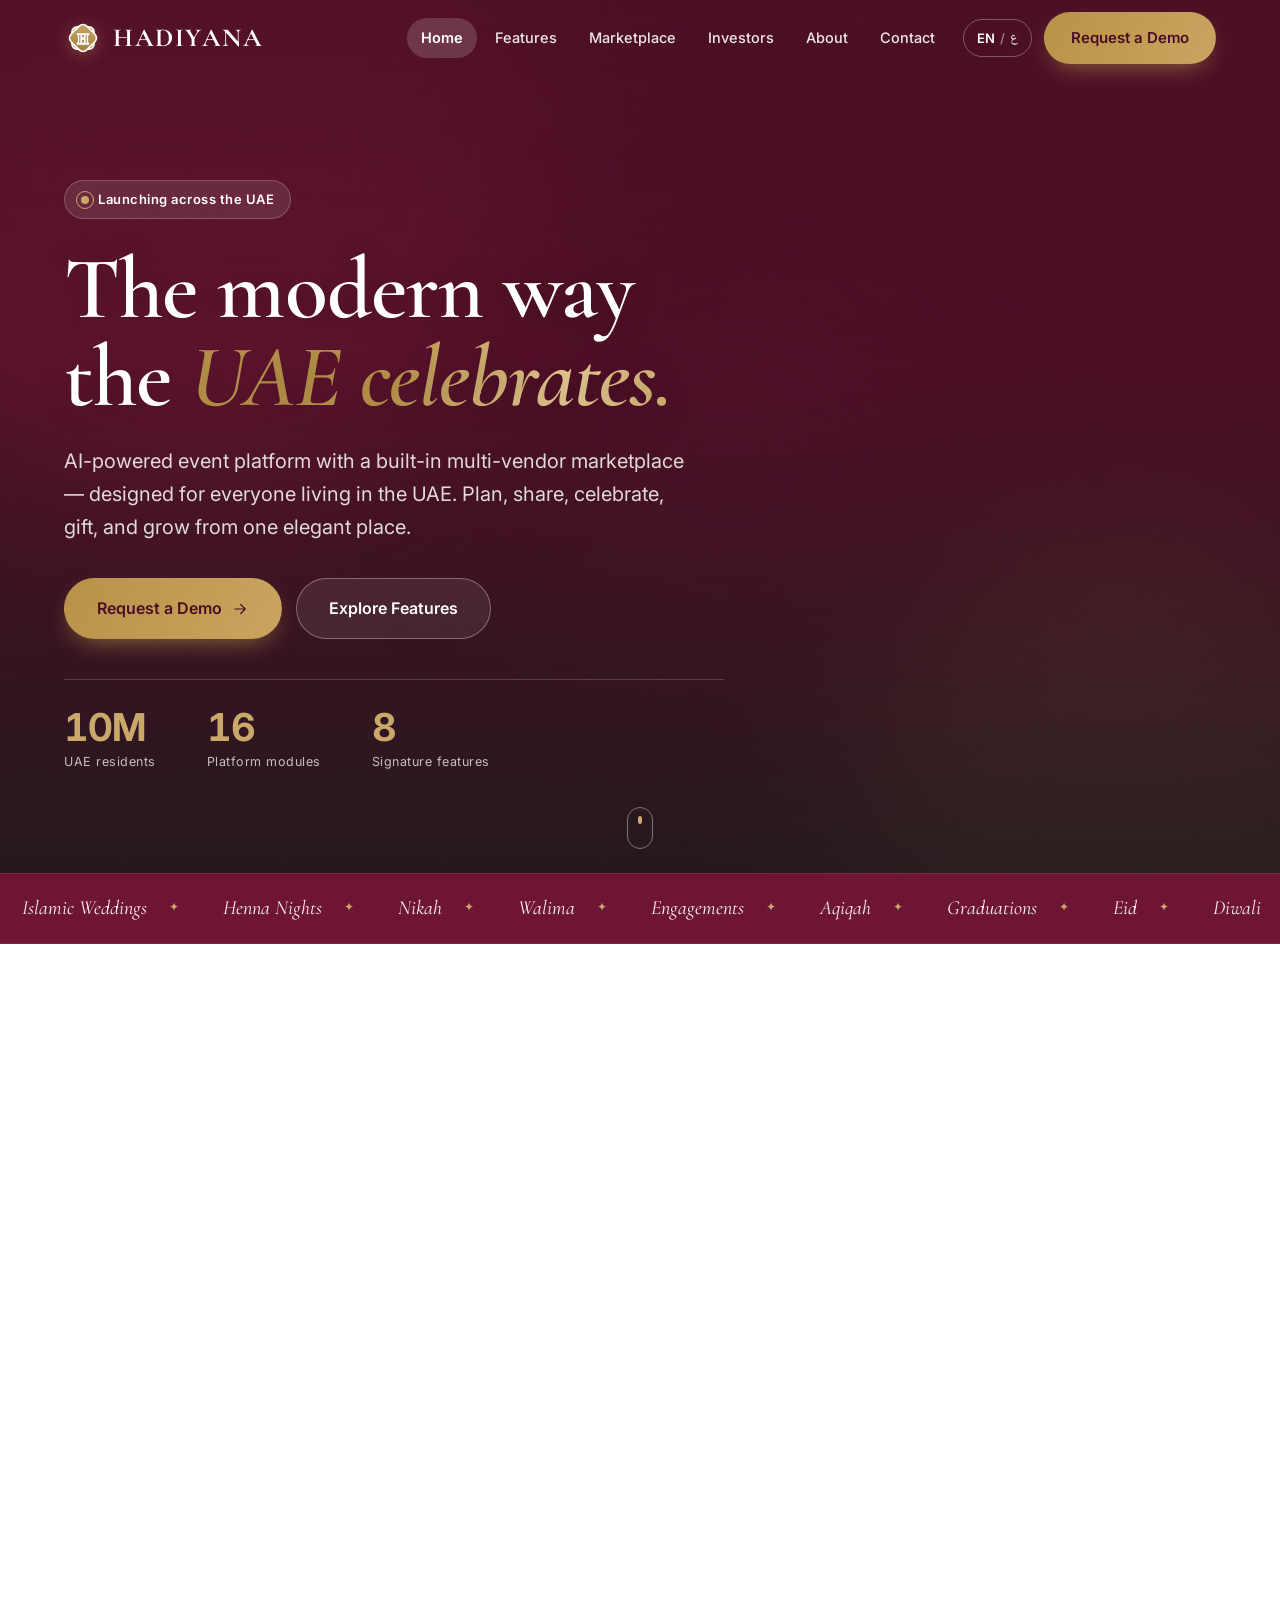
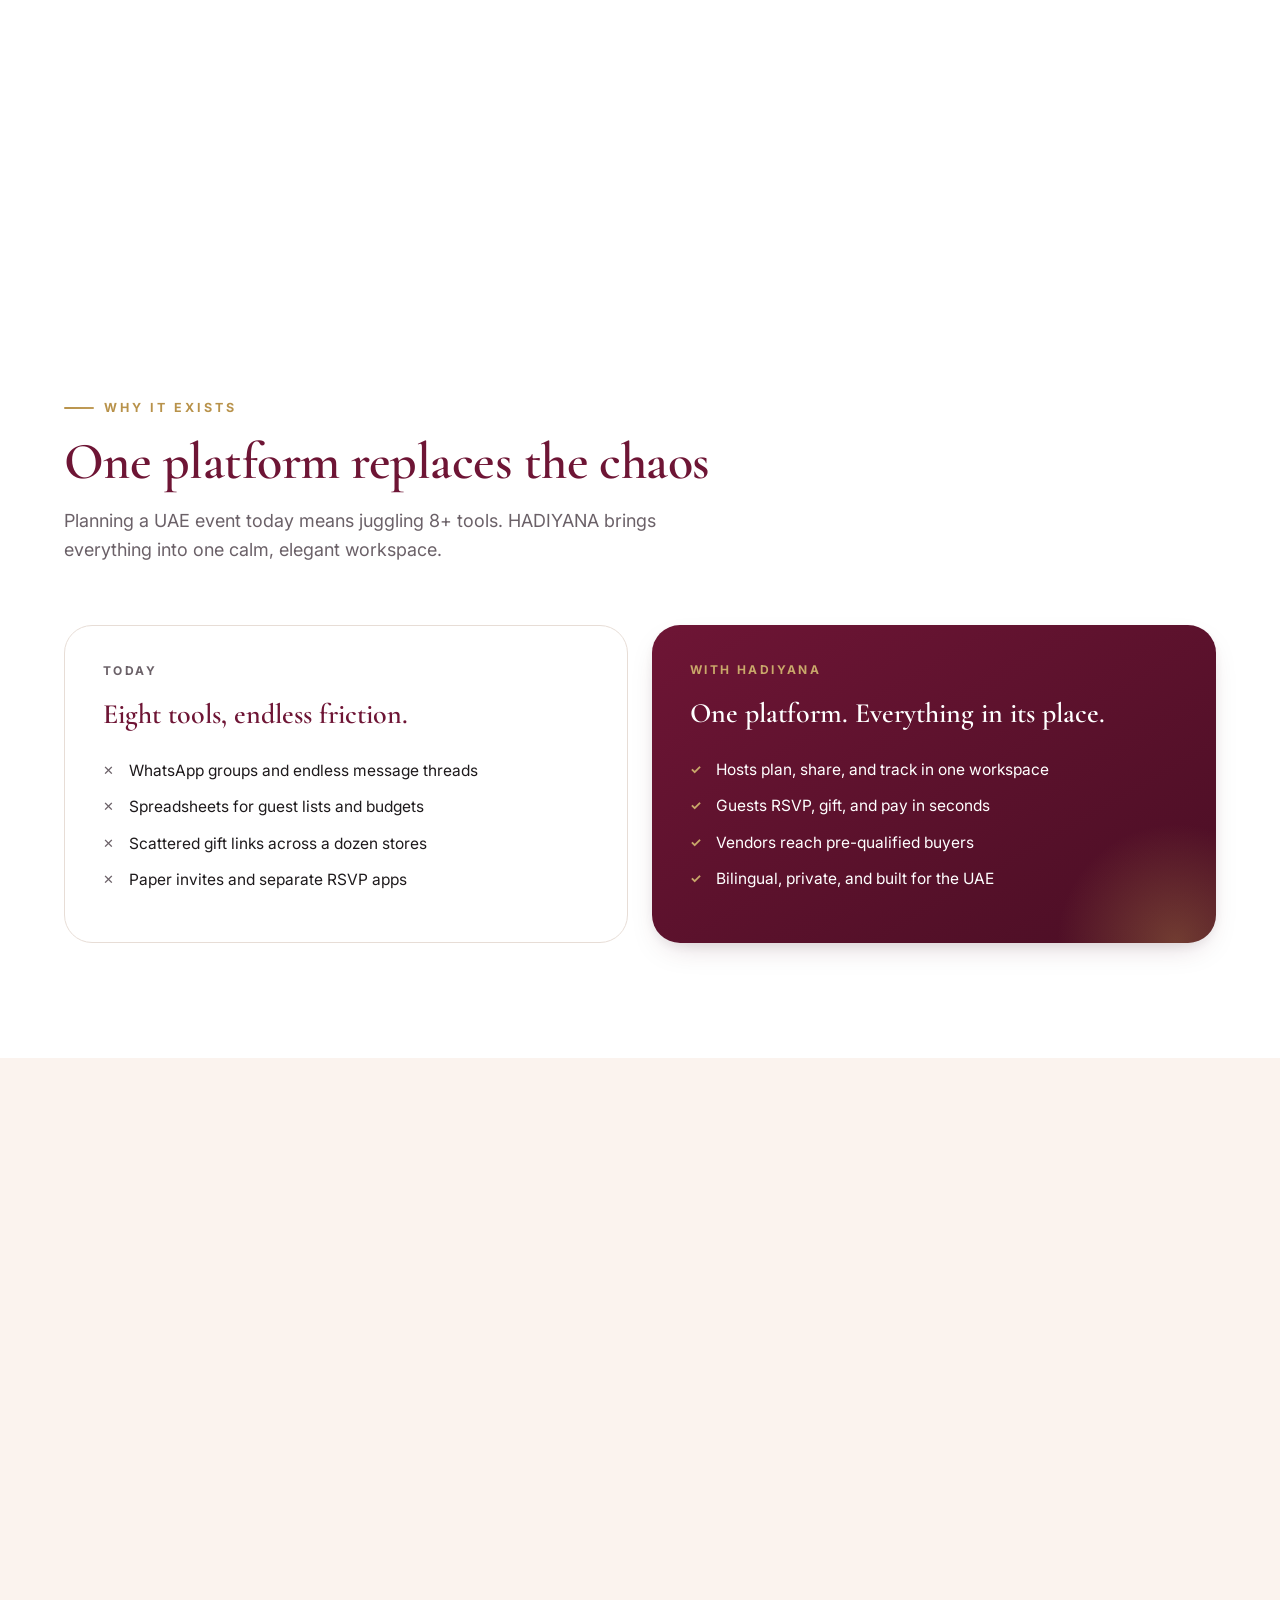
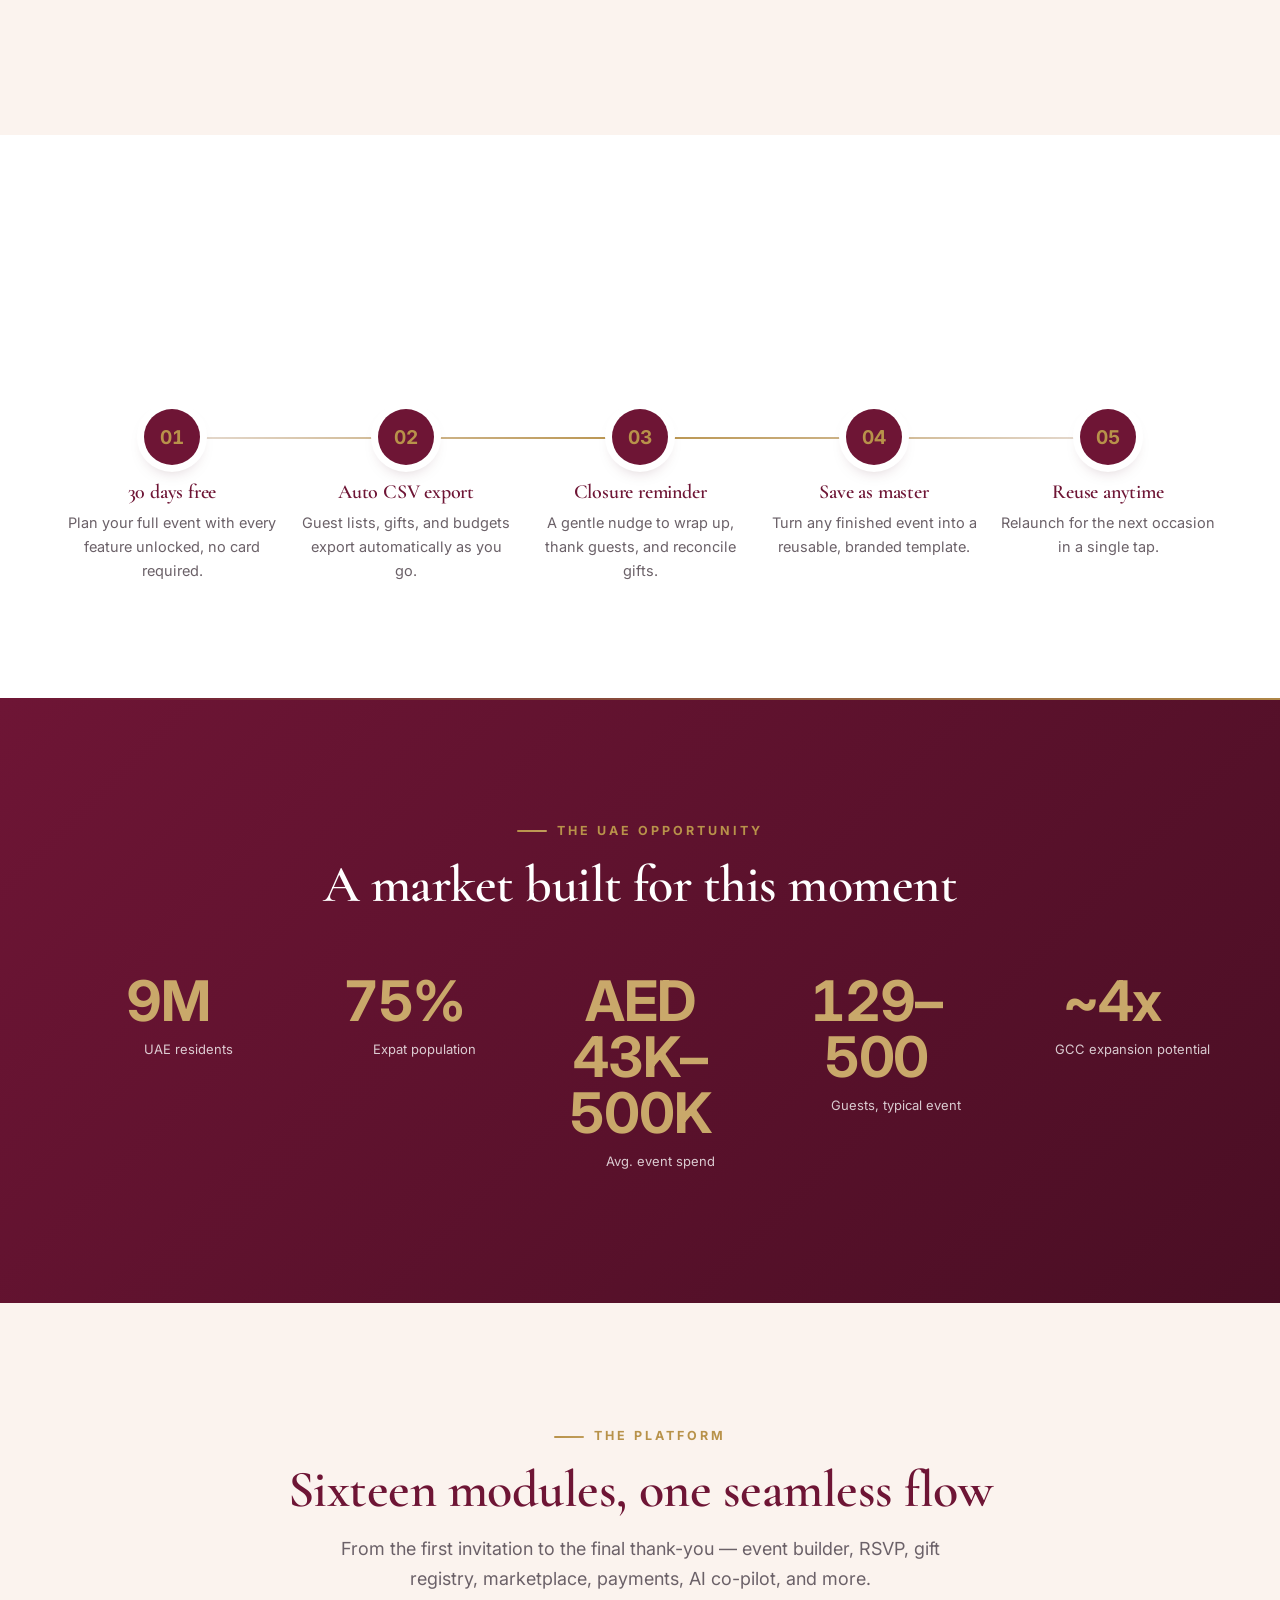
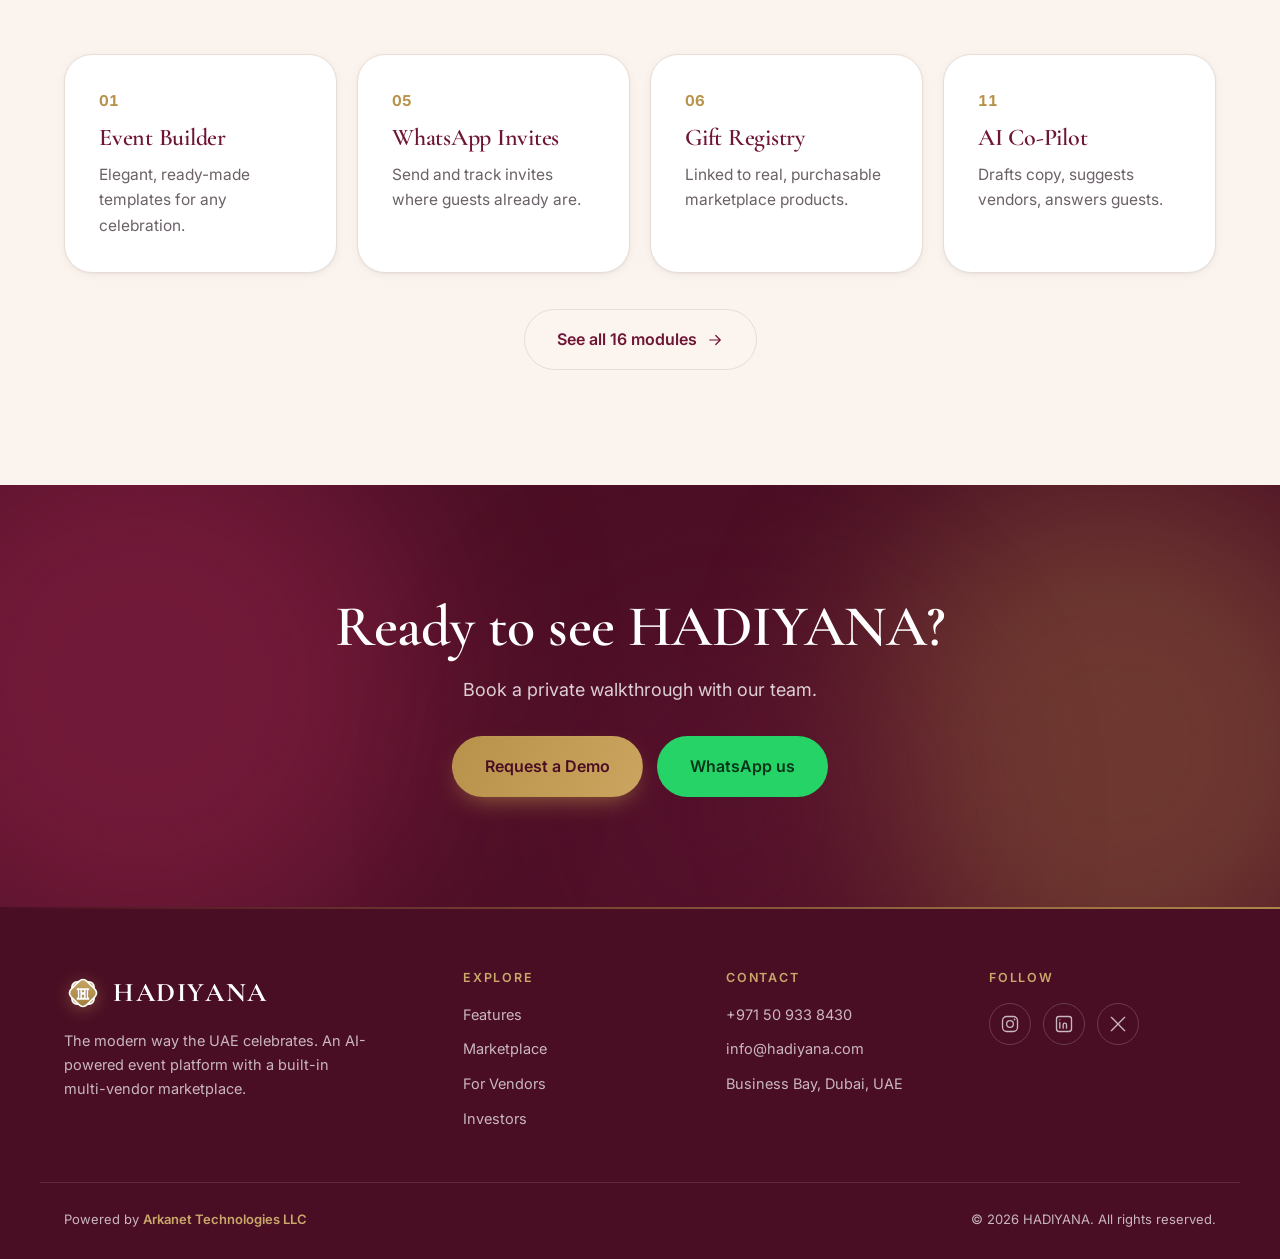
==== commit b43349e4: "Refine HADIYANA UI: logo, video hero, MacBook mockup, fixes - Add an SVG 8-point gold-star logo mono" ====
--- a/hadiyana-site/index.html
+++ b/hadiyana-site/index.html
@@ -27,8 +27,8 @@
   <header class="site-header" id="siteHeader">
     <div class="container nav-wrap">
       <a class="brand" href="index.html" aria-label="HADIYANA home">
+        <svg class="brand__logo" viewBox="0 0 36 36" aria-hidden="true"><defs><linearGradient id="hbrand" x1="0" y1="0" x2="1" y2="1"><stop offset="0" stop-color="#C9A86A"/><stop offset="1" stop-color="#9E7C38"/></linearGradient></defs><g fill="url(#hbrand)"><rect x="7.5" y="7.5" width="21" height="21" rx="5"/><rect x="7.5" y="7.5" width="21" height="21" rx="5" transform="rotate(45 18 18)"/></g><text x="18" y="19" text-anchor="middle" dominant-baseline="central" font-family="Georgia, serif" font-weight="700" font-size="14" fill="#4A0E24">H</text></svg>
         <span class="brand__name">HADIYANA</span>
-        <span class="brand__credit">by Arkanet</span>
       </a>
       <nav class="nav" id="primaryNav" aria-label="Primary">
         <button class="nav__close" id="navClose" aria-label="Close menu">
@@ -62,8 +62,18 @@
       <div class="aurora" aria-hidden="true"><span></span><span></span><span></span></div>
       <div class="grain" aria-hidden="true"></div>
 
-      <div class="container hero__grid">
-        <div class="stagger">
+      <!-- Video background (requires network). SWAP POINT: replace the iframe with
+           <video class="hero__bgvideo" autoplay muted loop playsinline poster="assets/img/hero-poster.jpg">
+             <source src="assets/img/hero.mp4" type="video/mp4"></video>  for a fully offline asset. -->
+      <div class="hero__bg" aria-hidden="true">
+        <iframe src="https://www.youtube-nocookie.com/embed/0T-Np-hEL1Y?autoplay=1&amp;mute=1&amp;loop=1&amp;playlist=0T-Np-hEL1Y&amp;controls=0&amp;showinfo=0&amp;modestbranding=1&amp;rel=0&amp;playsinline=1&amp;disablekb=1&amp;iv_load_policy=3"
+          title="HADIYANA ambient background" tabindex="-1" frameborder="0"
+          allow="autoplay; encrypted-media; picture-in-picture" allowfullscreen></iframe>
+      </div>
+      <div class="hero__overlay" aria-hidden="true"></div>
+
+      <div class="container">
+        <div class="hero__content stagger">
           <p class="hero-pill"><span class="pulse" aria-hidden="true"></span> Launching across the UAE</p>
           <h1 class="hero__title">The modern way the <span class="grad-text">UAE celebrates.</span></h1>
           <p class="hero__sub">AI-powered event platform with a built-in multi-vendor marketplace — designed for everyone living in the UAE. Plan, share, celebrate, gift, and grow from one elegant place.</p>
@@ -79,39 +89,6 @@
             <div class="hero-stat"><div class="hero-stat__num"><span data-countup data-target="8" data-suffix="">0</span></div><div class="hero-stat__label">Signature features</div></div>
           </div>
         </div>
-
-        <!-- Hero visual — SWAP POINT: replace with <img src="assets/img/hero.jpg" alt="…"> -->
-        <div class="hero__visual" aria-hidden="true">
-          <div class="orbit-ring"></div>
-          <div class="phone">
-            <div class="phone__notch"></div>
-            <div class="phone__screen">
-              <span class="mock-eyebrow">Walima · Nikah</span>
-              <span class="mock-title">Sara &amp; Omar</span>
-              <span class="mock-meta">Dubai · 12 Shawwal</span>
-              <div class="mock-row"><span class="mock-dot"></span> 312 guests confirmed</div>
-              <div class="mock-row"><span class="mock-dot mock-dot--gold"></span> Gift registry · 64% claimed</div>
-              <div class="mock-bar"><span></span></div>
-              <div class="mock-chips">
-                <span class="mock-chip">RSVP</span>
-                <span class="mock-chip">Gift</span>
-                <span class="mock-chip mock-chip--solid">Share on WhatsApp</span>
-              </div>
-            </div>
-          </div>
-          <div class="glass-card glass-card--1">
-            <span class="glass-card__icon"><svg viewBox="0 0 24 24"><path d="M20 6L9 17l-5-5"/></svg></span>
-            <span>312 RSVPs<small>confirmed in real time</small></span>
-          </div>
-          <div class="glass-card glass-card--2">
-            <span class="glass-card__icon"><svg viewBox="0 0 24 24"><path d="M20 12v9H4v-9M2 7h20v5H2zM12 22V7"/></svg></span>
-            <span>Gift received<small>AED 1,200 · Crystal set</small></span>
-          </div>
-          <div class="glass-card glass-card--3">
-            <span class="glass-card__icon"><svg viewBox="0 0 24 24"><circle cx="12" cy="12" r="9"/><path d="M12 7v5l3.5 2"/></svg></span>
-            <span>Hijri reminder<small>Henna night · 10 Shawwal</small></span>
-          </div>
-        </div>
       </div>
       <div class="scroll-cue" aria-hidden="true"></div>
     </section>
@@ -127,6 +104,34 @@
         </div>
       </div>
     </div>
+
+    <!-- ============ PRODUCT PREVIEW (MacBook) ============ -->
+    <section class="section" aria-labelledby="preview-title">
+      <div class="container">
+        <div class="section-head section-head--center" data-reveal>
+          <p class="eyebrow">A closer look</p>
+          <h2 class="section-title" id="preview-title">Designed to feel effortless</h2>
+          <p class="section-sub">One calm dashboard for guests, gifts, vendors, and timelines — beautiful in Arabic and English.</p>
+        </div>
+        <div data-reveal>
+          <div class="macbook macbook--float" aria-hidden="true">
+            <div class="macbook__screen">
+              <span class="macbook__cam"></span>
+              <div class="macbook__ui">
+                <div class="mb-top"><span class="mb-logo">HADIYANA</span><span class="mb-pillrow"><i></i><i></i><i></i></span></div>
+                <div class="mb-grid">
+                  <div class="mb-card mb-card--lg"><span class="mb-eyebrow">Upcoming</span><span class="mb-title">Sara &amp; Omar — Walima</span><div class="mb-bar"><span></span></div><span class="mb-meta">312 / 400 guests · 78% sold</span></div>
+                  <div class="mb-card"><span class="mb-stat">312</span><span class="mb-meta">RSVPs confirmed</span></div>
+                  <div class="mb-card"><span class="mb-stat">AED 48K</span><span class="mb-meta">Gifts received</span></div>
+                  <div class="mb-card mb-card--wide"><span class="mb-eyebrow">Booked vendors</span><div class="mb-chips"><b>Catering</b><b>Décor</b><b>Photography</b><b>Henna</b></div></div>
+                </div>
+              </div>
+            </div>
+            <div class="macbook__base"></div>
+          </div>
+        </div>
+      </div>
+    </section>
 
     <!-- ============ PROBLEM → SOLUTION ============ -->
     <section class="section" aria-labelledby="why-title">
@@ -262,7 +267,10 @@
   <footer class="site-footer">
     <div class="container footer-grid">
       <div class="footer-brand">
-        <span class="brand__name brand__name--footer">HADIYANA</span>
+        <a class="brand" href="index.html" aria-label="HADIYANA home">
+          <svg class="brand__logo" viewBox="0 0 36 36" aria-hidden="true"><defs><linearGradient id="hbrandf" x1="0" y1="0" x2="1" y2="1"><stop offset="0" stop-color="#C9A86A"/><stop offset="1" stop-color="#9E7C38"/></linearGradient></defs><g fill="url(#hbrandf)"><rect x="7.5" y="7.5" width="21" height="21" rx="5"/><rect x="7.5" y="7.5" width="21" height="21" rx="5" transform="rotate(45 18 18)"/></g><text x="18" y="19" text-anchor="middle" dominant-baseline="central" font-family="Georgia, serif" font-weight="700" font-size="14" fill="#4A0E24">H</text></svg>
+          <span class="brand__name brand__name--footer">HADIYANA</span>
+        </a>
         <p>The modern way the UAE celebrates. An AI-powered event platform with a built-in multi-vendor marketplace.</p>
       </div>
       <nav class="footer-col" aria-label="Explore">
@@ -274,10 +282,9 @@
       </nav>
       <div class="footer-col">
         <h4>Contact</h4>
-        <a href="mailto:info@arkanet.ae">info@arkanet.ae</a>
         <a href="tel:+971509338430">+971 50 933 8430</a>
-        <a href="https://www.arkanet.ae" target="_blank" rel="noopener">www.arkanet.ae</a>
-        <span>Dubai, UAE</span>
+        <a href="mailto:info@hadiyana.com">info@hadiyana.com</a>
+        <span>Business Bay, Dubai, UAE</span>
       </div>
       <div class="footer-col">
         <h4>Follow</h4>
--- a/hadiyana-site/css/styles.css
+++ b/hadiyana-site/css/styles.css
@@ -1,8 +1,11 @@
 /* =============================================================
    HADIYANA — multi-page marketing site
-   Modern UI: aurora heroes, glass cards, staggered reveals,
-   marquee, tilt. Pure CSS; RTL-ready via logical properties.
+   Modern UI: video/aurora heroes, glass + macbook mockups,
+   animated borders, staggered reveals, marquee, tilt.
+   Pure CSS; RTL-ready via logical properties.
    ============================================================= */
+
+@property --bd { syntax: "<angle>"; inherits: false; initial-value: 0deg; }
 
 :root {
   --burgundy:       #6E1535;
@@ -18,6 +21,8 @@
 
   --serif: "Cormorant Garamond", "Noto Naskh Arabic", Georgia, serif;
   --sans:  "Inter", "Noto Naskh Arabic", -apple-system, BlinkMacSystemFont, "Segoe UI", sans-serif;
+  /* dedicated face for figures — geometric, tabular, legible */
+  --num:   "Inter", "Segoe UI", system-ui, sans-serif;
 
   --radius-sm: 12px;
   --radius:    18px;
@@ -54,6 +59,10 @@
 svg { width: 20px; height: 20px; fill: none; stroke: currentColor; stroke-width: 1.6; stroke-linecap: round; stroke-linejoin: round; }
 :focus-visible { outline: 2px solid var(--champagne-gold); outline-offset: 3px; border-radius: 4px; }
 
+/* figures use the numeric face, tabular + tight */
+.num, .stat__num, .hero-stat__num, .flow__big, .tl-step__n, .stepper__n,
+.card__num, .mb-stat, .mb-title { font-family: var(--num); font-variant-numeric: tabular-nums; letter-spacing: -.02em; }
+
 .skip-link {
   position: absolute; inset-inline-start: 12px; top: -60px;
   background: var(--burgundy); color: #fff; padding: 10px 16px;
@@ -67,6 +76,15 @@
 .section--cream { background: var(--cream); }
 .section--ink { background: var(--burgundy-deep); color: #fff; }
 
+/* animated top rule on highlighted sections */
+.section--ink, .stats-band { position: relative; }
+.section--ink::before, .stats-band::before {
+  content: ""; position: absolute; inset-inline: 0; top: 0; height: 2px;
+  background: linear-gradient(90deg, transparent, var(--champagne-gold), transparent);
+  background-size: 220% 100%; animation: slideRule 5s linear infinite;
+}
+@keyframes slideRule { to { background-position: -220% 0; } }
+
 /* ---------- Scroll progress ---------- */
 .progress-bar {
   position: fixed; top: 0; inset-inline-start: 0; height: 3px; width: 0%;
@@ -77,13 +95,18 @@
 /* ---------- Typography helpers ---------- */
 .eyebrow {
   display: inline-flex; align-items: center; gap: 10px;
-  text-transform: uppercase; letter-spacing: .24em; font-size: 12px; font-weight: 700;
+  text-transform: uppercase; letter-spacing: .24em; font-size: 12.5px; font-weight: 700;
   color: var(--champagne-gold); margin-bottom: 14px;
 }
-.eyebrow::before { content: ""; width: 28px; height: 1.5px; background: var(--champagne-gold); }
-.section-title { font-size: clamp(30px, 4.2vw, 52px); color: var(--burgundy); }
+.eyebrow::before {
+  content: ""; width: 30px; height: 2px; border-radius: 2px;
+  background: linear-gradient(90deg, var(--champagne-gold), var(--gold-soft));
+  background-size: 200% 100%; animation: shimmer 3s linear infinite;
+}
+.section-title { font-size: clamp(31px, 4.2vw, 52px); color: var(--burgundy); }
 .section-title--light { color: #fff; }
-.section-sub { color: var(--muted); font-size: clamp(15.5px, 1.5vw, 18px); margin-top: 16px; max-width: 56ch; }
+.section-sub { color: var(--muted); font-size: clamp(16px, 1.5vw, 18px); margin-top: 16px; max-width: 56ch; }
+.section--ink .section-sub { color: rgba(255,255,255,.78); }
 .section-head { margin-bottom: clamp(36px, 5vw, 60px); max-width: 780px; }
 .section-head--center { margin-inline: auto; text-align: center; }
 .section-head--center .eyebrow { justify-content: center; }
@@ -108,8 +131,7 @@
   border: 1.5px solid transparent;
   border-radius: 999px;
   transition: transform .2s var(--ease-spring), background .25s var(--ease), color .25s var(--ease), box-shadow .25s var(--ease), border-color .25s var(--ease);
-  overflow: hidden;
-  white-space: nowrap;
+  overflow: hidden; white-space: nowrap;
 }
 .btn:hover { transform: translateY(-2px); }
 .btn:active { transform: translateY(0); }
@@ -127,85 +149,112 @@
 .btn--gold::after {
   content: ""; position: absolute; inset: 0;
   background: linear-gradient(105deg, transparent 35%, rgba(255,255,255,.5) 50%, transparent 65%);
-  transform: translateX(-120%);
-  transition: transform .6s var(--ease);
+  transform: translateX(-120%); transition: transform .6s var(--ease);
 }
 .btn--gold:hover::after { transform: translateX(120%); }
 .btn--gold:hover { box-shadow: 0 16px 34px -12px rgba(184,146,74,.9); }
 
-.btn--ghost { background: rgba(255,255,255,.06); color: var(--burgundy); border-color: var(--line); backdrop-filter: blur(6px); }
+.btn--ghost { background: rgba(255,255,255,.06); color: var(--burgundy); border-color: var(--line); }
 .btn--ghost:hover { border-color: var(--champagne-gold); background: rgba(184,146,74,.07); }
-.btn--ghost-light { background: rgba(255,255,255,.08); color: #fff; border-color: rgba(255,255,255,.3); backdrop-filter: blur(6px); }
-.btn--ghost-light:hover { background: rgba(255,255,255,.16); border-color: rgba(255,255,255,.6); }
+.btn--ghost-light { background: rgba(255,255,255,.08); color: #fff; border-color: rgba(255,255,255,.32); backdrop-filter: blur(6px); }
+.btn--ghost-light:hover { background: rgba(255,255,255,.18); border-color: rgba(255,255,255,.6); }
 .btn--whatsapp { background: var(--whatsapp); color: #06351a; }
 .btn--whatsapp:hover { background: #1fc25c; }
 
 /* ============================================================
-   HEADER
+   HEADER — adaptive (light over dark hero, dark when scrolled)
    ============================================================ */
 .site-header {
   position: fixed; inset-block-start: 0; inset-inline: 0; z-index: 100;
-  transition: background .3s var(--ease), box-shadow .3s var(--ease), border-color .3s var(--ease), transform .3s var(--ease);
+  color: #fff; /* sets currentColor for brand wordmark over hero */
+  transition: background .3s var(--ease), box-shadow .3s var(--ease), border-color .3s var(--ease);
   border-bottom: 1px solid transparent;
 }
 .site-header.is-scrolled {
-  background: rgba(251,243,238,.82);
+  background: rgba(251,243,238,.86);
   backdrop-filter: saturate(160%) blur(16px);
+  -webkit-backdrop-filter: saturate(160%) blur(16px);
   border-bottom-color: var(--line);
   box-shadow: var(--shadow-sm);
+  color: var(--burgundy);
 }
 .nav-wrap { display: flex; align-items: center; justify-content: space-between; min-height: 76px; gap: 20px; }
 
-.brand { display: flex; flex-direction: column; line-height: 1; flex-shrink: 0; }
-.brand__name { font-family: var(--serif); font-weight: 700; font-size: 25px; letter-spacing: .05em; color: var(--burgundy); }
-.brand__credit { font-size: 10px; letter-spacing: .24em; text-transform: uppercase; color: var(--champagne-gold); margin-top: 3px; }
+.brand { display: inline-flex; align-items: center; gap: 11px; flex-shrink: 0; color: inherit; }
+.brand__logo { width: 38px; height: 38px; flex-shrink: 0; filter: drop-shadow(0 3px 8px rgba(184,146,74,.4)); }
+.brand__name { font-family: var(--serif); font-weight: 700; font-size: 26px; letter-spacing: .06em; color: currentColor; }
 
 .nav { display: flex; align-items: center; gap: 4px; }
 .nav > a {
-  font-size: 14.5px; font-weight: 500; color: var(--ink);
+  font-size: 14.5px; font-weight: 500; color: rgba(255,255,255,.9);
   padding: 8px 14px; border-radius: 999px;
   transition: color .2s var(--ease), background .2s var(--ease);
 }
-.nav > a:hover { color: var(--burgundy); background: rgba(110,21,53,.06); }
-.nav > a.is-current { color: var(--burgundy); background: rgba(110,21,53,.08); font-weight: 600; }
+.nav > a:hover { color: #fff; background: rgba(255,255,255,.12); }
+.nav > a.is-current { color: #fff; background: rgba(255,255,255,.16); font-weight: 600; }
+.site-header.is-scrolled .nav > a { color: var(--ink); }
+.site-header.is-scrolled .nav > a:hover { color: var(--burgundy); background: rgba(110,21,53,.06); }
+.site-header.is-scrolled .nav > a.is-current { color: var(--burgundy); background: rgba(110,21,53,.09); }
 
 .nav__actions { display: flex; align-items: center; gap: 12px; margin-inline-start: 10px; }
 .nav__close { display: none; background: none; border: 0; color: var(--burgundy); }
 
 .lang-toggle {
   display: inline-flex; align-items: center; gap: 5px;
-  background: none; border: 1.5px solid var(--line); border-radius: 999px;
-  padding: 7px 13px; font-size: 13px; font-weight: 600; color: var(--muted);
-  transition: border-color .2s var(--ease);
-}
-.lang-toggle:hover { border-color: var(--champagne-gold); }
-.lang-toggle__opt.is-active { color: var(--burgundy); }
-.lang-toggle__sep { color: var(--line); }
+  background: none; border: 1.5px solid rgba(255,255,255,.3); border-radius: 999px;
+  padding: 7px 13px; font-size: 13px; font-weight: 600; color: rgba(255,255,255,.85);
+  transition: border-color .2s var(--ease), color .2s var(--ease);
+}
+.lang-toggle:hover { border-color: var(--gold-soft); }
+.lang-toggle__opt.is-active { color: #fff; }
+.lang-toggle__sep { opacity: .5; }
+.site-header.is-scrolled .lang-toggle { border-color: var(--line); color: var(--muted); }
+.site-header.is-scrolled .lang-toggle__opt.is-active { color: var(--burgundy); }
 
 .hamburger { display: none; flex-direction: column; gap: 5px; background: none; border: 0; padding: 10px; }
-.hamburger span { width: 24px; height: 2px; background: var(--burgundy); border-radius: 2px; }
-
-.nav-scrim { position: fixed; inset: 0; background: rgba(30,26,28,.5); z-index: 90; opacity: 0; transition: opacity .3s var(--ease); }
+.hamburger span { width: 24px; height: 2px; background: #fff; border-radius: 2px; transition: background .25s var(--ease); }
+.site-header.is-scrolled .hamburger span { background: var(--burgundy); }
+
+.nav-scrim { position: fixed; inset: 0; background: rgba(30,26,28,.55); z-index: 90; opacity: 0; transition: opacity .3s var(--ease); }
 .nav-scrim.is-open { opacity: 1; }
 
-/* ============================================================
-   HOME HERO — aurora + floating glass
+/* When the mobile menu is open: kill the header's backdrop-filter so the
+   fixed nav panel is positioned against the viewport (not a clipped,
+   semi-transparent header box), and keep the bar controls legible. */
+body.menu-open .site-header {
+  background: transparent !important; box-shadow: none !important;
+  border-bottom-color: transparent !important;
+  backdrop-filter: none !important; -webkit-backdrop-filter: none !important;
+}
+body.menu-open .brand { color: #fff; }
+body.menu-open .hamburger span { background: #fff; }
+
+/* ============================================================
+   HOME HERO — video / aurora background
    ============================================================ */
 .hero {
-  position: relative;
-  min-height: 92vh;
+  position: relative; min-height: 92vh;
   display: flex; align-items: center;
-  padding-block: clamp(130px, 16vw, 170px) clamp(60px, 7vw, 90px);
-  background: var(--burgundy-deep);
-  color: #fff;
-  overflow: clip;
-  isolation: isolate;
-}
-.aurora { position: absolute; inset: 0; z-index: -2; overflow: hidden; }
-.aurora span {
-  position: absolute; border-radius: 50%; filter: blur(90px); opacity: .55;
-  will-change: transform;
-}
+  padding-block: clamp(140px, 16vw, 180px) clamp(70px, 8vw, 100px);
+  background: var(--burgundy-deep); color: #fff;
+  overflow: clip; isolation: isolate;
+}
+/* Video background (needs network). SWAP POINT: replace the iframe with
+   a <video> element + assets/img poster for a fully-offline asset. */
+.hero__bg { position: absolute; inset: 0; z-index: -3; overflow: hidden; }
+.hero__bg iframe, .hero__bg video {
+  position: absolute; top: 50%; left: 50%;
+  width: 100vw; height: 56.25vw; min-height: 100%; min-width: 177.78vh;
+  transform: translate(-50%, -50%); border: 0; object-fit: cover; pointer-events: none;
+}
+.hero__overlay {
+  position: absolute; inset: 0; z-index: -2;
+  background: linear-gradient(180deg, rgba(74,14,36,.8), rgba(74,14,36,.5) 42%, rgba(30,26,28,.85));
+}
+
+/* aurora fallback sits behind the video (visible if it fails / offline) */
+.aurora { position: absolute; inset: 0; z-index: -4; overflow: hidden; }
+.aurora span { position: absolute; border-radius: 50%; filter: blur(90px); opacity: .55; will-change: transform; }
 .aurora span:nth-child(1) { width: 55vw; height: 55vw; background: #8E2247; top: -22%; inset-inline-start: -12%; animation: drift1 16s ease-in-out infinite alternate; }
 .aurora span:nth-child(2) { width: 42vw; height: 42vw; background: #B8924A; bottom: -25%; inset-inline-end: -8%; opacity: .32; animation: drift2 20s ease-in-out infinite alternate; }
 .aurora span:nth-child(3) { width: 30vw; height: 30vw; background: #5d1130; top: 32%; inset-inline-start: 42%; opacity: .5; animation: drift3 14s ease-in-out infinite alternate; }
@@ -214,36 +263,29 @@
 @keyframes drift3 { to { transform: translate(-14%, 11%) scale(.9); } }
 
 .grain {
-  position: absolute; inset: 0; z-index: -1; pointer-events: none; opacity: .14; mix-blend-mode: overlay;
+  position: absolute; inset: 0; z-index: -1; pointer-events: none; opacity: .12; mix-blend-mode: overlay;
   background-image: url("data:image/svg+xml,%3Csvg xmlns='http://www.w3.org/2000/svg' width='160' height='160'%3E%3Cfilter id='n'%3E%3CfeTurbulence type='fractalNoise' baseFrequency='.9' numOctaves='2'/%3E%3C/filter%3E%3Crect width='160' height='160' filter='url(%23n)' opacity='.6'/%3E%3C/svg%3E");
 }
 
-.hero__grid { display: grid; grid-template-columns: 1.05fr .95fr; gap: clamp(36px, 5vw, 72px); align-items: center; }
-
+.hero__content { max-width: 660px; }
 .hero-pill {
   display: inline-flex; align-items: center; gap: 9px;
   padding: 8px 16px; border-radius: 999px;
-  background: rgba(255,255,255,.08); border: 1px solid rgba(255,255,255,.18);
+  background: rgba(255,255,255,.1); border: 1px solid rgba(255,255,255,.2);
   backdrop-filter: blur(8px);
-  font-size: 13px; font-weight: 600; letter-spacing: .04em;
-  margin-bottom: 26px;
-}
-.hero-pill .pulse {
-  width: 8px; height: 8px; border-radius: 50%; background: var(--gold-soft); position: relative;
-}
-.hero-pill .pulse::after {
-  content: ""; position: absolute; inset: -5px; border-radius: 50%;
-  border: 1.5px solid var(--gold-soft); animation: pulse 2s var(--ease) infinite;
-}
+  font-size: 13px; font-weight: 600; letter-spacing: .04em; margin-bottom: 26px;
+}
+.hero-pill .pulse { width: 8px; height: 8px; border-radius: 50%; background: var(--gold-soft); position: relative; }
+.hero-pill .pulse::after { content: ""; position: absolute; inset: -5px; border-radius: 50%; border: 1.5px solid var(--gold-soft); animation: pulse 2s var(--ease) infinite; }
 @keyframes pulse { 0% { transform: scale(.5); opacity: 1; } 100% { transform: scale(1.4); opacity: 0; } }
 
-.hero__title { font-size: clamp(44px, 6.8vw, 86px); color: #fff; line-height: 1; }
-.hero__sub { font-size: clamp(16px, 1.7vw, 19.5px); color: rgba(255,255,255,.78); margin-block: 24px 34px; max-width: 46ch; }
+.hero__title { font-size: clamp(46px, 7vw, 88px); color: #fff; line-height: 1; text-shadow: 0 2px 30px rgba(0,0,0,.25); }
+.hero__sub { font-size: clamp(16.5px, 1.7vw, 20px); color: rgba(255,255,255,.84); margin-block: 24px 34px; max-width: 48ch; }
 .hero__cta { display: flex; flex-wrap: wrap; gap: 14px; margin-bottom: 40px; }
 
-.hero-stats { display: flex; gap: clamp(24px, 4vw, 52px); flex-wrap: wrap; padding-top: 28px; border-top: 1px solid rgba(255,255,255,.14); }
-.hero-stat__num { font-family: var(--serif); font-size: clamp(26px, 3vw, 38px); font-weight: 700; color: var(--gold-soft); line-height: 1; }
-.hero-stat__label { font-size: 12.5px; color: rgba(255,255,255,.66); margin-top: 6px; letter-spacing: .04em; }
+.hero-stats { display: flex; gap: clamp(24px, 4vw, 52px); flex-wrap: wrap; padding-top: 28px; border-top: 1px solid rgba(255,255,255,.18); }
+.hero-stat__num { font-size: clamp(28px, 3vw, 40px); font-weight: 700; color: var(--gold-soft); line-height: 1; }
+.hero-stat__label { font-size: 12.5px; color: rgba(255,255,255,.72); margin-top: 6px; letter-spacing: .04em; }
 
 /* Staggered entrance */
 .stagger > * { opacity: 0; transform: translateY(26px); animation: rise .9s var(--ease) forwards; }
@@ -254,68 +296,8 @@
 .stagger > *:nth-child(5) { animation-delay: .45s; }
 @keyframes rise { to { opacity: 1; transform: none; } }
 
-/* Hero visual: phone + floating glass cards */
-.hero__visual { position: relative; display: grid; place-items: center; min-height: 480px; animation: rise 1s .3s var(--ease) both; }
-.orbit-ring {
-  position: absolute; width: min(520px, 95%); aspect-ratio: 1; border-radius: 50%;
-  border: 1px dashed rgba(255,255,255,.18);
-  animation: spin 50s linear infinite;
-}
-.orbit-ring::before {
-  content: ""; position: absolute; top: -5px; left: 50%; width: 10px; height: 10px;
-  border-radius: 50%; background: var(--gold-soft); box-shadow: 0 0 16px var(--gold-soft);
-}
-@keyframes spin { to { transform: rotate(360deg); } }
-
-.phone {
-  position: relative; z-index: 2; width: min(270px, 72%); aspect-ratio: 270/560;
-  background: linear-gradient(160deg, #7d1a3d, var(--burgundy-deep));
-  border-radius: 42px; padding: 13px;
-  box-shadow: var(--shadow-lg), inset 0 0 0 1.5px rgba(255,255,255,.12);
-  animation: floaty 7s ease-in-out infinite;
-}
-@keyframes floaty { 0%,100% { transform: translateY(0) rotate(-1deg); } 50% { transform: translateY(-16px) rotate(1deg); } }
-.phone__notch { position: absolute; top: 15px; inset-inline: 0; margin-inline: auto; width: 86px; height: 7px; border-radius: 999px; background: rgba(255,255,255,.25); }
-.phone__screen { height: 100%; background: var(--cream); border-radius: 30px; padding: 28px 18px 18px; display: flex; flex-direction: column; gap: 12px; color: var(--ink); }
-.mock-eyebrow { font-size: 10px; letter-spacing: .18em; text-transform: uppercase; color: var(--champagne-gold); font-weight: 700; }
-.mock-title { font-family: var(--serif); font-size: 25px; font-weight: 700; color: var(--burgundy); }
-.mock-meta { font-size: 12px; color: var(--muted); padding-bottom: 10px; border-bottom: 1px solid var(--line); }
-.mock-row { display: flex; align-items: center; gap: 9px; font-size: 12.5px; font-weight: 500; }
-.mock-dot { width: 9px; height: 9px; border-radius: 50%; background: var(--burgundy); flex-shrink: 0; }
-.mock-dot--gold { background: var(--champagne-gold); }
-.mock-bar { height: 8px; border-radius: 999px; background: var(--line); overflow: hidden; }
-.mock-bar span { display: block; height: 100%; width: 0; border-radius: 999px; background: linear-gradient(90deg, var(--burgundy), var(--champagne-gold)); animation: fill 1.6s 1s var(--ease) forwards; }
-@keyframes fill { to { width: 78%; } }
-.mock-chips { margin-top: auto; display: flex; flex-wrap: wrap; gap: 6px; }
-.mock-chip { font-size: 11px; font-weight: 600; padding: 6px 11px; border-radius: 999px; background: #fff; border: 1px solid var(--line); color: var(--burgundy); }
-.mock-chip--solid { background: var(--whatsapp); color: #06351a; border-color: transparent; flex-basis: 100%; text-align: center; }
-
-.glass-card {
-  position: absolute; z-index: 3;
-  display: flex; align-items: center; gap: 12px;
-  padding: 14px 18px; border-radius: 16px;
-  background: rgba(255,255,255,.1); border: 1px solid rgba(255,255,255,.22);
-  backdrop-filter: blur(14px); box-shadow: var(--shadow-md);
-  font-size: 13px; font-weight: 600; color: #fff;
-  animation: floaty 6s ease-in-out infinite;
-}
-.glass-card small { display: block; font-weight: 400; font-size: 11.5px; color: rgba(255,255,255,.7); }
-.glass-card__icon {
-  width: 38px; height: 38px; border-radius: 11px; display: grid; place-items: center; flex-shrink: 0;
-  background: rgba(184,146,74,.25); color: var(--gold-soft);
-}
-.glass-card--1 { top: 12%; inset-inline-start: 0; animation-delay: .8s; }
-.glass-card--2 { bottom: 18%; inset-inline-end: 0; animation-delay: 1.6s; }
-.glass-card--3 { top: 52%; inset-inline-start: -4%; animation-delay: 2.4s; }
-
-.scroll-cue {
-  position: absolute; bottom: 26px; inset-inline: 0; margin-inline: auto; width: 26px; height: 42px;
-  border: 1.5px solid rgba(255,255,255,.35); border-radius: 999px;
-}
-.scroll-cue::before {
-  content: ""; position: absolute; top: 8px; left: 50%; width: 4px; height: 8px; margin-left: -2px;
-  border-radius: 999px; background: var(--gold-soft); animation: cue 1.8s var(--ease) infinite;
-}
+.scroll-cue { position: absolute; bottom: 24px; inset-inline: 0; margin-inline: auto; width: 26px; height: 42px; border: 1.5px solid rgba(255,255,255,.4); border-radius: 999px; z-index: 1; }
+.scroll-cue::before { content: ""; position: absolute; top: 8px; left: 50%; width: 4px; height: 8px; margin-left: -2px; border-radius: 999px; background: var(--gold-soft); animation: cue 1.8s var(--ease) infinite; }
 @keyframes cue { 0% { transform: translateY(0); opacity: 1; } 70% { transform: translateY(14px); opacity: 0; } 100% { opacity: 0; } }
 
 /* ============================================================
@@ -323,30 +305,64 @@
    ============================================================ */
 .page-hero {
   position: relative;
-  padding-block: clamp(140px, 17vw, 190px) clamp(56px, 7vw, 84px);
+  padding-block: clamp(150px, 17vw, 200px) clamp(60px, 7vw, 88px);
   background: var(--burgundy-deep); color: #fff;
-  overflow: clip; isolation: isolate;
-  text-align: center;
-}
+  overflow: clip; isolation: isolate; text-align: center;
+}
+.page-hero .aurora { z-index: -2; }
 .page-hero .eyebrow { justify-content: center; }
-.page-hero__title { font-size: clamp(38px, 5.6vw, 68px); color: #fff; }
-.page-hero__sub { color: rgba(255,255,255,.78); font-size: clamp(15.5px, 1.6vw, 18.5px); max-width: 58ch; margin: 18px auto 0; }
+.page-hero__title { font-size: clamp(40px, 5.6vw, 68px); color: #fff; }
+.page-hero__sub { color: rgba(255,255,255,.8); font-size: clamp(16px, 1.6vw, 19px); max-width: 58ch; margin: 18px auto 0; }
+.page-hero__visual { margin-top: clamp(36px, 5vw, 56px); }
+
+/* ============================================================
+   MACBOOK MOCKUP
+   ============================================================ */
+.macbook { width: min(720px, 100%); margin-inline: auto; }
+.macbook__screen {
+  position: relative; aspect-ratio: 16 / 10;
+  background: #15100f; border: 11px solid #211b1e; border-radius: 20px 20px 4px 4px;
+  box-shadow: var(--shadow-lg), inset 0 0 0 2px #000; overflow: hidden;
+}
+.macbook__cam { position: absolute; top: 5px; left: 50%; transform: translateX(-50%); width: 6px; height: 6px; border-radius: 50%; background: #3a3034; z-index: 3; box-shadow: inset 0 0 0 1px rgba(255,255,255,.15); }
+.macbook__ui { position: absolute; inset: 0; background: linear-gradient(160deg, #fff, var(--cream)); padding: 18px; display: flex; flex-direction: column; gap: 14px; }
+.mb-top { display: flex; align-items: center; justify-content: space-between; }
+.mb-logo { font-family: var(--serif); font-weight: 700; font-size: 18px; letter-spacing: .06em; color: var(--burgundy); }
+.mb-pillrow { display: flex; gap: 6px; }
+.mb-pillrow i { width: 26px; height: 8px; border-radius: 999px; background: var(--line); }
+.mb-pillrow i:first-child { width: 40px; background: var(--gold-soft); }
+.mb-grid { flex: 1; display: grid; grid-template-columns: 1.6fr 1fr 1fr; grid-auto-rows: 1fr; gap: 12px; }
+.mb-card { background: #fff; border: 1px solid var(--line); border-radius: 12px; padding: 16px; display: flex; flex-direction: column; justify-content: center; gap: 6px; box-shadow: var(--shadow-sm); }
+.mb-card--lg { grid-row: span 2; justify-content: flex-start; gap: 10px; }
+.mb-card--wide { grid-column: 2 / 4; }
+.mb-eyebrow { font-size: 10px; letter-spacing: .14em; text-transform: uppercase; font-weight: 700; color: var(--champagne-gold); }
+.mb-title { font-family: var(--serif); font-weight: 700; font-size: 22px; color: var(--burgundy); }
+.mb-stat { font-family: var(--num); font-variant-numeric: tabular-nums; font-weight: 700; font-size: 26px; color: var(--burgundy); line-height: 1; }
+.mb-meta { font-size: 12px; color: var(--muted); }
+.mb-bar { height: 9px; border-radius: 999px; background: var(--line); overflow: hidden; margin-top: 4px; }
+.mb-bar span { display: block; height: 100%; width: 78%; border-radius: 999px; background: linear-gradient(90deg, var(--burgundy), var(--champagne-gold)); }
+.mb-chips { display: flex; flex-wrap: wrap; gap: 6px; margin-top: 4px; }
+.mb-chips b { font-size: 11px; font-weight: 600; padding: 5px 10px; border-radius: 999px; background: var(--cream); border: 1px solid var(--line); color: var(--burgundy); }
+.macbook__base {
+  position: relative; height: 16px; margin: 0 -3%;
+  background: linear-gradient(#dcd7d3, #b3aca7); border-radius: 0 0 12px 12px;
+  box-shadow: 0 14px 24px -10px rgba(0,0,0,.4);
+}
+.macbook__base::before { content: ""; position: absolute; top: 0; left: 50%; transform: translateX(-50%); width: 130px; height: 7px; background: #968f8a; border-radius: 0 0 9px 9px; }
+.macbook--float { animation: floaty 7s ease-in-out infinite; }
+@keyframes floaty { 0%,100% { transform: translateY(0); } 50% { transform: translateY(-14px); } }
 
 /* ============================================================
    MARQUEE
    ============================================================ */
-.marquee {
-  background: var(--burgundy); color: var(--cream);
-  padding-block: 18px; overflow: hidden;
-  border-block: 1px solid rgba(255,255,255,.08);
-}
-.marquee__track { display: flex; gap: 0; width: max-content; animation: marquee 36s linear infinite; }
+.marquee { background: var(--burgundy); color: var(--cream); padding-block: 18px; overflow: hidden; border-block: 1px solid rgba(255,255,255,.08); }
+.marquee__track { display: flex; width: max-content; animation: marquee 36s linear infinite; }
 .marquee:hover .marquee__track { animation-play-state: paused; }
 @keyframes marquee { to { transform: translateX(-50%); } }
 [dir="rtl"] .marquee__track { animation-name: marquee-rtl; }
 @keyframes marquee-rtl { to { transform: translateX(50%); } }
 .marquee__group { display: flex; align-items: center; flex-shrink: 0; }
-.marquee__item { display: flex; align-items: center; gap: 22px; padding-inline: 22px; font-family: var(--serif); font-size: 19px; font-style: italic; white-space: nowrap; }
+.marquee__item { display: flex; align-items: center; gap: 22px; padding-inline: 22px; font-family: var(--serif); font-size: 20px; font-style: italic; white-space: nowrap; }
 .marquee__item::after { content: "✦"; font-size: 12px; color: var(--gold-soft); font-style: normal; }
 
 /* ============================================================
@@ -357,11 +373,9 @@
 .cards-4 { display: grid; grid-template-columns: repeat(4, 1fr); gap: 20px; }
 
 .card {
-  position: relative;
-  background: #fff; border: 1px solid var(--line); border-radius: var(--radius-lg);
+  position: relative; background: #fff; border: 1px solid var(--line); border-radius: var(--radius-lg);
   padding: 34px; box-shadow: var(--shadow-sm);
-  transition: transform .35s var(--ease), box-shadow .35s var(--ease), border-color .35s var(--ease);
-  overflow: hidden;
+  transition: transform .35s var(--ease), box-shadow .35s var(--ease); overflow: hidden;
 }
 .card::before {
   content: ""; position: absolute; inset-inline: 0; top: 0; height: 3px;
@@ -381,31 +395,33 @@
 .card__icon svg { width: 26px; height: 26px; stroke-width: 1.5; }
 .card h3 { font-size: 24px; color: var(--burgundy); margin-bottom: 10px; }
 .card p { color: var(--muted); font-size: 15.5px; }
-.card__num { font-family: var(--serif); font-weight: 700; font-size: 15px; color: var(--champagne-gold); display: block; margin-bottom: 12px; }
-
-/* Feature grid (16 modules) */
+.card__num { font-weight: 700; font-size: 15px; color: var(--champagne-gold); display: block; margin-bottom: 12px; }
+
+/* Feature grid (16 modules) — animated conic border */
 .feature-grid { display: grid; grid-template-columns: repeat(4, 1fr); gap: 18px; }
 .feature {
   position: relative; padding: 26px; border-radius: var(--radius); border: 1px solid var(--line); background: #fff;
-  transition: transform .3s var(--ease), box-shadow .3s var(--ease), background .3s var(--ease);
-  overflow: hidden;
-}
-.feature::after {
-  content: ""; position: absolute; width: 120px; height: 120px; border-radius: 50%;
-  background: radial-gradient(circle, rgba(184,146,74,.16), transparent 70%);
-  top: -60px; inset-inline-end: -60px; opacity: 0; transition: opacity .35s var(--ease);
+  transition: transform .3s var(--ease), box-shadow .3s var(--ease); overflow: hidden;
+}
+.feature::before {
+  content: ""; position: absolute; inset: 0; border-radius: inherit; padding: 1.6px;
+  background: conic-gradient(from var(--bd), transparent 0deg, var(--champagne-gold) 55deg, var(--gold-soft) 80deg, transparent 130deg, transparent 360deg);
+  -webkit-mask: linear-gradient(#000 0 0) content-box, linear-gradient(#000 0 0);
+  -webkit-mask-composite: xor; mask-composite: exclude;
+  opacity: 0; transition: opacity .4s var(--ease); pointer-events: none;
 }
 .feature:hover { transform: translateY(-5px); box-shadow: var(--shadow-md); }
-.feature:hover::after { opacity: 1; }
-.feature h3 { font-size: 19px; color: var(--burgundy); margin-bottom: 8px; }
-.feature p { font-size: 14px; color: var(--muted); line-height: 1.55; }
+.feature:hover::before { opacity: 1; animation: bd-rot 2.6s linear infinite; }
+@keyframes bd-rot { to { --bd: 360deg; } }
+.feature__icon { width: 44px; height: 44px; border-radius: 12px; display: grid; place-items: center; background: linear-gradient(140deg, var(--cream), #f4e6da); color: var(--burgundy); margin-bottom: 16px; }
+.feature__icon svg { width: 22px; height: 22px; }
+.feature .card__num { position: absolute; top: 20px; inset-inline-end: 22px; margin: 0; opacity: .55; }
+.feature h3 { font-size: 19.5px; color: var(--burgundy); margin-bottom: 8px; padding-inline-end: 26px; }
+.feature p { font-size: 14.5px; color: var(--muted); line-height: 1.55; }
 
 /* Pills */
 .pills { display: flex; flex-wrap: wrap; gap: 12px; justify-content: center; }
-.pills li {
-  padding: 12px 22px; border-radius: 999px; background: #fff; border: 1px solid var(--line);
-  font-size: 15px; font-weight: 500; transition: all .25s var(--ease);
-}
+.pills li { padding: 12px 22px; border-radius: 999px; background: #fff; border: 1px solid var(--line); font-size: 15px; font-weight: 500; transition: all .25s var(--ease); }
 .pills li:hover { border-color: var(--champagne-gold); color: var(--burgundy); transform: translateY(-3px); box-shadow: var(--shadow-sm); }
 
 /* ============================================================
@@ -415,11 +431,7 @@
 .contrast__card { padding: 38px; border-radius: var(--radius-lg); position: relative; overflow: hidden; }
 .contrast__card--problem { background: #fff; border: 1px solid var(--line); }
 .contrast__card--solution { background: linear-gradient(150deg, var(--burgundy), var(--burgundy-deep)); color: #fff; box-shadow: var(--shadow-md); }
-.contrast__card--solution::after {
-  content: ""; position: absolute; width: 240px; height: 240px; border-radius: 50%;
-  background: radial-gradient(circle, rgba(184,146,74,.35), transparent 70%);
-  bottom: -120px; inset-inline-end: -80px;
-}
+.contrast__card--solution::after { content: ""; position: absolute; width: 240px; height: 240px; border-radius: 50%; background: radial-gradient(circle, rgba(184,146,74,.35), transparent 70%); bottom: -120px; inset-inline-end: -80px; }
 .contrast__label { font-family: var(--sans); font-size: 12px; text-transform: uppercase; letter-spacing: .2em; font-weight: 700; color: var(--muted); margin-bottom: 14px; }
 .contrast__card--solution .contrast__label { color: var(--gold-soft); }
 .contrast__lead { font-family: var(--serif); font-size: clamp(22px, 2.4vw, 28px); font-weight: 600; margin-bottom: 20px; color: var(--burgundy); }
@@ -431,30 +443,29 @@
 /* ============================================================
    STATS BAND
    ============================================================ */
-.stats-band { background: linear-gradient(135deg, var(--burgundy), var(--burgundy-deep)); color: #fff; position: relative; overflow: clip; }
-.stats-band::before { content: ""; position: absolute; inset-inline: 0; top: 0; height: 2px; background: linear-gradient(90deg, transparent, var(--champagne-gold), transparent); }
+.stats-band { background: linear-gradient(135deg, var(--burgundy), var(--burgundy-deep)); color: #fff; overflow: clip; }
 .stats { display: grid; grid-template-columns: repeat(5, 1fr); gap: 28px; }
 .stat { text-align: center; }
-.stat__num { font-family: var(--serif); font-size: clamp(32px, 4.4vw, 56px); font-weight: 700; color: var(--gold-soft); line-height: 1; }
-.stat__label { font-size: 13px; color: rgba(255,255,255,.75); margin-top: 10px; }
+.stat__num { font-size: clamp(34px, 4.4vw, 56px); font-weight: 700; color: var(--gold-soft); line-height: 1; }
+.stat__label { font-size: 13px; color: rgba(255,255,255,.78); margin-top: 10px; }
 
 /* ============================================================
    TIMELINE / STEPPER
    ============================================================ */
-.timeline { display: grid; grid-template-columns: repeat(5, 1fr); gap: 18px; position: relative; counter-reset: tl; }
+.timeline { display: grid; grid-template-columns: repeat(5, 1fr); gap: 18px; position: relative; }
 .timeline::before { content: ""; position: absolute; top: 28px; inset-inline: 9%; height: 2px; background: linear-gradient(90deg, var(--line), var(--champagne-gold), var(--line)); }
 .tl-step { position: relative; text-align: center; padding-top: 72px; }
 .tl-step__n {
   position: absolute; top: 0; inset-inline: 0; margin-inline: auto; width: 56px; height: 56px; border-radius: 50%;
   display: grid; place-items: center; background: var(--burgundy); color: var(--champagne-gold);
-  font-family: var(--serif); font-weight: 700; font-size: 19px;
+  font-weight: 700; font-size: 19px;
   box-shadow: 0 0 0 7px var(--white), 0 8px 18px -6px rgba(74,14,36,.4);
   transition: transform .3s var(--ease-spring);
 }
 .tl-step:hover .tl-step__n { transform: scale(1.12); }
 .section--cream .tl-step__n { box-shadow: 0 0 0 7px var(--cream), 0 8px 18px -6px rgba(74,14,36,.4); }
 .tl-step h3 { font-size: 20px; color: var(--burgundy); margin-bottom: 8px; }
-.tl-step p { font-size: 14px; color: var(--muted); }
+.tl-step p { font-size: 14.5px; color: var(--muted); }
 
 .stepper { display: grid; grid-template-columns: repeat(4, 1fr); gap: 14px; }
 .stepper li {
@@ -463,19 +474,13 @@
   transition: transform .25s var(--ease), box-shadow .25s var(--ease);
 }
 .stepper li:hover { transform: translateY(-3px); box-shadow: var(--shadow-md); }
-.stepper__n {
-  flex-shrink: 0; width: 32px; height: 32px; border-radius: 50%; display: grid; place-items: center;
-  background: var(--burgundy); color: var(--champagne-gold); font-family: var(--serif); font-weight: 700; font-size: 15px;
-}
+.stepper__n { flex-shrink: 0; width: 32px; height: 32px; border-radius: 50%; display: grid; place-items: center; background: var(--burgundy); color: var(--champagne-gold); font-weight: 700; font-size: 15px; }
 
 /* ============================================================
    TABS
    ============================================================ */
 .tabs__list { display: inline-flex; flex-wrap: wrap; gap: 6px; padding: 6px; background: #fff; border: 1px solid var(--line); border-radius: 999px; margin-bottom: 32px; }
-.tabs__tab {
-  background: none; border: 0; padding: 11px 24px; font-size: 15px; font-weight: 600; color: var(--muted);
-  border-radius: 999px; transition: all .25s var(--ease);
-}
+.tabs__tab { background: none; border: 0; padding: 11px 24px; font-size: 15px; font-weight: 600; color: var(--muted); border-radius: 999px; transition: all .25s var(--ease); }
 .tabs__tab:hover { color: var(--burgundy); }
 .tabs__tab.is-active { background: var(--burgundy); color: #fff; box-shadow: 0 6px 16px -6px rgba(74,14,36,.5); }
 .tabs__panel { animation: fadeUp .4s var(--ease); }
@@ -497,12 +502,7 @@
 .ai-list li { position: relative; padding-inline-start: 24px; margin-bottom: 12px; font-size: 15px; color: rgba(255,255,255,.86); }
 .ai-list li::before { content: ""; position: absolute; inset-inline-start: 0; top: 8px; width: 9px; height: 9px; border-radius: 50%; background: var(--champagne-gold); box-shadow: 0 0 10px rgba(184,146,74,.8); }
 .sig-grid { display: grid; grid-template-columns: repeat(4, 1fr); gap: 14px; margin-top: 26px; }
-.sig-grid li {
-  display: flex; align-items: center; gap: 12px; padding: 18px 20px; border-radius: var(--radius);
-  background: rgba(255,255,255,.05); border: 1px solid rgba(255,255,255,.1);
-  font-size: 14.5px; font-weight: 500;
-  transition: border-color .3s var(--ease), background .3s var(--ease);
-}
+.sig-grid li { display: flex; align-items: center; gap: 12px; padding: 18px 20px; border-radius: var(--radius); background: rgba(255,255,255,.05); border: 1px solid rgba(255,255,255,.1); font-size: 14.5px; font-weight: 500; transition: border-color .3s var(--ease), background .3s var(--ease); }
 .sig-grid li:hover { border-color: rgba(184,146,74,.6); background: rgba(184,146,74,.08); }
 .sig__dot { width: 9px; height: 9px; border-radius: 50%; background: var(--champagne-gold); flex-shrink: 0; box-shadow: 0 0 0 5px rgba(184,146,74,.18); }
 
@@ -520,16 +520,11 @@
    FLOW (viral growth)
    ============================================================ */
 .flow { display: flex; align-items: center; justify-content: center; gap: clamp(14px, 3vw, 44px); flex-wrap: wrap; margin-bottom: 48px; }
-.flow__node {
-  display: flex; flex-direction: column; align-items: center; justify-content: center;
-  width: clamp(140px, 18vw, 200px); aspect-ratio: 1; border-radius: 50%;
-  background: #fff; border: 2px solid var(--line); box-shadow: var(--shadow-md);
-  transition: transform .35s var(--ease-spring);
-}
+.flow__node { display: flex; flex-direction: column; align-items: center; justify-content: center; width: clamp(140px, 18vw, 200px); aspect-ratio: 1; border-radius: 50%; background: #fff; border: 2px solid var(--line); box-shadow: var(--shadow-md); transition: transform .35s var(--ease-spring); }
 .flow__node:hover { transform: scale(1.06); }
 .flow__node--gold { background: var(--cream); border-color: var(--gold-soft); }
 .flow__node--brand { background: linear-gradient(150deg, var(--burgundy), var(--burgundy-deep)); border-color: transparent; }
-.flow__big { font-family: var(--serif); font-size: clamp(32px, 4.5vw, 52px); font-weight: 700; color: var(--burgundy); line-height: 1; }
+.flow__big { font-size: clamp(32px, 4.5vw, 52px); font-weight: 700; color: var(--burgundy); line-height: 1; }
 .flow__node--brand .flow__big { color: var(--gold-soft); }
 .flow__cap { font-size: 13px; text-transform: uppercase; letter-spacing: .12em; color: var(--muted); margin-top: 8px; }
 .flow__node--brand .flow__cap { color: rgba(255,255,255,.8); }
@@ -537,16 +532,8 @@
 .flow__link svg { width: 32px; height: 32px; }
 [dir="rtl"] .flow__link svg { transform: scaleX(-1); }
 
-.pullquote {
-  margin: 0 auto; max-width: 860px; text-align: center;
-  padding: clamp(28px, 4vw, 44px); border-radius: var(--radius-lg);
-  background: #fff; border: 1px solid var(--line); box-shadow: var(--shadow-sm);
-  position: relative;
-}
-.pullquote::before {
-  content: "“"; position: absolute; top: -28px; inset-inline-start: 30px;
-  font-family: var(--serif); font-size: 110px; line-height: 1; color: var(--champagne-gold); opacity: .5;
-}
+.pullquote { margin: 0 auto; max-width: 860px; text-align: center; padding: clamp(28px, 4vw, 44px); border-radius: var(--radius-lg); background: #fff; border: 1px solid var(--line); box-shadow: var(--shadow-sm); position: relative; }
+.pullquote::before { content: "“"; position: absolute; top: -28px; inset-inline-start: 30px; font-family: var(--serif); font-size: 110px; line-height: 1; color: var(--champagne-gold); opacity: .5; }
 .pullquote p { font-family: var(--serif); font-size: clamp(21px, 2.8vw, 32px); font-weight: 600; color: var(--burgundy); line-height: 1.3; }
 .pullquote em { color: var(--champagne-gold); font-style: normal; }
 
@@ -569,16 +556,9 @@
 .acc-item { background: #fff; border: 1px solid var(--line); border-radius: var(--radius); overflow: hidden; transition: box-shadow .3s var(--ease), border-color .3s var(--ease); }
 .acc-item:has(.acc__trigger[aria-expanded="true"]) { border-color: var(--gold-soft); box-shadow: var(--shadow-sm); }
 .acc-item h3 { margin: 0; }
-.acc__trigger {
-  width: 100%; display: flex; align-items: center; justify-content: space-between; gap: 16px;
-  background: none; border: 0; padding: 22px 24px; text-align: start;
-  font-family: var(--serif); font-size: clamp(18px, 2.1vw, 22px); font-weight: 600; color: var(--burgundy);
-}
+.acc__trigger { width: 100%; display: flex; align-items: center; justify-content: space-between; gap: 16px; background: none; border: 0; padding: 22px 24px; text-align: start; font-family: var(--serif); font-size: clamp(18px, 2.1vw, 22px); font-weight: 600; color: var(--burgundy); }
 .acc__icon { position: relative; flex-shrink: 0; width: 22px; height: 22px; }
-.acc__icon::before, .acc__icon::after {
-  content: ""; position: absolute; left: 50%; top: 50%; background: var(--champagne-gold); border-radius: 2px;
-  transition: transform .3s var(--ease);
-}
+.acc__icon::before, .acc__icon::after { content: ""; position: absolute; left: 50%; top: 50%; background: var(--champagne-gold); border-radius: 2px; transition: transform .3s var(--ease); }
 .acc__icon::before { width: 16px; height: 2px; transform: translate(-50%, -50%); }
 .acc__icon::after { width: 2px; height: 16px; transform: translate(-50%, -50%); }
 .acc__trigger[aria-expanded="true"] .acc__icon::after { transform: translate(-50%, -50%) scaleY(0); }
@@ -588,13 +568,11 @@
 /* ============================================================
    CTA BAND
    ============================================================ */
-.cta-band {
-  position: relative; background: var(--burgundy-deep); color: #fff;
-  padding-block: clamp(64px, 9vw, 110px); text-align: center; overflow: clip; isolation: isolate;
-}
+.cta-band { position: relative; background: var(--burgundy-deep); color: #fff; padding-block: clamp(64px, 9vw, 110px); text-align: center; overflow: clip; isolation: isolate; }
+.cta-band .aurora { z-index: -2; }
 .cta-band .aurora span:nth-child(1) { width: 46vw; height: 46vw; }
 .cta-band__title { font-size: clamp(32px, 5vw, 58px); color: #fff; }
-.cta-band__sub { color: rgba(255,255,255,.78); font-size: 18px; margin-block: 16px 32px; }
+.cta-band__sub { color: rgba(255,255,255,.8); font-size: 18px; margin-block: 16px 32px; }
 .cta-band__actions { display: flex; flex-wrap: wrap; gap: 14px; justify-content: center; }
 
 /* ============================================================
@@ -607,19 +585,11 @@
 .contact-details span { flex-shrink: 0; width: 58px; font-size: 12px; text-transform: uppercase; letter-spacing: .12em; color: var(--champagne-gold); font-weight: 700; }
 .contact-details a:hover { color: var(--burgundy); text-decoration: underline; }
 
-.lead-form {
-  display: grid; grid-template-columns: 1fr 1fr; gap: 18px;
-  background: #fff; border: 1px solid var(--line); border-radius: var(--radius-lg);
-  padding: clamp(24px, 3.5vw, 38px); box-shadow: var(--shadow-md);
-}
+.lead-form { display: grid; grid-template-columns: 1fr 1fr; gap: 18px; background: #fff; border: 1px solid var(--line); border-radius: var(--radius-lg); padding: clamp(24px, 3.5vw, 38px); box-shadow: var(--shadow-md); }
 .field { display: flex; flex-direction: column; gap: 7px; }
 .field--full { grid-column: 1 / -1; }
 .field label { font-size: 13.5px; font-weight: 600; }
-.field input, .field select, .field textarea {
-  font-family: inherit; font-size: 15px; color: var(--ink);
-  padding: 13px 15px; border: 1.5px solid var(--line); border-radius: var(--radius-sm); background: var(--cream);
-  transition: border-color .2s var(--ease), box-shadow .2s var(--ease), background .2s var(--ease);
-}
+.field input, .field select, .field textarea { font-family: inherit; font-size: 15px; color: var(--ink); padding: 13px 15px; border: 1.5px solid var(--line); border-radius: var(--radius-sm); background: var(--cream); transition: border-color .2s var(--ease), box-shadow .2s var(--ease), background .2s var(--ease); }
 .field textarea { resize: vertical; }
 .field input:focus, .field select:focus, .field textarea:focus { outline: none; border-color: var(--burgundy); background: #fff; box-shadow: 0 0 0 4px rgba(110,21,53,.1); }
 .field input[aria-invalid="true"], .field select[aria-invalid="true"] { border-color: #c0392b; }
@@ -633,10 +603,11 @@
    FOOTER
    ============================================================ */
 .site-footer { background: var(--burgundy-deep); color: rgba(255,255,255,.7); padding-block: 64px 28px; position: relative; overflow: clip; }
-.site-footer::before { content: ""; position: absolute; inset-inline: 0; top: 0; height: 2px; background: linear-gradient(90deg, transparent, var(--champagne-gold), transparent); }
+.site-footer::before { content: ""; position: absolute; inset-inline: 0; top: 0; height: 2px; background: linear-gradient(90deg, transparent, var(--champagne-gold), transparent); background-size: 220% 100%; animation: slideRule 5s linear infinite; }
 .footer-grid { display: grid; grid-template-columns: 1.6fr 1fr 1fr 1fr; gap: 36px; padding-bottom: 40px; border-bottom: 1px solid rgba(255,255,255,.12); }
+.footer-brand .brand { color: #fff; margin-bottom: 14px; }
 .brand__name--footer { color: #fff; font-size: 27px; }
-.footer-brand p { margin-top: 14px; font-size: 14.5px; max-width: 34ch; line-height: 1.65; }
+.footer-brand p { font-size: 14.5px; max-width: 34ch; line-height: 1.65; }
 .footer-col h4 { font-family: var(--sans); font-size: 12.5px; text-transform: uppercase; letter-spacing: .14em; color: var(--gold-soft); margin-bottom: 18px; }
 .footer-col a, .footer-col span { display: block; font-size: 14.5px; color: rgba(255,255,255,.7); margin-bottom: 11px; transition: color .2s var(--ease), transform .2s var(--ease); }
 .footer-col a:hover { color: #fff; transform: translateX(3px); }
@@ -650,7 +621,7 @@
 /* ============================================================
    REVEAL ON SCROLL
    ============================================================ */
-[data-reveal] { opacity: 0; transform: translateY(30px); transition: opacity .7s var(--ease), transform .7s var(--ease); transition-delay: var(--d, 0s); }
+[data-reveal] { opacity: 0; transform: translateY(30px); transition: opacity .7s var(--ease), transform .7s var(--ease); }
 [data-reveal].is-visible { opacity: 1; transform: none; }
 [data-reveal-group] > * { opacity: 0; transform: translateY(30px); transition: opacity .7s var(--ease), transform .7s var(--ease); }
 [data-reveal-group].is-visible > * { opacity: 1; transform: none; }
@@ -664,7 +635,6 @@
 [data-reveal-group].is-visible > *:nth-child(8) { transition-delay: .52s; }
 [data-reveal-group].is-visible > *:nth-child(n+9) { transition-delay: .58s; }
 
-/* Tilt */
 [data-tilt] { transform-style: preserve-3d; will-change: transform; }
 
 /* ============================================================
@@ -681,20 +651,20 @@
   .nav {
     position: fixed; inset-block: 0; inset-inline-end: 0; z-index: 95;
     width: min(330px, 86vw); flex-direction: column; align-items: stretch; justify-content: flex-start; gap: 4px;
-    background: var(--cream); padding: 84px 28px 28px; box-shadow: var(--shadow-lg);
+    background: var(--cream); padding: 88px 26px 28px; box-shadow: var(--shadow-lg);
     transform: translateX(100%); transition: transform .35s var(--ease);
   }
   [dir="rtl"] .nav { transform: translateX(-100%); }
   .nav.is-open { transform: translateX(0) !important; }
-  .nav > a { font-size: 18px; padding: 13px 6px; border-radius: 0; border-bottom: 1px solid var(--line); }
+  /* inside the cream panel, links + lang toggle are always dark */
+  .nav > a, .site-header.is-scrolled .nav > a { color: var(--ink); font-size: 18px; padding: 13px 6px; border-radius: 0; border-bottom: 1px solid var(--line); background: none; }
+  .nav > a.is-current, .site-header.is-scrolled .nav > a.is-current { color: var(--burgundy); background: none; }
   .nav__close { display: block; position: absolute; top: 24px; inset-inline-end: 24px; }
   .nav__actions { flex-direction: column; align-items: stretch; gap: 14px; margin: 18px 0 0; }
-  .lang-toggle { align-self: flex-start; }
+  .lang-toggle, .site-header.is-scrolled .lang-toggle { align-self: flex-start; border-color: var(--line); color: var(--muted); }
+  .lang-toggle__opt.is-active, .site-header.is-scrolled .lang-toggle__opt.is-active { color: var(--burgundy); }
 
   .hero { min-height: 0; }
-  .hero__grid { grid-template-columns: 1fr; }
-  .hero__visual { min-height: 440px; }
-  .glass-card--3 { display: none; }
   .scroll-cue { display: none; }
 
   .contrast, .cards-2 { grid-template-columns: 1fr; }
@@ -707,10 +677,23 @@
   .tl-step h3, .tl-step p { grid-column: 2; }
   .stepper { grid-template-columns: 1fr 1fr; }
   .contact-grid { grid-template-columns: 1fr; }
+  .mb-grid { grid-template-columns: 1fr 1fr; }
+  .mb-card--lg { grid-row: auto; grid-column: 1 / -1; }
+  .mb-card--wide { grid-column: 1 / -1; }
 }
 
 @media (max-width: 768px) {
   .cards-3 { grid-template-columns: 1fr; }
+}
+
+/* Mobile readable type bumps */
+@media (max-width: 600px) {
+  .feature p { font-size: 15px; }
+  .card p { font-size: 16px; }
+  .section-sub, .acc__panel p, .benefit-list li, .contact-details li, .contrast__list li { font-size: 16px; }
+  .footer-col a, .footer-col span { font-size: 15.5px; }
+  .tl-step p { font-size: 15px; }
+  .hero__sub { font-size: 17px; }
 }
 
 @media (max-width: 480px) {
@@ -720,7 +703,7 @@
   .lead-form { grid-template-columns: 1fr; }
   .footer-grid { grid-template-columns: 1fr; }
   .hero__cta .btn, .cta-band__actions .btn { width: 100%; }
-  .glass-card { display: none; }
+  .mb-grid { grid-template-columns: 1fr; }
 }
 
 /* ============================================================
@@ -731,5 +714,4 @@
   *, *::before, *::after { animation-duration: .001ms !important; animation-iteration-count: 1 !important; transition-duration: .001ms !important; }
   [data-reveal], [data-reveal-group] > * { opacity: 1; transform: none; }
   .stagger > * { opacity: 1; transform: none; animation: none; }
-  .mock-bar span { width: 78%; animation: none; }
-}
+}
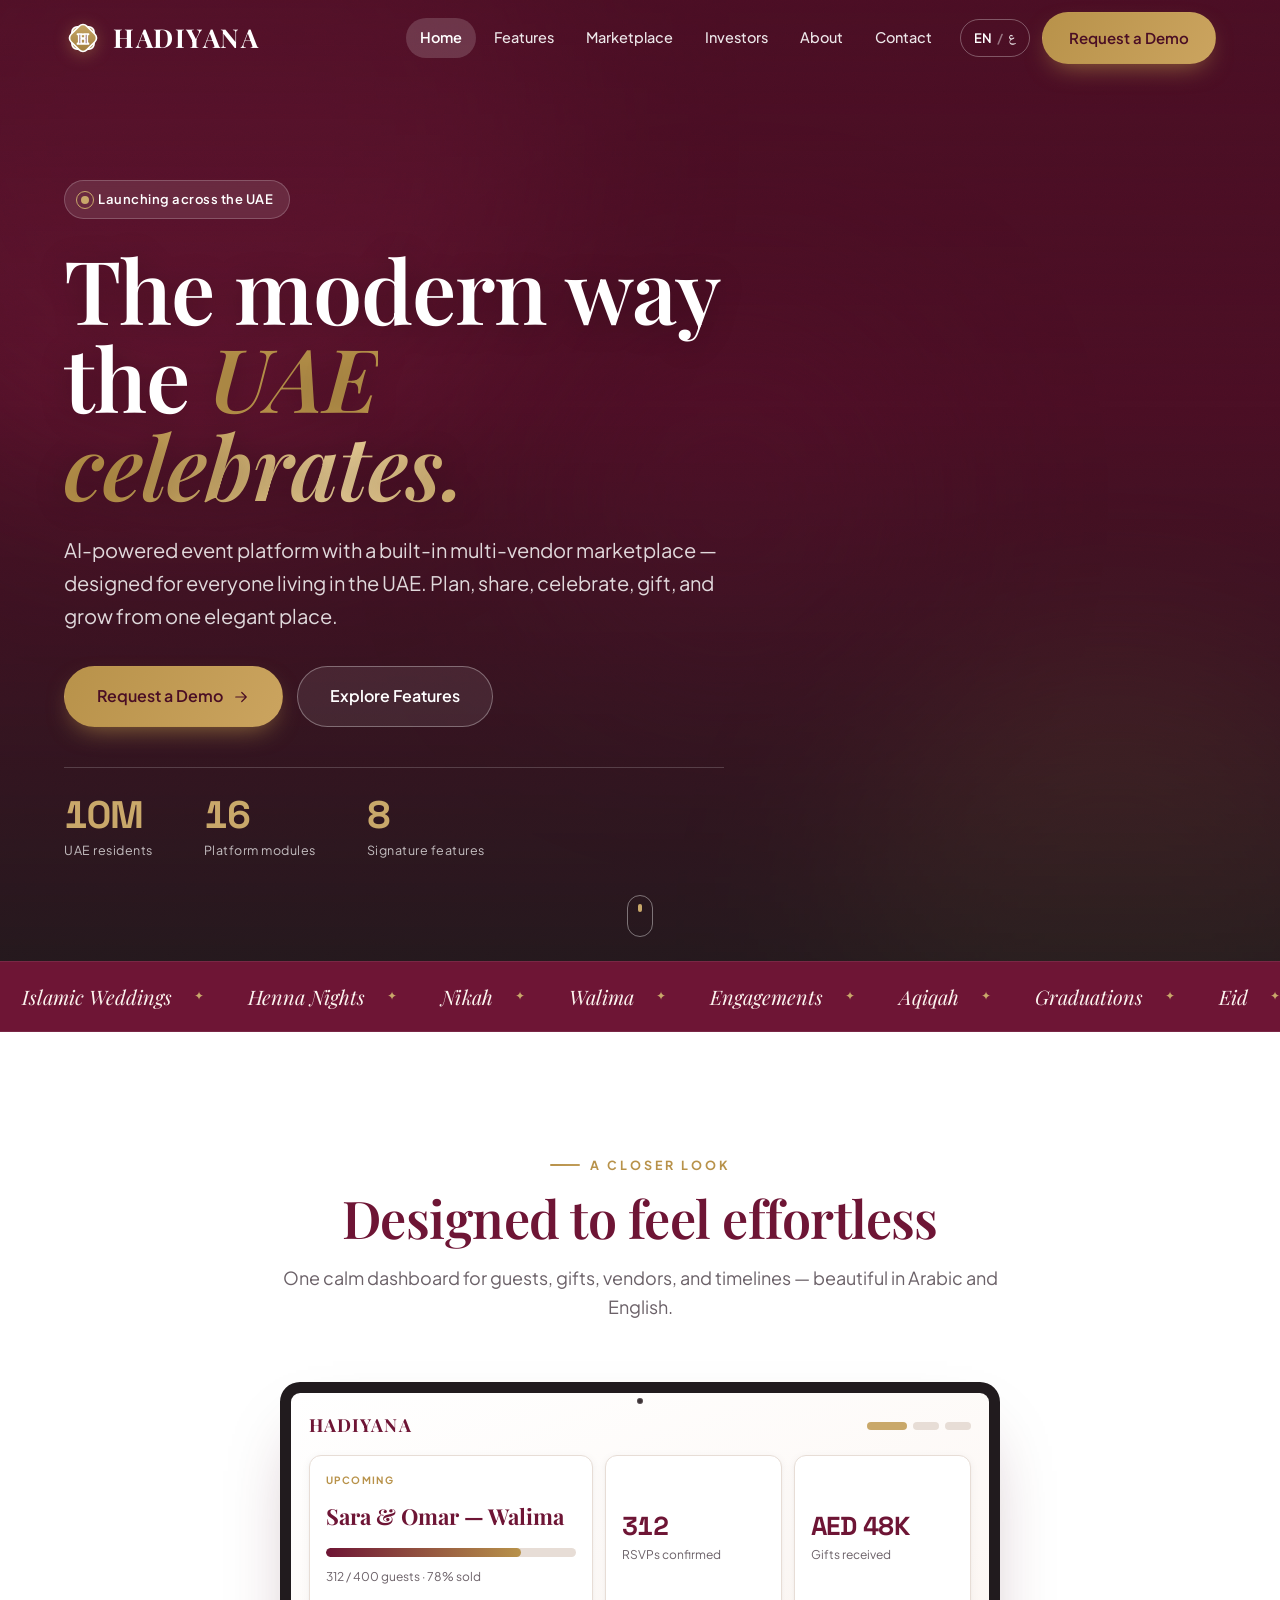
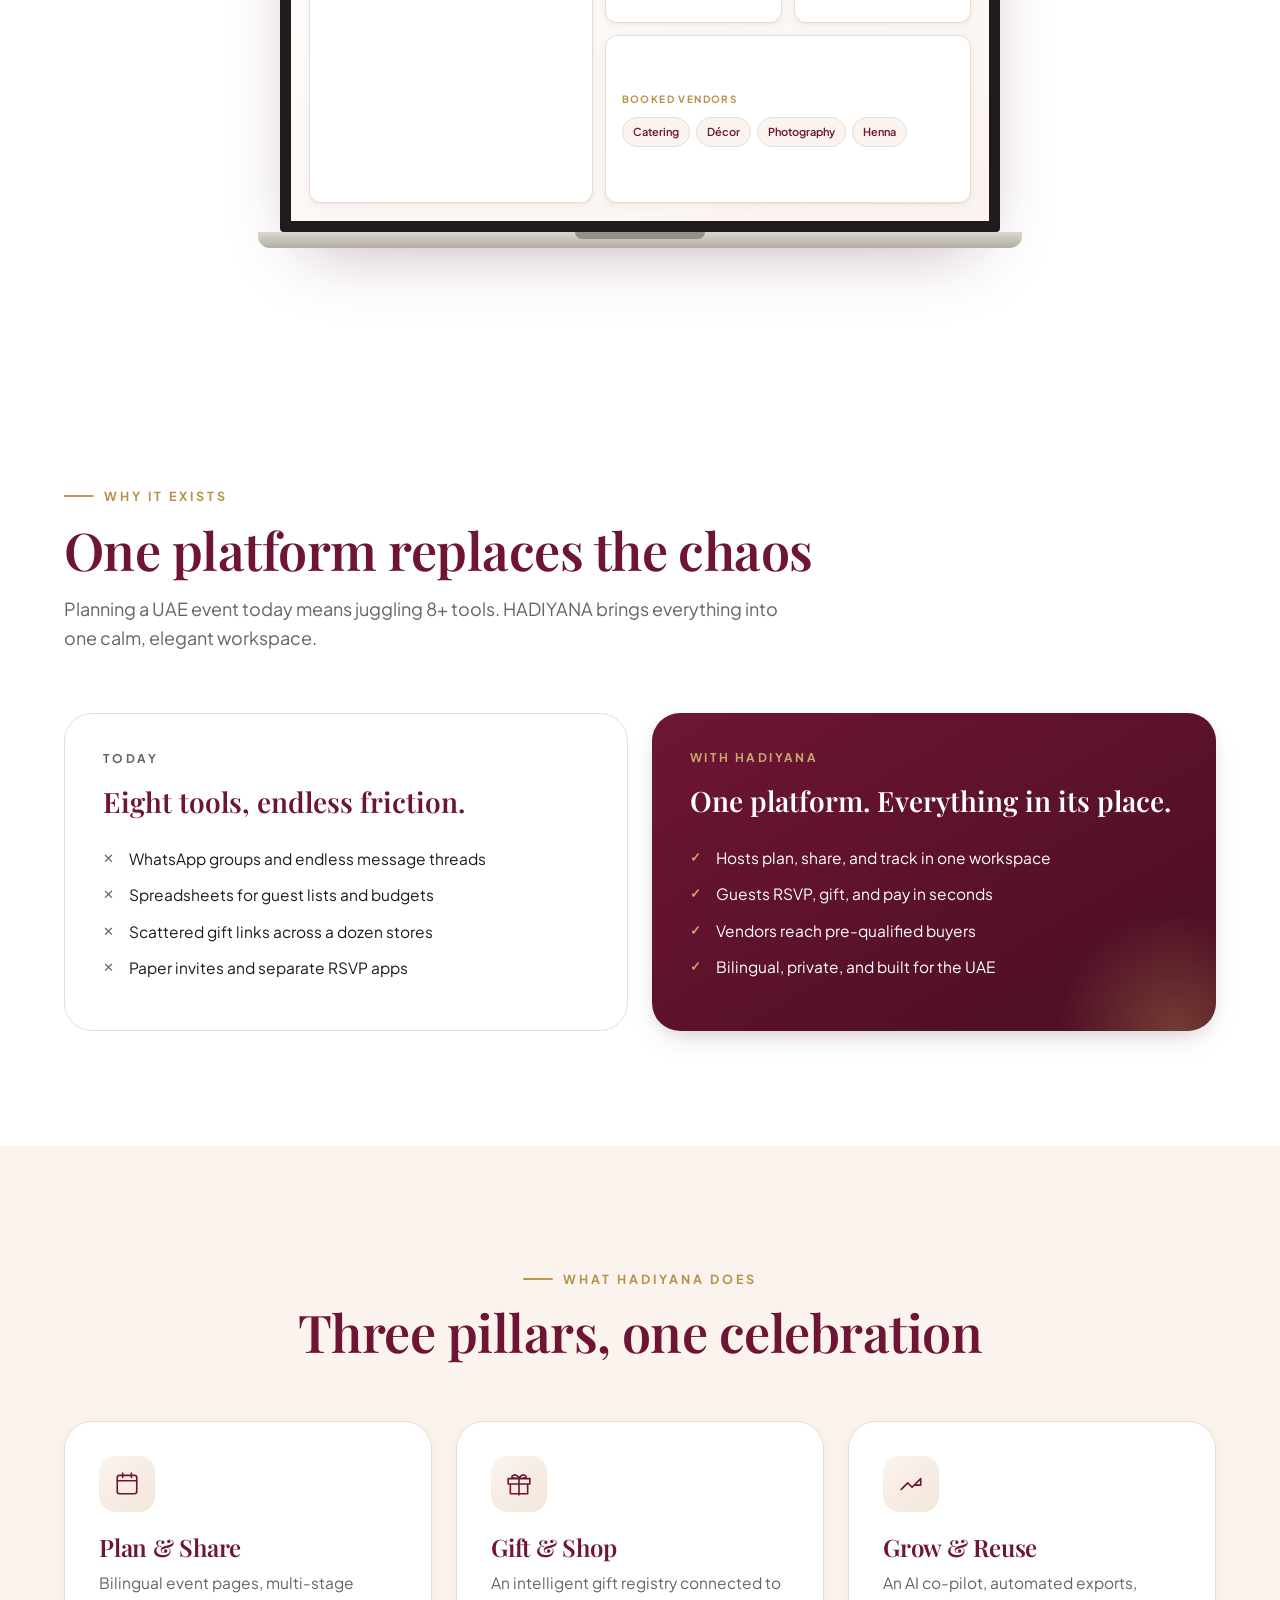
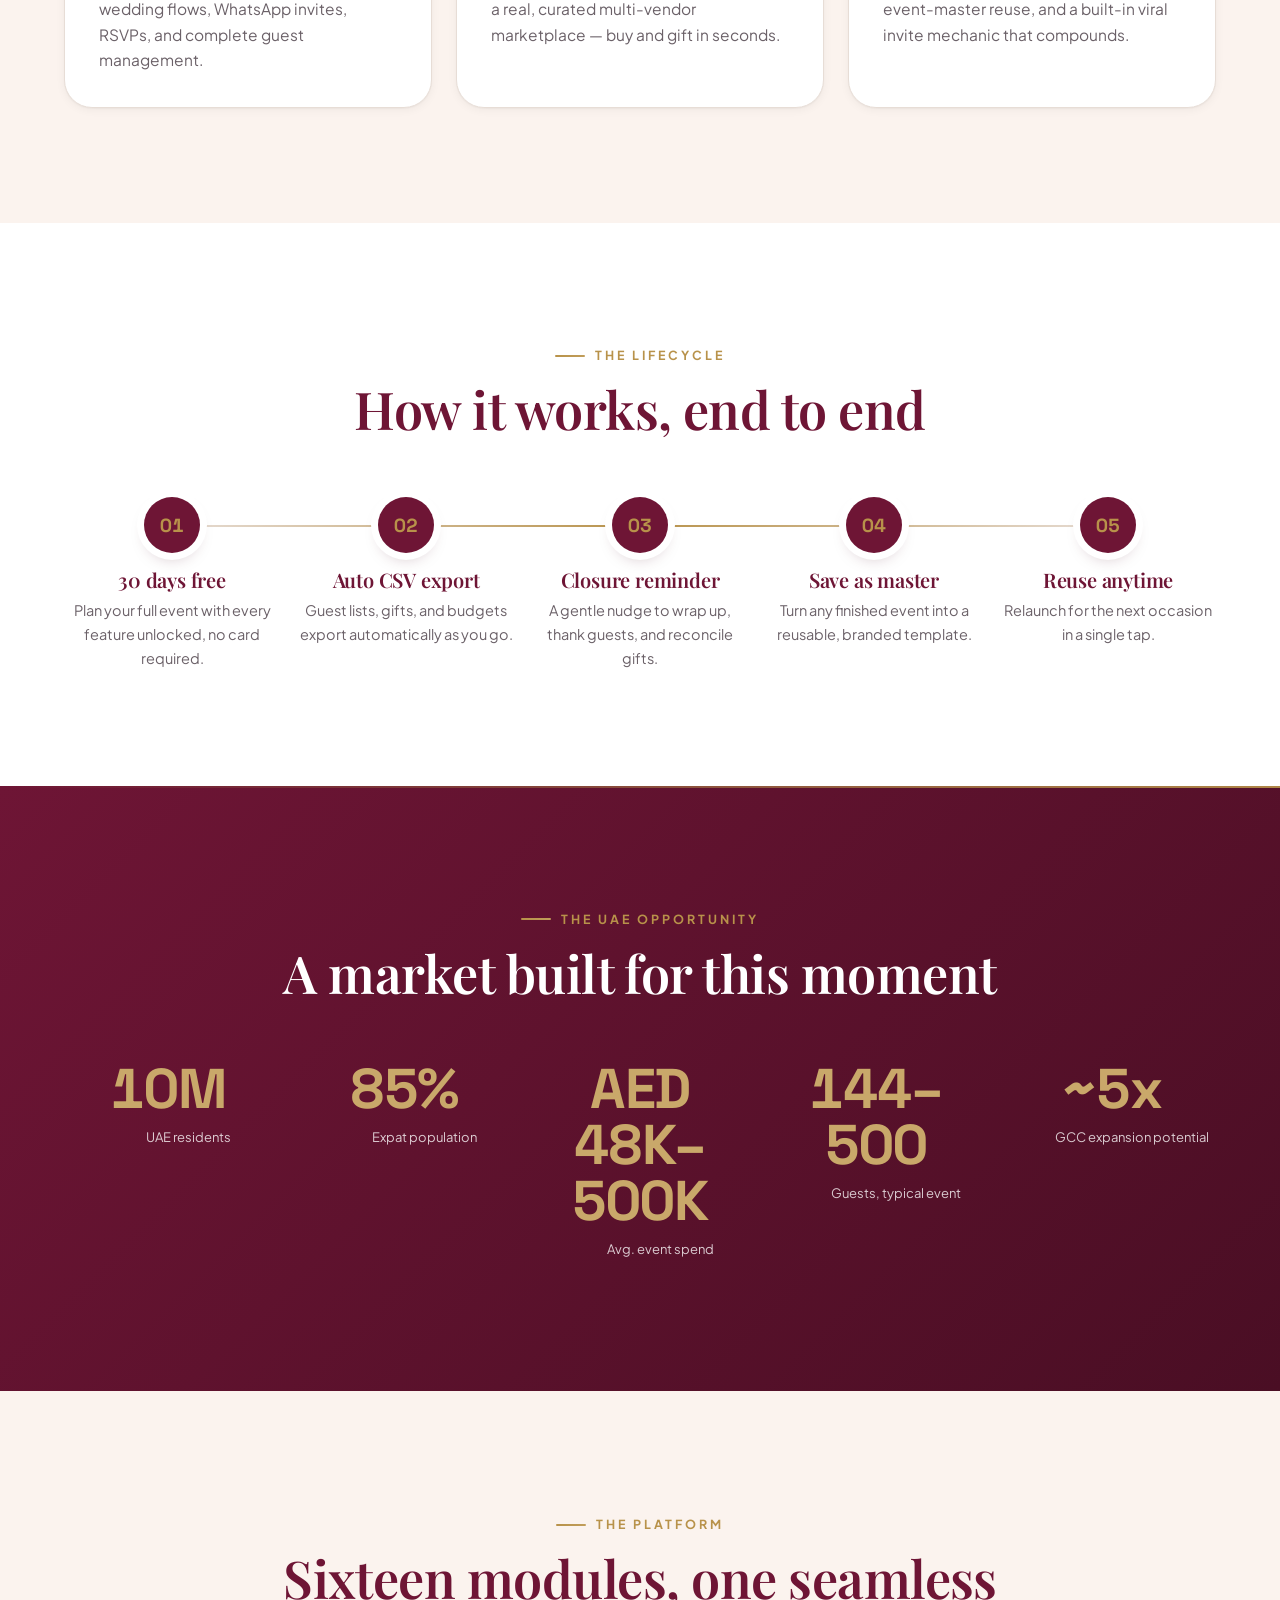
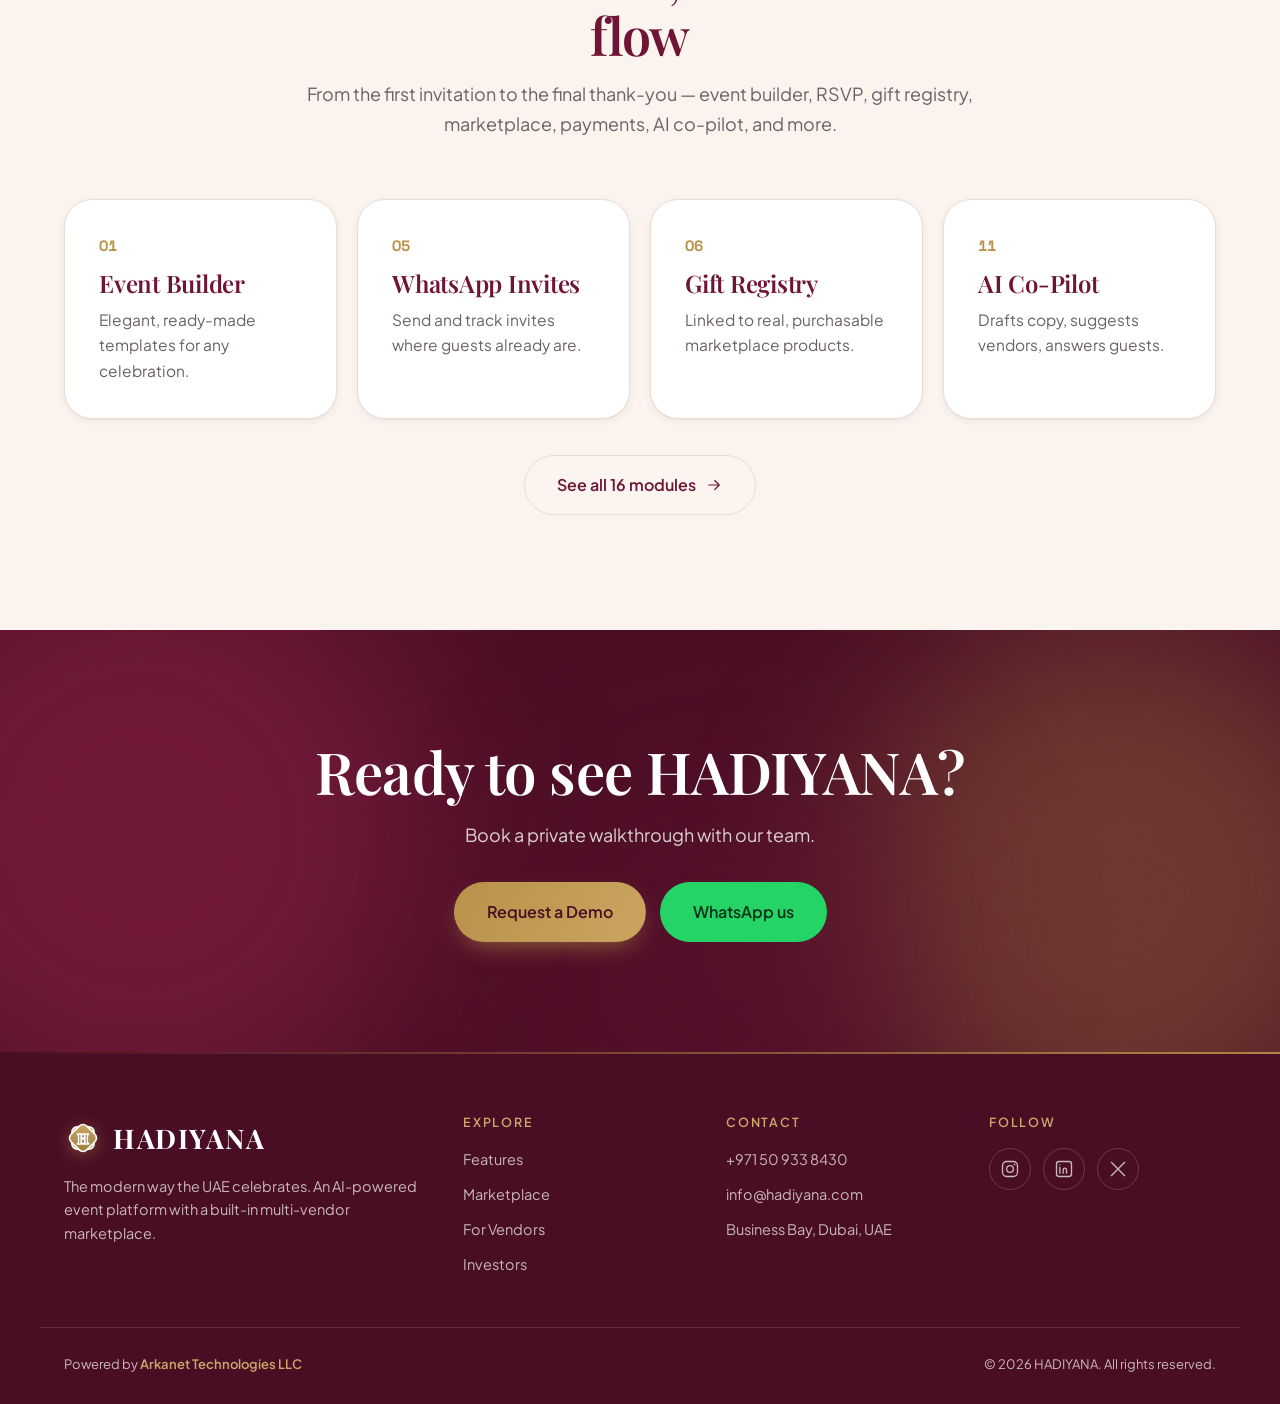
==== commit 39e7093c: "Refresh typography: Playfair Display + Plus Jakarta Sans + Space Grotesk - Headings now use Playfair" ====
--- a/hadiyana-site/index.html
+++ b/hadiyana-site/index.html
@@ -17,7 +17,7 @@
   <link rel="icon" href="data:image/svg+xml,%3Csvg xmlns='http://www.w3.org/2000/svg' viewBox='0 0 32 32'%3E%3Crect width='32' height='32' rx='7' fill='%236E1535'/%3E%3Ctext x='16' y='22' font-family='Georgia,serif' font-size='18' fill='%23B8924A' text-anchor='middle'%3EH%3C/text%3E%3C/svg%3E" />
   <link rel="preconnect" href="https://fonts.googleapis.com" />
   <link rel="preconnect" href="https://fonts.gstatic.com" crossorigin />
-  <link href="https://fonts.googleapis.com/css2?family=Cormorant+Garamond:ital,wght@0,500;0,600;0,700;1,600&family=Inter:wght@400;500;600;700&family=Noto+Naskh+Arabic:wght@400;600;700&display=swap" rel="stylesheet" />
+  <link href="https://fonts.googleapis.com/css2?family=Playfair+Display:ital,wght@0,500;0,600;0,700;1,600&family=Plus+Jakarta+Sans:wght@400;500;600;700&family=Space+Grotesk:wght@500;600;700&family=Noto+Naskh+Arabic:wght@400;600;700&display=swap" rel="stylesheet" />
   <link rel="stylesheet" href="css/styles.css" />
 </head>
 <body>
--- a/hadiyana-site/css/styles.css
+++ b/hadiyana-site/css/styles.css
@@ -19,10 +19,10 @@
   --line:           #E7DDD6;
   --whatsapp:       #25D366;
 
-  --serif: "Cormorant Garamond", "Noto Naskh Arabic", Georgia, serif;
-  --sans:  "Inter", "Noto Naskh Arabic", -apple-system, BlinkMacSystemFont, "Segoe UI", sans-serif;
-  /* dedicated face for figures — geometric, tabular, legible */
-  --num:   "Inter", "Segoe UI", system-ui, sans-serif;
+  --serif: "Playfair Display", "Noto Naskh Arabic", Georgia, serif;
+  --sans:  "Plus Jakarta Sans", "Noto Naskh Arabic", -apple-system, BlinkMacSystemFont, "Segoe UI", sans-serif;
+  /* dedicated face for figures — modern geometric, tabular, legible */
+  --num:   "Space Grotesk", "Plus Jakarta Sans", system-ui, sans-serif;
 
   --radius-sm: 12px;
   --radius:    18px;
@@ -61,7 +61,7 @@
 
 /* figures use the numeric face, tabular + tight */
 .num, .stat__num, .hero-stat__num, .flow__big, .tl-step__n, .stepper__n,
-.card__num, .mb-stat, .mb-title { font-family: var(--num); font-variant-numeric: tabular-nums; letter-spacing: -.02em; }
+.card__num, .feature .card__num, .mb-stat { font-family: var(--num); font-variant-numeric: tabular-nums; letter-spacing: -.02em; }
 
 .skip-link {
   position: absolute; inset-inline-start: 12px; top: -60px;
@@ -245,7 +245,14 @@
 .hero__bg iframe, .hero__bg video {
   position: absolute; top: 50%; left: 50%;
   width: 100vw; height: 56.25vw; min-height: 100%; min-width: 177.78vh;
-  transform: translate(-50%, -50%); border: 0; object-fit: cover; pointer-events: none;
+  border: 0; object-fit: cover; pointer-events: none;
+}
+/* Zoom in and lift the YouTube embed so its title bar (top) and the
+   control chrome (bottom) are cropped above/below the visible hero. */
+.hero__bg iframe { transform: translate(-50%, -54%) scale(1.45); }
+.hero__bg video  { transform: translate(-50%, -50%); }
+@media (max-width: 700px) {
+  .hero__bg iframe { transform: translate(-50%, -56%) scale(2.1); }
 }
 .hero__overlay {
   position: absolute; inset: 0; z-index: -2;
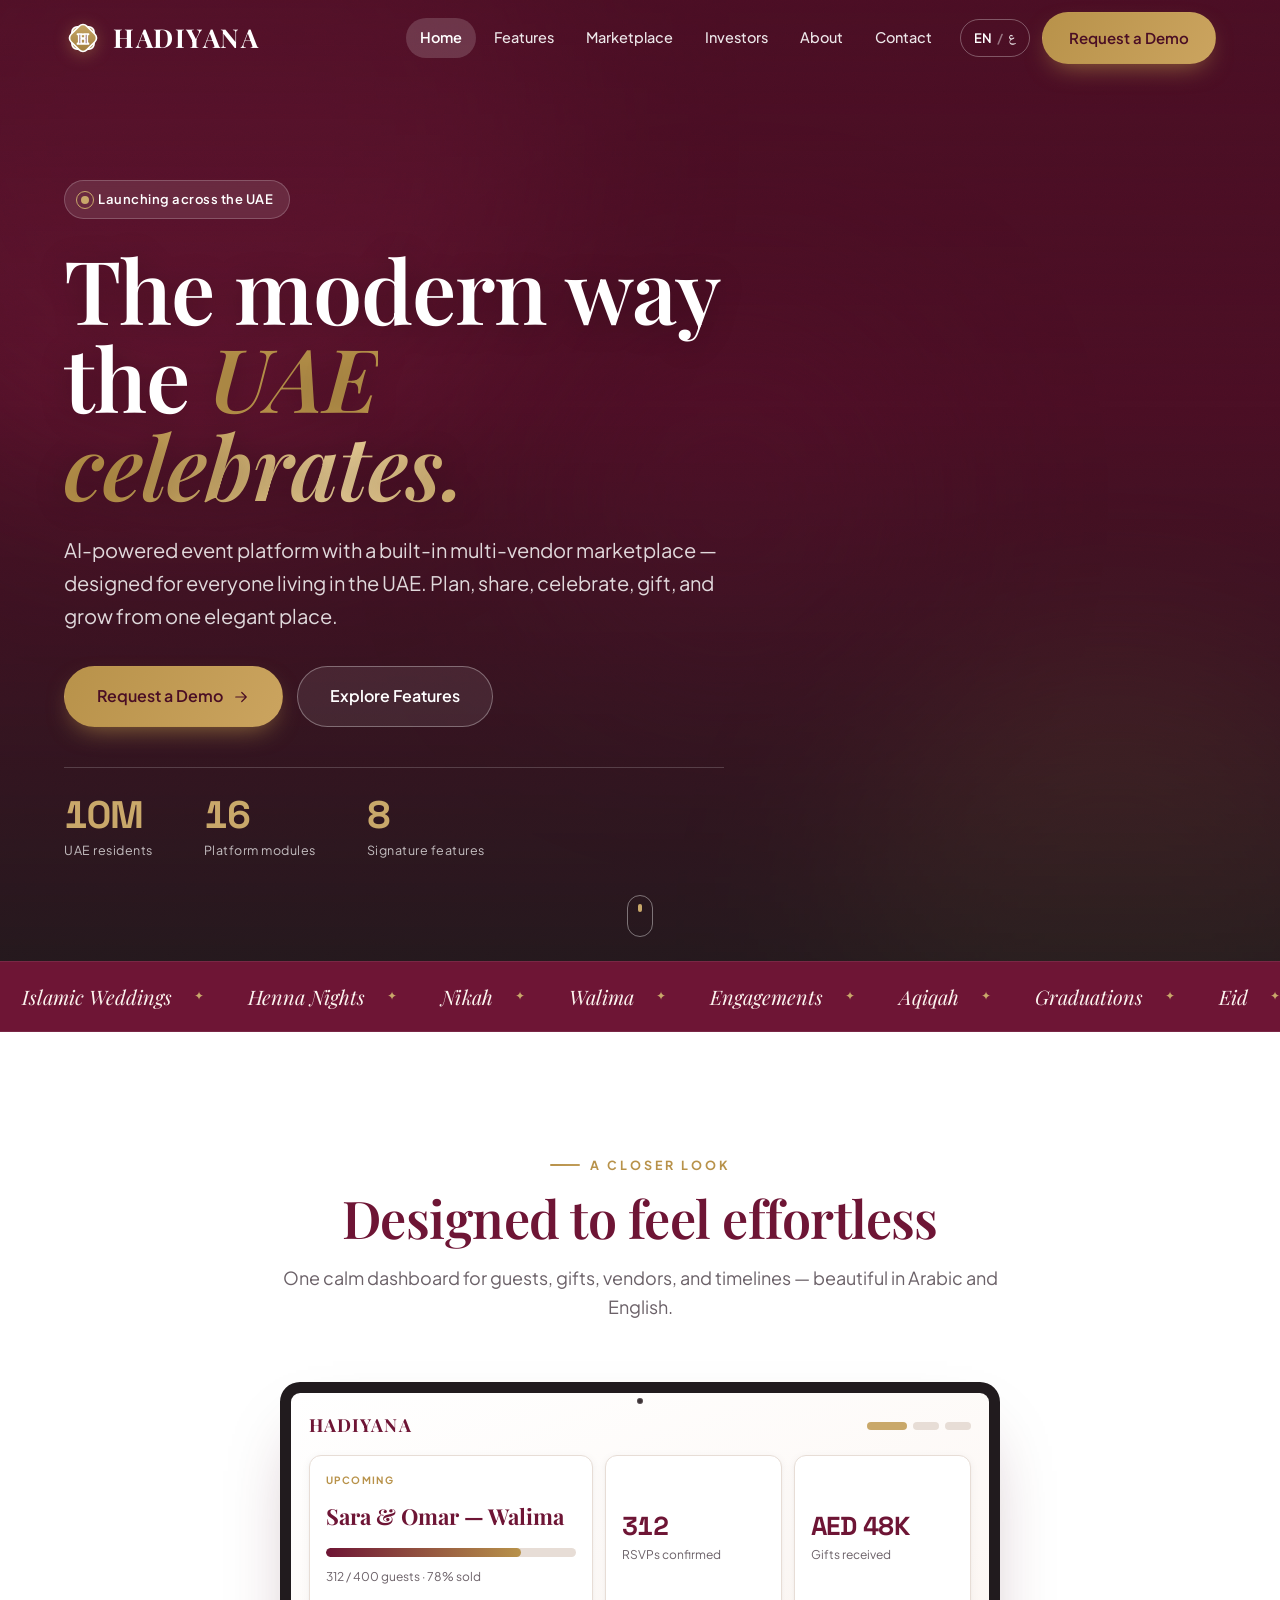
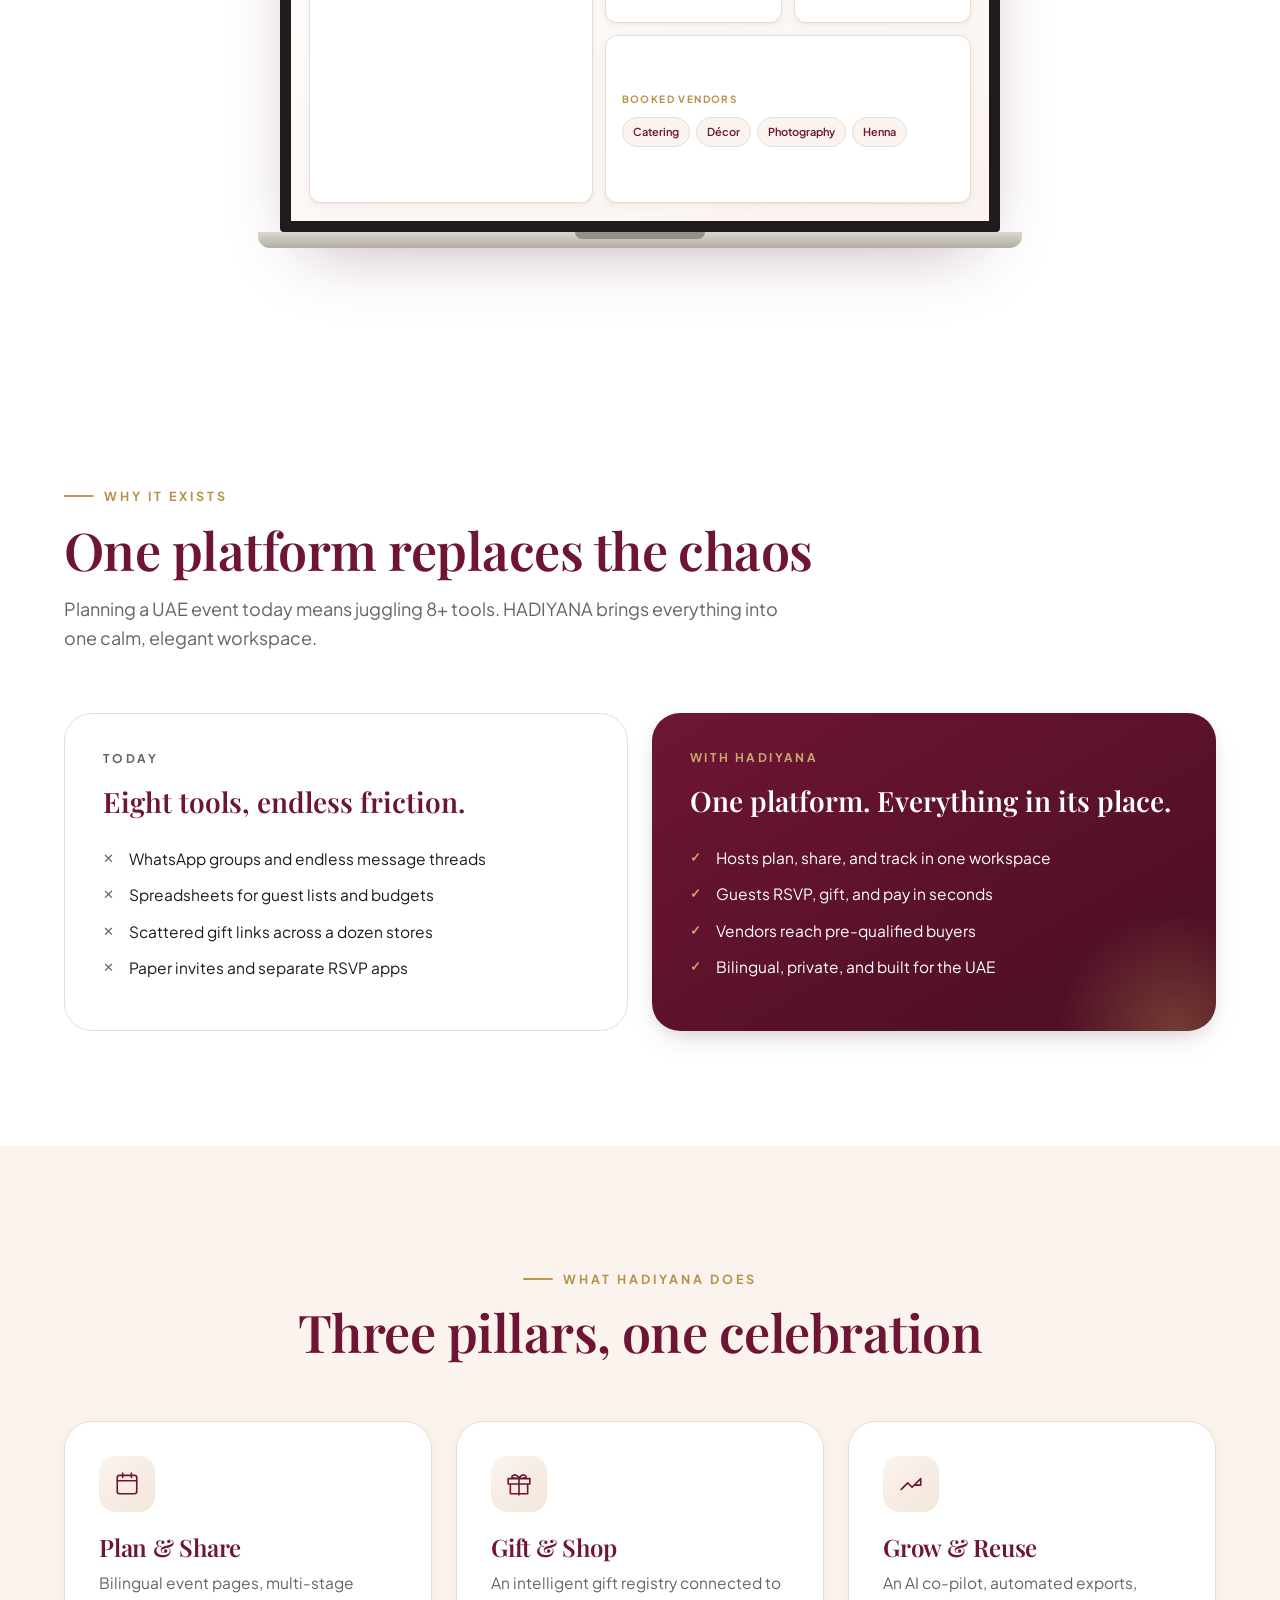
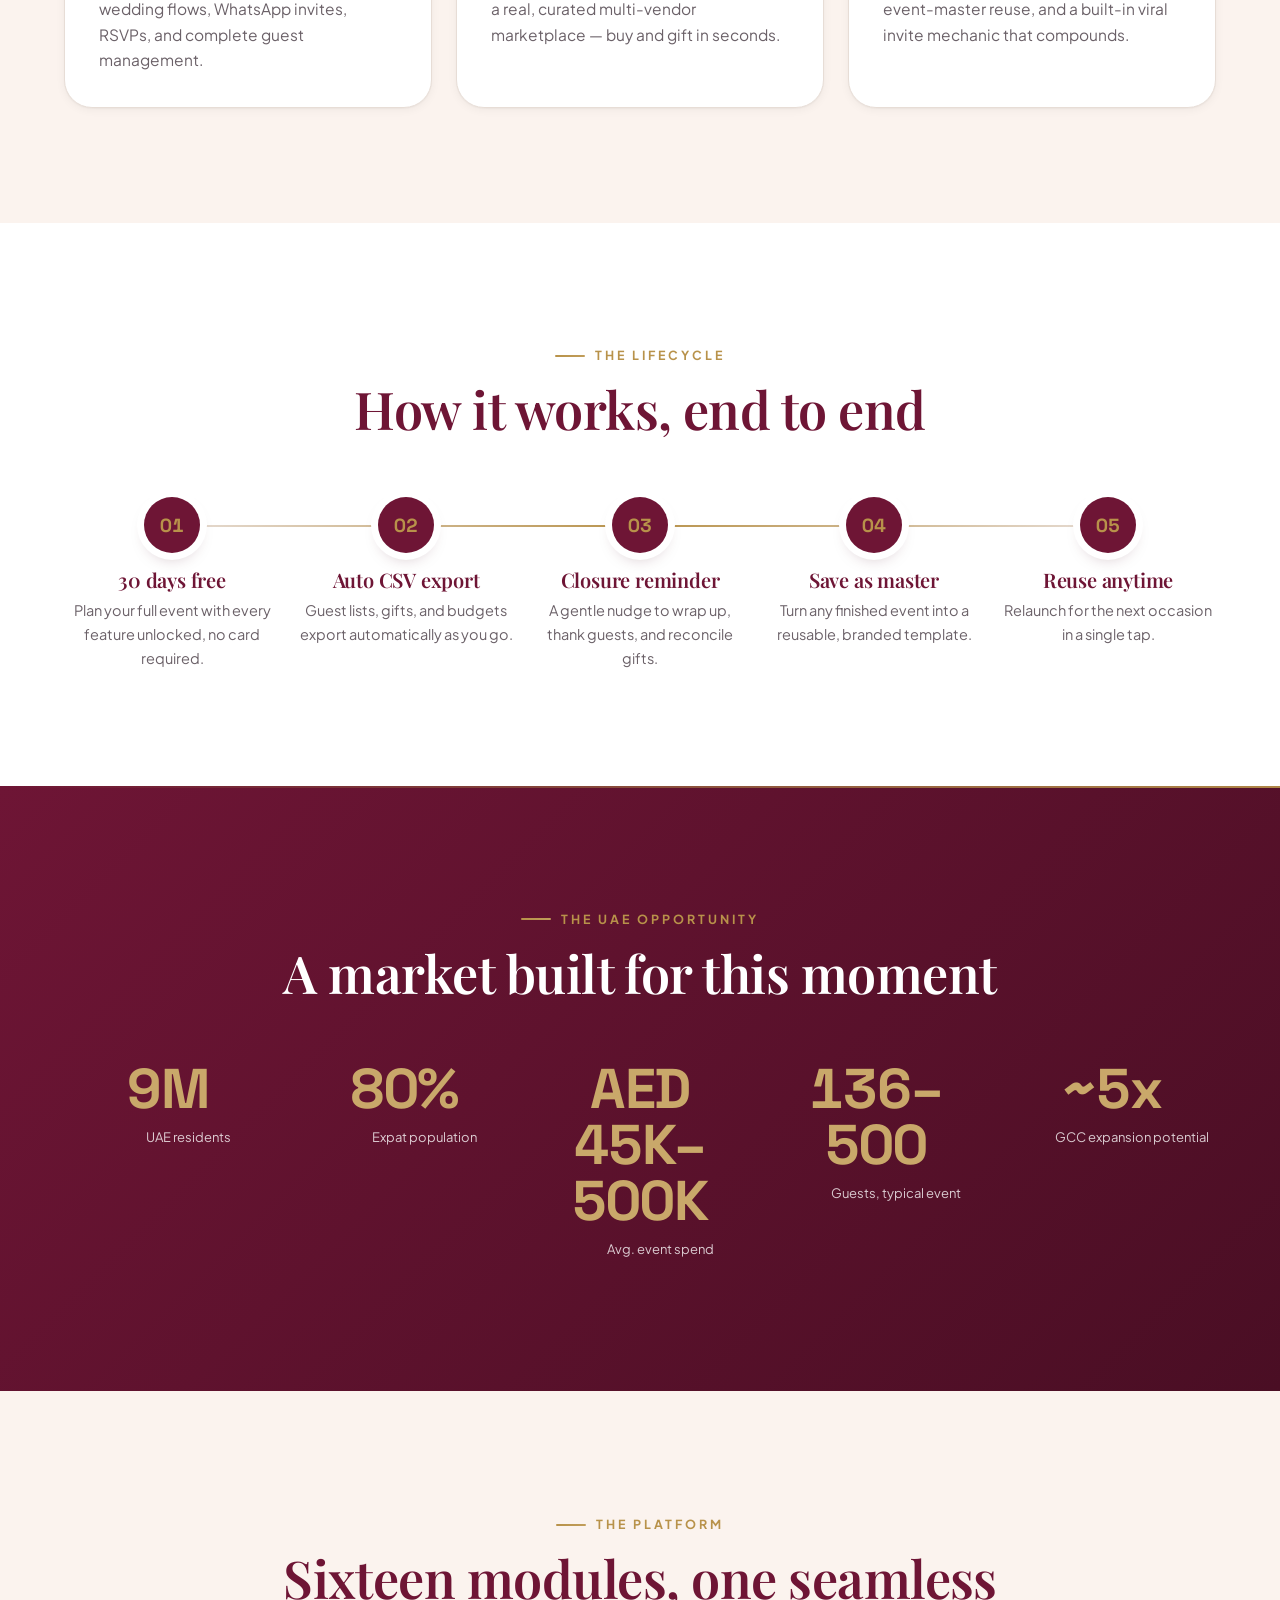
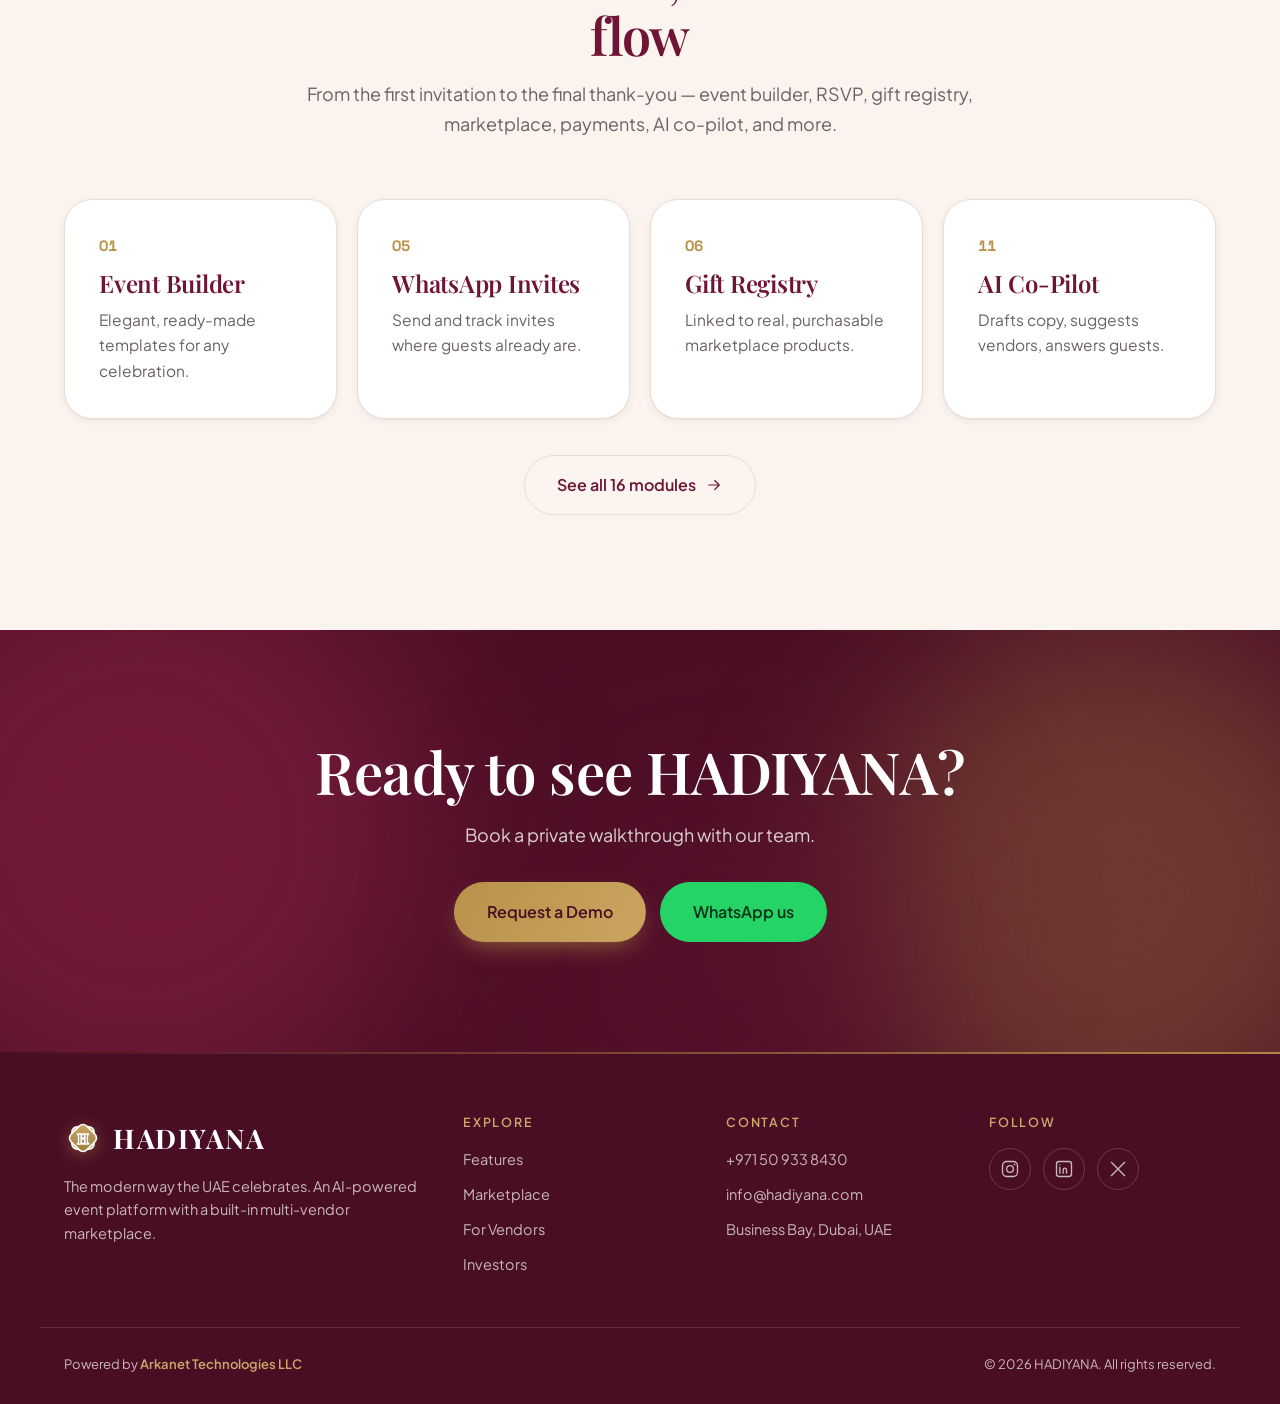
==== commit 39302b08: "Hide YouTube hero controls: shield overlay + disable fullscreen Add a transparent shield above the b" ====
--- a/hadiyana-site/index.html
+++ b/hadiyana-site/index.html
@@ -66,7 +66,7 @@
            <video class="hero__bgvideo" autoplay muted loop playsinline poster="assets/img/hero-poster.jpg">
              <source src="assets/img/hero.mp4" type="video/mp4"></video>  for a fully offline asset. -->
       <div class="hero__bg" aria-hidden="true">
-        <iframe src="https://www.youtube-nocookie.com/embed/0T-Np-hEL1Y?autoplay=1&amp;mute=1&amp;loop=1&amp;playlist=0T-Np-hEL1Y&amp;controls=0&amp;showinfo=0&amp;modestbranding=1&amp;rel=0&amp;playsinline=1&amp;disablekb=1&amp;iv_load_policy=3"
+        <iframe src="https://www.youtube-nocookie.com/embed/0T-Np-hEL1Y?autoplay=1&amp;mute=1&amp;loop=1&amp;playlist=0T-Np-hEL1Y&amp;controls=0&amp;showinfo=0&amp;modestbranding=1&amp;rel=0&amp;playsinline=1&amp;disablekb=1&amp;fs=0&amp;iv_load_policy=3"
           title="HADIYANA ambient background" tabindex="-1" frameborder="0"
           allow="autoplay; encrypted-media; picture-in-picture" allowfullscreen></iframe>
       </div>
--- a/hadiyana-site/css/styles.css
+++ b/hadiyana-site/css/styles.css
@@ -242,6 +242,9 @@
 /* Video background (needs network). SWAP POINT: replace the iframe with
    a <video> element + assets/img poster for a fully-offline asset. */
 .hero__bg { position: absolute; inset: 0; z-index: -3; overflow: hidden; }
+/* Transparent shield over the iframe so hovering never reveals YouTube's
+   control bar, play button, or next-video suggestions. */
+.hero__bg::after { content: ""; position: absolute; inset: 0; z-index: 2; }
 .hero__bg iframe, .hero__bg video {
   position: absolute; top: 50%; left: 50%;
   width: 100vw; height: 56.25vw; min-height: 100%; min-width: 177.78vh;
@@ -431,6 +434,31 @@
 .pills li { padding: 12px 22px; border-radius: 999px; background: #fff; border: 1px solid var(--line); font-size: 15px; font-weight: 500; transition: all .25s var(--ease); }
 .pills li:hover { border-color: var(--champagne-gold); color: var(--burgundy); transform: translateY(-3px); box-shadow: var(--shadow-sm); }
 
+/* Occasion category cards (Event types) */
+.occasions { display: grid; grid-template-columns: repeat(auto-fit, minmax(216px, 1fr)); gap: 20px; }
+.occasion {
+  position: relative; background: #fff; border: 1px solid var(--line); border-radius: var(--radius-lg);
+  padding: 32px 26px; text-align: center; box-shadow: var(--shadow-sm); overflow: hidden;
+  transition: transform .35s var(--ease), box-shadow .35s var(--ease);
+}
+.occasion::before {
+  content: ""; position: absolute; inset-inline: 0; top: 0; height: 3px;
+  background: linear-gradient(90deg, var(--burgundy), var(--champagne-gold));
+  transform: scaleX(0); transform-origin: 50% 0; transition: transform .4s var(--ease);
+}
+.occasion:hover { transform: translateY(-6px); box-shadow: var(--shadow-md); }
+.occasion:hover::before { transform: scaleX(1); }
+.occasion__icon {
+  width: 66px; height: 66px; margin: 0 auto 18px; border-radius: 50%;
+  display: grid; place-items: center;
+  background: linear-gradient(140deg, var(--cream), #f4e6da); color: var(--burgundy);
+  transition: transform .4s var(--ease-spring), background .4s var(--ease), color .4s var(--ease);
+}
+.occasion:hover .occasion__icon { transform: scale(1.1) rotate(-5deg); background: linear-gradient(140deg, var(--burgundy), var(--burgundy-deep)); color: var(--gold-soft); }
+.occasion__icon svg { width: 29px; height: 29px; stroke-width: 1.5; }
+.occasion h3 { font-size: 21px; color: var(--burgundy); margin-bottom: 9px; }
+.occasion p { font-size: 14.5px; color: var(--muted); line-height: 1.55; }
+
 /* ============================================================
    CONTRAST (problem/solution)
    ============================================================ */
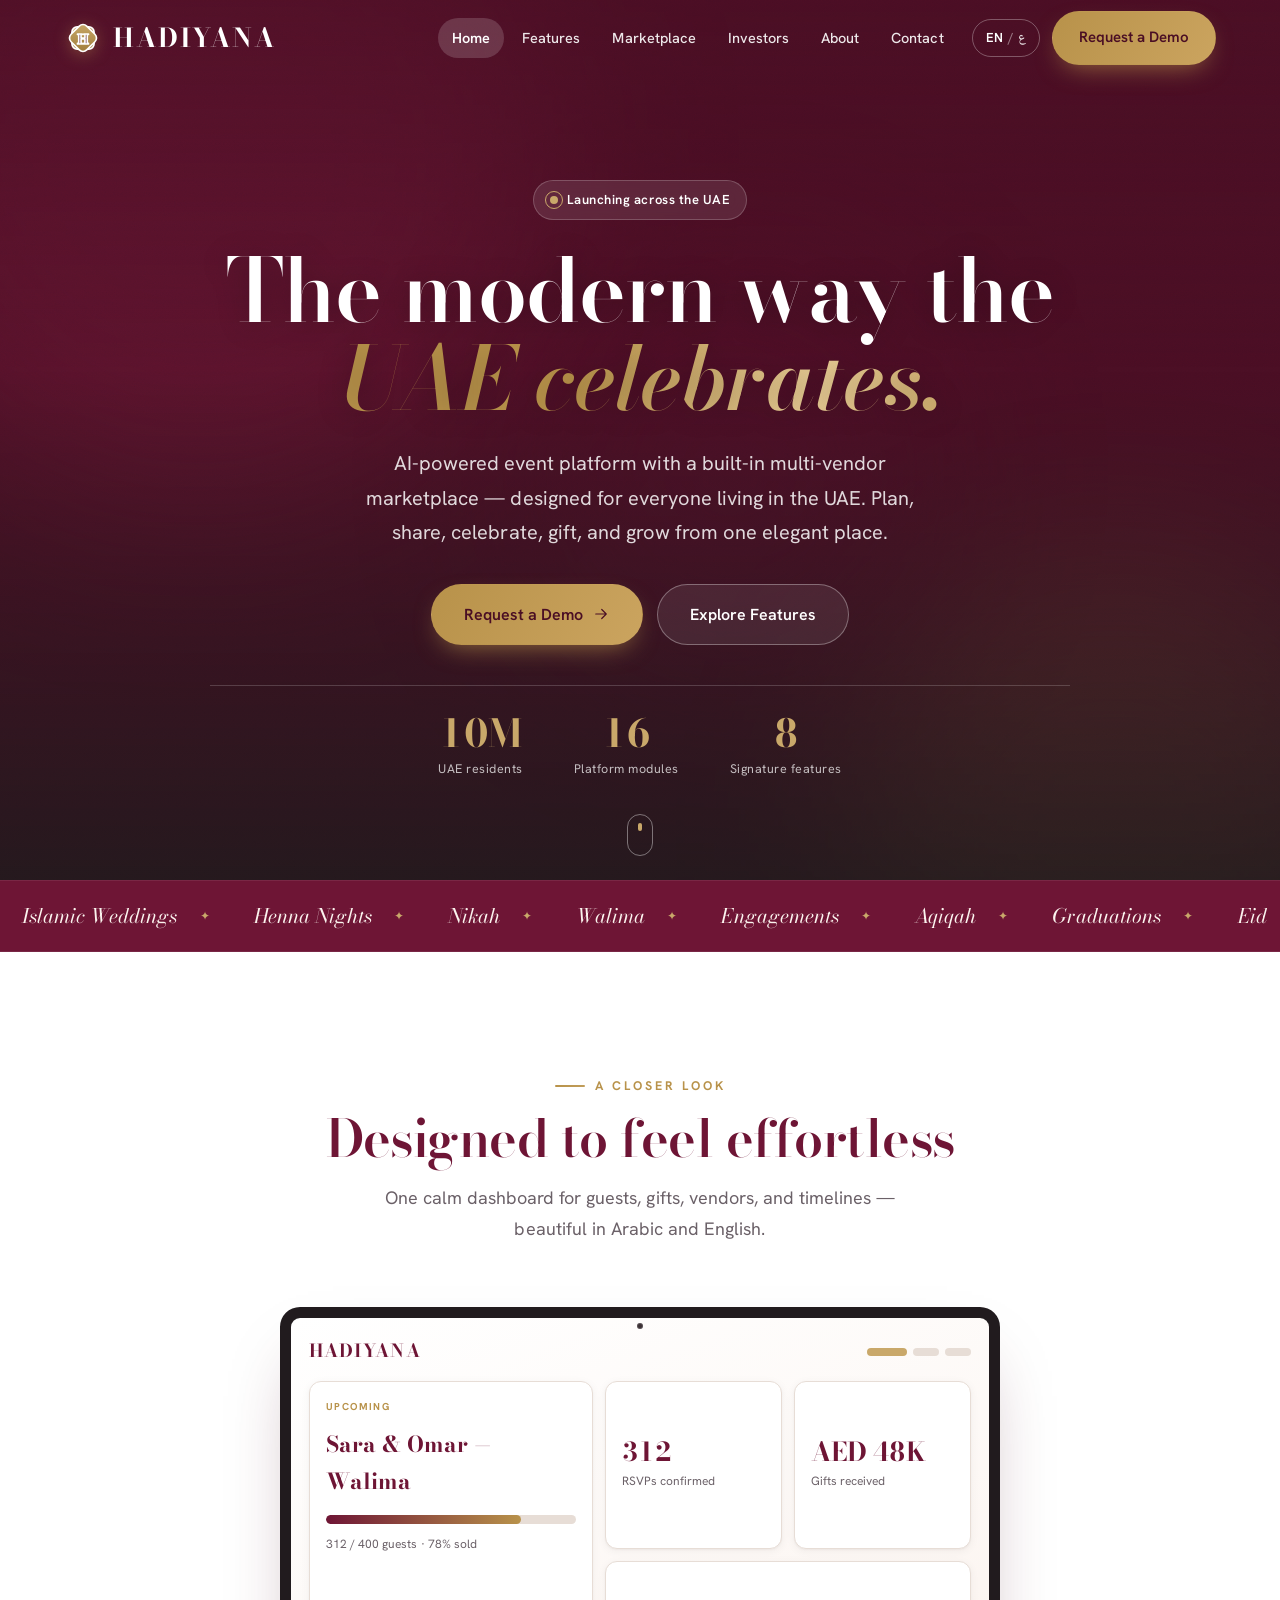
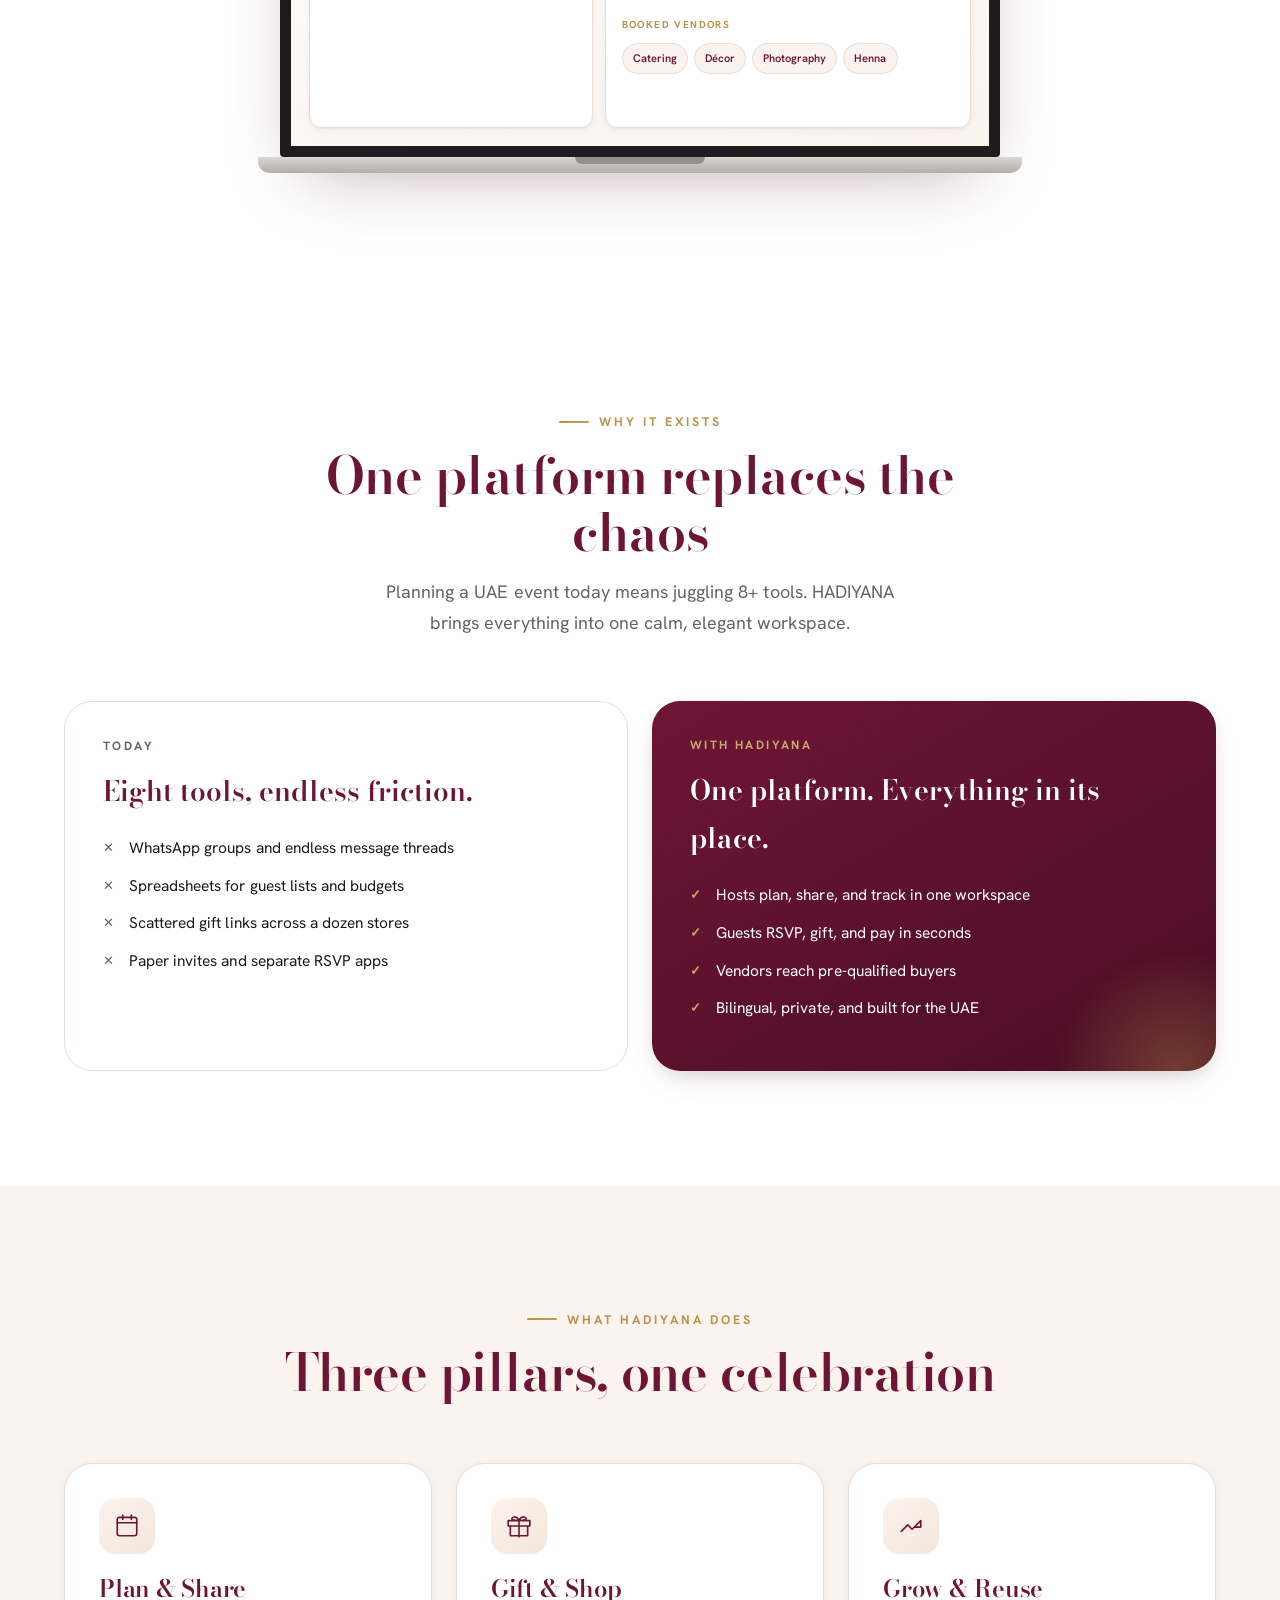
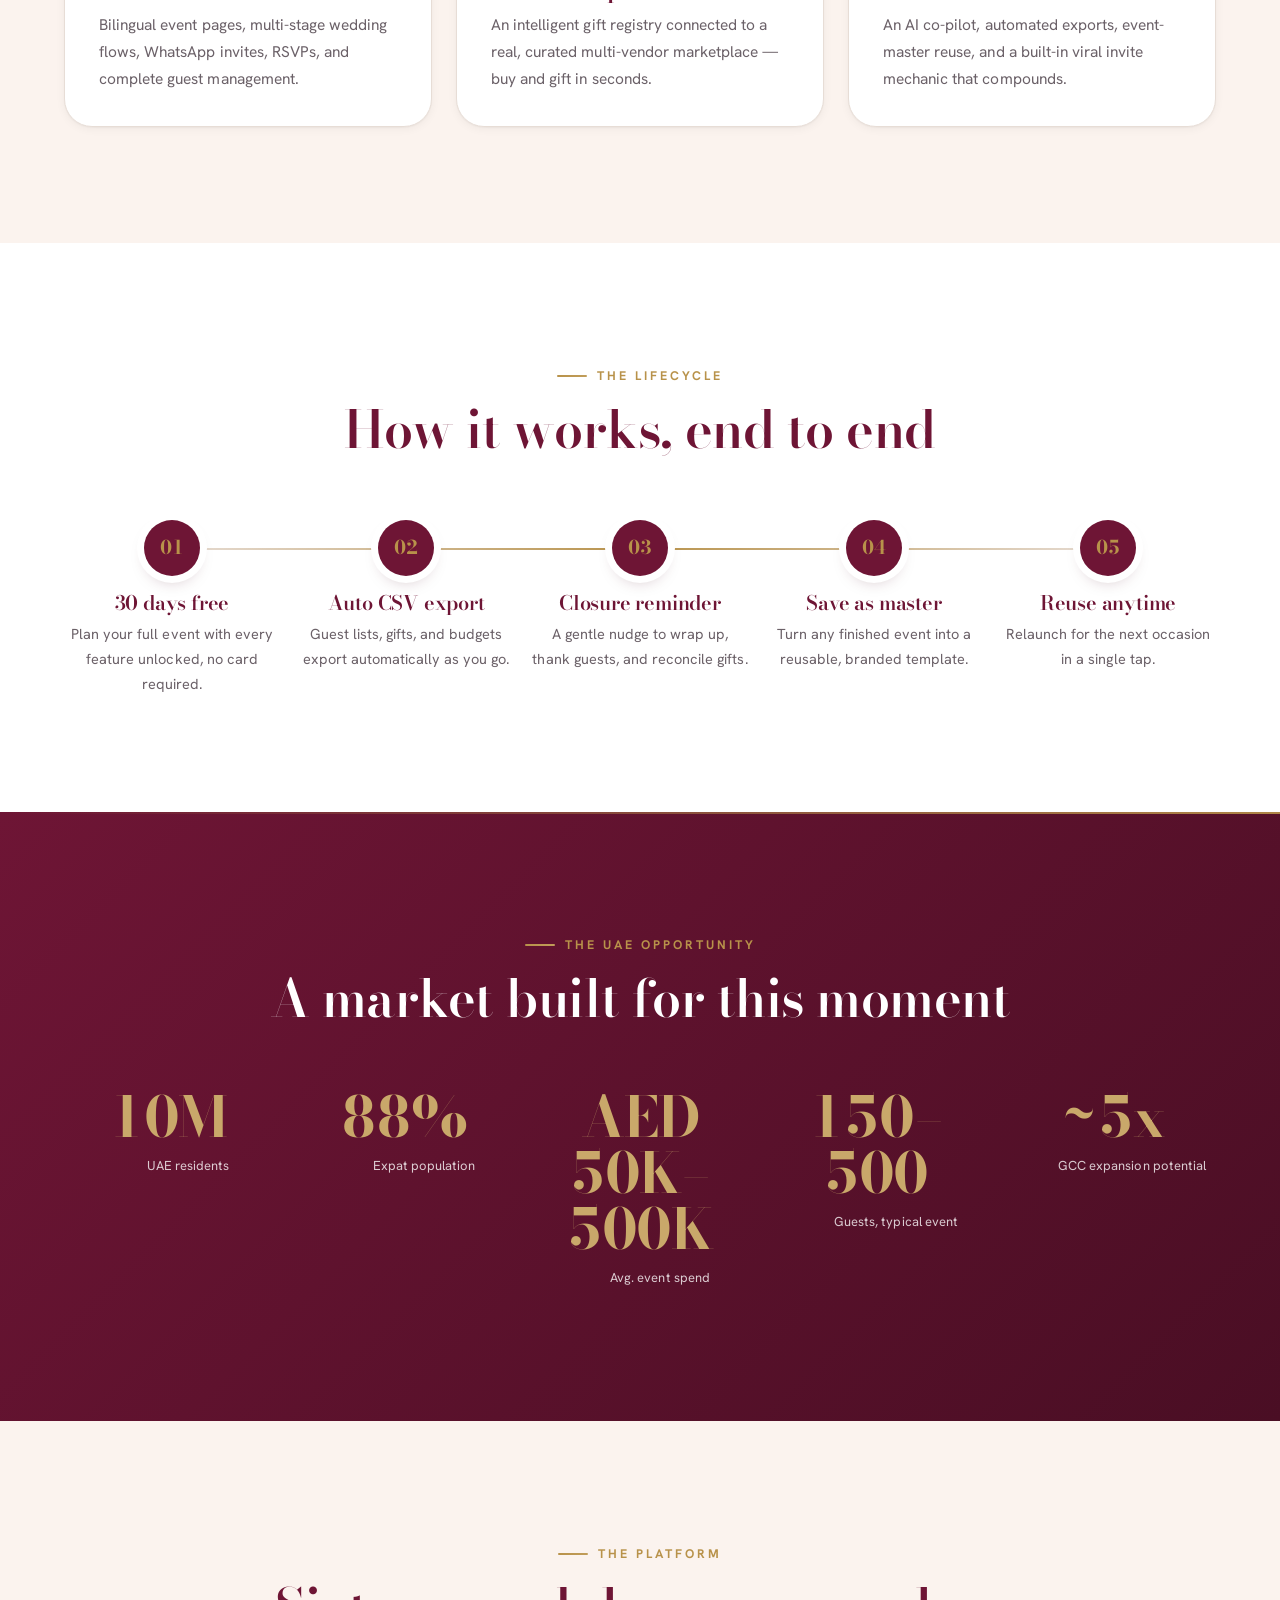
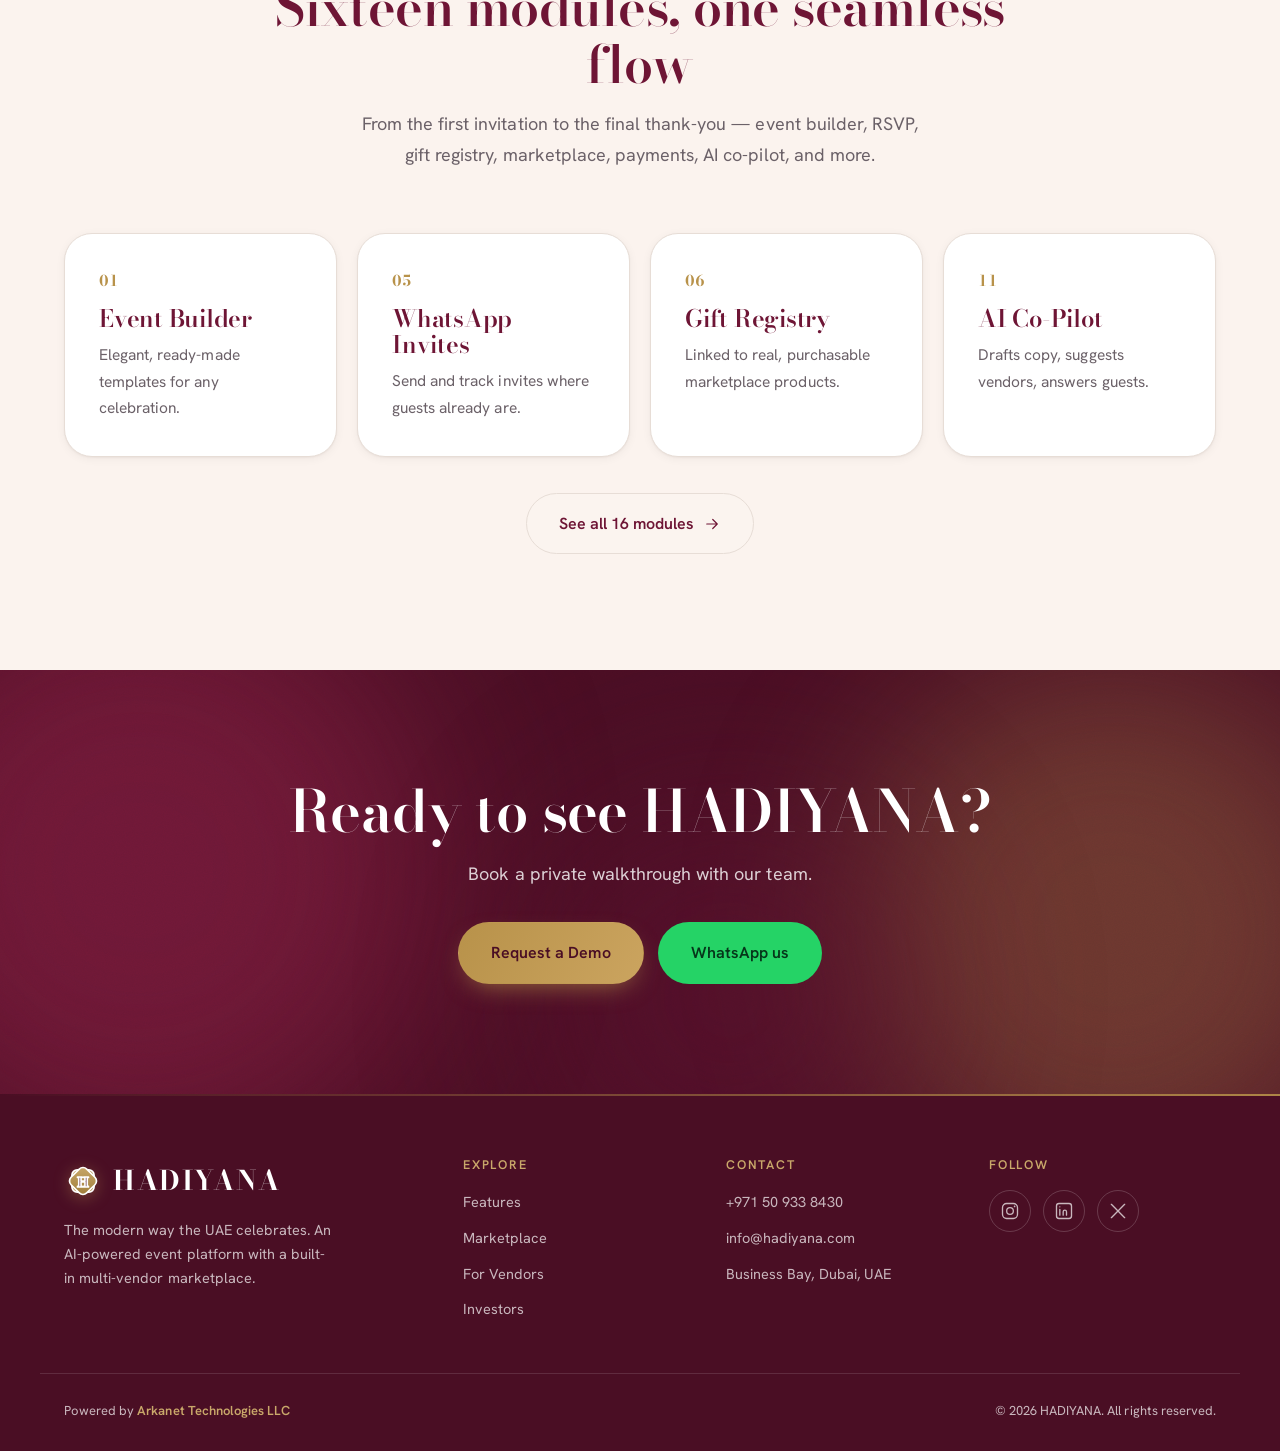
==== commit 766ac4d5: "Editorial typography overhaul: Bodoni Moda + Hanken Grotesk - Titles and all figures now use Bodoni " ====
--- a/hadiyana-site/index.html
+++ b/hadiyana-site/index.html
@@ -17,7 +17,7 @@
   <link rel="icon" href="data:image/svg+xml,%3Csvg xmlns='http://www.w3.org/2000/svg' viewBox='0 0 32 32'%3E%3Crect width='32' height='32' rx='7' fill='%236E1535'/%3E%3Ctext x='16' y='22' font-family='Georgia,serif' font-size='18' fill='%23B8924A' text-anchor='middle'%3EH%3C/text%3E%3C/svg%3E" />
   <link rel="preconnect" href="https://fonts.googleapis.com" />
   <link rel="preconnect" href="https://fonts.gstatic.com" crossorigin />
-  <link href="https://fonts.googleapis.com/css2?family=Playfair+Display:ital,wght@0,500;0,600;0,700;1,600&family=Plus+Jakarta+Sans:wght@400;500;600;700&family=Space+Grotesk:wght@500;600;700&family=Noto+Naskh+Arabic:wght@400;600;700&display=swap" rel="stylesheet" />
+  <link href="https://fonts.googleapis.com/css2?family=Bodoni+Moda:ital,opsz,wght@0,6..96,500;0,6..96,600;0,6..96,700;1,6..96,600&family=Hanken+Grotesk:wght@400;500;600;700&family=Noto+Naskh+Arabic:wght@400;600;700&display=swap" rel="stylesheet" />
   <link rel="stylesheet" href="css/styles.css" />
 </head>
 <body>
--- a/hadiyana-site/css/styles.css
+++ b/hadiyana-site/css/styles.css
@@ -19,10 +19,10 @@
   --line:           #E7DDD6;
   --whatsapp:       #25D366;
 
-  --serif: "Playfair Display", "Noto Naskh Arabic", Georgia, serif;
-  --sans:  "Plus Jakarta Sans", "Noto Naskh Arabic", -apple-system, BlinkMacSystemFont, "Segoe UI", sans-serif;
-  /* dedicated face for figures — modern geometric, tabular, legible */
-  --num:   "Space Grotesk", "Plus Jakarta Sans", system-ui, sans-serif;
+  --serif: "Bodoni Moda", "Noto Naskh Arabic", Georgia, serif;
+  --sans:  "Hanken Grotesk", "Noto Naskh Arabic", -apple-system, BlinkMacSystemFont, "Segoe UI", sans-serif;
+  /* figures share the high-contrast display serif — elegant lining numerals */
+  --num:   "Bodoni Moda", Georgia, serif;
 
   --radius-sm: 12px;
   --radius:    18px;
@@ -43,7 +43,8 @@
   margin: 0;
   font-family: var(--sans);
   font-size: 16px;
-  line-height: 1.65;
+  line-height: 1.72;
+  letter-spacing: .002em;
   color: var(--ink);
   background: var(--white);
   -webkit-font-smoothing: antialiased;
@@ -107,10 +108,11 @@
 .section-title--light { color: #fff; }
 .section-sub { color: var(--muted); font-size: clamp(16px, 1.5vw, 18px); margin-top: 16px; max-width: 56ch; }
 .section--ink .section-sub { color: rgba(255,255,255,.78); }
-.section-head { margin-bottom: clamp(36px, 5vw, 60px); max-width: 780px; }
+/* editorial default: section headers are centered */
+.section-head { margin: 0 auto clamp(38px, 5vw, 62px); max-width: 760px; text-align: center; }
+.section-head .eyebrow { justify-content: center; }
+.section-head .section-sub { margin-inline: auto; }
 .section-head--center { margin-inline: auto; text-align: center; }
-.section-head--center .eyebrow { justify-content: center; }
-.section-head--center .section-sub { margin-inline: auto; }
 
 .grad-text {
   background: linear-gradient(100deg, var(--champagne-gold) 20%, #E9CD96 40%, var(--champagne-gold) 60%);
@@ -277,7 +279,7 @@
   background-image: url("data:image/svg+xml,%3Csvg xmlns='http://www.w3.org/2000/svg' width='160' height='160'%3E%3Cfilter id='n'%3E%3CfeTurbulence type='fractalNoise' baseFrequency='.9' numOctaves='2'/%3E%3C/filter%3E%3Crect width='160' height='160' filter='url(%23n)' opacity='.6'/%3E%3C/svg%3E");
 }
 
-.hero__content { max-width: 660px; }
+.hero__content { max-width: 860px; margin-inline: auto; text-align: center; }
 .hero-pill {
   display: inline-flex; align-items: center; gap: 9px;
   padding: 8px 16px; border-radius: 999px;
@@ -290,10 +292,10 @@
 @keyframes pulse { 0% { transform: scale(.5); opacity: 1; } 100% { transform: scale(1.4); opacity: 0; } }
 
 .hero__title { font-size: clamp(46px, 7vw, 88px); color: #fff; line-height: 1; text-shadow: 0 2px 30px rgba(0,0,0,.25); }
-.hero__sub { font-size: clamp(16.5px, 1.7vw, 20px); color: rgba(255,255,255,.84); margin-block: 24px 34px; max-width: 48ch; }
-.hero__cta { display: flex; flex-wrap: wrap; gap: 14px; margin-bottom: 40px; }
-
-.hero-stats { display: flex; gap: clamp(24px, 4vw, 52px); flex-wrap: wrap; padding-top: 28px; border-top: 1px solid rgba(255,255,255,.18); }
+.hero__sub { font-size: clamp(16.5px, 1.7vw, 20px); color: rgba(255,255,255,.84); margin: 24px auto 34px; max-width: 52ch; }
+.hero__cta { display: flex; flex-wrap: wrap; gap: 14px; margin-bottom: 40px; justify-content: center; }
+
+.hero-stats { display: flex; gap: clamp(24px, 4vw, 52px); flex-wrap: wrap; justify-content: center; padding-top: 28px; border-top: 1px solid rgba(255,255,255,.18); }
 .hero-stat__num { font-size: clamp(28px, 3vw, 40px); font-weight: 700; color: var(--gold-soft); line-height: 1; }
 .hero-stat__label { font-size: 12.5px; color: rgba(255,255,255,.72); margin-top: 6px; letter-spacing: .04em; }
 
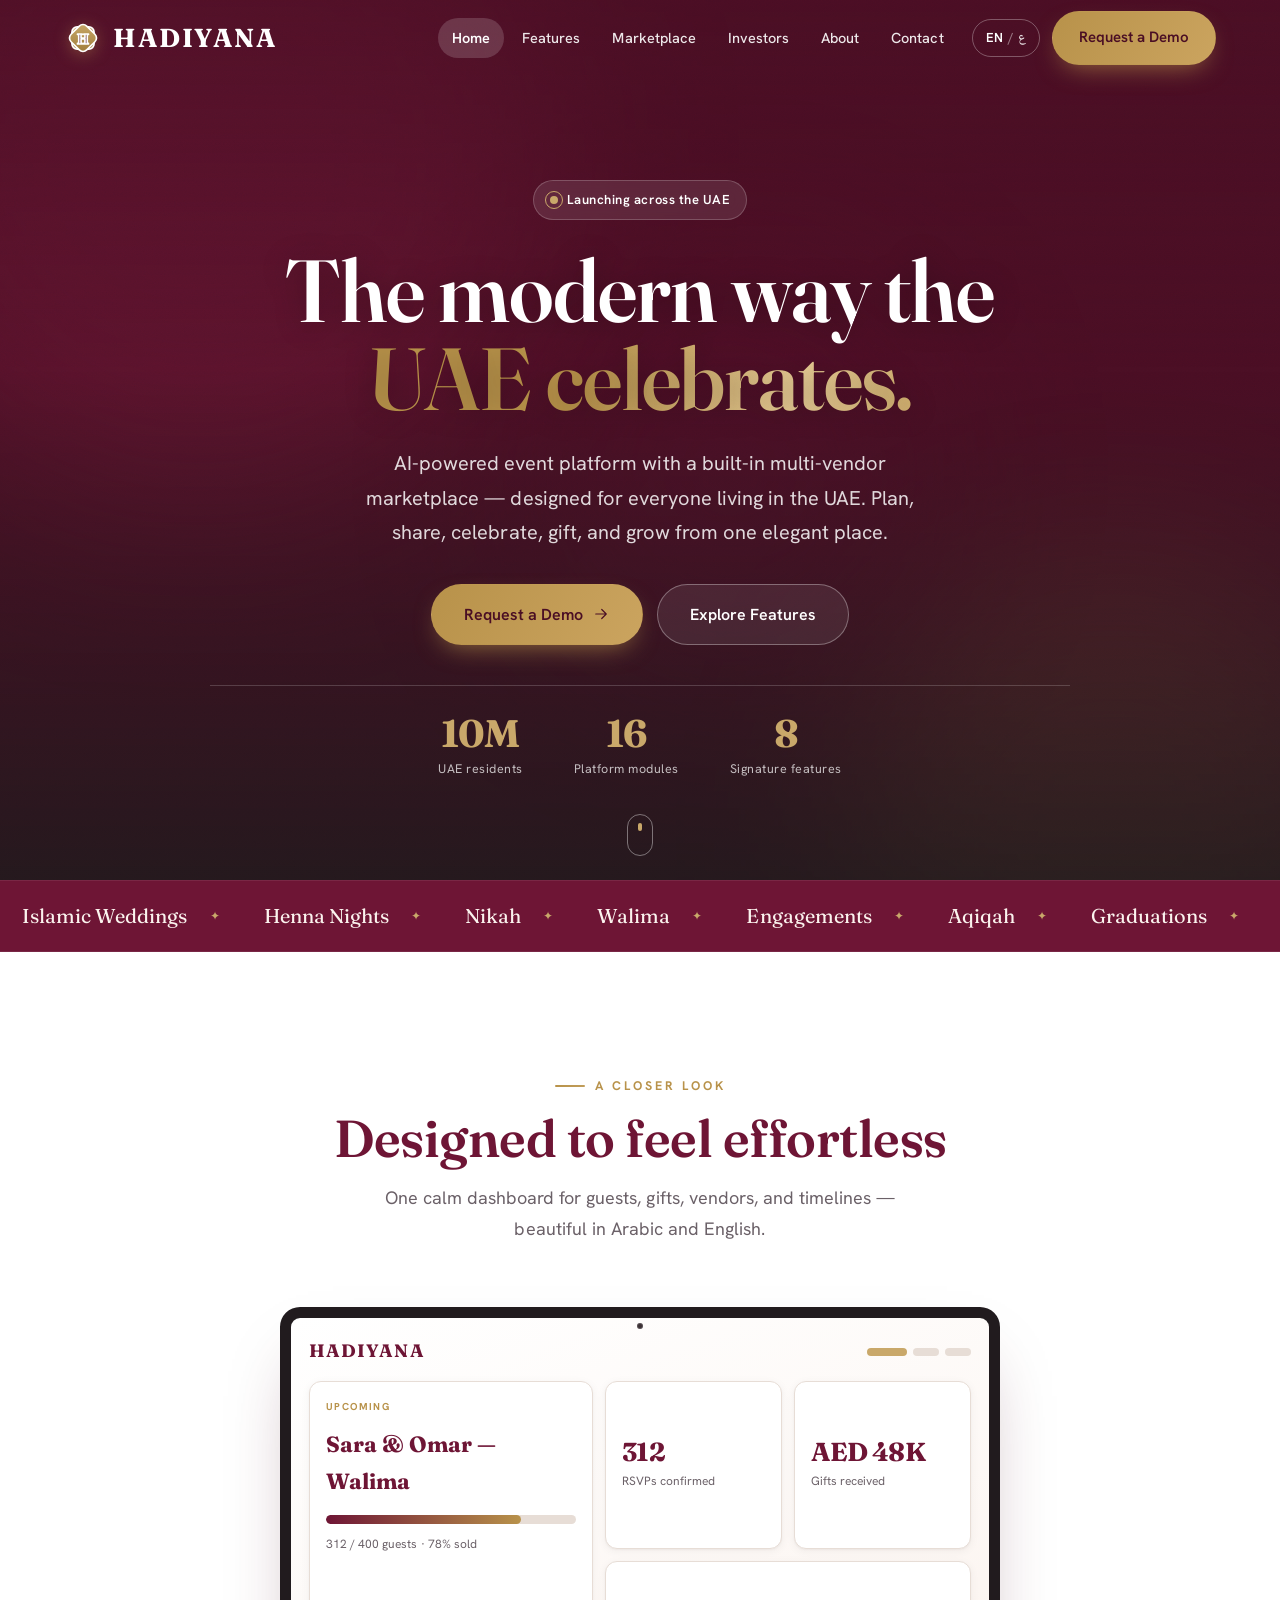
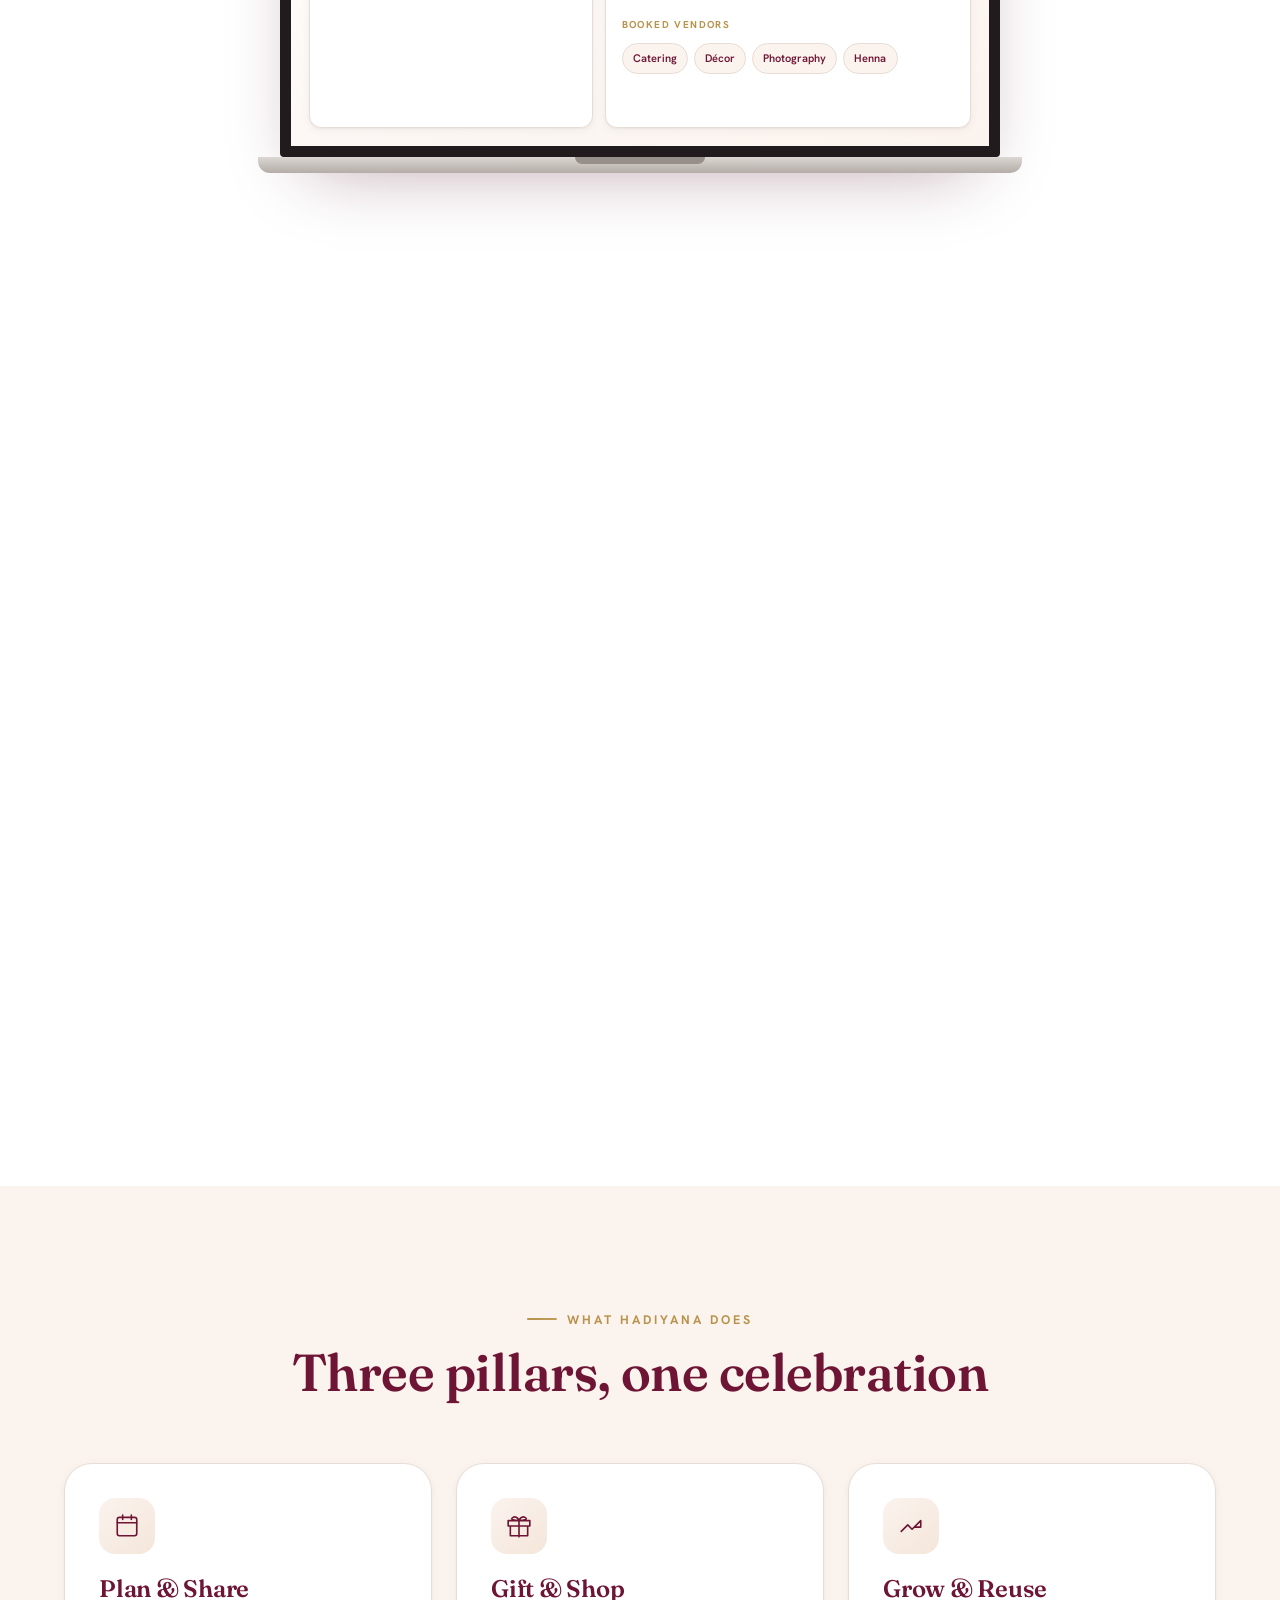
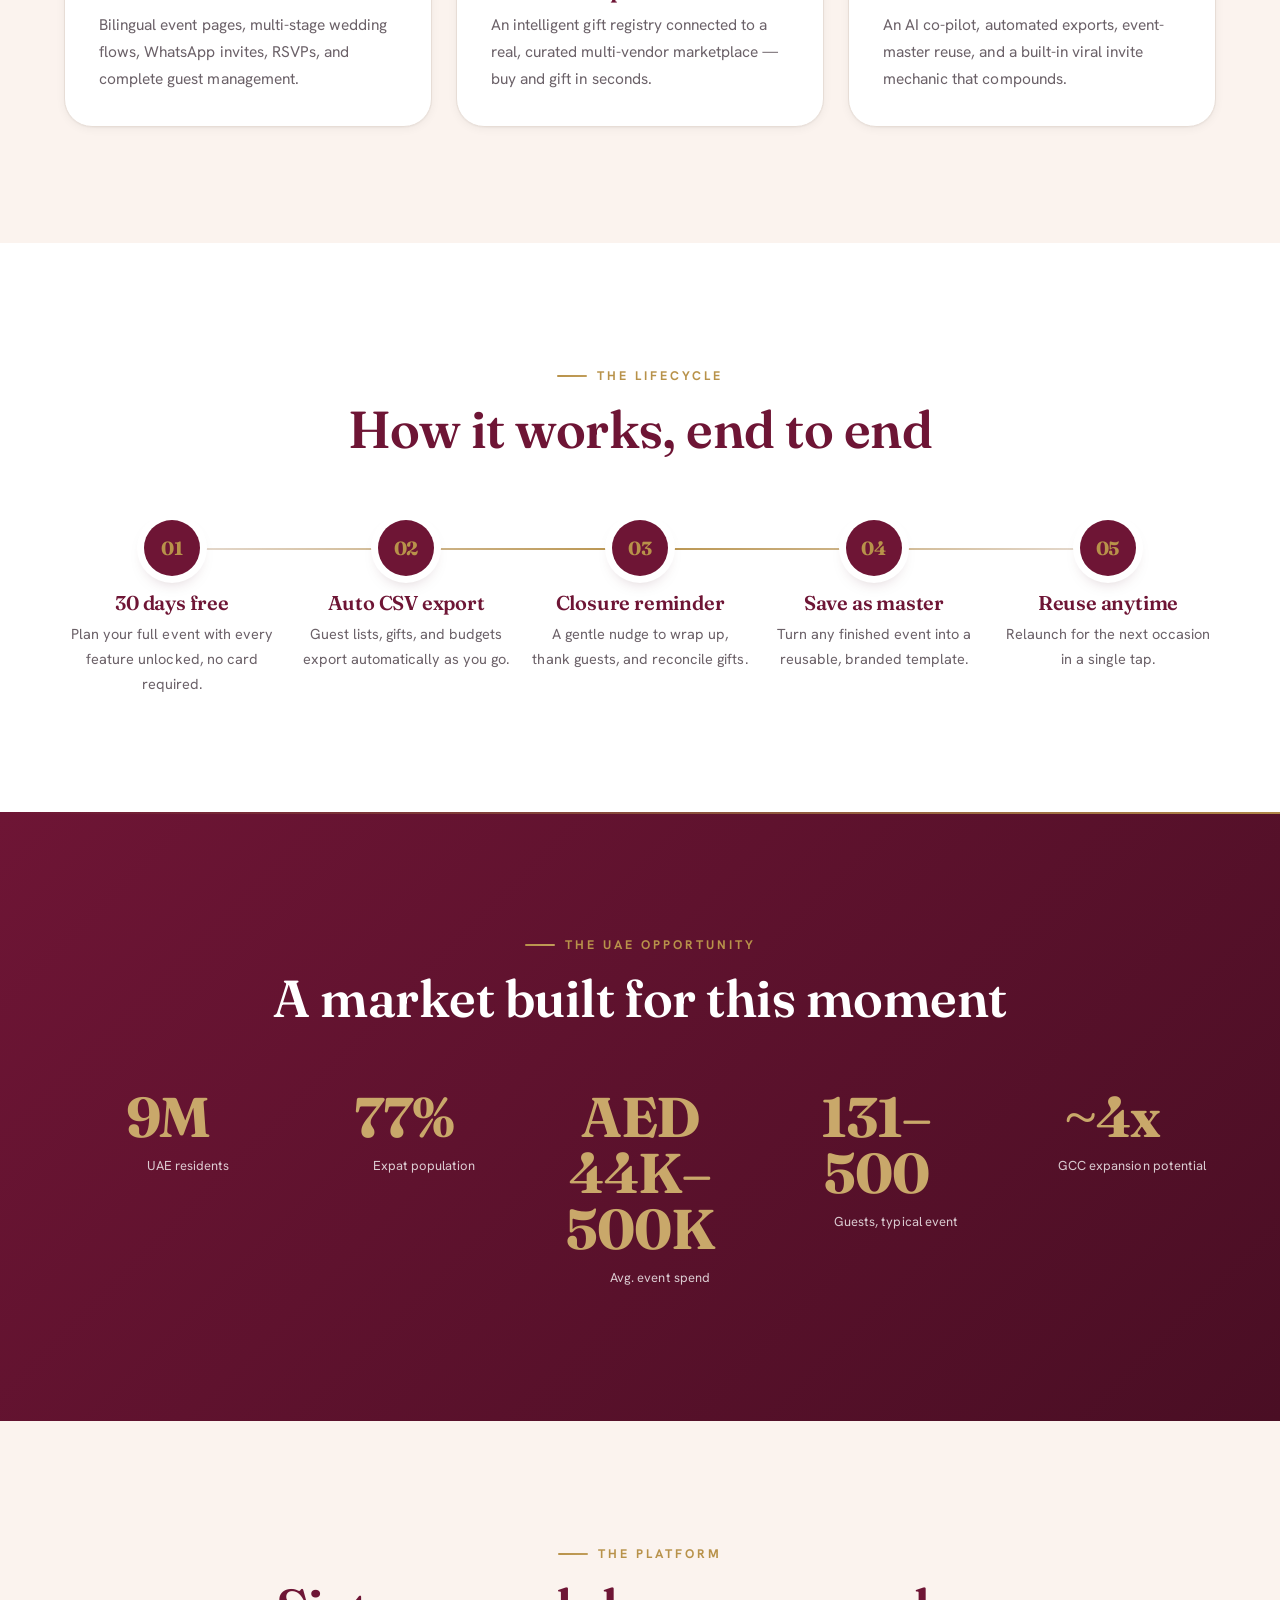
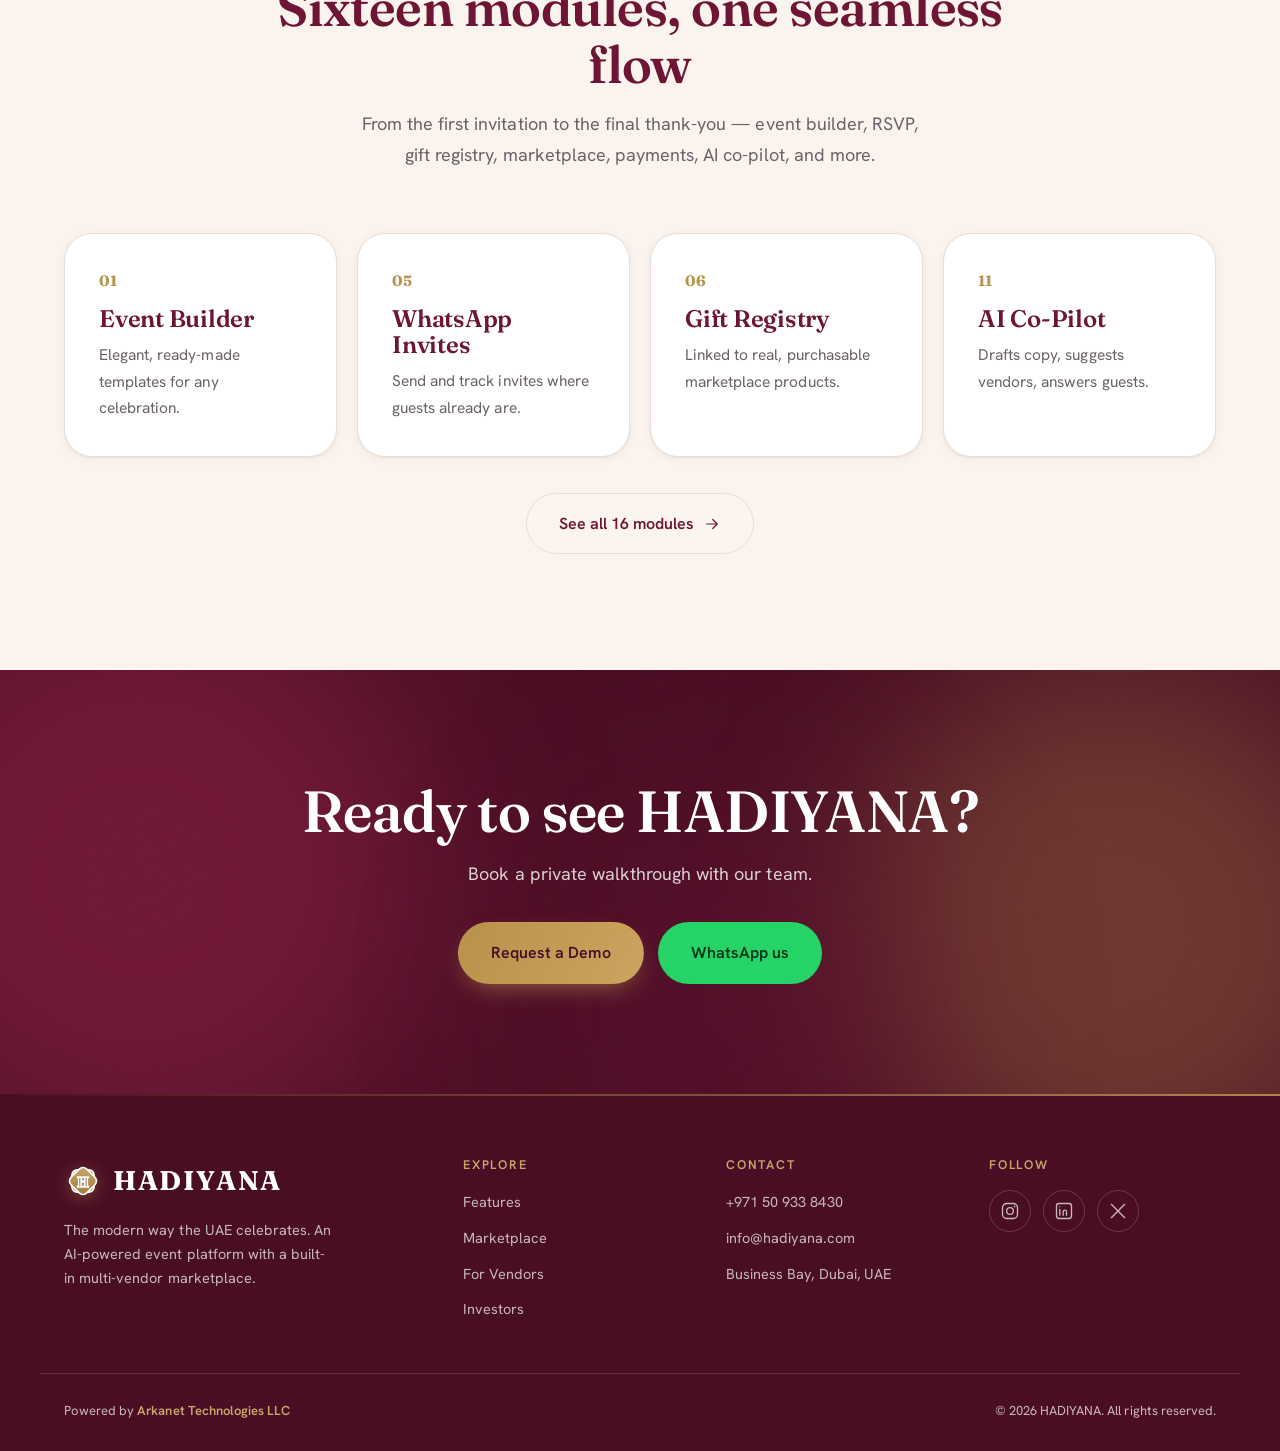
==== commit fadf0bf8: "Change title/number font to Fraunces; remove all italics - Titles and figures now use Fraunces (eleg" ====
--- a/hadiyana-site/index.html
+++ b/hadiyana-site/index.html
@@ -17,7 +17,7 @@
   <link rel="icon" href="data:image/svg+xml,%3Csvg xmlns='http://www.w3.org/2000/svg' viewBox='0 0 32 32'%3E%3Crect width='32' height='32' rx='7' fill='%236E1535'/%3E%3Ctext x='16' y='22' font-family='Georgia,serif' font-size='18' fill='%23B8924A' text-anchor='middle'%3EH%3C/text%3E%3C/svg%3E" />
   <link rel="preconnect" href="https://fonts.googleapis.com" />
   <link rel="preconnect" href="https://fonts.gstatic.com" crossorigin />
-  <link href="https://fonts.googleapis.com/css2?family=Bodoni+Moda:ital,opsz,wght@0,6..96,500;0,6..96,600;0,6..96,700;1,6..96,600&family=Hanken+Grotesk:wght@400;500;600;700&family=Noto+Naskh+Arabic:wght@400;600;700&display=swap" rel="stylesheet" />
+  <link href="https://fonts.googleapis.com/css2?family=Fraunces:opsz,wght@9..144,500;9..144,600;9..144,700&family=Hanken+Grotesk:wght@400;500;600;700&family=Noto+Naskh+Arabic:wght@400;600;700&display=swap" rel="stylesheet" />
   <link rel="stylesheet" href="css/styles.css" />
 </head>
 <body>
--- a/hadiyana-site/css/styles.css
+++ b/hadiyana-site/css/styles.css
@@ -19,10 +19,10 @@
   --line:           #E7DDD6;
   --whatsapp:       #25D366;
 
-  --serif: "Bodoni Moda", "Noto Naskh Arabic", Georgia, serif;
+  --serif: "Fraunces", "Noto Naskh Arabic", Georgia, serif;
   --sans:  "Hanken Grotesk", "Noto Naskh Arabic", -apple-system, BlinkMacSystemFont, "Segoe UI", sans-serif;
-  /* figures share the high-contrast display serif — elegant lining numerals */
-  --num:   "Bodoni Moda", Georgia, serif;
+  /* figures share the display serif — elegant lining numerals */
+  --num:   "Fraunces", Georgia, serif;
 
   --radius-sm: 12px;
   --radius:    18px;
@@ -120,7 +120,6 @@
   -webkit-background-clip: text; background-clip: text;
   -webkit-text-fill-color: transparent; color: transparent;
   animation: shimmer 5s linear infinite;
-  font-style: italic;
 }
 @keyframes shimmer { to { background-position: -200% center; } }
 
@@ -374,7 +373,7 @@
 [dir="rtl"] .marquee__track { animation-name: marquee-rtl; }
 @keyframes marquee-rtl { to { transform: translateX(50%); } }
 .marquee__group { display: flex; align-items: center; flex-shrink: 0; }
-.marquee__item { display: flex; align-items: center; gap: 22px; padding-inline: 22px; font-family: var(--serif); font-size: 20px; font-style: italic; white-space: nowrap; }
+.marquee__item { display: flex; align-items: center; gap: 22px; padding-inline: 22px; font-family: var(--serif); font-size: 20px; white-space: nowrap; }
 .marquee__item::after { content: "✦"; font-size: 12px; color: var(--gold-soft); font-style: normal; }
 
 /* ============================================================
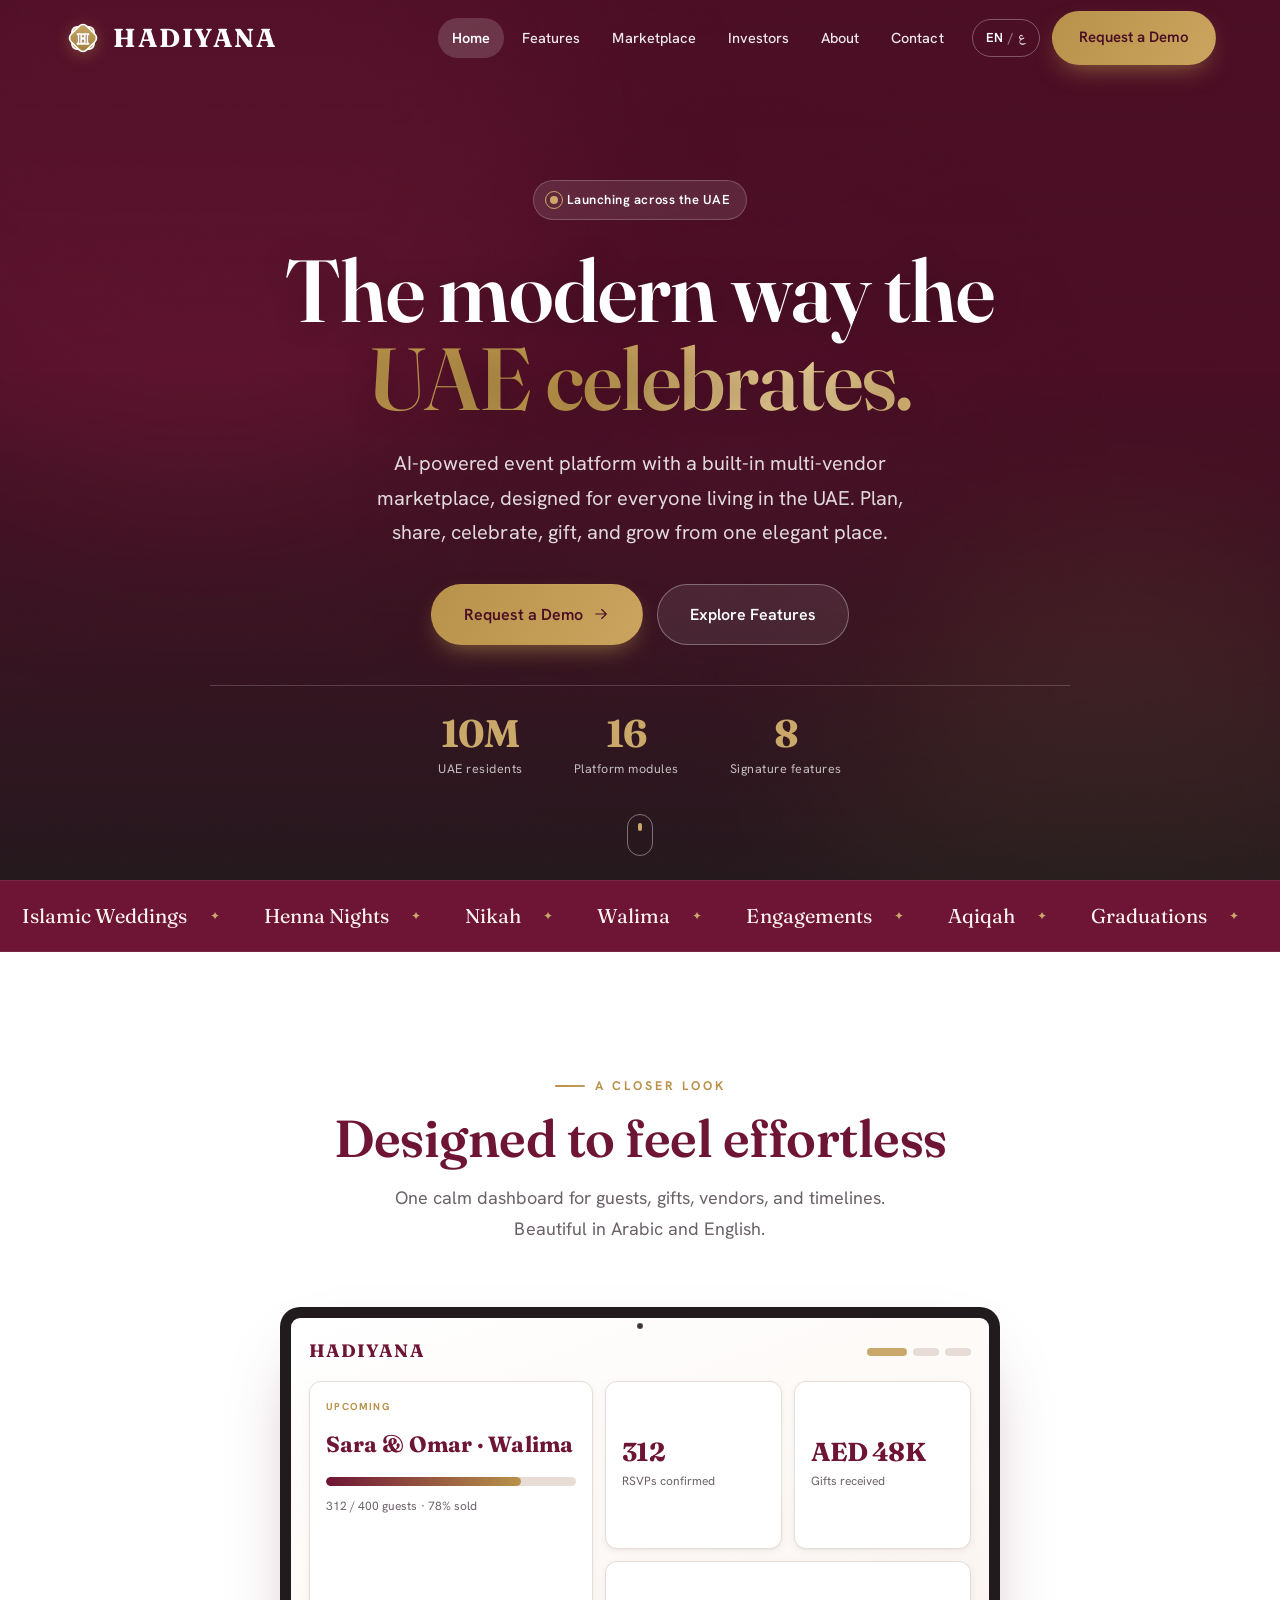
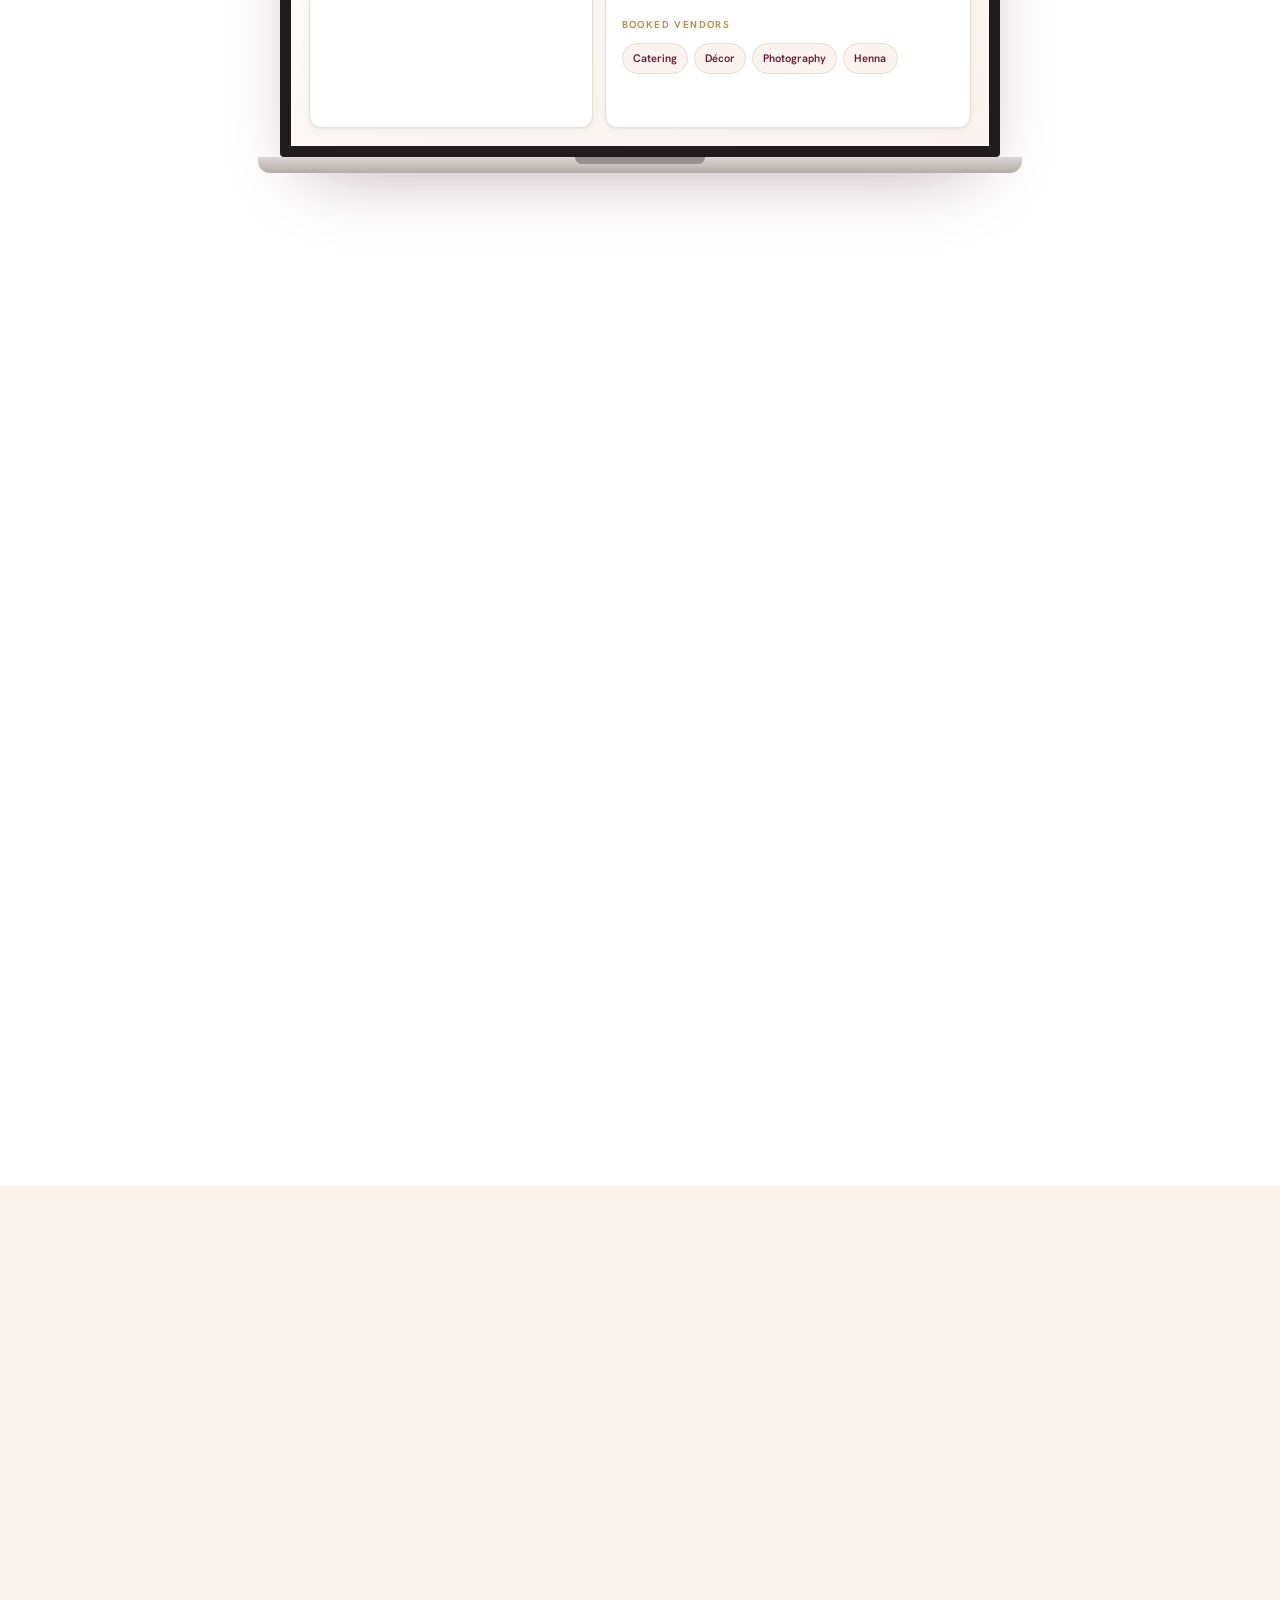
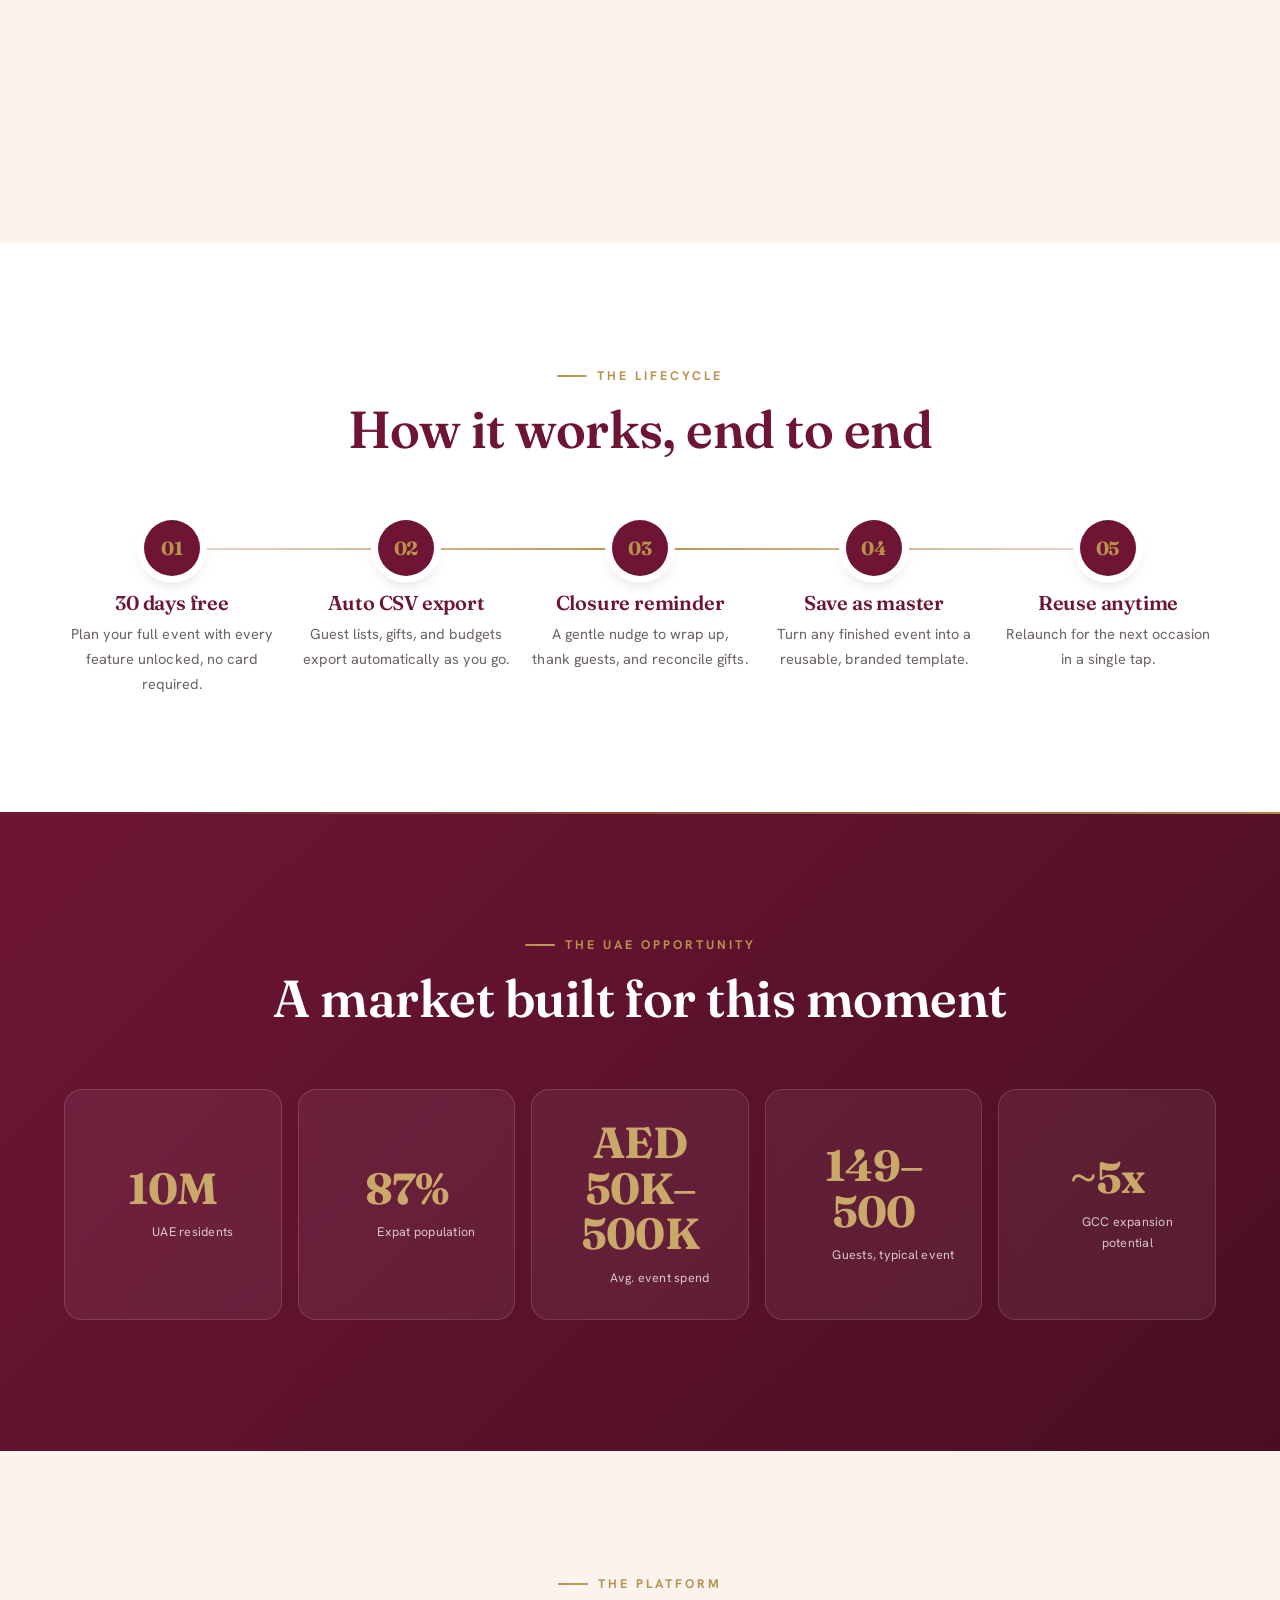
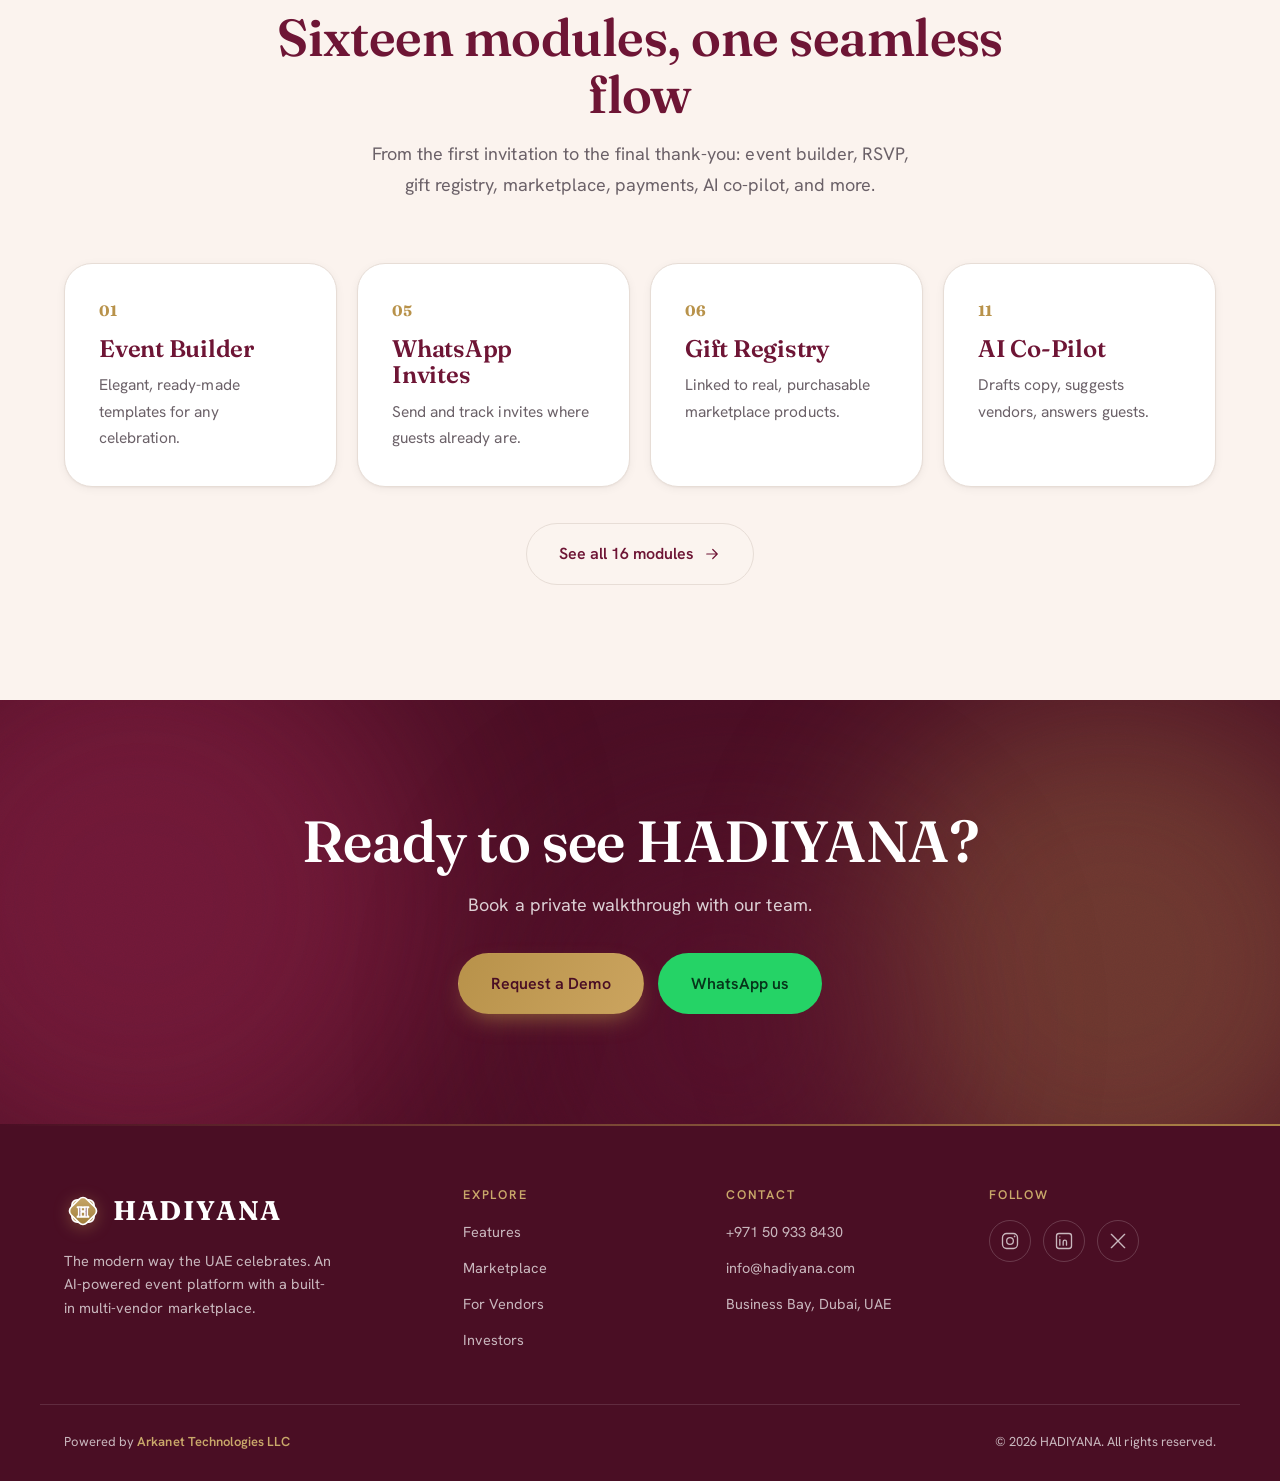
==== commit 74773cd1: "Remove em dashes from body copy Rewrite all visible body-text em dashes into natural commas/periods " ====
--- a/hadiyana-site/index.html
+++ b/hadiyana-site/index.html
@@ -76,7 +76,7 @@
         <div class="hero__content stagger">
           <p class="hero-pill"><span class="pulse" aria-hidden="true"></span> Launching across the UAE</p>
           <h1 class="hero__title">The modern way the <span class="grad-text">UAE celebrates.</span></h1>
-          <p class="hero__sub">AI-powered event platform with a built-in multi-vendor marketplace — designed for everyone living in the UAE. Plan, share, celebrate, gift, and grow from one elegant place.</p>
+          <p class="hero__sub">AI-powered event platform with a built-in multi-vendor marketplace, designed for everyone living in the UAE. Plan, share, celebrate, gift, and grow from one elegant place.</p>
           <div class="hero__cta">
             <a class="btn btn--gold btn--lg" href="contact.html">Request a Demo
               <svg viewBox="0 0 24 24" aria-hidden="true"><path d="M5 12h14M13 6l6 6-6 6"/></svg>
@@ -111,7 +111,7 @@
         <div class="section-head section-head--center" data-reveal>
           <p class="eyebrow">A closer look</p>
           <h2 class="section-title" id="preview-title">Designed to feel effortless</h2>
-          <p class="section-sub">One calm dashboard for guests, gifts, vendors, and timelines — beautiful in Arabic and English.</p>
+          <p class="section-sub">One calm dashboard for guests, gifts, vendors, and timelines. Beautiful in Arabic and English.</p>
         </div>
         <div data-reveal>
           <div class="macbook macbook--float" aria-hidden="true">
@@ -120,7 +120,7 @@
               <div class="macbook__ui">
                 <div class="mb-top"><span class="mb-logo">HADIYANA</span><span class="mb-pillrow"><i></i><i></i><i></i></span></div>
                 <div class="mb-grid">
-                  <div class="mb-card mb-card--lg"><span class="mb-eyebrow">Upcoming</span><span class="mb-title">Sara &amp; Omar — Walima</span><div class="mb-bar"><span></span></div><span class="mb-meta">312 / 400 guests · 78% sold</span></div>
+                  <div class="mb-card mb-card--lg"><span class="mb-eyebrow">Upcoming</span><span class="mb-title">Sara &amp; Omar · Walima</span><div class="mb-bar"><span></span></div><span class="mb-meta">312 / 400 guests · 78% sold</span></div>
                   <div class="mb-card"><span class="mb-stat">312</span><span class="mb-meta">RSVPs confirmed</span></div>
                   <div class="mb-card"><span class="mb-stat">AED 48K</span><span class="mb-meta">Gifts received</span></div>
                   <div class="mb-card mb-card--wide"><span class="mb-eyebrow">Booked vendors</span><div class="mb-chips"><b>Catering</b><b>Décor</b><b>Photography</b><b>Henna</b></div></div>
@@ -182,7 +182,7 @@
           <article class="card" data-tilt>
             <div class="card__icon"><svg viewBox="0 0 24 24"><path d="M20 12v9H4v-9M2 7h20v5H2zM12 22V7M12 7S10 2 6.5 4 8 7 12 7zM12 7s2-5 5.5-3S16 7 12 7z"/></svg></div>
             <h3>Gift &amp; Shop</h3>
-            <p>An intelligent gift registry connected to a real, curated multi-vendor marketplace — buy and gift in seconds.</p>
+            <p>An intelligent gift registry connected to a real, curated multi-vendor marketplace. Buy and gift in seconds.</p>
           </article>
           <article class="card" data-tilt>
             <div class="card__icon"><svg viewBox="0 0 24 24"><path d="M3 17l6-6 4 4 8-8M21 7v6h-6"/></svg></div>
@@ -233,7 +233,7 @@
         <div class="section-head section-head--center" data-reveal>
           <p class="eyebrow">The platform</p>
           <h2 class="section-title" id="teaser-title">Sixteen modules, one seamless flow</h2>
-          <p class="section-sub">From the first invitation to the final thank-you — event builder, RSVP, gift registry, marketplace, payments, AI co-pilot, and more.</p>
+          <p class="section-sub">From the first invitation to the final thank-you: event builder, RSVP, gift registry, marketplace, payments, AI co-pilot, and more.</p>
         </div>
         <div class="cards-4" data-reveal-group>
           <article class="card"><span class="card__num">01</span><h3>Event Builder</h3><p>Elegant, ready-made templates for any celebration.</p></article>
--- a/hadiyana-site/css/styles.css
+++ b/hadiyana-site/css/styles.css
@@ -480,10 +480,17 @@
    STATS BAND
    ============================================================ */
 .stats-band { background: linear-gradient(135deg, var(--burgundy), var(--burgundy-deep)); color: #fff; overflow: clip; }
-.stats { display: grid; grid-template-columns: repeat(5, 1fr); gap: 28px; }
-.stat { text-align: center; }
-.stat__num { font-size: clamp(34px, 4.4vw, 56px); font-weight: 700; color: var(--gold-soft); line-height: 1; }
-.stat__label { font-size: 13px; color: rgba(255,255,255,.78); margin-top: 10px; }
+.stats { display: grid; grid-template-columns: repeat(auto-fit, minmax(160px, 1fr)); gap: 16px; }
+.stat {
+  display: flex; flex-direction: column; justify-content: center; gap: 10px;
+  text-align: center; padding: 30px 18px; border-radius: var(--radius);
+  background: rgba(255,255,255,.06); border: 1px solid rgba(255,255,255,.14);
+  -webkit-backdrop-filter: blur(6px); backdrop-filter: blur(6px);
+  transition: transform .3s var(--ease), background .3s var(--ease), border-color .3s var(--ease);
+}
+.stat:hover { transform: translateY(-5px); background: rgba(255,255,255,.1); border-color: rgba(184,146,74,.5); }
+.stat__num { font-size: clamp(30px, 3.4vw, 44px); font-weight: 700; color: var(--gold-soft); line-height: 1.05; }
+.stat__label { font-size: 12.5px; color: rgba(255,255,255,.75); letter-spacing: .02em; }
 
 /* ============================================================
    TIMELINE / STEPPER
@@ -705,7 +712,6 @@
 
   .contrast, .cards-2 { grid-template-columns: 1fr; }
   .feature-grid { grid-template-columns: repeat(2, 1fr); }
-  .stats { grid-template-columns: repeat(3, 1fr); gap: 30px 16px; }
   .timeline { grid-template-columns: 1fr; gap: 0; }
   .timeline::before { display: none; }
   .tl-step { display: grid; grid-template-columns: 56px 1fr; gap: 8px 18px; text-align: start; padding: 14px 0; align-items: center; }
@@ -735,7 +741,6 @@
 @media (max-width: 480px) {
   .container { padding-inline: 18px; }
   .feature-grid, .benefit-list, .sig-grid, .check-list, .stepper, .cards-4 { grid-template-columns: 1fr; }
-  .stats { grid-template-columns: 1fr 1fr; }
   .lead-form { grid-template-columns: 1fr; }
   .footer-grid { grid-template-columns: 1fr; }
   .hero__cta .btn, .cta-band__actions .btn { width: 100%; }
